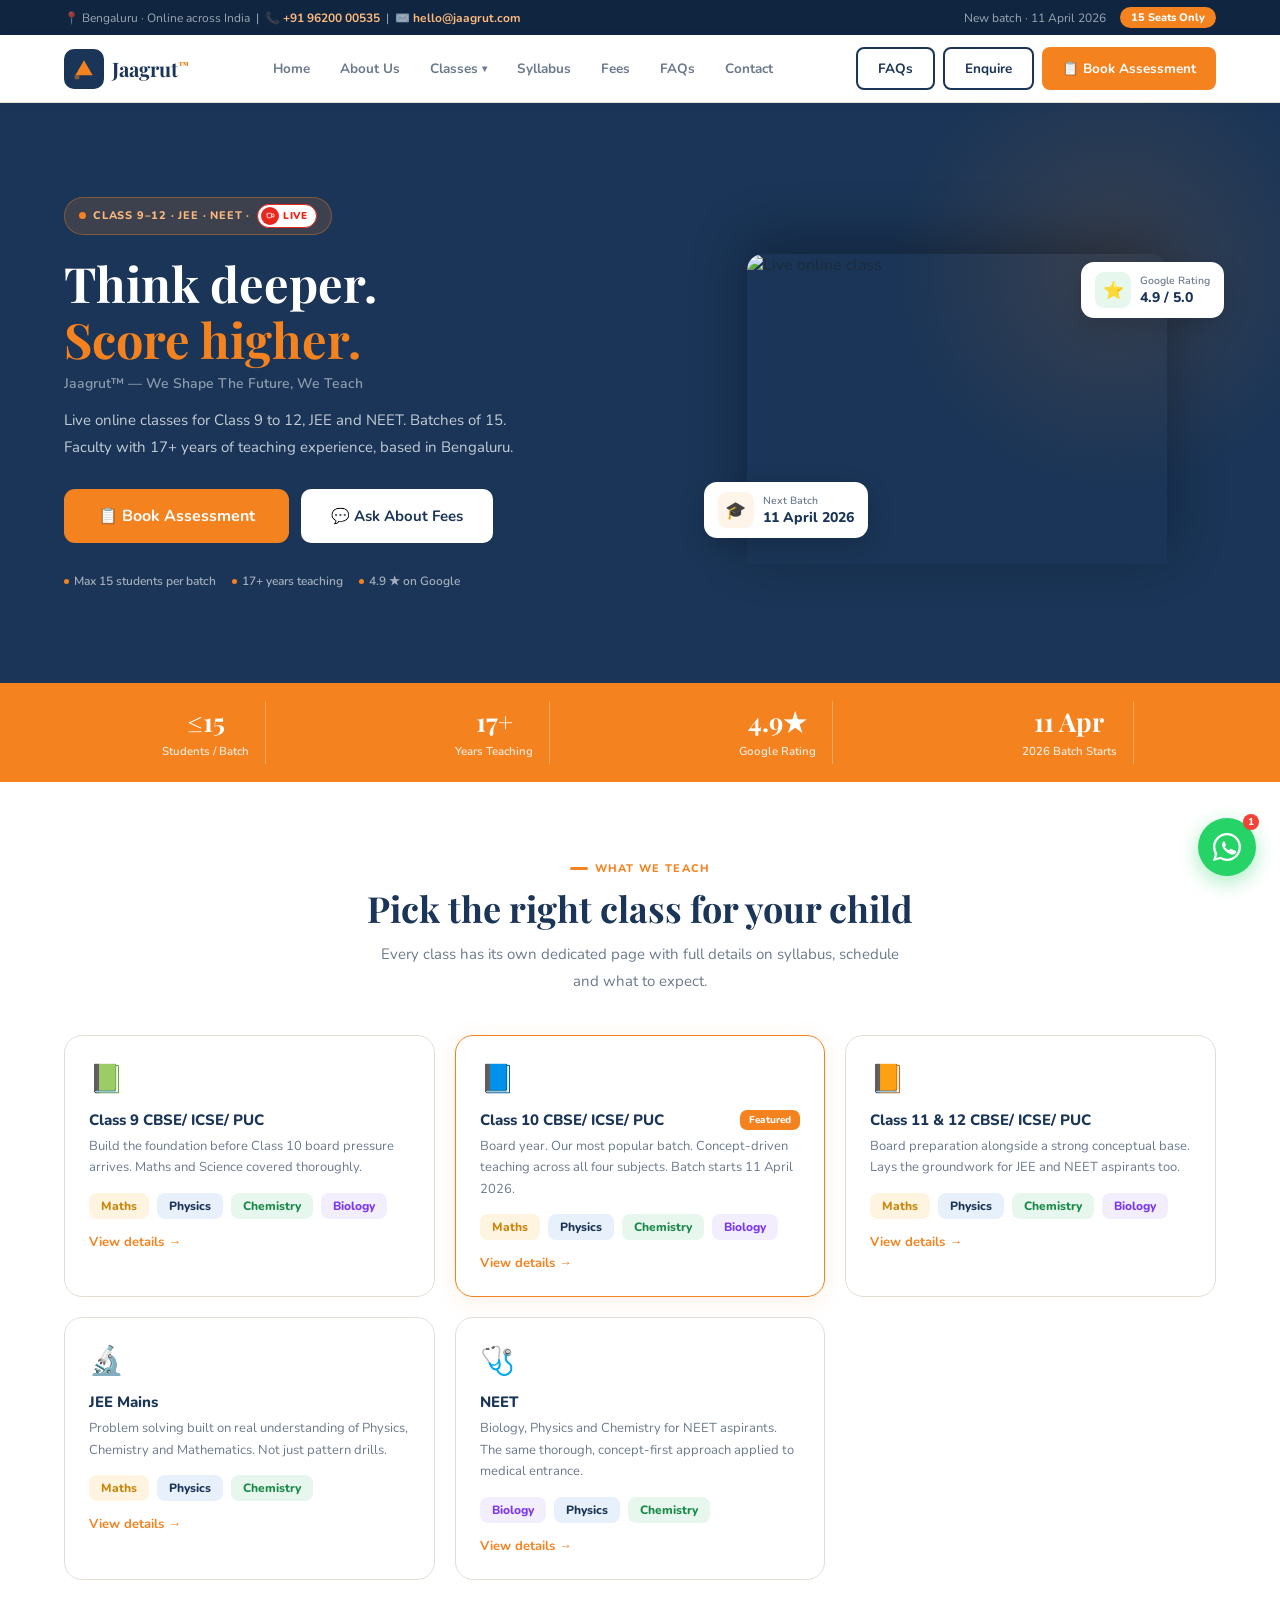
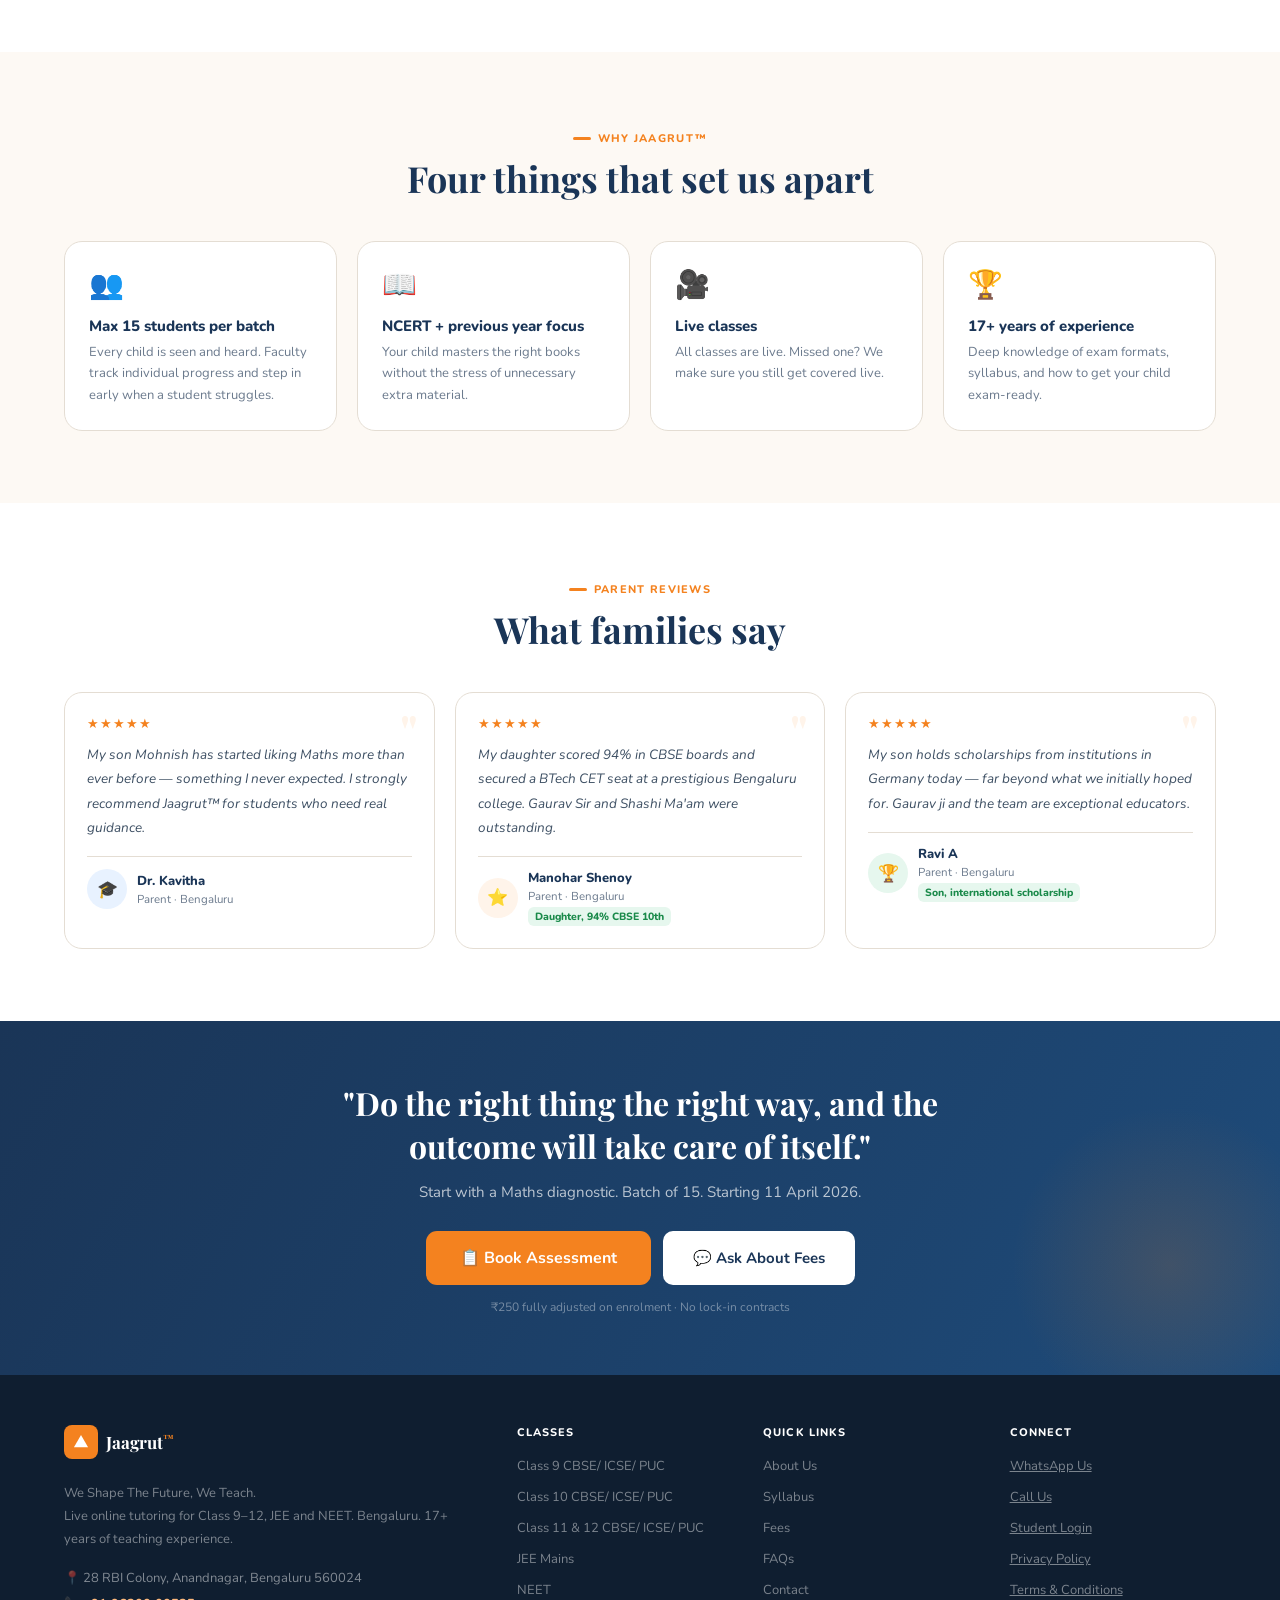
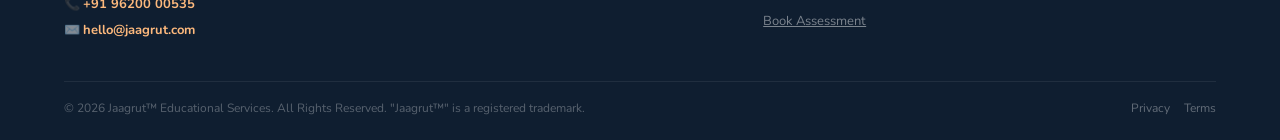
==== index.html @ 92e33f85 "Add files via upload" ====
<!DOCTYPE html>
<html lang="en">
<head>
<meta charset="UTF-8">
<meta name="viewport" content="width=device-width, initial-scale=1.0">
<title>Jaagrut™ – Live Online Classes | Bengaluru</title>
<link href="https://fonts.googleapis.com/css2?family=Nunito:wght@400;500;600;700;800;900&family=Playfair+Display:wght@600;700&display=swap" rel="stylesheet">
<style>
*,*::before,*::after{box-sizing:border-box;margin:0;padding:0}
html{scroll-behavior:smooth}
body{font-family:'Nunito',sans-serif;color:#1c2b3a;background:#fff;overflow-x:hidden}
:root{
  --navy:#1a3557;--navy-dk:#0f2540;--navy-lt:#e8f0fb;
  --orange:#f4821f;--orange-dk:#d96a0a;--orange-lt:#fff4ea;--orange-mid:#fdb97d;
  --green:#1a8a4a;--green-lt:#e6f7ee;
  --cream:#fdf9f4;--sky:#e8f2ff;
  --border:#e4ddd3;--muted:#6b7a8d;--text:#1c2b3a;
  --radius:12px;--radius-lg:18px;
  --shadow:0 4px 20px rgba(26,53,87,0.09);--shadow-lg:0 12px 40px rgba(26,53,87,0.14);
}
@keyframes fadeUp{from{opacity:0;transform:translateY(20px)}to{opacity:1;transform:none}}
@keyframes pulse{0%,100%{transform:scale(1)}50%{transform:scale(1.06)}}
@keyframes bounce{0%,100%{transform:scale(1)}50%{transform:scale(1.1)}}
.au{opacity:0;animation:fadeUp .55s ease forwards;animation-play-state:paused}
.d1{animation-delay:.08s}.d2{animation-delay:.17s}.d3{animation-delay:.26s}.d4{animation-delay:.35s}

/* PAGE SYSTEM */
.page{display:none;min-height:100vh}
.page.active{display:block}

/* TOPBAR */
.topbar{background:var(--navy-dk);padding:7px 5%;display:flex;justify-content:space-between;align-items:center;font-size:12px;color:rgba(255,255,255,.6)}
.topbar a{color:var(--orange-mid);text-decoration:none;font-weight:700}
.tb-pill{background:var(--orange);color:#fff;font-size:11px;font-weight:800;padding:3px 11px;border-radius:20px}
.topbar-r{display:flex;gap:14px;align-items:center}

/* NAV */
nav{background:#fff;border-bottom:1px solid var(--border);padding:0 5%;display:flex;align-items:center;justify-content:space-between;height:68px;position:sticky;top:0;z-index:300;box-shadow:0 2px 10px rgba(26,53,87,.06)}
.logo{display:flex;align-items:center;gap:8px;text-decoration:none;cursor:pointer}
.logo-box{width:40px;height:40px;background:var(--navy);border-radius:10px;display:flex;align-items:center;justify-content:center;flex-shrink:0}
.logo-type{font-family:'Playfair Display',serif;font-size:20px;font-weight:700;color:var(--navy)}
.logo-type sup{font-size:10px;color:var(--orange);font-weight:900}
.nav-menu{display:flex;gap:4px;list-style:none;align-items:center}
.nav-item{position:relative}
.nav-link{padding:8px 13px;border-radius:8px;font-size:13.5px;font-weight:700;color:var(--muted);cursor:pointer;transition:all .18s;display:flex;align-items:center;gap:4px;border:none;background:none;font-family:'Nunito',sans-serif}
.nav-link:hover,.nav-link.active{color:var(--navy);background:var(--cream)}
.nav-link .arr{font-size:10px;transition:transform .2s}
.nav-item:hover .arr{transform:rotate(180deg)}
.dropdown{position:absolute;top:calc(100% + 8px);left:0;background:#fff;border-radius:var(--radius);box-shadow:var(--shadow-lg);border:1px solid var(--border);min-width:200px;padding:8px;display:none;z-index:400}
.nav-item:hover .dropdown{display:block}
.dd-link{display:block;padding:9px 13px;border-radius:8px;font-size:13.5px;font-weight:700;color:var(--text);cursor:pointer;transition:all .15s;white-space:nowrap}
.dd-link:hover{background:var(--orange-lt);color:var(--orange)}
.dd-link .tag{display:inline-block;background:var(--orange-lt);color:var(--orange);font-size:10px;font-weight:800;padding:1px 7px;border-radius:6px;margin-left:6px}
.nav-ctas{display:flex;gap:8px}

/* BUTTONS */
.btn{display:inline-flex;align-items:center;gap:6px;padding:10px 20px;border-radius:8px;font-size:13.5px;font-weight:700;text-decoration:none;transition:all .18s;cursor:pointer;border:none;font-family:'Nunito',sans-serif;white-space:nowrap}
.btn-primary{background:var(--orange);color:#fff}.btn-primary:hover{background:var(--orange-dk);transform:translateY(-1px);box-shadow:0 6px 18px rgba(244,130,31,.3)}
.btn-ghost{background:transparent;border:2px solid var(--navy);color:var(--navy)}.btn-ghost:hover{background:var(--navy);color:#fff}
.btn-white{background:#fff;color:var(--navy)}.btn-white:hover{background:var(--orange-lt)}
.btn-outline{background:transparent;border:2px solid var(--orange);color:var(--orange)}.btn-outline:hover{background:var(--orange);color:#fff}
.btn-navy{background:var(--navy);color:#fff}.btn-navy:hover{background:var(--navy-dk)}
.btn-lg{padding:13px 30px;font-size:15px;border-radius:10px}
.btn-xl{padding:16px 34px;font-size:16px;border-radius:11px}

/* LIVE BADGE */
.live{display:inline-flex;align-items:center;gap:4px;background:#fff;border:1.5px solid #e8281e;border-radius:24px;padding:2px 9px 2px 3px;vertical-align:middle}
.live-dot{width:18px;height:18px;background:#e8281e;border-radius:50%;display:flex;align-items:center;justify-content:center;flex-shrink:0}
.live-txt{font-size:10px;font-weight:900;color:#e8281e;letter-spacing:.6px}

/* LAYOUT HELPERS */
.container{max-width:1160px;margin:0 auto;padding:0 5%}
section{padding:72px 5%}
.eyebrow{display:inline-flex;align-items:center;gap:7px;font-size:11px;font-weight:800;letter-spacing:1.3px;text-transform:uppercase;color:var(--orange);margin-bottom:10px}
.eyebrow::before{content:'';width:18px;height:3px;background:var(--orange);border-radius:2px}
h2.sec{font-family:'Playfair Display',serif;font-size:clamp(22px,3vw,36px);font-weight:700;color:var(--navy);line-height:1.25;margin-bottom:10px}
h3.sub{font-family:'Playfair Display',serif;font-size:20px;font-weight:700;color:var(--navy);margin-bottom:8px}
.sec-sub{font-size:15px;color:var(--muted);line-height:1.8;max-width:540px}
.tc{text-align:center}.tc .eyebrow,.tc .sec-sub{margin-left:auto;margin-right:auto}.tc .eyebrow{justify-content:center}
.grid-2{display:grid;grid-template-columns:1fr 1fr;gap:48px;align-items:center}
.grid-3{display:grid;grid-template-columns:repeat(3,1fr);gap:20px}
.grid-4{display:grid;grid-template-columns:repeat(4,1fr);gap:20px}

/* CARDS */
.card{background:#fff;border-radius:var(--radius-lg);border:1.5px solid var(--border);padding:24px;transition:all .22s}
.card:hover{border-color:var(--orange);box-shadow:0 6px 22px rgba(244,130,31,.1)}
.card-ico{font-size:28px;margin-bottom:12px;display:block}
.card-title{font-size:15px;font-weight:800;color:var(--navy);margin-bottom:6px}
.card-desc{font-size:13px;color:var(--muted);line-height:1.65}

/* STAT STRIP */
.stat-strip{background:var(--orange);padding:18px 5%;display:flex;justify-content:space-around;flex-wrap:wrap;gap:8px}
.stat-blk{text-align:center;padding:3px 16px}
.stat-blk{border-right:1px solid rgba(255,255,255,.3)}
.stat-n{font-family:'Playfair Display',serif;font-size:26px;font-weight:700;color:#fff;display:block}
.stat-l{font-size:11.5px;color:rgba(255,255,255,.85);font-weight:600}

/* HERO VARIANTS */
.hero-main{background:var(--navy);padding:0 5%;display:grid;grid-template-columns:1.1fr .9fr;min-height:580px;align-items:center;overflow:hidden;position:relative}
.hero-main::after{content:'';position:absolute;right:-60px;top:-60px;width:450px;height:450px;border-radius:50%;background:radial-gradient(circle,rgba(244,130,31,.14) 0%,transparent 70%);pointer-events:none}
.hero-left{padding:56px 0;z-index:2}
.hero-eyebrow{display:inline-flex;align-items:center;gap:7px;background:rgba(244,130,31,.16);border:1.5px solid rgba(244,130,31,.38);color:var(--orange-mid);padding:6px 14px;border-radius:24px;font-size:11px;font-weight:800;letter-spacing:.8px;text-transform:uppercase;margin-bottom:20px}
.pulse-dot{width:7px;height:7px;border-radius:50%;background:var(--orange);animation:pulse 2s infinite;flex-shrink:0}
.hero-main h1{font-family:'Playfair Display',serif;font-size:clamp(30px,3.8vw,52px);font-weight:700;color:#fff;line-height:1.15;margin-bottom:8px}
.hero-main h1 em{color:var(--orange);font-style:normal}
.hero-tag{font-size:14px;color:rgba(255,255,255,.5);font-weight:600;margin-bottom:14px}
.hero-desc{font-size:15px;color:rgba(255,255,255,.75);line-height:1.8;margin-bottom:28px;max-width:480px}
.hero-btns{display:flex;gap:12px;flex-wrap:wrap;margin-bottom:30px}
.hero-chips{display:flex;gap:16px;flex-wrap:wrap}
.hchip{display:flex;align-items:center;gap:5px;font-size:12px;color:rgba(255,255,255,.6);font-weight:600}
.hdot{width:5px;height:5px;border-radius:50%;background:var(--orange);flex-shrink:0}
.hero-right{display:flex;align-items:flex-end;justify-content:center;position:relative;padding-top:32px;z-index:2}
.hero-img{border-radius:16px 16px 0 0;overflow:hidden;width:100%;max-width:420px;box-shadow:0 -14px 56px rgba(0,0,0,.32)}
.hero-img img{width:100%;height:310px;object-fit:cover;display:block}
.hfloat{position:absolute;background:#fff;border-radius:13px;padding:10px 14px;box-shadow:0 8px 26px rgba(0,0,0,.15);display:flex;align-items:center;gap:9px}
.hf-a{bottom:26px;left:6px}
.hf-b{top:40px;right:-8px}
.hf-ico{width:36px;height:36px;border-radius:9px;display:flex;align-items:center;justify-content:center;flex-shrink:0;font-size:17px}
.hf-ico.o{background:var(--orange-lt)}.hf-ico.g{background:var(--green-lt)}
.hf-lbl{font-size:10.5px;color:var(--muted);font-weight:600}
.hf-val{font-size:14px;font-weight:800;color:var(--navy)}

/* PAGE HERO (inner pages) */
.page-hero{background:var(--navy);padding:52px 5%;position:relative;overflow:hidden}
.page-hero::after{content:'';position:absolute;right:-40px;top:-40px;width:300px;height:300px;border-radius:50%;background:radial-gradient(circle,rgba(244,130,31,.12) 0%,transparent 70%);pointer-events:none}
.page-hero-inner{max-width:640px;position:relative;z-index:2}
.page-hero-eyebrow{display:inline-flex;align-items:center;gap:6px;background:rgba(244,130,31,.16);border:1px solid rgba(244,130,31,.35);color:var(--orange-mid);padding:5px 13px;border-radius:20px;font-size:11px;font-weight:800;letter-spacing:.8px;text-transform:uppercase;margin-bottom:16px}
.page-hero h1{font-family:'Playfair Display',serif;font-size:clamp(26px,3.2vw,42px);font-weight:700;color:#fff;line-height:1.2;margin-bottom:10px}
.page-hero p{font-size:15px;color:rgba(255,255,255,.7);line-height:1.8;max-width:520px}
.breadcrumb{display:flex;align-items:center;gap:6px;font-size:12px;color:rgba(255,255,255,.45);margin-bottom:14px}
.breadcrumb span{cursor:pointer;transition:color .15s}.breadcrumb span:hover{color:var(--orange-mid)}
.breadcrumb .sep{color:rgba(255,255,255,.25)}

/* CLASS COURSE PAGE HERO */
.course-hero{background:var(--navy);padding:0 5%;display:grid;grid-template-columns:1.1fr .9fr;min-height:460px;align-items:center;overflow:hidden;position:relative}
.course-hero::after{content:'';position:absolute;right:-60px;top:-60px;width:400px;height:400px;border-radius:50%;background:radial-gradient(circle,rgba(244,130,31,.12) 0%,transparent 70%);pointer-events:none}
.ch-left{padding:48px 0;z-index:2}
.ch-right{display:flex;align-items:flex-end;justify-content:center;padding-top:28px;z-index:2}
.ch-img{border-radius:14px 14px 0 0;overflow:hidden;width:100%;max-width:380px;box-shadow:0 -12px 48px rgba(0,0,0,.3)}
.ch-img img{width:100%;height:280px;object-fit:cover;display:block}

/* COURSE META STRIP */
.course-meta-strip{background:#fff;border-bottom:1px solid var(--border);padding:16px 5%;display:flex;gap:28px;flex-wrap:wrap;align-items:center}
.cm-item{display:flex;align-items:center;gap:6px;font-size:13px;font-weight:700;color:var(--text)}
.cm-dot{width:8px;height:8px;border-radius:50%;background:var(--orange);flex-shrink:0}

/* SUBJECT BADGES */
.subj-badges{display:flex;gap:8px;flex-wrap:wrap;margin-top:8px}
.sbadge{display:inline-flex;align-items:center;gap:5px;padding:5px 12px;border-radius:8px;font-size:12px;font-weight:800}
.sbadge.ph{background:#e8f0fb;color:#1a3557}
.sbadge.ch{background:#e8f7ee;color:#1a8a4a}
.sbadge.ma{background:#fff4e0;color:#c8870c}
.sbadge.bi{background:#f3eefe;color:#7c3aed}
.sbadge.en{background:#fce8e8;color:#b91c1c}

/* PATHWAY CARDS */
.path-grid{display:grid;grid-template-columns:repeat(3,1fr);gap:20px;margin-top:0}
.path-card{background:#fff;border-radius:var(--radius-lg);overflow:hidden;box-shadow:var(--shadow)}
.path-card.green{border:2px solid var(--green)}.path-card.amber{border:2px solid #d4920e}.path-card.navy{border:2px solid var(--navy)}
.path-head{padding:18px 20px;display:flex;align-items:flex-start;gap:12px}
.path-head.green{background:var(--green)}.path-head.amber{background:linear-gradient(130deg,#c8870c,#e8a820)}.path-head.navy{background:var(--navy)}
.path-ico{width:40px;height:40px;border-radius:10px;background:rgba(255,255,255,.18);display:flex;align-items:center;justify-content:center;flex-shrink:0;font-size:18px}
.path-label{font-size:10px;font-weight:800;color:rgba(255,255,255,.7);letter-spacing:.9px;text-transform:uppercase;margin-bottom:3px}
.path-title{font-family:'Playfair Display',serif;font-size:16px;font-weight:700;color:#fff;line-height:1.25}
.path-body{padding:18px 20px 20px}
.path-desc{font-size:13px;color:var(--muted);line-height:1.7;margin-bottom:14px}
.path-pts{display:flex;flex-direction:column;gap:7px}
.path-pt{display:flex;align-items:flex-start;gap:7px;font-size:12.5px;color:var(--text);line-height:1.45}
.ppt-dot{width:6px;height:6px;border-radius:50%;flex-shrink:0;margin-top:4px}
.ppt-dot.g{background:var(--green)}.ppt-dot.a{background:#c8870c}.ppt-dot.n{background:var(--navy)}

/* SYLLABUS TABS */
.syl-tabs{display:flex;gap:7px;flex-wrap:wrap;margin:24px 0 18px}
.syl-tab{padding:7px 18px;border-radius:20px;border:2px solid var(--border);font-size:13px;font-weight:700;cursor:pointer;transition:all .18s;background:#fff;color:var(--muted)}
.syl-tab.active,.syl-tab:hover{background:var(--navy);border-color:var(--navy);color:#fff}
.syl-pane{display:none}.syl-pane.active{display:block}
.syl-grid{display:grid;grid-template-columns:repeat(auto-fill,minmax(245px,1fr));gap:14px}
.syl-card{background:#fff;border-radius:var(--radius);border:1px solid var(--border);overflow:hidden;transition:all .18s}
.syl-card:hover{border-color:var(--orange);box-shadow:0 4px 16px rgba(244,130,31,.08)}
.syl-head{padding:12px 16px;display:flex;align-items:center;gap:8px}
.syl-head.ph{background:#e8f0fb}.syl-head.ch{background:#e8f7ee}.syl-head.ma{background:#fff4e0}.syl-head.bi{background:#f3eefe}.syl-head.en{background:#fce8e8}
.syl-ico{font-size:18px}
.syl-name{font-size:13px;font-weight:800;color:var(--navy)}
.syl-ch{font-size:11px;color:var(--muted);font-weight:600;margin-top:1px}
.syl-topics{padding:12px 16px;display:flex;flex-direction:column;gap:6px}
.syl-t{display:flex;align-items:flex-start;gap:6px;font-size:12.5px;color:var(--text);line-height:1.4}
.syl-t::before{content:'▸';color:var(--orange);font-size:10px;margin-top:2px;flex-shrink:0}
.syl-foot{padding:8px 16px;border-top:1px solid var(--border);font-size:11px;color:var(--muted);font-weight:600;background:var(--cream);display:flex;justify-content:space-between}

/* FAQ */
.faq-list{display:flex;flex-direction:column;gap:9px}
.faq-item{background:var(--cream);border-radius:var(--radius);border:1.5px solid var(--border);overflow:hidden;transition:border-color .2s}
.faq-item.open{border-color:var(--orange);background:#fff}
.faq-q{display:flex;justify-content:space-between;align-items:center;padding:15px 20px;cursor:pointer;gap:12px;user-select:none}
.faq-qt{font-size:14px;font-weight:700;color:var(--navy);line-height:1.35}
.faq-tog{width:26px;height:26px;border-radius:7px;background:var(--border);display:flex;align-items:center;justify-content:center;color:var(--navy);font-size:16px;font-weight:800;flex-shrink:0;transition:all .2s}
.faq-item.open .faq-tog{background:var(--orange);color:#fff}
.faq-a{display:none;padding:0 20px 16px;font-size:13.5px;color:var(--muted);line-height:1.8}
.faq-item.open .faq-a{display:block}

/* TESTIMONIALS */
.t-card{background:#fff;border-radius:var(--radius-lg);padding:22px;border:1.5px solid var(--border);transition:all .2s;position:relative}
.t-card:hover{border-color:var(--orange);box-shadow:var(--shadow-lg)}
.t-qmark{position:absolute;top:14px;right:16px;font-size:48px;font-family:'Playfair Display',serif;color:var(--orange-lt);line-height:1;font-weight:700;pointer-events:none}
.t-stars{color:var(--orange);font-size:13px;letter-spacing:1px;margin-bottom:10px}
.t-text{font-size:13.5px;color:#3d4f63;line-height:1.8;margin-bottom:16px;font-style:italic}
.t-author{display:flex;align-items:center;gap:10px;padding-top:12px;border-top:1px solid var(--border)}
.t-av{width:40px;height:40px;border-radius:50%;display:flex;align-items:center;justify-content:center;flex-shrink:0;font-size:17px}
.t-name{font-size:13px;font-weight:800;color:var(--navy)}
.t-role{font-size:11.5px;color:var(--muted);margin-top:1px}
.t-result{display:inline-block;background:var(--green-lt);color:var(--green);font-size:10.5px;font-weight:800;padding:2px 7px;border-radius:6px;margin-top:3px}

/* CTA BANNER */
.cta-band{background:linear-gradient(120deg,var(--navy) 0%,#1e4b7a 100%);padding:60px 5%;position:relative;overflow:hidden}
.cta-band::after{content:'';position:absolute;right:-50px;bottom:-50px;width:320px;height:320px;border-radius:50%;background:radial-gradient(circle,rgba(244,130,31,.16) 0%,transparent 70%);pointer-events:none}
.cta-inner{max-width:620px;margin:0 auto;text-align:center;position:relative;z-index:1}
.cta-band h2{font-family:'Playfair Display',serif;font-size:clamp(20px,2.8vw,32px);color:#fff;font-weight:700;margin-bottom:12px}
.cta-band p{font-size:15px;color:rgba(255,255,255,.7);line-height:1.75;margin-bottom:26px}
.cta-btns{display:flex;justify-content:center;gap:12px;flex-wrap:wrap}
.cta-note{font-size:12px;color:rgba(255,255,255,.4);margin-top:14px}

/* FOOTER */
footer{background:#0f1e30;padding:50px 5% 24px;color:rgba(255,255,255,.55)}
.footer-grid{display:grid;grid-template-columns:2fr 1fr 1fr 1fr;gap:40px;margin-bottom:38px}
.footer-desc{font-size:13px;line-height:1.75;color:rgba(255,255,255,.45);margin:12px 0 14px}
.footer-contact{font-size:13px;line-height:2;color:rgba(255,255,255,.48)}
.footer-contact a{color:var(--orange-mid);text-decoration:none;font-weight:700}
.f-head{font-size:11px;font-weight:800;letter-spacing:1.1px;text-transform:uppercase;color:#fff;margin-bottom:14px}
.f-links{list-style:none;display:flex;flex-direction:column;gap:9px}
.f-links a,.f-links span{font-size:13px;color:rgba(255,255,255,.45);cursor:pointer;transition:color .18s}
.f-links span:hover,.f-links a:hover{color:var(--orange-mid)}
.footer-btm{border-top:1px solid rgba(255,255,255,.07);padding-top:18px;display:flex;justify-content:space-between;align-items:center;flex-wrap:wrap;gap:8px;font-size:12px}
.footer-btm a{color:rgba(255,255,255,.35);text-decoration:none}

/* WHATSAPP */
.wa-widget{position:fixed;bottom:24px;right:24px;z-index:500;display:flex;flex-direction:column;align-items:flex-end;gap:10px}
.wa-btn{width:58px;height:58px;border-radius:50%;background:#25d366;border:none;cursor:pointer;display:flex;align-items:center;justify-content:center;box-shadow:0 6px 20px rgba(37,211,102,.4);animation:bounce 2.6s ease-in-out infinite;position:relative}
.wa-btn:hover{animation:none;transform:scale(1.1)}
.wa-btn svg{width:28px;height:28px;fill:#fff}
.wa-notif{position:absolute;top:-4px;right:-3px;background:#f44336;color:#fff;font-size:10px;font-weight:800;width:16px;height:16px;border-radius:50%;display:flex;align-items:center;justify-content:center}
.wa-panel{background:#fff;border-radius:var(--radius-lg);box-shadow:0 12px 44px rgba(0,0,0,.16);width:295px;overflow:hidden;display:none}
.wa-panel.open{display:block;animation:fadeUp .26s ease}
.wa-head{background:#075e54;padding:14px 16px;display:flex;align-items:center;gap:10px}
.wa-av{width:36px;height:36px;border-radius:50%;background:rgba(255,255,255,.14);display:flex;align-items:center;justify-content:center;font-size:16px;flex-shrink:0}
.wa-name{font-size:13.5px;font-weight:800;color:#fff}
.wa-status{font-size:11px;color:rgba(255,255,255,.7);display:flex;align-items:center;gap:3px}
.wa-online{width:6px;height:6px;border-radius:50%;background:#4caf50}
.wa-x{margin-left:auto;background:none;border:none;color:rgba(255,255,255,.7);font-size:18px;cursor:pointer}
.wa-body{padding:14px;background:#e5ddd5;min-height:80px}
.wa-msg{background:#fff;border-radius:10px 10px 10px 0;padding:10px 12px;font-size:12.5px;color:#333;line-height:1.6;max-width:88%}
.wa-msg strong{display:block;color:#075e54;font-size:11px;font-weight:800;margin-bottom:2px}
.wa-actions{display:flex;flex-direction:column;gap:5px;padding:8px 14px 12px;background:#f0f0f0}
.wa-action{display:flex;align-items:center;gap:6px;padding:8px 12px;background:#fff;border:1.5px solid #d4e8d1;border-radius:8px;font-size:12.5px;font-weight:700;color:#075e54;cursor:pointer;text-decoration:none;transition:all .16s}
.wa-action:hover{background:#e8f7ee;border-color:#25d366}

/* MODALS */
.modal-overlay{display:none;position:fixed;inset:0;background:rgba(15,30,55,.65);z-index:600;align-items:center;justify-content:center;padding:16px;overflow-y:auto}
.modal-overlay.open{display:flex!important}
.modal-box{background:#fff;border-radius:var(--radius-lg);width:100%;max-width:570px;max-height:90vh;overflow-y:auto;box-shadow:0 24px 80px rgba(0,0,0,.22);animation:fadeUp .3s ease}
.modal-head{background:var(--navy);padding:20px 24px;border-radius:var(--radius-lg) var(--radius-lg) 0 0;display:flex;justify-content:space-between;align-items:flex-start}
.modal-title{font-family:'Playfair Display',serif;font-size:18px;font-weight:700;color:#fff;margin-bottom:2px}
.modal-sub{font-size:12px;color:rgba(255,255,255,.6)}
.modal-x{background:rgba(255,255,255,.14);border:none;color:#fff;width:30px;height:30px;border-radius:7px;font-size:16px;cursor:pointer;display:flex;align-items:center;justify-content:center;transition:background .16s;flex-shrink:0}
.modal-x:hover{background:rgba(255,255,255,.26)}
.modal-body{padding:22px}
.form-row{display:grid;grid-template-columns:1fr 1fr;gap:13px}
.fg{display:flex;flex-direction:column;gap:4px;margin-bottom:12px}
.fg label{font-size:13px;font-weight:700;color:var(--navy)}
.fg input,.fg select,.fg textarea{padding:9px 12px;border-radius:8px;border:1.5px solid var(--border);font-size:13.5px;font-family:'Nunito',sans-serif;color:var(--text);transition:border-color .18s;outline:none;background:#fff}
.fg input:focus,.fg select:focus,.fg textarea:focus{border-color:var(--orange)}
.fg .hint{font-size:11px;color:var(--muted)}
.form-notice{background:var(--orange-lt);border-left:4px solid var(--orange);border-radius:8px;padding:12px 14px;font-size:13px;color:var(--text);line-height:1.6;margin-bottom:14px}
.form-submit{width:100%;padding:13px;background:var(--orange);color:#fff;border:none;border-radius:9px;font-size:15px;font-weight:800;font-family:'Nunito',sans-serif;cursor:pointer;transition:all .18s}
.form-submit:hover{background:var(--orange-dk)}
.form-success{display:none;text-align:center;padding:20px 10px}
.fs-ico{font-size:48px;margin-bottom:10px}
.fs-title{font-size:19px;font-weight:800;color:var(--green);margin-bottom:6px}
.fs-desc{font-size:14px;color:var(--muted);line-height:1.75}

/* INFO BOX */
.info-box{border-radius:var(--radius);padding:18px 20px;display:flex;align-items:flex-start;gap:12px;font-size:13.5px;line-height:1.65}
.info-box.orange{background:var(--orange-lt);border-left:4px solid var(--orange)}
.info-box.green{background:var(--green-lt);border-left:4px solid var(--green)}
.info-box.navy{background:var(--navy-lt);border-left:4px solid var(--navy)}

/* STEP LIST */
.step-list{display:flex;flex-direction:column;gap:12px}
.step{display:flex;gap:13px;background:#fff;padding:15px 16px;border-radius:var(--radius);border:1px solid var(--border)}
.step-num{width:32px;height:32px;border-radius:50%;background:var(--navy);color:#fff;font-weight:800;font-size:13px;display:flex;align-items:center;justify-content:center;flex-shrink:0}
.step-title{font-size:14px;font-weight:800;color:var(--navy);margin-bottom:2px}
.step-desc{font-size:12.5px;color:var(--muted);line-height:1.6}

/* CHECKLIST */
.checklist{display:flex;flex-direction:column;gap:8px;margin-top:10px}
.check{display:flex;align-items:flex-start;gap:7px;font-size:13.5px;color:var(--text);line-height:1.55}
.check-ico{font-size:14px;flex-shrink:0;margin-top:1px}

/* DARK SECTION */
.dark-sec{background:var(--navy);padding:72px 5%}
.dark-sec .eyebrow{color:var(--orange-mid)}.dark-sec .eyebrow::before{background:var(--orange-mid)}
.dark-sec h2.sec{color:#fff}.dark-sec .sec-sub{color:rgba(255,255,255,.6)}
.dark-card{background:rgba(255,255,255,.07);border:1px solid rgba(255,255,255,.11);border-radius:var(--radius-lg);padding:22px;transition:all .2s}
.dark-card:hover{background:rgba(255,255,255,.12);border-color:rgba(244,130,31,.4)}
.dark-card .card-title{color:#fff}
.dark-card .card-desc{color:rgba(255,255,255,.6)}

/* CREAM SECTION */
.cream-sec{background:var(--cream)}
.sky-sec{background:var(--sky)}

/* TWO COL IMAGE */
.img-wrap{border-radius:var(--radius-lg);overflow:hidden;box-shadow:var(--shadow-lg)}
.img-wrap img{width:100%;height:340px;object-fit:cover;display:block}
.img-sm{border-radius:var(--radius);overflow:hidden;box-shadow:var(--shadow)}
.img-sm img{width:100%;height:220px;object-fit:cover;display:block}

/* ABOUT PAGE SPECIFICS */
.faculty-card{background:#fff;border-radius:var(--radius-lg);border:1.5px solid var(--border);overflow:hidden;transition:all .22s}
.faculty-card:hover{border-color:var(--orange);box-shadow:var(--shadow-lg)}
.faculty-img{height:200px;overflow:hidden}
.faculty-img img{width:100%;height:100%;object-fit:cover;display:block}
.faculty-body{padding:18px 20px}
.faculty-name{font-size:17px;font-weight:800;color:var(--navy);margin-bottom:3px}
.faculty-role{font-size:12.5px;color:var(--orange);font-weight:700;margin-bottom:8px}
.faculty-desc{font-size:13px;color:var(--muted);line-height:1.65}

/* FEES PAGE */
.fee-card{background:#fff;border-radius:var(--radius-lg);border:1.5px solid var(--border);padding:24px;transition:all .22s;position:relative}
.fee-card:hover{border-color:var(--orange);box-shadow:0 6px 22px rgba(244,130,31,.1)}
.fee-card.featured{border-color:var(--orange);box-shadow:0 4px 22px rgba(244,130,31,.15)}
.fee-card-tag{display:inline-flex;align-items:center;gap:4px;background:var(--orange-lt);color:var(--orange);font-size:11px;font-weight:800;padding:3px 10px;border-radius:7px;margin-bottom:10px}
.fee-card-name{font-size:16px;font-weight:800;color:var(--navy);margin-bottom:4px}
.fee-card-sub{font-size:12.5px;color:var(--muted);margin-bottom:14px}
.fee-card-price{font-size:13px;color:var(--muted);font-style:italic;margin-bottom:14px}
.fee-divider{border:none;border-top:1px solid var(--border);margin:14px 0}
.fee-item{display:flex;align-items:center;gap:7px;font-size:13px;color:var(--text);margin-bottom:7px}
.fee-item::before{content:'✓';color:var(--green);font-weight:800;flex-shrink:0}
.fee-pin{position:absolute;top:14px;right:14px;background:var(--orange);color:#fff;font-size:11px;font-weight:800;padding:3px 10px;border-radius:8px}
.fee-chip{display:inline-flex;align-items:center;gap:5px;border:2px solid var(--orange);border-radius:8px;padding:6px 14px;margin-top:10px}
.fee-chip span{font-size:15px;font-weight:900;color:var(--orange)}

/* CONTACT PAGE */
.contact-grid{display:grid;grid-template-columns:1fr 1fr;gap:40px;align-items:start}
.contact-info-card{background:var(--navy);border-radius:var(--radius-lg);padding:30px;color:#fff}
.ci-head{font-size:17px;font-weight:800;color:#fff;margin-bottom:6px}
.ci-sub{font-size:13px;color:rgba(255,255,255,.6);line-height:1.7;margin-bottom:22px}
.ci-item{display:flex;align-items:flex-start;gap:12px;margin-bottom:16px}
.ci-ico{width:38px;height:38px;border-radius:9px;background:rgba(255,255,255,.1);display:flex;align-items:center;justify-content:center;flex-shrink:0;font-size:17px}
.ci-label{font-size:11px;color:rgba(255,255,255,.5);font-weight:700;text-transform:uppercase;letter-spacing:.7px;margin-bottom:2px}
.ci-val{font-size:14px;color:#fff;font-weight:700}
.ci-val a{color:var(--orange-mid);text-decoration:none}
.contact-form-card{background:#fff;border-radius:var(--radius-lg);border:1.5px solid var(--border);padding:28px}

/* RESPONSIVE */
@media(max-width:900px){
  .hero-main,.course-hero{grid-template-columns:1fr}
  .hero-right,.ch-right{display:none}
  .grid-2{grid-template-columns:1fr;gap:32px}
  .grid-3,.path-grid{grid-template-columns:1fr 1fr}
  .grid-4{grid-template-columns:1fr 1fr}
  .footer-grid{grid-template-columns:1fr 1fr}
  .contact-grid{grid-template-columns:1fr}
  .form-row{grid-template-columns:1fr}
}
@media(max-width:600px){
  .nav-menu{display:none}
  .grid-3,.grid-4,.path-grid{grid-template-columns:1fr}
  .footer-grid{grid-template-columns:1fr}
  .stat-blk:not(:last-child){border-right:none}
  section{padding:52px 5%}
}
</style>
</head>
<body>

<!-- TOPBAR -->
<div class="topbar">
  <span>📍 Bengaluru · Online across India &nbsp;|&nbsp; 📞 <a href="tel:+919620000535">+91 96200 00535</a> &nbsp;|&nbsp; ✉️ <a href="mailto:hello@jaagrut.com">hello@jaagrut.com</a></span>
  <div class="topbar-r">
    <span>New batch · 11 April 2026</span>
    <span class="tb-pill">15 Seats Only</span>
  </div>
</div>

<!-- NAV -->
<nav>
  <div class="logo" onclick="goTo('home')">
    <div class="logo-box"><svg width="22" height="22" viewBox="0 0 28 28" fill="none"><path d="M14 3L25 22H3L14 3Z" fill="#f4821f"/><rect x="2" y="22" width="6" height="5" rx="1" fill="#f4821f" opacity=".5"/></svg></div>
    <span class="logo-type">Jaagrut<sup>™</sup></span>
  </div>
  <ul class="nav-menu">
    <li><button class="nav-link" onclick="goTo('home')">Home</button></li>
    <li><button class="nav-link" onclick="goTo('about')">About Us</button></li>
    <li class="nav-item">
      <button class="nav-link">Classes <span class="arr">▾</span></button>
      <div class="dropdown">
        <span class="dd-link" onclick="goTo('class9')">Class 9</span>
        <span class="dd-link" onclick="goTo('class10')">Class 10<span class="tag">Featured</span></span>
        <span class="dd-link" onclick="goTo('class11')">Class 11 &amp; 12</span>
        <span class="dd-link" onclick="goTo('jee')">JEE Mains</span>
        <span class="dd-link" onclick="goTo('neet')">NEET</span>
      </div>
    </li>
    <li><button class="nav-link" onclick="goTo('syllabus')">Syllabus</button></li>
    <li><button class="nav-link" onclick="goTo('fees')">Fees</button></li>
    <li><button class="nav-link" onclick="goTo('faqs')">FAQs</button></li>
    <li><button class="nav-link" onclick="goTo('contact')">Contact</button></li>
  </ul>
  <div class="nav-ctas">
    <button class="btn btn-ghost" onclick="goTo('faqs')">FAQs</button>
    <button class="btn btn-ghost" onclick="goTo('contact')">Enquire</button>
    <button class="btn btn-primary" onclick="openAssess()">📋 Book Assessment</button>
  </div>
</nav>

<!-- ════════════════════════════════
     PAGE: HOME
     ════════════════════════════════ -->
<div class="page active" id="pg-home">

  <!-- Hero -->
  <div class="hero-main">
    <div class="hero-left au d1">
      <div class="hero-eyebrow"><span class="pulse-dot"></span>Class 9–12 · JEE · NEET · <span class="live"><span class="live-dot"><svg width="9" height="9" viewBox="0 0 24 24" fill="none"><path d="M15 10l4.553-2.276A1 1 0 0121 8.723v6.554a1 1 0 01-1.447.894L15 14M3 8a2 2 0 012-2h8a2 2 0 012 2v8a2 2 0 01-2 2H5a2 2 0 01-2-2V8z" stroke="white" stroke-width="2" stroke-linecap="round" stroke-linejoin="round"/></svg></span><span class="live-txt">LIVE</span></span></div>
      <h1>Think deeper.<br><em>Score higher.</em></h1>
      <p class="hero-tag">Jaagrut™ — We Shape The Future, We Teach</p>
      <p class="hero-desc">Live online classes for Class 9 to 12, JEE and NEET. Batches of 15. Faculty with 17+ years of teaching experience, based in Bengaluru.</p>
      <div class="hero-btns">
        <button class="btn btn-primary btn-xl" onclick="openAssess()">📋 Book Assessment</button>
        <button class="btn btn-white btn-lg" onclick="openFee()">💬 Ask About Fees</button>
      </div>
      <div class="hero-chips">
        <div class="hchip"><span class="hdot"></span>Max 15 students per batch</div>
        <div class="hchip"><span class="hdot"></span>17+ years teaching</div>
        <div class="hchip"><span class="hdot"></span>4.9 ★ on Google</div>
        <!-- <div class="hchip"><span class="hdot"></span>All sessions recorded</div> -->
      </div>
    </div>
    <div class="hero-right au d2">
      <div class="hero-img"><img src="https://images.unsplash.com/photo-1588196749597-9ff075ee6b5b?w=840&q=85&auto=format&fit=crop" alt="Live online class"></div>
      <div class="hfloat hf-a"><div class="hf-ico o">🎓</div><div><div class="hf-lbl">Next Batch</div><div class="hf-val">11 April 2026</div></div></div>
      <div class="hfloat hf-b"><div class="hf-ico g">⭐</div><div><div class="hf-lbl">Google Rating</div><div class="hf-val">4.9 / 5.0</div></div></div>
    </div>
  </div>

  <!-- Stats -->
  <div class="stat-strip">
    <div class="stat-blk"><span class="stat-n">≤15</span><span class="stat-l">Students / Batch</span></div>
    <div class="stat-blk"><span class="stat-n">17+</span><span class="stat-l">Years Teaching</span></div>
    <div class="stat-blk"><span class="stat-n">4.9★</span><span class="stat-l">Google Rating</span></div>
    <div class="stat-blk"><span class="stat-n">11 Apr</span><span class="stat-l">2026 Batch Starts</span></div>
  </div>

  <!-- Classes at a glance -->
  <section>
    <div class="tc">
      <div class="eyebrow">What We Teach</div>
      <h2 class="sec">Pick the right class for your child</h2>
      <p class="sec-sub">Every class has its own dedicated page with full details on syllabus, schedule and what to expect.</p>
    </div>
    <div class="grid-3" style="margin-top:40px">
      <div class="card au d1" onclick="goTo('class9')" style="cursor:pointer">
        <span class="card-ico">📗</span>
        <div class="card-title">Class 9 CBSE/ ICSE/ PUC</div>
        <div class="card-desc" style="margin-bottom:14px">Build the foundation before Class 10 board pressure arrives. Maths and Science covered thoroughly.</div>
        <div class="subj-badges"><span class="sbadge ma">Maths</span><span class="sbadge ph">Physics</span><span class="sbadge ch">Chemistry</span><span class="sbadge bi">Biology</span></div>
        <div style="margin-top:14px;font-size:13px;font-weight:700;color:var(--orange)">View details →</div>
      </div>
      <div class="card au d2" onclick="goTo('class10')" style="cursor:pointer;border-color:var(--orange);box-shadow:0 4px 22px rgba(244,130,31,.12)">
        <span class="card-ico">📘</span>
        <div style="display:flex;justify-content:space-between;align-items:flex-start;margin-bottom:6px"><div class="card-title" style="margin:0">Class 10 CBSE/ ICSE/ PUC</div><span style="background:var(--orange);color:#fff;font-size:10px;font-weight:800;padding:3px 9px;border-radius:7px">Featured</span></div>
        <div class="card-desc" style="margin-bottom:14px">Board year. Our most popular batch. Concept-driven teaching across all four subjects. Batch starts 11 April 2026.</div>
        <div class="subj-badges"><span class="sbadge ma">Maths</span><span class="sbadge ph">Physics</span><span class="sbadge ch">Chemistry</span><span class="sbadge bi">Biology</span></div>
        <div style="margin-top:14px;font-size:13px;font-weight:700;color:var(--orange)">View details →</div>
      </div>
      <div class="card au d3" onclick="goTo('class11')" style="cursor:pointer">
        <span class="card-ico">📙</span>
        <div class="card-title">Class 11 &amp; 12 CBSE/ ICSE/ PUC</div>
        <div class="card-desc" style="margin-bottom:14px">Board preparation alongside a strong conceptual base. Lays the groundwork for JEE and NEET aspirants too.</div>
        <div class="subj-badges"><span class="sbadge ma">Maths</span><span class="sbadge ph">Physics</span><span class="sbadge ch">Chemistry</span><span class="sbadge bi">Biology</span></div>
        <div style="margin-top:14px;font-size:13px;font-weight:700;color:var(--orange)">View details →</div>
      </div>
      <div class="card au d1" onclick="goTo('jee')" style="cursor:pointer">
        <span class="card-ico">🔬</span>
        <div class="card-title">JEE Mains</div>
        <div class="card-desc" style="margin-bottom:14px">Problem solving built on real understanding of Physics, Chemistry and Mathematics. Not just pattern drills.</div>
        <div class="subj-badges"><span class="sbadge ma">Maths</span><span class="sbadge ph">Physics</span><span class="sbadge ch">Chemistry</span></div>
        <div style="margin-top:14px;font-size:13px;font-weight:700;color:var(--orange)">View details →</div>
      </div>
      <div class="card au d2" onclick="goTo('neet')" style="cursor:pointer">
        <span class="card-ico">🩺</span>
        <div class="card-title">NEET</div>
        <div class="card-desc" style="margin-bottom:14px">Biology, Physics and Chemistry for NEET aspirants. The same thorough, concept-first approach applied to medical entrance.</div>
        <div class="subj-badges"><span class="sbadge bi">Biology</span><span class="sbadge ph">Physics</span><span class="sbadge ch">Chemistry</span></div>
        <div style="margin-top:14px;font-size:13px;font-weight:700;color:var(--orange)">View details →</div>
      </div>
      <!-- <div class="card au d3" style="background:var(--navy);border-color:var(--navy);cursor:default">
        <span class="card-ico">🤔</span>
        <div class="card-title" style="color:#fff">Not sure which class?</div>
        <div class="card-desc" style="color:rgba(255,255,255,.65);margin-bottom:16px">Book a ₹250 Maths diagnostic. Our faculty will assess your child and recommend the right class and batch.</div>
        <button class="btn btn-primary" onclick="openAssess()" style="font-size:13px;padding:9px 16px">Book Assessment →</button>
      </div> -->
    </div>
  </section>

  <!-- Why Jaagrut – 4 pillars -->
  <section class="cream-sec">
    <div class="tc">
      <div class="eyebrow">Why Jaagrut™</div>
      <h2 class="sec">Four things that set us apart</h2>
    </div>
    <div class="grid-4" style="margin-top:40px">
      <div class="card au d1">
        <span class="card-ico">👥</span>
        <div class="card-title">Max 15 students per batch</div>
        <div class="card-desc">Every child is seen and heard. Faculty track individual progress and step in early when a student struggles.</div>
      </div>
      <div class="card au d2">
        <span class="card-ico">📖</span>
        <div class="card-title">NCERT + previous year focus</div>
        <div class="card-desc">Your child masters the right books without the stress of unnecessary extra material.</div>
      </div>
      <div class="card au d3">
        <span class="card-ico">🎥</span>
        <div class="card-title">Live classes</div>
        <div class="card-desc">All classes are live. Missed one? We make sure you still get covered live.</div>
      </div>
      <div class="card au d4">
        <span class="card-ico">🏆</span>
        <div class="card-title">17+ years of experience</div>
        <div class="card-desc">Deep knowledge of exam formats, syllabus, and how to get your child exam-ready.</div>
      </div>
    </div>
  </section>

  <!-- Testimonials -->
  <section>
    <div class="tc">
      <div class="eyebrow">Parent Reviews</div>
      <h2 class="sec">What families say</h2>
    </div>
    <div class="grid-3" style="margin-top:40px">
      <div class="t-card au d1">
        <div class="t-qmark">"</div>
        <div class="t-stars">★★★★★</div>
        <p class="t-text">My son Mohnish has started liking Maths more than ever before — something I never expected. I strongly recommend Jaagrut™ for students who need real guidance.</p>
        <div class="t-author"><div class="t-av" style="background:var(--sky)">🎓</div><div><div class="t-name">Dr. Kavitha</div><div class="t-role">Parent · Bengaluru</div></div></div>
      </div>
      <div class="t-card au d2">
        <div class="t-qmark">"</div>
        <div class="t-stars">★★★★★</div>
        <p class="t-text">My daughter scored 94% in CBSE boards and secured a BTech CET seat at a prestigious Bengaluru college. Gaurav Sir and Shashi Ma'am were outstanding.</p>
        <div class="t-author"><div class="t-av" style="background:var(--orange-lt)">⭐</div><div><div class="t-name">Manohar Shenoy</div><div class="t-role">Parent · Bengaluru</div><div class="t-result">Daughter, 94% CBSE 10th</div></div></div>
      </div>
      <div class="t-card au d3">
        <div class="t-qmark">"</div>
        <div class="t-stars">★★★★★</div>
        <p class="t-text">My son holds scholarships from institutions in Germany today — far beyond what we initially hoped for. Gaurav ji and the team are exceptional educators.</p>
        <div class="t-author"><div class="t-av" style="background:var(--green-lt)">🏆</div><div><div class="t-name">Ravi A</div><div class="t-role">Parent · Bengaluru</div><div class="t-result">Son, international scholarship</div></div></div>
      </div>
    </div>
  </section>

  <!-- CTA -->
  <div class="cta-band">
    <div class="cta-inner">
      <h2>"Do the right thing the right way, and the outcome will take care of itself."</h2>
      <p>Start with a Maths diagnostic. Batch of 15. Starting 11 April 2026.</p>
      <div class="cta-btns">
        <button class="btn btn-primary btn-xl" onclick="openAssess()">📋 Book Assessment</button>
        <button class="btn btn-white btn-lg" onclick="openFee()">💬 Ask About Fees</button>
      </div>
      <div class="cta-note">₹250 fully adjusted on enrolment · No lock-in contracts</div>
    </div>
  </div>

</div><!-- /pg-home -->


<!-- ════════════════════════════════
     PAGE: ABOUT US
     ════════════════════════════════ -->
<div class="page" id="pg-about">
  <div class="page-hero">
    <div class="page-hero-inner">
      <div class="breadcrumb"><span onclick="goTo('home')">Home</span><span class="sep">›</span><span>About Us</span></div>
      <div class="page-hero-eyebrow">17+ Years · Bengaluru</div>
      <h1>We shape the future.<br>We teach.</h1>
      <p>A small, focused tutoring practice built on one belief — that every student who understands a subject deeply will score well, naturally.</p>
    </div>
  </div>

  <!-- Story -->
  <section class="cream-sec">
    <div class="grid-2">
      <div class="au d1">
        <div class="eyebrow">Our Story</div>
        <h2 class="sec">Small by choice.<br>Personal by design.</h2>
        <p class="sec-sub" style="margin-bottom:18px">Seventeen years ago, Jaagrut™ started in Bengaluru with a simple idea: that a student who truly understands a subject will never have to fear an exam.</p>
        <p style="font-size:15px;color:var(--muted);line-height:1.8;margin-bottom:18px">Not a groundbreaking idea. But a hard one to actually stick to when the pressure is to cover portions, finish the syllabus, and move on. We chose not to move on. Not until the concept was clear. Not until the student could explain it back, not just repeat it.</p>
        <p style="font-size:15px;color:var(--muted);line-height:1.8">That meant keeping batches small. It meant talking to parents honestly, even when the news was not good. It meant building lesson plans and worksheets that addressed gaps instead of padding over them. None of it was the fastest way to run tutoring practice. But it was the only way we knew how to do it right.</p>
        <p style="font-size:15px;color:var(--muted);line-height:1.8">Over the years, we saw what that approach produced. Students who stopped being afraid of Maths. Students who walked into board exams feeling prepared, not just hopeful. Parents who finally felt like someone was being straight with them about where their child stood.</p>
        <p style="font-size:15px;color:var(--muted);line-height:1.8">We are fully online now. But the batch size is still 15. Parents still hear from us directly. The worksheets, the Prerequisite tests, the honest conversations, all of it is still here.
Because the idea has not changed. And we have no plans to change it.</p>
      </div>
      <div class="au d2">
        <div class="img-wrap"><img src="https://images.unsplash.com/photo-1610484826967-09c5720778c7?w=760&q=85&auto=format&fit=crop" alt="Online class in progress"></div>
      </div>
    </div>
  </section>

  <!-- Values -->
  <section>
    <div class="tc">
      <div class="eyebrow">What We Believe</div>
      <h2 class="sec">The Jaagrut™ way</h2>
    </div>
    <div class="grid-3" style="margin-top:40px">
      <div class="card au d1">
        <span class="card-ico">🧠</span>
        <div class="card-title">Understanding before memorising</div>
        <div class="card-desc">A student who understands why a formula works will never blank out in an exam. We build that understanding first.</div>
      </div>
      <div class="card au d2">
        <span class="card-ico">🔍</span>
        <div class="card-title">Honest placement</div>
        <div class="card-desc">We tell parents where their child genuinely stands — not what they want to hear. That honesty is what makes progress real.</div>
      </div>
      <div class="card au d3">
        <span class="card-ico">📞</span>
        <div class="card-title">Open parent communication</div>
        <div class="card-desc">Parents speak directly to their child's tutor. No middlemen, no filtered updates. Just plain, honest conversation.</div>
      </div>
      <div class="card au d1">
        <span class="card-ico">📏</span>
        <div class="card-title">No overloading</div>
        <div class="card-desc">Standard textbooks done well are enough. We do not add extra material or push students to buy supplementary books.</div>
      </div>
      <div class="card au d2">
        <span class="card-ico">🤝</span>
        <div class="card-title">No lock-in contracts</div>
        <div class="card-desc">Families continue because results are real — not because of a contract they signed. We earn trust year after year.</div>
      </div>
      <div class="card au d3">
        <span class="card-ico">🌱</span>
        <div class="card-title">Long-term thinking</div>
        <div class="card-desc">A student who excels in Class 10 and continues with us into Class 11–12 or JEE/NEET is the outcome we work toward.</div>
      </div>
    </div>
  </section>

  <!-- Faculty -->
  <section class="sky-sec">
    <div class="tc">
      <div class="eyebrow">Faculty</div>
      <h2 class="sec">The people who teach</h2>
      <p class="sec-sub">Experienced, accessible, and genuinely invested in each student's progress.</p>
    </div>
    <div class="grid-2" style="margin-top:44px;max-width:760px;margin-left:auto;margin-right:auto;gap:28px">
      <div class="faculty-card au d1">
        <div class="faculty-img"><img src="https://images.unsplash.com/photo-1573496359142-b8d87734a5a2?w=500&q=80&auto=format&fit=crop" alt="Faculty - Shashi Ma'am"></div>
        <div class="faculty-body">
          <div class="faculty-name">Shashi Ma'am</div>
          <div class="faculty-role">Mathematics · 17+ Years</div>
          <div class="faculty-desc">Known for making students who "hate Maths" genuinely enjoy it. Parents regularly credit her patience and ability to explain concepts at the student's level.</div>
        </div>
      </div>
      <div class="faculty-card au d2">
        <div class="faculty-img"><img src="https://images.unsplash.com/photo-1507003211169-0a1dd7228f2d?w=500&q=80&auto=format&fit=crop" alt="Faculty - Gaurav Sir"></div>
        <div class="faculty-body">
          <div class="faculty-name">Gaurav Sir</div>
          <div class="faculty-role">Science (Physics &amp; Chemistry) · 17+ Years</div>
          <div class="faculty-desc">Guides students through the reasoning behind every concept, not just the steps. Former students credit him with their success in competitive exams and international programmes.</div>
        </div>
      </div>
    </div>
  </section>

  <!-- Testimonials -->
  <section class="cream-sec">
    <div class="tc">
      <div class="eyebrow">Outcomes</div>
      <h2 class="sec">What students have gone on to do</h2>
    </div>
    <div class="grid-3" style="margin-top:40px">
      <div class="t-card au d1"><div class="t-qmark">"</div><div class="t-stars">★★★★★</div><p class="t-text">Shashi ma'am mentored my son for two years. He has started liking Maths more than ever before — something I never expected.</p><div class="t-author"><div class="t-av" style="background:var(--sky)">🎓</div><div><div class="t-name">Dr. Kavitha</div><div class="t-role">Parent · Bengaluru</div></div></div></div>
      <div class="t-card au d2"><div class="t-qmark">"</div><div class="t-stars">★★★★★</div><p class="t-text">My daughter attended Science and Maths through Class 8, 9 and 10. She scored 94% in CBSE boards and secured a BTech CET seat at a top Bengaluru college.</p><div class="t-author"><div class="t-av" style="background:var(--orange-lt)">⭐</div><div><div class="t-name">Manohar Shenoy</div><div class="t-role">Parent · Bengaluru</div><div class="t-result">94% CBSE 10th · BTech CET</div></div></div></div>
      <div class="t-card au d3"><div class="t-qmark">"</div><div class="t-stars">★★★★★</div><p class="t-text">My son holds scholarships from institutions in Germany today. Gaurav ji and the team are exceptional educators who shaped his entire trajectory.</p><div class="t-author"><div class="t-av" style="background:var(--green-lt)">🏆</div><div><div class="t-name">Ravi A</div><div class="t-role">Parent · Bengaluru</div><div class="t-result">International scholarship</div></div></div></div>
    </div>
  </section>

  <!-- CTA -->
  <div class="cta-band"><div class="cta-inner">
    <h2>Want to speak to us before enrolling?</h2>
    <p>Call, WhatsApp, or fill the fee enquiry form. We typically respond within a few hours.</p>
    <div class="cta-btns">
      <button class="btn btn-primary btn-xl" onclick="openAssess()">📋 Book Assessment</button>
      <button class="btn btn-white btn-lg" onclick="goTo('contact')">📩 Contact Us</button>
    </div>
  </div></div>
</div><!-- /pg-about -->


<!-- ════════════════════════════════
     PAGE: CLASS 9
     ════════════════════════════════ -->
<div class="page" id="pg-class9">
  <div class="course-hero">
    <div class="ch-left au d1">
      <div class="breadcrumb" style="margin-bottom:14px"><span onclick="goTo('home')" style="color:rgba(255,255,255,.45);cursor:pointer">Home</span><span class="sep">›</span><span onclick="goTo('home')" style="color:rgba(255,255,255,.45);cursor:pointer">Classes</span><span class="sep">›</span><span style="color:var(--orange-mid)">Class 9</span></div>
      <div class="hero-eyebrow"><span class="pulse-dot"></span>CBSE · Class 9 · <span class="live"><span class="live-dot"><svg width="9" height="9" viewBox="0 0 24 24" fill="none"><path d="M15 10l4.553-2.276A1 1 0 0121 8.723v6.554a1 1 0 01-1.447.894L15 14M3 8a2 2 0 012-2h8a2 2 0 012 2v8a2 2 0 01-2 2H5a2 2 0 01-2-2V8z" stroke="white" stroke-width="2" stroke-linecap="round" stroke-linejoin="round"/></svg></span><span class="live-txt">LIVE</span></span></div>
      <h1 style="font-family:'Playfair Display',serif;font-size:clamp(28px,3.5vw,46px);font-weight:700;color:#fff;line-height:1.15;margin-bottom:8px">Class 9 <em style="color:var(--orange);font-style:normal">CBSE</em><br>Online Classes</h1>
      <p style="font-size:15px;color:rgba(255,255,255,.7);line-height:1.8;margin-bottom:26px;max-width:460px">Class 9 is where Maths gets harder and scores often dip for the first time. We fix that before board-year pressure arrives.</p>
      <div style="display:flex;gap:11px;flex-wrap:wrap">
        <button class="btn btn-primary btn-lg" onclick="openAssess()">📋 Book Assessment</button>
        <button class="btn btn-white btn-lg" onclick="openFee()">💬 Ask About Fees</button>
      </div>
    </div>
    <div class="ch-right"><div class="ch-img"><img src="https://images.unsplash.com/photo-1516534775068-ba3e7458af70?w=760&q=85&auto=format&fit=crop" alt="Class 9 student studying"></div></div>
  </div>

  <div class="course-meta-strip">
    <div class="cm-item"><span class="cm-dot"></span>Max 15 students</div>
    <div class="cm-item"><span class="cm-dot"></span>Weekdays 5–9 PM · Weekends before 3 PM</div>
    <div class="cm-item"><span class="cm-dot"></span>CBSE curriculum</div>
    <!-- <div class="cm-item"><span class="cm-dot"></span>All sessions recorded</div> -->
    <div class="cm-item"><span class="cm-dot"></span>Batch starts 11 April 2026</div>
  </div>

  <!-- What this class covers -->
  <section class="cream-sec">
    <div class="grid-2" style="gap:40px">
      <div>
        <div class="eyebrow">Why Class 9 Matters</div>
        <h2 class="sec">The year most students start falling behind</h2>
        <p class="sec-sub" style="margin-bottom:16px">Geometry becomes complex. Algebra expands. Biology splits into separate detailed systems. Many students manage Class 8 well — then Class 9 arrives and the pace changes.</p>
        <p style="font-size:15px;color:var(--muted);line-height:1.8;margin-bottom:20px">At Jaagrut™, we treat Class 9 as foundational preparation for Class 10 boards. A student who finishes Class 9 with solid Maths and Science understanding will enter Class 10 with real confidence.</p>
        <div class="checklist">
          <div class="check"><span class="check-ico">✅</span>Maths, Physics, Chemistry and Biology covered</div>
          <div class="check"><span class="check-ico">✅</span>NCERT textbooks done thoroughly — no extra material</div>
          <div class="check"><span class="check-ico">✅</span>Doubt clearing after every session</div>
          <div class="check"><span class="check-ico">✅</span>Regular assessments and written parent reports</div>
        </div>
      </div>
      <div>
        <div class="eyebrow">Subjects Covered</div>
        <h3 class="sub">Four core subjects</h3>
        <div class="grid-2" style="gap:12px;margin-top:10px">
          <div style="background:#fff;border:1px solid var(--border);border-radius:var(--radius);padding:14px">
            <div style="font-size:20px;margin-bottom:6px">📐</div>
            <div style="font-size:14px;font-weight:800;color:var(--navy);margin-bottom:3px">Mathematics</div>
            <div style="font-size:12.5px;color:var(--muted)">Number systems, polynomials, geometry, statistics</div>
          </div>
          <div style="background:#fff;border:1px solid var(--border);border-radius:var(--radius);padding:14px">
            <div style="font-size:20px;margin-bottom:6px">⚡</div>
            <div style="font-size:14px;font-weight:800;color:var(--navy);margin-bottom:3px">Physics</div>
            <div style="font-size:12.5px;color:var(--muted)">Motion, force, laws of motion, work, energy, sound</div>
          </div>
          <div style="background:#fff;border:1px solid var(--border);border-radius:var(--radius);padding:14px">
            <div style="font-size:20px;margin-bottom:6px">🧪</div>
            <div style="font-size:14px;font-weight:800;color:var(--navy);margin-bottom:3px">Chemistry</div>
            <div style="font-size:12.5px;color:var(--muted)">Matter, atoms, molecules, structure of the atom</div>
          </div>
          <div style="background:#fff;border:1px solid var(--border);border-radius:var(--radius);padding:14px">
            <div style="font-size:20px;margin-bottom:6px">🌿</div>
            <div style="font-size:14px;font-weight:800;color:var(--navy);margin-bottom:3px">Biology</div>
            <div style="font-size:12.5px;color:var(--muted)">Cell structure, tissues, diversity in living organisms</div>
          </div>
        </div>
        <div style="margin-top:12px"><button class="btn btn-outline" onclick="goTo('syllabus')" style="font-size:13px;padding:9px 16px">View Full Syllabus →</button></div>
      </div>
    </div>
  </section>

  <!-- What to expect -->
  <section>
    <div class="tc"><div class="eyebrow">In Every Session</div><h2 class="sec">What your child gets</h2></div>
    <div class="grid-4" style="margin-top:36px">
      <div class="card au d1"><span class="card-ico">📡</span><div class="card-title">Live class, real-time Q&A</div><div class="card-desc">Questions answered in the moment, not the next day.</div></div>
      <div class="card au d2"><span class="card-ico">📼</span><div class="card-title">Session recordings</div><div class="card-desc">Every class recorded. Revise any topic any time.</div></div>
      <div class="card au d3"><span class="card-ico">📝</span><div class="card-title">Worksheets &amp; tests</div><div class="card-desc">Practice material included. No extra books to buy.</div></div>
      <div class="card au d4"><span class="card-ico">📊</span><div class="card-title">Monthly parent report</div><div class="card-desc">Written update on your child's progress every month.</div></div>
    </div>
  </section>

  <div class="cta-band"><div class="cta-inner">
    <h2>Is Class 9 the right starting point?</h2>
    <p>Book a ₹250 Maths diagnostic. Our faculty will confirm the best class and batch for your child.</p>
    <div class="cta-btns">
      <button class="btn btn-primary btn-xl" onclick="openAssess()">📋 Book Assessment</button>
      <button class="btn btn-white btn-lg" onclick="openFee()">💬 Ask About Fees</button>
    </div>
    <div class="cta-note">₹250 adjusted against course fee on enrolment</div>
  </div></div>
</div><!-- /pg-class9 -->


<!-- ════════════════════════════════
     PAGE: CLASS 10
     ════════════════════════════════ -->
<div class="page" id="pg-class10">
  <div class="course-hero">
    <div class="ch-left au d1">
      <div class="breadcrumb"><span onclick="goTo('home')" style="color:rgba(255,255,255,.45);cursor:pointer">Home</span><span class="sep">›</span><span onclick="goTo('home')" style="color:rgba(255,255,255,.45);cursor:pointer">Classes</span><span class="sep">›</span><span style="color:var(--orange-mid)">Class 10</span></div>
      <div class="hero-eyebrow"><span class="pulse-dot"></span>CBSE Board · Class 10 · <span class="live"><span class="live-dot"><svg width="9" height="9" viewBox="0 0 24 24" fill="none"><path d="M15 10l4.553-2.276A1 1 0 0121 8.723v6.554a1 1 0 01-1.447.894L15 14M3 8a2 2 0 012-2h8a2 2 0 012 2v8a2 2 0 01-2 2H5a2 2 0 01-2-2V8z" stroke="white" stroke-width="2" stroke-linecap="round" stroke-linejoin="round"/></svg></span><span class="live-txt">LIVE</span></span> · <span style="background:var(--orange);color:#fff;font-size:10px;font-weight:800;padding:3px 9px;border-radius:7px;vertical-align:middle">Featured</span></div>
      <h1 style="font-family:'Playfair Display',serif;font-size:clamp(28px,3.5vw,46px);font-weight:700;color:#fff;line-height:1.15;margin-bottom:8px">Class 10 <em style="color:var(--orange);font-style:normal">CBSE</em><br>Board Preparation</h1>
      <p style="font-size:15px;color:rgba(255,255,255,.7);line-height:1.8;margin-bottom:26px;max-width:460px">Our most popular batch. Concept-led teaching across Maths and Science. Batch of 15, starting 11 April 2026.</p>
      <div style="display:flex;gap:11px;flex-wrap:wrap">
        <button class="btn btn-primary btn-lg" onclick="openAssess()">📋 Book Assessment</button>
        <button class="btn btn-white btn-lg" onclick="openFee()">💬 Ask About Fees</button>
      </div>
    </div>
    <div class="ch-right"><div class="ch-img"><img src="https://images.unsplash.com/photo-1588196749597-9ff075ee6b5b?w=760&q=85&auto=format&fit=crop" alt="Class 10 live online class"></div></div>
  </div>

  <div class="course-meta-strip">
    <div class="cm-item"><span class="cm-dot"></span>Max 15 students</div>
    <div class="cm-item"><span class="cm-dot"></span>Weekdays 5–9 PM · Weekends before 3 PM</div>
    <div class="cm-item"><span class="cm-dot"></span>4 subjects: Maths, Physics, Chemistry, Biology</div>
    <div class="cm-item"><span class="cm-dot"></span>Sessions recorded for revision</div>
    <div class="cm-item"><span class="cm-dot"></span>Batch starts 11 April 2026</div>
  </div>

  <!-- Board prep approach -->
  <section class="cream-sec">
    <div class="grid-2" style="gap:48px">
      <div>
        <div class="eyebrow">Our Approach</div>
        <h2 class="sec">Board marks follow<br>understanding — not shortcuts</h2>
        <p class="sec-sub" style="margin-bottom:16px">Many coaching centres focus on board question patterns and model answers. That works — until the actual paper has a question in a slightly different form.</p>
        <p style="font-size:15px;color:var(--muted);line-height:1.8;margin-bottom:20px">At Jaagrut™, we teach the subject first. Previous year papers are a tool we use to practice and assess — not the entire curriculum. Students who understand why a formula works will score higher across all question types.</p>
        <div class="info-box orange" style="margin-top:4px">
          <span style="font-size:18px;flex-shrink:0">📊</span>
          <span>Top students from our Class 10 batch have scored <strong>94%</strong> in CBSE boards and secured CET seats at top Bengaluru engineering colleges.</span>
        </div>
      </div>
      <div>
        <div class="eyebrow">Subjects &amp; Focus</div>
        <h3 class="sub">What's covered</h3>
        <div style="display:flex;flex-direction:column;gap:10px;margin-top:10px">
          <div style="background:#fff;border:1px solid var(--border);border-radius:var(--radius);padding:14px 16px;display:flex;align-items:flex-start;gap:12px">
            <span style="font-size:20px;flex-shrink:0">📐</span>
            <div><div style="font-size:14px;font-weight:800;color:var(--navy);margin-bottom:2px">Mathematics</div><div style="font-size:12.5px;color:var(--muted)">Real numbers, algebra, geometry, trigonometry, statistics, probability</div></div>
          </div>
          <div style="background:#fff;border:1px solid var(--border);border-radius:var(--radius);padding:14px 16px;display:flex;align-items:flex-start;gap:12px">
            <span style="font-size:20px;flex-shrink:0">⚡</span>
            <div><div style="font-size:14px;font-weight:800;color:var(--navy);margin-bottom:2px">Physics</div><div style="font-size:12.5px;color:var(--muted)">Light, human eye, electricity, magnetic effects of current</div></div>
          </div>
          <div style="background:#fff;border:1px solid var(--border);border-radius:var(--radius);padding:14px 16px;display:flex;align-items:flex-start;gap:12px">
            <span style="font-size:20px;flex-shrink:0">🧪</span>
            <div><div style="font-size:14px;font-weight:800;color:var(--navy);margin-bottom:2px">Chemistry</div><div style="font-size:12.5px;color:var(--muted)">Chemical reactions, acids and bases, metals, carbon compounds</div></div>
          </div>
          <div style="background:#fff;border:1px solid var(--border);border-radius:var(--radius);padding:14px 16px;display:flex;align-items:flex-start;gap:12px">
            <span style="font-size:20px;flex-shrink:0">🌿</span>
            <div><div style="font-size:14px;font-weight:800;color:var(--navy);margin-bottom:2px">Biology</div><div style="font-size:12.5px;color:var(--muted)">Life processes, control & coordination, heredity, environment</div></div>
          </div>
        </div>
        <button class="btn btn-outline" onclick="goTo('syllabus')" style="font-size:13px;padding:9px 16px;margin-top:14px">View Full Syllabus →</button>
      </div>
    </div>
  </section>

  <!-- Learning pathways -->
  <section>
    <div class="tc">
      <div class="eyebrow">Before You Enrol</div>
      <h2 class="sec">We place every student correctly</h2>
      <p class="sec-sub">After a Maths diagnostic, our faculty will recommend one of three paths — not to extend the programme, but to make sure your child actually benefits.</p>
    </div>
    <div class="path-grid" style="margin-top:40px">
      <div class="path-card green"><div class="path-head green"><div class="path-ico">👥</div><div><div class="path-label">Strong in Maths</div><div class="path-title">Main Batch</div></div></div><div class="path-body"><p class="path-desc">Joins the live group batch. Concept-led, discussion-driven. Live Q&A in every class.</p><div class="path-pts"><div class="path-pt"><span class="ppt-dot g"></span>NCERT + previous year board papers</div><div class="path-pt"><span class="ppt-dot g"></span>Batch of 15, weekdays 5–9 PM</div><div class="path-pt"><span class="ppt-dot g"></span>Top performers recommended for IIT/NEET foundation</div></div></div></div>
      <div class="path-card amber"><div class="path-head amber"><div class="path-ico">📚</div><div><div class="path-label">Some Gaps</div><div class="path-title">Foundation Stage</div></div></div><div class="path-body"><p class="path-desc">Focused on specific gaps first. Moves to main batch once ready. No rush to cover topics.</p><div class="path-pts"><div class="path-pt"><span class="ppt-dot a"></span>Targeted to exactly what each child needs</div><div class="path-pt"><span class="ppt-dot a"></span>Slower, deliberate pace</div><div class="path-pt"><span class="ppt-dot a"></span>Duration decided by faculty after diagnostic</div></div></div></div>
      <div class="path-card navy"><div class="path-head navy"><div class="path-ico">👤</div><div><div class="path-label" style="color:var(--orange-mid)">Multiple Gaps</div><div class="path-title">1-on-1 Classes</div></div></div><div class="path-body"><p class="path-desc">When a group setting cannot give the child what they need. Entire session focused on one student.</p><div class="path-pts"><div class="path-pt"><span class="ppt-dot n"></span>100% of teacher's attention on one child</div><div class="path-pt"><span class="ppt-dot n"></span>Structured around this student's specific gaps</div><div class="path-pt"><span class="ppt-dot n"></span>Clear pathway into group batch once ready</div></div></div></div>
    </div>
  </section>

  <!-- Assessment -->
  <section class="sky-sec">
    <div class="grid-2" style="gap:48px">
      <div>
        <div class="eyebrow">The Diagnostic Assessment</div>
        <h2 class="sec">A Maths test.<br>Not a sales call.</h2>
        <p class="sec-sub" style="margin-bottom:18px">We conduct a structured online Maths diagnostic before placing your child. It tells us — and you — exactly where they stand.</p>
        <div style="background:#fff;border:2px solid var(--orange);border-radius:var(--radius);padding:18px;margin-bottom:16px">
          <div style="font-size:14px;font-weight:800;color:var(--navy);margin-bottom:6px">🧪 Maths Diagnostic Assessment</div>
          <div style="font-size:13px;color:var(--muted);line-height:1.65;margin-bottom:10px">Class 9 CBSE/ ICSE/ PUC prerequisites. Online. Conducted before enrolment.</div>
          <div class="fee-chip"><span>₹250</span><span style="font-size:13px;color:var(--orange);font-weight:700">Assessment Fee</span></div>
          <div class="checklist" style="margin-top:12px">
            <div class="check"><span class="check-ico">✅</span>Fully adjusted against course fee on enrolment</div>
            <div class="check"><span class="check-ico">📄</span>If you don't enrol — you still get a written report and a live faculty session</div>
          </div>
        </div>
      </div>
      <div>
        <div class="step-list">
          <div class="step"><div class="step-num">1</div><div><div class="step-title">Fill the assessment form</div><div class="step-desc">Choose your date, time slot and board. Takes two minutes.</div></div></div>
          <div class="step"><div class="step-num">2</div><div><div class="step-title">Appear for the Maths diagnostic</div><div class="step-desc">A short online test. No tricks. An honest picture of where your child stands.</div></div></div>
          <div class="step"><div class="step-num">3</div><div><div class="step-title">Get your report and recommended path</div><div class="step-desc">Walk away with a clear, personalised study plan.</div></div></div>
        </div>
        <button class="btn btn-primary btn-lg" onclick="openAssess()" style="width:100%;justify-content:center;margin-top:18px">📋 Book Assessment → ₹250</button>
      </div>
    </div>
  </section>

  <!-- Parent zone compact -->
  <section class="dark-sec">
    <div class="tc"><div class="eyebrow">For Parents</div><h2 class="sec">What you get as a parent</h2></div>
    <div class="grid-3" style="margin-top:36px">
      <div class="dark-card au d1"><span class="card-ico">📊</span><div class="card-title">Monthly progress reports</div><div class="card-desc">Written update on performance, concept mastery and areas to watch. No surprises at exam time.</div></div>
      <div class="dark-card au d2"><span class="card-ico">💬</span><div class="card-title">Direct tutor access</div><div class="card-desc">Speak to your child's teacher directly, any time. No filtered updates.</div></div>
      <div class="dark-card au d3"><span class="card-ico">🛡️</span><div class="card-title">Safe, small environment</div><div class="card-desc">15 students max. Every child is known by name. Secure video platforms.</div></div>
    </div>
  </section>

  <div class="cta-band"><div class="cta-inner">
    <h2>Batch of 15 · Starting 11 April 2026</h2>
    <p>Only 15 seats. Begin with a ₹250 Maths diagnostic — adjusted in full on enrolment.</p>
    <div class="cta-btns">
      <button class="btn btn-primary btn-xl" onclick="openAssess()">📋 Book Assessment</button>
      <button class="btn btn-white btn-lg" onclick="openFee()">💬 Ask About Fees</button>
    </div>
    <div class="cta-note">No lock-in · No hidden charges</div>
  </div></div>
</div><!-- /pg-class10 -->


<!-- ════════════════════════════════
     PAGE: CLASS 11 & 12
     ════════════════════════════════ -->
<div class="page" id="pg-class11">
  <div class="course-hero">
    <div class="ch-left au d1">
      <div class="breadcrumb"><span onclick="goTo('home')" style="color:rgba(255,255,255,.45);cursor:pointer">Home</span><span class="sep">›</span><span style="color:var(--orange-mid)">Class 11 &amp; 12 CBSE/ ICSE/ PUC</span></div>
      <div class="hero-eyebrow"><span class="pulse-dot"></span>CBSE Board · Class 11 &amp; 12 CBSE/ ICSE/ PUC · <span class="live"><span class="live-dot"><svg width="9" height="9" viewBox="0 0 24 24" fill="none"><path d="M15 10l4.553-2.276A1 1 0 0121 8.723v6.554a1 1 0 01-1.447.894L15 14M3 8a2 2 0 012-2h8a2 2 0 012 2v8a2 2 0 01-2 2H5a2 2 0 01-2-2V8z" stroke="white" stroke-width="2" stroke-linecap="round" stroke-linejoin="round"/></svg></span><span class="live-txt">LIVE</span></span></div>
      <h1 style="font-family:'Playfair Display',serif;font-size:clamp(28px,3.5vw,46px);font-weight:700;color:#fff;line-height:1.15;margin-bottom:8px">Class 11 &amp; 12 CBSE/ ICSE/ PUC<br><em style="color:var(--orange);font-style:normal">Board Classes</em></h1>
      <p style="font-size:15px;color:rgba(255,255,255,.7);line-height:1.8;margin-bottom:26px;max-width:460px">Board preparation with a solid conceptual foundation. The base that JEE and NEET aspirants build on.</p>
      <div style="display:flex;gap:11px;flex-wrap:wrap">
        <button class="btn btn-primary btn-lg" onclick="openAssess()">📋 Book Assessment</button>
        <button class="btn btn-white btn-lg" onclick="openFee()">💬 Ask About Fees</button>
      </div>
    </div>
    <div class="ch-right"><div class="ch-img"><img src="https://images.unsplash.com/photo-1434030216411-0b793f4b4173?w=760&q=85&auto=format&fit=crop" alt="Class 11 12 student studying"></div></div>
  </div>

  <div class="course-meta-strip">
    <div class="cm-item"><span class="cm-dot"></span>Max 15 students</div>
    <div class="cm-item"><span class="cm-dot"></span>Weekdays 5–9 PM · Weekends before 3 PM</div>
    <div class="cm-item"><span class="cm-dot"></span>CBSE / Science stream</div>
    <!-- <div class="cm-item"><span class="cm-dot"></span>All sessions recorded</div> -->
  </div>

  <section class="cream-sec">
    <div class="grid-2" style="gap:48px">
      <div>
        <div class="eyebrow">Why It's Different Here</div>
        <h2 class="sec">Class 11 is a bigger jump<br>than most expect</h2>
        <p class="sec-sub" style="margin-bottom:16px">Students who breezed through Class 10 boards often find Class 11 Physics and Chemistry a significant step up. The content is genuinely harder and the pace at school is faster.</p>
        <p style="font-size:15px;color:var(--muted);line-height:1.8;margin-bottom:18px">Our approach is to build a strong conceptual base first. Board marks follow naturally. For students who go on to JEE or NEET, this foundation makes the competitive exam preparation far less painful.</p>
        <div class="checklist">
          <div class="check"><span class="check-ico">✅</span>Maths, Physics, Chemistry and Biology offered</div>
          <div class="check"><span class="check-ico">✅</span>Enrol for one subject or all — no bundling pressure</div>
          <div class="check"><span class="check-ico">✅</span>IIT/NEET foundation track recommended for top performers</div>
          <div class="check"><span class="check-ico">✅</span>Faculty available beyond class hours for doubt clearing</div>
        </div>
      </div>
      <div>
        <div class="eyebrow">Subjects Available</div>
        <h3 class="sub">Choose one or all four</h3>
        <div style="display:flex;flex-direction:column;gap:10px;margin-top:10px">
          <div style="background:#fff;border:1px solid var(--border);border-radius:var(--radius);padding:14px 16px;display:flex;align-items:flex-start;gap:12px"><span style="font-size:20px;flex-shrink:0">📐</span><div><div style="font-size:14px;font-weight:800;color:var(--navy);margin-bottom:2px">Mathematics</div><div style="font-size:12.5px;color:var(--muted)">Sets, functions, trigonometry, calculus, statistics, probability</div></div></div>
          <div style="background:#fff;border:1px solid var(--border);border-radius:var(--radius);padding:14px 16px;display:flex;align-items:flex-start;gap:12px"><span style="font-size:20px;flex-shrink:0">⚡</span><div><div style="font-size:14px;font-weight:800;color:var(--navy);margin-bottom:2px">Physics</div><div style="font-size:12.5px;color:var(--muted)">Mechanics, waves, thermodynamics, electrostatics, optics</div></div></div>
          <div style="background:#fff;border:1px solid var(--border);border-radius:var(--radius);padding:14px 16px;display:flex;align-items:flex-start;gap:12px"><span style="font-size:20px;flex-shrink:0">🧪</span><div><div style="font-size:14px;font-weight:800;color:var(--navy);margin-bottom:2px">Chemistry</div><div style="font-size:12.5px;color:var(--muted)">Physical, organic and inorganic chemistry across Class 11 &amp; 12 CBSE/ ICSE/ PUC</div></div></div>
          <div style="background:#fff;border:1px solid var(--border);border-radius:var(--radius);padding:14px 16px;display:flex;align-items:flex-start;gap:12px"><span style="font-size:20px;flex-shrink:0">🌿</span><div><div style="font-size:14px;font-weight:800;color:var(--navy);margin-bottom:2px">Biology</div><div style="font-size:12.5px;color:var(--muted)">Cell biology, genetics, plant & animal physiology, ecology</div></div></div>
        </div>
      </div>
    </div>
  </section>

  <section>
    <div class="tc"><div class="eyebrow">Also Available</div><h2 class="sec">Looking at JEE or NEET?</h2><p class="sec-sub">Students in Class 11 and 12 who are preparing for competitive exams benefit from our dedicated JEE and NEET classes, which run alongside the board curriculum.</p></div>
    <div class="grid-2" style="margin-top:36px;max-width:700px;margin-left:auto;margin-right:auto;gap:20px">
      <div class="card au d1" style="cursor:pointer" onclick="goTo('jee')"><span class="card-ico">🔬</span><div class="card-title">JEE Mains Preparation</div><div class="card-desc">Physics, Chemistry and Mathematics. Concept-first, then problem solving.</div><div style="margin-top:12px;font-size:13px;font-weight:700;color:var(--orange)">View JEE class →</div></div>
      <div class="card au d2" style="cursor:pointer" onclick="goTo('neet')"><span class="card-ico">🩺</span><div class="card-title">NEET Preparation</div><div class="card-desc">Biology, Physics and Chemistry for medical entrance aspirants.</div><div style="margin-top:12px;font-size:13px;font-weight:700;color:var(--orange)">View NEET class →</div></div>
    </div>
  </section>

  <div class="cta-band"><div class="cta-inner">
    <h2>Start with the Maths diagnostic</h2>
    <p>₹250. Adjusted in full on enrolment. Faculty will recommend the right class and batch.</p>
    <div class="cta-btns">
      <button class="btn btn-primary btn-xl" onclick="openAssess()">📋 Book Assessment</button>
      <button class="btn btn-white btn-lg" onclick="openFee()">💬 Ask About Fees</button>
    </div>
  </div></div>
</div><!-- /pg-class11 -->


<!-- ════════════════════════════════
     PAGE: JEE
     ════════════════════════════════ -->
<div class="page" id="pg-jee">
  <div class="course-hero">
    <div class="ch-left au d1">
      <div class="breadcrumb"><span onclick="goTo('home')" style="color:rgba(255,255,255,.45);cursor:pointer">Home</span><span class="sep">›</span><span style="color:var(--orange-mid)">JEE Mains</span></div>
      <div class="hero-eyebrow"><span class="pulse-dot"></span>Competitive Exam · JEE Mains · <span class="live"><span class="live-dot"><svg width="9" height="9" viewBox="0 0 24 24" fill="none"><path d="M15 10l4.553-2.276A1 1 0 0121 8.723v6.554a1 1 0 01-1.447.894L15 14M3 8a2 2 0 012-2h8a2 2 0 012 2v8a2 2 0 01-2 2H5a2 2 0 01-2-2V8z" stroke="white" stroke-width="2" stroke-linecap="round" stroke-linejoin="round"/></svg></span><span class="live-txt">LIVE</span></span></div>
      <h1 style="font-family:'Playfair Display',serif;font-size:clamp(28px,3.5vw,46px);font-weight:700;color:#fff;line-height:1.15;margin-bottom:8px">JEE Mains<br><em style="color:var(--orange);font-style:normal">Online Preparation</em></h1>
      <p style="font-size:15px;color:rgba(255,255,255,.7);line-height:1.8;margin-bottom:26px;max-width:460px">Concept clarity first. Problem solving follows. The only approach that actually works for JEE, long term.</p>
      <div style="display:flex;gap:11px;flex-wrap:wrap">
        <button class="btn btn-primary btn-lg" onclick="openAssess()">📋 Book Assessment</button>
        <button class="btn btn-white btn-lg" onclick="openFee()">💬 Ask About Fees</button>
      </div>
    </div>
    <div class="ch-right"><div class="ch-img"><img src="https://images.unsplash.com/photo-1635070041078-e363dbe005cb?w=760&q=85&auto=format&fit=crop" alt="JEE student studying"></div></div>
  </div>

  <div class="course-meta-strip">
    <div class="cm-item"><span class="cm-dot"></span>Max 15 students</div>
    <div class="cm-item"><span class="cm-dot"></span>Physics · Chemistry · Mathematics</div>
    <div class="cm-item"><span class="cm-dot"></span>Live sessions, recorded for revision</div>
    <div class="cm-item"><span class="cm-dot"></span>17+ years competitive exam experience</div>
  </div>

  <section class="cream-sec">
    <div class="grid-2" style="gap:48px">
      <div>
        <div class="eyebrow">How We Prepare for JEE</div>
        <h2 class="sec">Pattern drilling alone<br>does not clear JEE</h2>
        <p class="sec-sub" style="margin-bottom:16px">JEE tests reasoning and application, not just memory. Students who have only drilled question types struggle the moment a problem looks slightly different.</p>
        <p style="font-size:15px;color:var(--muted);line-height:1.8;margin-bottom:20px">Our JEE preparation starts from first principles. Once the concept is genuinely understood, we move to problem sets — from standard to complex. Students develop the ability to think through unfamiliar problems, not just recognise familiar ones.</p>
        <div class="checklist">
          <div class="check"><span class="check-ico">✅</span>Physics, Chemistry and Mathematics covered</div>
          <div class="check"><span class="check-ico">✅</span>Concept-first, then graded problem solving</div>
          <div class="check"><span class="check-ico">✅</span>Enrol for one subject or all three</div>
          <div class="check"><span class="check-ico">✅</span>Batch of 15 — individual progress tracked closely</div>
        </div>
      </div>
      <div>
        <div class="eyebrow">Subjects</div>
        <h3 class="sub">Three subjects. Real depth.</h3>
        <div style="display:flex;flex-direction:column;gap:10px;margin-top:12px">
          <div style="background:#fff;border:1px solid var(--border);border-radius:var(--radius);padding:16px;display:flex;align-items:flex-start;gap:12px"><span style="font-size:20px;flex-shrink:0">📐</span><div><div style="font-size:14px;font-weight:800;color:var(--navy);margin-bottom:3px">Mathematics</div><div style="font-size:12.5px;color:var(--muted)">Calculus, vectors, coordinate geometry, complex numbers, algebra, statistics — taught with the understanding that JEE questions test depth, not tricks.</div></div></div>
          <div style="background:#fff;border:1px solid var(--border);border-radius:var(--radius);padding:16px;display:flex;align-items:flex-start;gap:12px"><span style="font-size:20px;flex-shrink:0">⚡</span><div><div style="font-size:14px;font-weight:800;color:var(--navy);margin-bottom:3px">Physics</div><div style="font-size:12.5px;color:var(--muted)">Mechanics, electrostatics, optics, thermodynamics — each topic grounded in real physical reasoning before numerical problem solving begins.</div></div></div>
          <div style="background:#fff;border:1px solid var(--border);border-radius:var(--radius);padding:16px;display:flex;align-items:flex-start;gap:12px"><span style="font-size:20px;flex-shrink:0">🧪</span><div><div style="font-size:14px;font-weight:800;color:var(--navy);margin-bottom:3px">Chemistry</div><div style="font-size:12.5px;color:var(--muted)">Physical, organic and inorganic chemistry. Mole concept, equilibrium, organic reactions — explained from the ground up.</div></div></div>
        </div>
      </div>
    </div>
  </section>

  <section>
    <div class="tc"><div class="eyebrow">What Sets This Apart</div><h2 class="sec">Small batch. Real attention.</h2></div>
    <div class="grid-4" style="margin-top:36px">
      <div class="card au d1"><span class="card-ico">🔍</span><div class="card-title">Concept before formula</div><div class="card-desc">Every topic is taught from its underlying reasoning. No blind formula application.</div></div>
      <div class="card au d2"><span class="card-ico">📈</span><div class="card-title">Graded difficulty</div><div class="card-desc">Problem sets move from standard to JEE-level progressively. No overwhelming the student early.</div></div>
      <div class="card au d3"><span class="card-ico">👁️</span><div class="card-title">Individual tracking</div><div class="card-desc">15 students max. Faculty see where each student is strong and where they need more work.</div></div>
      <div class="card au d4"><span class="card-ico">📞</span><div class="card-title">Available beyond class</div><div class="card-desc">Doubts don't always surface during class. Faculty are available after sessions too.</div></div>
    </div>
  </section>

  <div class="cta-band"><div class="cta-inner">
    <h2>Is your child ready for JEE preparation?</h2>
    <p>Book a diagnostic assessment. We'll confirm the right starting point and batch.</p>
    <div class="cta-btns">
      <button class="btn btn-primary btn-xl" onclick="openAssess()">📋 Book Assessment</button>
      <button class="btn btn-white btn-lg" onclick="openFee()">💬 Ask About Fees</button>
    </div>
    <div class="cta-note">₹250 adjusted against course fee on enrolment</div>
  </div></div>
</div><!-- /pg-jee -->


<!-- ════════════════════════════════
     PAGE: NEET
     ════════════════════════════════ -->
<div class="page" id="pg-neet">
  <div class="course-hero">
    <div class="ch-left au d1">
      <div class="breadcrumb"><span onclick="goTo('home')" style="color:rgba(255,255,255,.45);cursor:pointer">Home</span><span class="sep">›</span><span style="color:var(--orange-mid)">NEET</span></div>
      <div class="hero-eyebrow"><span class="pulse-dot"></span>Competitive Exam · NEET · <span class="live"><span class="live-dot"><svg width="9" height="9" viewBox="0 0 24 24" fill="none"><path d="M15 10l4.553-2.276A1 1 0 0121 8.723v6.554a1 1 0 01-1.447.894L15 14M3 8a2 2 0 012-2h8a2 2 0 012 2v8a2 2 0 01-2 2H5a2 2 0 01-2-2V8z" stroke="white" stroke-width="2" stroke-linecap="round" stroke-linejoin="round"/></svg></span><span class="live-txt">LIVE</span></span></div>
      <h1 style="font-family:'Playfair Display',serif;font-size:clamp(28px,3.5vw,46px);font-weight:700;color:#fff;line-height:1.15;margin-bottom:8px">NEET<br><em style="color:var(--orange);font-style:normal">Online Preparation</em></h1>
      <p style="font-size:15px;color:rgba(255,255,255,.7);line-height:1.8;margin-bottom:26px;max-width:460px">Biology, Physics and Chemistry for medical entrance. The same thorough, concept-led approach applied to NEET.</p>
      <div style="display:flex;gap:11px;flex-wrap:wrap">
        <button class="btn btn-primary btn-lg" onclick="openAssess()">📋 Book Assessment</button>
        <button class="btn btn-white btn-lg" onclick="openFee()">💬 Ask About Fees</button>
      </div>
    </div>
    <div class="ch-right"><div class="ch-img"><img src="https://images.unsplash.com/photo-1559757148-5c350d0d3c56?w=760&q=85&auto=format&fit=crop" alt="NEET student studying"></div></div>
  </div>

  <div class="course-meta-strip">
    <div class="cm-item"><span class="cm-dot"></span>Max 15 students</div>
    <div class="cm-item"><span class="cm-dot"></span>Biology · Physics · Chemistry</div>
    <div class="cm-item"><span class="cm-dot"></span>Live sessions, recorded</div>
    <div class="cm-item"><span class="cm-dot"></span>17+ years competitive exam experience</div>
  </div>

  <section class="cream-sec">
    <div class="grid-2" style="gap:48px">
      <div>
        <div class="eyebrow">Our NEET Approach</div>
        <h2 class="sec">NEET Biology needs<br>real understanding, not just memory</h2>
        <p class="sec-sub" style="margin-bottom:16px">NEET has 90 Biology questions. Most students approach Biology as a memorisation subject. That works for Class 12 boards — it is not enough for NEET, where application and reasoning are tested.</p>
        <p style="font-size:15px;color:var(--muted);line-height:1.8;margin-bottom:20px">At Jaagrut™, we teach NCERT Biology in full depth — so students understand processes, not just definitions. Physics and Chemistry are taught with the same concept-first discipline applied across all our classes.</p>
        <div class="checklist">
          <div class="check"><span class="check-ico">✅</span>Biology, Physics and Chemistry covered</div>
          <div class="check"><span class="check-ico">✅</span>NCERT is the primary textbook — done thoroughly</div>
          <div class="check"><span class="check-ico">✅</span>Enrol for one subject or all three</div>
          <div class="check"><span class="check-ico">✅</span>Previous year NEET questions integrated into practice</div>
        </div>
      </div>
      <div>
        <div class="eyebrow">Subjects</div>
        <h3 class="sub">Three subjects. Full coverage.</h3>
        <div style="display:flex;flex-direction:column;gap:10px;margin-top:12px">
          <div style="background:#fff;border:1px solid var(--border);border-radius:var(--radius);padding:16px;display:flex;align-items:flex-start;gap:12px"><span style="font-size:20px;flex-shrink:0">🌿</span><div><div style="font-size:14px;font-weight:800;color:var(--navy);margin-bottom:3px">Biology (Botany + Zoology)</div><div style="font-size:12.5px;color:var(--muted)">Cell biology, genetics, plant physiology, human physiology, evolution, ecology — Class 11 and 12 NCERT covered in full depth.</div></div></div>
          <div style="background:#fff;border:1px solid var(--border);border-radius:var(--radius);padding:16px;display:flex;align-items:flex-start;gap:12px"><span style="font-size:20px;flex-shrink:0">⚡</span><div><div style="font-size:14px;font-weight:800;color:var(--navy);margin-bottom:3px">Physics</div><div style="font-size:12.5px;color:var(--muted)">Mechanics, waves, electricity, optics, modern physics — NEET Physics rewards a student who understands the concept, not just the formula.</div></div></div>
          <div style="background:#fff;border:1px solid var(--border);border-radius:var(--radius);padding:16px;display:flex;align-items:flex-start;gap:12px"><span style="font-size:20px;flex-shrink:0">🧪</span><div><div style="font-size:14px;font-weight:800;color:var(--navy);margin-bottom:3px">Chemistry</div><div style="font-size:12.5px;color:var(--muted)">Physical, organic and inorganic chemistry. Mole concept, bonding, organic mechanisms — taught with clear reasoning.</div></div></div>
        </div>
      </div>
    </div>
  </section>

  <section>
    <div class="tc"><div class="eyebrow">In Every Session</div><h2 class="sec">What your child gets</h2></div>
    <div class="grid-4" style="margin-top:36px">
      <div class="card au d1"><span class="card-ico">📡</span><div class="card-title">Live class, real-time doubts</div><div class="card-desc">Questions answered immediately — not in the next session.</div></div>
      <div class="card au d2"><span class="card-ico">📼</span><div class="card-title">Recorded sessions</div><div class="card-desc">Every class available to rewatch. Revision is built in.</div></div>
      <div class="card au d3"><span class="card-ico">📝</span><div class="card-title">Worksheets + NEET previous years</div><div class="card-desc">Practice material included. No extra books to buy.</div></div>
      <div class="card au d4"><span class="card-ico">📊</span><div class="card-title">Parent progress reports</div><div class="card-desc">Monthly written update on your child's performance and standing.</div></div>
    </div>
  </section>

  <div class="cta-band"><div class="cta-inner">
    <h2>Preparing for NEET? Start here.</h2>
    <p>Book a diagnostic assessment. We'll confirm the right batch and starting point for your child.</p>
    <div class="cta-btns">
      <button class="btn btn-primary btn-xl" onclick="openAssess()">📋 Book Assessment</button>
      <button class="btn btn-white btn-lg" onclick="openFee()">💬 Ask About Fees</button>
    </div>
    <div class="cta-note">₹250 adjusted against course fee on enrolment</div>
  </div></div>
</div><!-- /pg-neet -->


<!-- ════════════════════════════════
     PAGE: SYLLABUS
     ════════════════════════════════ -->
<div class="page" id="pg-syllabus">
  <div class="page-hero">
    <div class="page-hero-inner">
      <div class="breadcrumb"><span onclick="goTo('home')">Home</span><span class="sep">›</span><span>Syllabus</span></div>
      <div class="page-hero-eyebrow">CBSE · ICSE · PUC · Class 9 to 12 · JEE · NEET</div>
      <h1>Exactly what gets taught —<br>nothing more, nothing less.</h1>
      <p>Standard board textbooks, done thoroughly. We do not add extra coaching material or ask you to buy supplementary books.</p>
    </div>
  </div>

  <section>
    <div style="margin-bottom:10px">
      <div class="eyebrow">Select a Class</div>
      <h2 class="sec">Syllabus by class and board</h2>
      <p class="sec-sub">Select your child's class below. Where relevant, switch between CBSE, ICSE and PUC tabs inside.</p>
    </div>
    <div style="display:flex;gap:8px;flex-wrap:wrap;margin:24px 0 32px" id="classTabs">
      <button class="syl-tab active" onclick="switchClass('c9',this)">Class 9</button>
      <button class="syl-tab" onclick="switchClass('c10',this)">Class 10</button>
      <button class="syl-tab" onclick="switchClass('c11',this)">Class 11</button>
      <button class="syl-tab" onclick="switchClass('c12',this)">Class 12</button>
      <button class="syl-tab" onclick="switchClass('jee',this)">JEE Mains</button>
      <button class="syl-tab" onclick="switchClass('neet',this)">NEET</button>
    </div>

    <!-- ── CLASS 9 ── -->
    <div class="syl-pane active" id="sc-c9">
      <div style="display:flex;align-items:center;justify-content:space-between;flex-wrap:wrap;gap:10px;margin-bottom:18px">
        <div><div style="font-size:17px;font-weight:800;color:var(--navy)">Class 9 Syllabus</div><div style="font-size:13px;color:var(--muted);margin-top:2px">Maths · Physics · Chemistry · Biology — CBSE &amp; ICSE</div></div>
        <button class="btn btn-primary" onclick="openAssess()" style="font-size:12.5px;padding:8px 16px">Book Assessment →</button>
      </div>
      <!-- Board tabs -->
      <div class="syl-tabs" id="c9-btabs">
        <button class="syl-tab active" onclick="switchBoard('c9','cbse',this)">CBSE</button>
        <button class="syl-tab" onclick="switchBoard('c9','icse',this)">ICSE</button>
      </div>
      <!-- CBSE Class 9 -->
      <div class="board-pane active" id="c9-cbse">
        <div style="margin-bottom:14px;font-size:13px;color:var(--muted)"><strong style="color:var(--navy)">Primary textbooks:</strong> NCERT Mathematics (Class 9) · NCERT Science (Class 9) · Jaagrut™ Worksheets · Previous year board papers</div>
        <div class="syl-tabs" id="c9cbse-stabs">
          <button class="syl-tab active" onclick="switchSubj('c9cbse','ma',this)">📐 Maths</button>
          <button class="syl-tab" onclick="switchSubj('c9cbse','ph',this)">⚡ Physics</button>
          <button class="syl-tab" onclick="switchSubj('c9cbse','ch',this)">🧪 Chemistry</button>
          <button class="syl-tab" onclick="switchSubj('c9cbse','bi',this)">🌿 Biology</button>
        </div>
        <div class="subj-pane active" id="c9cbse-ma">
          <div class="syl-grid">
            <div class="syl-card"><div class="syl-head ma"><span class="syl-ico">🔢</span><div><div class="syl-name">Number Systems</div><div class="syl-ch">Chapter 1</div></div></div><div class="syl-topics"><div class="syl-t">Irrational numbers and their representation on number line</div><div class="syl-t">Real numbers and their decimal expansions</div><div class="syl-t">Operations on real numbers</div><div class="syl-t">Laws of exponents for real numbers</div></div><div class="syl-foot"><span>Ch 1</span><span style="color:var(--orange);font-weight:700">4 topics</span></div></div>
            <div class="syl-card"><div class="syl-head ma"><span class="syl-ico">📈</span><div><div class="syl-name">Polynomials</div><div class="syl-ch">Chapter 2</div></div></div><div class="syl-topics"><div class="syl-t">Polynomials in one variable — degrees and coefficients</div><div class="syl-t">Zeroes of a polynomial</div><div class="syl-t">Remainder theorem and factor theorem</div><div class="syl-t">Factorisation using algebraic identities</div></div><div class="syl-foot"><span>Ch 2</span><span style="color:var(--orange);font-weight:700">4 topics</span></div></div>
            <div class="syl-card"><div class="syl-head ma"><span class="syl-ico">📐</span><div><div class="syl-name">Geometry — Triangles &amp; Quadrilaterals</div><div class="syl-ch">Ch 5, 7, 8</div></div></div><div class="syl-topics"><div class="syl-t">Introduction to Euclid's geometry</div><div class="syl-t">Congruence rules — SAS, ASA, SSS, RHS</div><div class="syl-t">Properties of triangles and inequalities</div><div class="syl-t">Types of quadrilaterals and their properties</div></div><div class="syl-foot"><span>Ch 5, 7, 8</span><span style="color:var(--orange);font-weight:700">4 topics</span></div></div>
            <div class="syl-card"><div class="syl-head ma"><span class="syl-ico">📏</span><div><div class="syl-name">Circles, Areas &amp; Volumes</div><div class="syl-ch">Ch 9, 10, 11</div></div></div><div class="syl-topics"><div class="syl-t">Circles and angle subtended by chords</div><div class="syl-t">Surface areas and volumes of solids</div><div class="syl-t">Cuboid, cylinder, cone, sphere</div></div><div class="syl-foot"><span>Ch 9–11</span><span style="color:var(--orange);font-weight:700">3 topics</span></div></div>
            <div class="syl-card"><div class="syl-head ma"><span class="syl-ico">📊</span><div><div class="syl-name">Statistics &amp; Probability</div><div class="syl-ch">Ch 12, 13</div></div></div><div class="syl-topics"><div class="syl-t">Collection, organisation and representation of data</div><div class="syl-t">Mean, median, mode for ungrouped data</div><div class="syl-t">Bar graphs, histograms, frequency polygons</div><div class="syl-t">Introduction to probability — events and outcomes</div></div><div class="syl-foot"><span>Ch 12, 13</span><span style="color:var(--orange);font-weight:700">4 topics</span></div></div>
          </div>
        </div>
        <div class="subj-pane" id="c9cbse-ph">
          <div class="syl-grid">
            <div class="syl-card"><div class="syl-head ph"><span class="syl-ico">🚀</span><div><div class="syl-name">Motion</div><div class="syl-ch">Chapter 7</div></div></div><div class="syl-topics"><div class="syl-t">Distance vs displacement, speed vs velocity</div><div class="syl-t">Uniform and non-uniform motion</div><div class="syl-t">Equations of motion — derivation and application</div><div class="syl-t">Circular motion and centripetal acceleration</div></div><div class="syl-foot"><span>Ch 7</span><span style="color:var(--orange);font-weight:700">4 topics</span></div></div>
            <div class="syl-card"><div class="syl-head ph"><span class="syl-ico">💪</span><div><div class="syl-name">Force &amp; Newton's Laws</div><div class="syl-ch">Chapter 8</div></div></div><div class="syl-topics"><div class="syl-t">Balanced and unbalanced forces</div><div class="syl-t">Newton's first, second and third laws</div><div class="syl-t">Inertia, momentum, conservation of momentum</div><div class="syl-t">Friction — types and factors</div></div><div class="syl-foot"><span>Ch 8</span><span style="color:var(--orange);font-weight:700">4 topics</span></div></div>
            <div class="syl-card"><div class="syl-head ph"><span class="syl-ico">🌍</span><div><div class="syl-name">Gravitation</div><div class="syl-ch">Chapter 9</div></div></div><div class="syl-topics"><div class="syl-t">Universal law of gravitation</div><div class="syl-t">Free fall and acceleration due to gravity</div><div class="syl-t">Mass vs weight</div><div class="syl-t">Thrust, pressure, Archimedes' principle, buoyancy</div></div><div class="syl-foot"><span>Ch 9</span><span style="color:var(--orange);font-weight:700">4 topics</span></div></div>
            <div class="syl-card"><div class="syl-head ph"><span class="syl-ico">⚡</span><div><div class="syl-name">Work, Energy &amp; Sound</div><div class="syl-ch">Ch 10, 11</div></div></div><div class="syl-topics"><div class="syl-t">Work done, energy and its forms</div><div class="syl-t">Kinetic and potential energy — conservation</div><div class="syl-t">Power and commercial units of energy</div><div class="syl-t">Sound — production, propagation, characteristics</div></div><div class="syl-foot"><span>Ch 10, 11</span><span style="color:var(--orange);font-weight:700">4 topics</span></div></div>
          </div>
        </div>
        <div class="subj-pane" id="c9cbse-ch">
          <div class="syl-grid">
            <div class="syl-card"><div class="syl-head ch"><span class="syl-ico">🌡️</span><div><div class="syl-name">Matter in Our Surroundings</div><div class="syl-ch">Chapter 1</div></div></div><div class="syl-topics"><div class="syl-t">States of matter — solid, liquid, gas</div><div class="syl-t">Changes of state — evaporation, sublimation</div><div class="syl-t">Effect of temperature and pressure on states</div><div class="syl-t">Latent heat — fusion and vaporisation</div></div><div class="syl-foot"><span>Ch 1</span><span style="color:var(--orange);font-weight:700">4 topics</span></div></div>
            <div class="syl-card"><div class="syl-head ch"><span class="syl-ico">🧫</span><div><div class="syl-name">Is Matter Around Us Pure?</div><div class="syl-ch">Chapter 2</div></div></div><div class="syl-topics"><div class="syl-t">Mixtures — homogeneous and heterogeneous</div><div class="syl-t">Solutions, colloids and suspensions</div><div class="syl-t">Separation techniques — filtration, distillation, chromatography</div><div class="syl-t">Physical and chemical changes</div></div><div class="syl-foot"><span>Ch 2</span><span style="color:var(--orange);font-weight:700">4 topics</span></div></div>
            <div class="syl-card"><div class="syl-head ch"><span class="syl-ico">⚛️</span><div><div class="syl-name">Atoms, Molecules &amp; Atomic Structure</div><div class="syl-ch">Ch 3, 4</div></div></div><div class="syl-topics"><div class="syl-t">Laws of chemical combination</div><div class="syl-t">Dalton's atomic theory, atomic mass</div><div class="syl-t">Mole concept and molecular mass</div><div class="syl-t">Electrons, protons, neutrons — Thomson, Rutherford, Bohr models</div></div><div class="syl-foot"><span>Ch 3, 4</span><span style="color:var(--orange);font-weight:700">4 topics</span></div></div>
          </div>
        </div>
        <div class="subj-pane" id="c9cbse-bi">
          <div class="syl-grid">
            <div class="syl-card"><div class="syl-head bi"><span class="syl-ico">🔬</span><div><div class="syl-name">Cell — Basic Unit of Life</div><div class="syl-ch">Chapter 5</div></div></div><div class="syl-topics"><div class="syl-t">Prokaryotic vs eukaryotic cells</div><div class="syl-t">Cell organelles and their functions</div><div class="syl-t">Cell membrane, cell wall, nucleus</div><div class="syl-t">Differences between plant and animal cells</div></div><div class="syl-foot"><span>Ch 5</span><span style="color:var(--orange);font-weight:700">4 topics</span></div></div>
            <div class="syl-card"><div class="syl-head bi"><span class="syl-ico">🧬</span><div><div class="syl-name">Tissues</div><div class="syl-ch">Chapter 6</div></div></div><div class="syl-topics"><div class="syl-t">Plant tissues — meristematic and permanent</div><div class="syl-t">Animal tissues — epithelial, connective, muscular, nervous</div><div class="syl-t">Functions of each tissue type</div></div><div class="syl-foot"><span>Ch 6</span><span style="color:var(--orange);font-weight:700">3 topics</span></div></div>
            <div class="syl-card"><div class="syl-head bi"><span class="syl-ico">🌿</span><div><div class="syl-name">Diversity &amp; Disease</div><div class="syl-ch">Ch 7, 13</div></div></div><div class="syl-topics"><div class="syl-t">Classification of living organisms</div><div class="syl-t">Five-kingdom classification</div><div class="syl-t">Health, disease, causes and prevention</div><div class="syl-t">Infectious and non-infectious diseases</div></div><div class="syl-foot"><span>Ch 7, 13</span><span style="color:var(--orange);font-weight:700">4 topics</span></div></div>
          </div>
        </div>
      </div>
      <!-- ICSE Class 9 -->
      <div class="board-pane" id="c9-icse">
        <div style="margin-bottom:14px;font-size:13px;color:var(--muted)"><strong style="color:var(--navy)">Primary textbooks:</strong> Selina Concise Mathematics (Class 9) · Selina Concise Physics, Chemistry, Biology (Class 9) · Jaagrut™ Worksheets · Previous year ICSE papers</div>
        <div class="syl-tabs" id="c9icse-stabs">
          <button class="syl-tab active" onclick="switchSubj('c9icse','ma',this)">📐 Maths</button>
          <button class="syl-tab" onclick="switchSubj('c9icse','ph',this)">⚡ Physics</button>
          <button class="syl-tab" onclick="switchSubj('c9icse','ch',this)">🧪 Chemistry</button>
          <button class="syl-tab" onclick="switchSubj('c9icse','bi',this)">🌿 Biology</button>
        </div>
        <div class="subj-pane active" id="c9icse-ma">
          <div class="syl-grid">
            <div class="syl-card"><div class="syl-head ma"><span class="syl-ico">🔢</span><div><div class="syl-name">Number Systems &amp; Logarithms</div><div class="syl-ch">Units 1–2</div></div></div><div class="syl-topics"><div class="syl-t">Rational and irrational numbers, real numbers</div><div class="syl-t">Logarithms — laws and applications</div><div class="syl-t">Indices — laws of exponents</div></div><div class="syl-foot"><span>Units 1–2</span><span style="color:var(--orange);font-weight:700">3 topics</span></div></div>
            <div class="syl-card"><div class="syl-head ma"><span class="syl-ico">📈</span><div><div class="syl-name">Algebra</div><div class="syl-ch">Units 3–5</div></div></div><div class="syl-topics"><div class="syl-t">Expansions — algebraic identities</div><div class="syl-t">Factorisation — various methods</div><div class="syl-t">Simultaneous linear equations — graphical and algebraic</div><div class="syl-t">Inequalities and linear programming basics</div></div><div class="syl-foot"><span>Units 3–5</span><span style="color:var(--orange);font-weight:700">4 topics</span></div></div>
            <div class="syl-card"><div class="syl-head ma"><span class="syl-ico">📐</span><div><div class="syl-name">Geometry</div><div class="syl-ch">Units 8–11</div></div></div><div class="syl-topics"><div class="syl-t">Triangles — congruency and inequalities</div><div class="syl-t">Rectilinear figures — midpoint theorem</div><div class="syl-t">Circles — chord properties, arc theorems</div><div class="syl-t">Constructions — angle bisectors, perpendiculars</div></div><div class="syl-foot"><span>Units 8–11</span><span style="color:var(--orange);font-weight:700">4 topics</span></div></div>
            <div class="syl-card"><div class="syl-head ma"><span class="syl-ico">📊</span><div><div class="syl-name">Mensuration &amp; Statistics</div><div class="syl-ch">Units 13–14</div></div></div><div class="syl-topics"><div class="syl-t">Area and perimeter of plane figures</div><div class="syl-t">Surface areas and volumes of 3D solids</div><div class="syl-t">Mean, median, mode — ungrouped data</div><div class="syl-t">Frequency tables, bar graphs, histograms</div></div><div class="syl-foot"><span>Units 13–14</span><span style="color:var(--orange);font-weight:700">4 topics</span></div></div>
          </div>
        </div>
        <div class="subj-pane" id="c9icse-ph">
          <div class="syl-grid">
            <div class="syl-card"><div class="syl-head ph"><span class="syl-ico">📏</span><div><div class="syl-name">Measurements &amp; Motion</div><div class="syl-ch">Ch 1, 2</div></div></div><div class="syl-topics"><div class="syl-t">SI units, scalar and vector quantities</div><div class="syl-t">Speed, velocity, acceleration</div><div class="syl-t">Equations of motion and graphs</div></div><div class="syl-foot"><span>Ch 1, 2</span><span style="color:var(--orange);font-weight:700">3 topics</span></div></div>
            <div class="syl-card"><div class="syl-head ph"><span class="syl-ico">💪</span><div><div class="syl-name">Laws of Motion &amp; Gravitation</div><div class="syl-ch">Ch 3, 4</div></div></div><div class="syl-topics"><div class="syl-t">Newton's laws and their applications</div><div class="syl-t">Momentum and impulse</div><div class="syl-t">Universal law of gravitation</div><div class="syl-t">Acceleration due to gravity, mass vs weight</div></div><div class="syl-foot"><span>Ch 3, 4</span><span style="color:var(--orange);font-weight:700">4 topics</span></div></div>
            <div class="syl-card"><div class="syl-head ph"><span class="syl-ico">⚡</span><div><div class="syl-name">Fluids, Work, Energy &amp; Sound</div><div class="syl-ch">Ch 5–7</div></div></div><div class="syl-topics"><div class="syl-t">Pressure in fluids — Archimedes' principle</div><div class="syl-t">Work, power, energy and conservation</div><div class="syl-t">Sound — nature, propagation, SONAR</div></div><div class="syl-foot"><span>Ch 5–7</span><span style="color:var(--orange);font-weight:700">3 topics</span></div></div>
          </div>
        </div>
        <div class="subj-pane" id="c9icse-ch">
          <div class="syl-grid">
            <div class="syl-card"><div class="syl-head ch"><span class="syl-ico">⚛️</span><div><div class="syl-name">The Language of Chemistry</div><div class="syl-ch">Ch 1, 2</div></div></div><div class="syl-topics"><div class="syl-t">Chemical symbols, formulae and equations</div><div class="syl-t">Balancing chemical equations</div><div class="syl-t">Mole concept and Avogadro's number</div></div><div class="syl-foot"><span>Ch 1, 2</span><span style="color:var(--orange);font-weight:700">3 topics</span></div></div>
            <div class="syl-card"><div class="syl-head ch"><span class="syl-ico">🧪</span><div><div class="syl-name">Matter, Atoms &amp; Periodic Table</div><div class="syl-ch">Ch 3, 4</div></div></div><div class="syl-topics"><div class="syl-t">Atomic structure — electrons, protons, neutrons</div><div class="syl-t">Electronic configuration</div><div class="syl-t">Newlands' law of octaves, Mendeleev's table</div><div class="syl-t">Modern periodic law and periodicity</div></div><div class="syl-foot"><span>Ch 3, 4</span><span style="color:var(--orange);font-weight:700">4 topics</span></div></div>
            <div class="syl-card"><div class="syl-head ch"><span class="syl-ico">🔩</span><div><div class="syl-name">Chemical Bonding &amp; Reactions</div><div class="syl-ch">Ch 5, 6</div></div></div><div class="syl-topics"><div class="syl-t">Ionic and covalent bonds — formation and properties</div><div class="syl-t">Types of chemical reactions</div><div class="syl-t">Energy changes in reactions — exothermic, endothermic</div></div><div class="syl-foot"><span>Ch 5, 6</span><span style="color:var(--orange);font-weight:700">3 topics</span></div></div>
          </div>
        </div>
        <div class="subj-pane" id="c9icse-bi">
          <div class="syl-grid">
            <div class="syl-card"><div class="syl-head bi"><span class="syl-ico">🔬</span><div><div class="syl-name">Cell Biology &amp; Tissues</div><div class="syl-ch">Ch 2, 3</div></div></div><div class="syl-topics"><div class="syl-t">Cell structure and organelles</div><div class="syl-t">Plant and animal cell differences</div><div class="syl-t">Types of plant and animal tissues</div></div><div class="syl-foot"><span>Ch 2, 3</span><span style="color:var(--orange);font-weight:700">3 topics</span></div></div>
            <div class="syl-card"><div class="syl-head bi"><span class="syl-ico">🌿</span><div><div class="syl-name">Flower, Seed &amp; Leaves</div><div class="syl-ch">Ch 4, 5</div></div></div><div class="syl-topics"><div class="syl-t">Parts of a flower and their functions</div><div class="syl-t">Pollination, fertilisation, seed dispersal</div><div class="syl-t">Types of leaves and venation</div></div><div class="syl-foot"><span>Ch 4, 5</span><span style="color:var(--orange);font-weight:700">3 topics</span></div></div>
            <div class="syl-card"><div class="syl-head bi"><span class="syl-ico">💪</span><div><div class="syl-name">Skeleton, Skin &amp; Nervous System</div><div class="syl-ch">Ch 13–15</div></div></div><div class="syl-topics"><div class="syl-t">Human skeletal system — bones and joints</div><div class="syl-t">Skin — structure and functions</div><div class="syl-t">Nervous system — neurons, brain, spinal cord</div></div><div class="syl-foot"><span>Ch 13–15</span><span style="color:var(--orange);font-weight:700">3 topics</span></div></div>
          </div>
        </div>
      </div>
    </div>

    <!-- ── CLASS 10 ── -->
    <div class="syl-pane" id="sc-c10">
      <div style="display:flex;align-items:center;justify-content:space-between;flex-wrap:wrap;gap:10px;margin-bottom:18px">
        <div><div style="font-size:17px;font-weight:800;color:var(--navy)">Class 10 Syllabus</div><div style="font-size:13px;color:var(--muted);margin-top:2px">Maths · Physics · Chemistry · Biology — CBSE &amp; ICSE</div></div>
        <button class="btn btn-primary" onclick="openAssess()" style="font-size:12.5px;padding:8px 16px">Book Assessment →</button>
      </div>
      <div class="syl-tabs" id="c10-btabs">
        <button class="syl-tab active" onclick="switchBoard('c10','cbse',this)">CBSE</button>
        <button class="syl-tab" onclick="switchBoard('c10','icse',this)">ICSE</button>
      </div>
      <!-- CBSE Class 10 -->
      <div class="board-pane active" id="c10-cbse">
        <div style="margin-bottom:14px;font-size:13px;color:var(--muted)"><strong style="color:var(--navy)">Primary textbooks:</strong> NCERT Science (Class 10) · NCERT Mathematics (Class 10) · Jaagrut™ Worksheets · Previous year CBSE board papers</div>
        <div class="syl-tabs" id="c10cbse-stabs">
          <button class="syl-tab active" onclick="switchSubj('c10cbse','ph',this)">⚡ Physics</button>
          <button class="syl-tab" onclick="switchSubj('c10cbse','ch',this)">🧪 Chemistry</button>
          <button class="syl-tab" onclick="switchSubj('c10cbse','ma',this)">📐 Maths</button>
          <button class="syl-tab" onclick="switchSubj('c10cbse','bi',this)">🌿 Biology</button>
        </div>
        <div class="subj-pane active" id="c10cbse-ph">
          <div class="syl-grid">
            <div class="syl-card"><div class="syl-head ph"><span class="syl-ico">💡</span><div><div class="syl-name">Light — Reflection &amp; Refraction</div><div class="syl-ch">Chapter 10</div></div></div><div class="syl-topics"><div class="syl-t">Laws of reflection; image in plane and spherical mirrors</div><div class="syl-t">Mirror formula, magnification, sign convention</div><div class="syl-t">Refraction — Snell's law, refractive index</div><div class="syl-t">Refraction through glass slab; total internal reflection</div><div class="syl-t">Lenses — convex, concave; lens formula; power of a lens</div></div><div class="syl-foot"><span>Ch 10</span><span style="color:var(--orange);font-weight:700">5 topics</span></div></div>
            <div class="syl-card"><div class="syl-head ph"><span class="syl-ico">👁️</span><div><div class="syl-name">Human Eye &amp; Colourful World</div><div class="syl-ch">Chapter 11</div></div></div><div class="syl-topics"><div class="syl-t">Structure and working of the human eye</div><div class="syl-t">Power of accommodation; near and far point</div><div class="syl-t">Myopia, hypermetropia, presbyopia — correction</div><div class="syl-t">Dispersion by a glass prism; formation of spectrum</div><div class="syl-t">Atmospheric refraction, Tyndall effect, blue sky, rainbow</div></div><div class="syl-foot"><span>Ch 11</span><span style="color:var(--orange);font-weight:700">5 topics</span></div></div>
            <div class="syl-card"><div class="syl-head ph"><span class="syl-ico">⚡</span><div><div class="syl-name">Electricity</div><div class="syl-ch">Chapter 12</div></div></div><div class="syl-topics"><div class="syl-t">Electric current, potential difference, circuit symbols</div><div class="syl-t">Ohm's Law — V-I characteristics, resistance</div><div class="syl-t">Resistivity; factors affecting resistance</div><div class="syl-t">Series and parallel combinations — derivation</div><div class="syl-t">Heating effect — Joule's law; power and energy</div></div><div class="syl-foot"><span>Ch 12</span><span style="color:var(--orange);font-weight:700">5 topics</span></div></div>
            <div class="syl-card"><div class="syl-head ph"><span class="syl-ico">🧲</span><div><div class="syl-name">Magnetic Effects of Current</div><div class="syl-ch">Chapter 13</div></div></div><div class="syl-topics"><div class="syl-t">Magnetic field lines; field due to a straight conductor</div><div class="syl-t">Oersted's experiment; solenoid and bar magnet analogy</div><div class="syl-t">Force on a current-carrying conductor; Fleming's left-hand rule</div><div class="syl-t">Electric motor — principle and working</div><div class="syl-t">Electromagnetic induction; AC and DC; electric generator</div></div><div class="syl-foot"><span>Ch 13</span><span style="color:var(--orange);font-weight:700">5 topics</span></div></div>
          </div>
        </div>
        <div class="subj-pane" id="c10cbse-ch">
          <div class="syl-grid">
            <div class="syl-card"><div class="syl-head ch"><span class="syl-ico">⚗️</span><div><div class="syl-name">Chemical Reactions &amp; Equations</div><div class="syl-ch">Chapter 1</div></div></div><div class="syl-topics"><div class="syl-t">Writing and balancing chemical equations</div><div class="syl-t">Combination, decomposition, displacement reactions</div><div class="syl-t">Double displacement and precipitation reactions</div><div class="syl-t">Oxidation and reduction — loss/gain of oxygen/hydrogen</div><div class="syl-t">Corrosion and rancidity — real-world applications</div></div><div class="syl-foot"><span>Ch 1</span><span style="color:var(--orange);font-weight:700">5 topics</span></div></div>
            <div class="syl-card"><div class="syl-head ch"><span class="syl-ico">🧫</span><div><div class="syl-name">Acids, Bases &amp; Salts</div><div class="syl-ch">Chapter 2</div></div></div><div class="syl-topics"><div class="syl-t">Chemical properties of acids and bases with metals, oxides</div><div class="syl-t">pH scale; indicators — litmus, phenolphthalein</div><div class="syl-t">Neutralisation; salt formation</div><div class="syl-t">Important salts — NaCl, NaOH, Na₂CO₃, baking soda, bleaching powder</div></div><div class="syl-foot"><span>Ch 2</span><span style="color:var(--orange);font-weight:700">4 topics</span></div></div>
            <div class="syl-card"><div class="syl-head ch"><span class="syl-ico">🔩</span><div><div class="syl-name">Metals and Non-metals</div><div class="syl-ch">Chapter 3</div></div></div><div class="syl-topics"><div class="syl-t">Physical and chemical properties of metals and non-metals</div><div class="syl-t">Reactivity series and its applications</div><div class="syl-t">Ionic compounds — formation and properties</div><div class="syl-t">Extraction of metals — occurrence and methods</div><div class="syl-t">Corrosion — prevention methods</div></div><div class="syl-foot"><span>Ch 3</span><span style="color:var(--orange);font-weight:700">5 topics</span></div></div>
            <div class="syl-card"><div class="syl-head ch"><span class="syl-ico">🧬</span><div><div class="syl-name">Carbon and its Compounds</div><div class="syl-ch">Chapter 4</div></div></div><div class="syl-topics"><div class="syl-t">Bonding in carbon — covalent character, tetravalency</div><div class="syl-t">Saturated and unsaturated compounds; homologous series</div><div class="syl-t">Functional groups — alcohol, aldehyde, ketone, carboxylic acid</div><div class="syl-t">Chemical properties — combustion, addition, substitution</div><div class="syl-t">Soaps, detergents and their cleansing action</div></div><div class="syl-foot"><span>Ch 4</span><span style="color:var(--orange);font-weight:700">5 topics</span></div></div>
          </div>
        </div>
        <div class="subj-pane" id="c10cbse-ma">
          <div class="syl-grid">
            <div class="syl-card"><div class="syl-head ma"><span class="syl-ico">🔢</span><div><div class="syl-name">Real Numbers &amp; Polynomials</div><div class="syl-ch">Ch 1, 2</div></div></div><div class="syl-topics"><div class="syl-t">Euclid's division lemma and algorithm</div><div class="syl-t">Fundamental theorem of arithmetic</div><div class="syl-t">Irrational numbers — proofs of √2, √3</div><div class="syl-t">Zeroes of a polynomial; relationship with coefficients</div></div><div class="syl-foot"><span>Ch 1, 2</span><span style="color:var(--orange);font-weight:700">4 topics</span></div></div>
            <div class="syl-card"><div class="syl-head ma"><span class="syl-ico">📉</span><div><div class="syl-name">Pair of Linear &amp; Quadratic Equations</div><div class="syl-ch">Ch 3, 4</div></div></div><div class="syl-topics"><div class="syl-t">Graphical and algebraic methods for linear equations</div><div class="syl-t">Substitution, elimination and cross-multiplication</div><div class="syl-t">Quadratic equations — factorisation, completing the square</div><div class="syl-t">Discriminant and nature of roots; quadratic formula</div></div><div class="syl-foot"><span>Ch 3, 4</span><span style="color:var(--orange);font-weight:700">4 topics</span></div></div>
            <div class="syl-card"><div class="syl-head ma"><span class="syl-ico">📐</span><div><div class="syl-name">Triangles &amp; Coordinate Geometry</div><div class="syl-ch">Ch 6, 7</div></div></div><div class="syl-topics"><div class="syl-t">Similar triangles — AA, SAS, SSS criteria</div><div class="syl-t">Pythagoras theorem — proof and converse</div><div class="syl-t">Distance formula, section formula</div><div class="syl-t">Area of triangle using coordinates</div></div><div class="syl-foot"><span>Ch 6, 7</span><span style="color:var(--orange);font-weight:700">4 topics</span></div></div>
            <div class="syl-card"><div class="syl-head ma"><span class="syl-ico">📏</span><div><div class="syl-name">Trigonometry, Circles &amp; Areas</div><div class="syl-ch">Ch 8, 9, 10, 12</div></div></div><div class="syl-topics"><div class="syl-t">Trigonometric ratios, identities and complementary angles</div><div class="syl-t">Heights and distances — angle of elevation and depression</div><div class="syl-t">Tangent to a circle — theorems and problems</div><div class="syl-t">Areas of circle, sector, segment; combined figures</div></div><div class="syl-foot"><span>Ch 8–12</span><span style="color:var(--orange);font-weight:700">4 topics</span></div></div>
            <div class="syl-card"><div class="syl-head ma"><span class="syl-ico">📊</span><div><div class="syl-name">Statistics &amp; Probability</div><div class="syl-ch">Ch 13, 14</div></div></div><div class="syl-topics"><div class="syl-t">Mean, median, mode for grouped data</div><div class="syl-t">Cumulative frequency; ogive; median from graph</div><div class="syl-t">Classical probability — theoretical approach</div><div class="syl-t">Problems on single events</div></div><div class="syl-foot"><span>Ch 13, 14</span><span style="color:var(--orange);font-weight:700">4 topics</span></div></div>
          </div>
        </div>
        <div class="subj-pane" id="c10cbse-bi">
          <div class="syl-grid">
            <div class="syl-card"><div class="syl-head bi"><span class="syl-ico">🌿</span><div><div class="syl-name">Life Processes</div><div class="syl-ch">Chapter 6</div></div></div><div class="syl-topics"><div class="syl-t">Nutrition — autotrophic (photosynthesis) and heterotrophic</div><div class="syl-t">Respiration — aerobic and anaerobic; ATP</div><div class="syl-t">Transportation in plants (xylem, phloem) and humans (blood, heart)</div><div class="syl-t">Excretion — nephron structure and urine formation</div></div><div class="syl-foot"><span>Ch 6</span><span style="color:var(--orange);font-weight:700">4 topics</span></div></div>
            <div class="syl-card"><div class="syl-head bi"><span class="syl-ico">🧠</span><div><div class="syl-name">Control &amp; Coordination</div><div class="syl-ch">Chapter 7</div></div></div><div class="syl-topics"><div class="syl-t">Neurons — structure and types; synapse</div><div class="syl-t">Reflex action and reflex arc</div><div class="syl-t">Human brain — cerebrum, cerebellum, medulla</div><div class="syl-t">Endocrine system — hormones and their roles; feedback mechanism</div></div><div class="syl-foot"><span>Ch 7</span><span style="color:var(--orange);font-weight:700">4 topics</span></div></div>
            <div class="syl-card"><div class="syl-head bi"><span class="syl-ico">🔬</span><div><div class="syl-name">Heredity and Evolution</div><div class="syl-ch">Chapter 9</div></div></div><div class="syl-topics"><div class="syl-t">Mendel's laws — dominance, segregation, independent assortment</div><div class="syl-t">Monohybrid and dihybrid crosses; Punnett square</div><div class="syl-t">Sex determination in humans</div><div class="syl-t">Evolution — natural selection, speciation, fossil evidence</div></div><div class="syl-foot"><span>Ch 9</span><span style="color:var(--orange);font-weight:700">4 topics</span></div></div>
            <div class="syl-card"><div class="syl-head bi"><span class="syl-ico">🌎</span><div><div class="syl-name">Environment &amp; Natural Resources</div><div class="syl-ch">Ch 13, 14</div></div></div><div class="syl-topics"><div class="syl-t">Ecosystem — biotic and abiotic components, food chains</div><div class="syl-t">Ozone layer — depletion, UV radiation effects</div><div class="syl-t">Biodegradable vs non-biodegradable waste</div><div class="syl-t">Conservation of water, forests, coal, petroleum</div></div><div class="syl-foot"><span>Ch 13, 14</span><span style="color:var(--orange);font-weight:700">4 topics</span></div></div>
          </div>
        </div>
      </div>
      <!-- ICSE Class 10 -->
      <div class="board-pane" id="c10-icse">
        <div style="margin-bottom:14px;font-size:13px;color:var(--muted)"><strong style="color:var(--navy)">Primary textbooks:</strong> Selina Concise Mathematics (Class 10) · Selina Concise Physics, Chemistry, Biology (Class 10) · Jaagrut™ Worksheets · Previous year ICSE papers</div>
        <div class="syl-tabs" id="c10icse-stabs">
          <button class="syl-tab active" onclick="switchSubj('c10icse','ma',this)">📐 Maths</button>
          <button class="syl-tab" onclick="switchSubj('c10icse','ph',this)">⚡ Physics</button>
          <button class="syl-tab" onclick="switchSubj('c10icse','ch',this)">🧪 Chemistry</button>
          <button class="syl-tab" onclick="switchSubj('c10icse','bi',this)">🌿 Biology</button>
        </div>
        <div class="subj-pane active" id="c10icse-ma">
          <div class="syl-grid">
            <div class="syl-card"><div class="syl-head ma"><span class="syl-ico">🔢</span><div><div class="syl-name">Commercial Maths &amp; Algebra</div><div class="syl-ch">Units 1–3</div></div></div><div class="syl-topics"><div class="syl-t">GST, banking, shares and dividends</div><div class="syl-t">Linear inequations in one variable</div><div class="syl-t">Quadratic equations — factorisation and formula</div><div class="syl-t">AP and GP — general term, sum of terms</div></div><div class="syl-foot"><span>Units 1–3</span><span style="color:var(--orange);font-weight:700">4 topics</span></div></div>
            <div class="syl-card"><div class="syl-head ma"><span class="syl-ico">📐</span><div><div class="syl-name">Geometry</div><div class="syl-ch">Unit 4</div></div></div><div class="syl-topics"><div class="syl-t">Similarity — conditions, maps, models</div><div class="syl-t">Circles — chord properties, tangent-secant theorems</div><div class="syl-t">Constructions — tangents, circumscribed and inscribed circles</div></div><div class="syl-foot"><span>Unit 4</span><span style="color:var(--orange);font-weight:700">3 topics</span></div></div>
            <div class="syl-card"><div class="syl-head ma"><span class="syl-ico">📏</span><div><div class="syl-name">Trigonometry &amp; Coordinate Geometry</div><div class="syl-ch">Units 5, 6</div></div></div><div class="syl-topics"><div class="syl-t">Trigonometric identities — proof and application</div><div class="syl-t">Heights and distances — practical problems</div><div class="syl-t">Reflection and section formula in coordinate geometry</div></div><div class="syl-foot"><span>Units 5, 6</span><span style="color:var(--orange);font-weight:700">3 topics</span></div></div>
            <div class="syl-card"><div class="syl-head ma"><span class="syl-ico">📊</span><div><div class="syl-name">Mensuration &amp; Statistics</div><div class="syl-ch">Units 7, 8</div></div></div><div class="syl-topics"><div class="syl-t">Surface area and volume — cylinder, cone, sphere, combined</div><div class="syl-t">Mean, median, mode for grouped data</div><div class="syl-t">Ogive — median from graph</div><div class="syl-t">Probability — complementary and combined events</div></div><div class="syl-foot"><span>Units 7, 8</span><span style="color:var(--orange);font-weight:700">4 topics</span></div></div>
          </div>
        </div>
        <div class="subj-pane" id="c10icse-ph">
          <div class="syl-grid">
            <div class="syl-card"><div class="syl-head ph"><span class="syl-ico">⚙️</span><div><div class="syl-name">Force, Work &amp; Power</div><div class="syl-ch">Ch 1, 2</div></div></div><div class="syl-topics"><div class="syl-t">Turning forces — moment of a force, couple</div><div class="syl-t">Simple machines — levers, pulleys, inclined plane</div><div class="syl-t">Work, energy, power and their units</div></div><div class="syl-foot"><span>Ch 1, 2</span><span style="color:var(--orange);font-weight:700">3 topics</span></div></div>
            <div class="syl-card"><div class="syl-head ph"><span class="syl-ico">🌡️</span><div><div class="syl-name">Light, Sound &amp; Heat</div><div class="syl-ch">Ch 4–6</div></div></div><div class="syl-topics"><div class="syl-t">Refraction, lenses, power of a lens</div><div class="syl-t">Sound — resonance, forced vibration</div><div class="syl-t">Calorimetry — specific heat capacity, latent heat</div></div><div class="syl-foot"><span>Ch 4–6</span><span style="color:var(--orange);font-weight:700">3 topics</span></div></div>
            <div class="syl-card"><div class="syl-head ph"><span class="syl-ico">⚡</span><div><div class="syl-name">Electricity &amp; Radioactivity</div><div class="syl-ch">Ch 7–9</div></div></div><div class="syl-topics"><div class="syl-t">Ohm's law, resistance in series and parallel</div><div class="syl-t">Household circuits, fuse, earthing, power calculations</div><div class="syl-t">Radioactivity — alpha, beta, gamma radiation; nuclear reactions</div></div><div class="syl-foot"><span>Ch 7–9</span><span style="color:var(--orange);font-weight:700">3 topics</span></div></div>
          </div>
        </div>
        <div class="subj-pane" id="c10icse-ch">
          <div class="syl-grid">
            <div class="syl-card"><div class="syl-head ch"><span class="syl-ico">⚛️</span><div><div class="syl-name">Periodic Table &amp; Chemical Bonding</div><div class="syl-ch">Ch 1, 2</div></div></div><div class="syl-topics"><div class="syl-t">Modern periodic law; trends — atomic radius, ionisation energy</div><div class="syl-t">Electrovalent and covalent bonding</div><div class="syl-t">Coordinate bonding; metallic bonding</div></div><div class="syl-foot"><span>Ch 1, 2</span><span style="color:var(--orange);font-weight:700">3 topics</span></div></div>
            <div class="syl-card"><div class="syl-head ch"><span class="syl-ico">🧪</span><div><div class="syl-name">Acids, Bases, Salts &amp; Electrolysis</div><div class="syl-ch">Ch 3, 4</div></div></div><div class="syl-topics"><div class="syl-t">Arrhenius theory; strong and weak acids and bases</div><div class="syl-t">Salt hydrolysis; pH scale</div><div class="syl-t">Electrolysis — electrolytic cells, Faraday's laws</div><div class="syl-t">Electroplating and its applications</div></div><div class="syl-foot"><span>Ch 3, 4</span><span style="color:var(--orange);font-weight:700">4 topics</span></div></div>
            <div class="syl-card"><div class="syl-head ch"><span class="syl-ico">🔩</span><div><div class="syl-name">Metallurgy &amp; Organic Chemistry</div><div class="syl-ch">Ch 5–7</div></div></div><div class="syl-topics"><div class="syl-t">Occurrence and extraction of metals</div><div class="syl-t">Alloys — composition and uses</div><div class="syl-t">Organic chemistry — hydrocarbons, functional groups</div><div class="syl-t">Alcohols, carboxylic acids — preparation and properties</div></div><div class="syl-foot"><span>Ch 5–7</span><span style="color:var(--orange);font-weight:700">4 topics</span></div></div>
          </div>
        </div>
        <div class="subj-pane" id="c10icse-bi">
          <div class="syl-grid">
            <div class="syl-card"><div class="syl-head bi"><span class="syl-ico">🌱</span><div><div class="syl-name">Plant Physiology</div><div class="syl-ch">Ch 4–6</div></div></div><div class="syl-topics"><div class="syl-t">Absorption and conduction of water and minerals</div><div class="syl-t">Transpiration — stomata structure and function</div><div class="syl-t">Photosynthesis — light and dark reactions</div></div><div class="syl-foot"><span>Ch 4–6</span><span style="color:var(--orange);font-weight:700">3 topics</span></div></div>
            <div class="syl-card"><div class="syl-head bi"><span class="syl-ico">🫀</span><div><div class="syl-name">Human Organ Systems</div><div class="syl-ch">Ch 7–11</div></div></div><div class="syl-topics"><div class="syl-t">Circulatory system — heart, blood vessels, blood groups</div><div class="syl-t">Excretory system — kidneys, nephron, dialysis</div><div class="syl-t">Nervous system — brain, spinal cord, reflexes</div><div class="syl-t">Endocrine system — hormones and their effects</div></div><div class="syl-foot"><span>Ch 7–11</span><span style="color:var(--orange);font-weight:700">4 topics</span></div></div>
            <div class="syl-card"><div class="syl-head bi"><span class="syl-ico">🔬</span><div><div class="syl-name">Genetics &amp; Population</div><div class="syl-ch">Ch 19, 20</div></div></div><div class="syl-topics"><div class="syl-t">Genetics — Mendel's laws, monohybrid cross</div><div class="syl-t">Sex determination; sex-linked traits</div><div class="syl-t">Population — growth, control measures</div></div><div class="syl-foot"><span>Ch 19, 20</span><span style="color:var(--orange);font-weight:700">3 topics</span></div></div>
          </div>
        </div>
      </div>
    </div>

    <!-- ── CLASS 11 ── -->
    <div class="syl-pane" id="sc-c11">
      <div style="display:flex;align-items:center;justify-content:space-between;flex-wrap:wrap;gap:10px;margin-bottom:18px">
        <div><div style="font-size:17px;font-weight:800;color:var(--navy)">Class 11 Syllabus</div><div style="font-size:13px;color:var(--muted);margin-top:2px">Maths · Physics · Chemistry · Biology — CBSE, ICSE &amp; PUC (Karnataka)</div></div>
        <button class="btn btn-primary" onclick="openAssess()" style="font-size:12.5px;padding:8px 16px">Book Assessment →</button>
      </div>
      <div class="syl-tabs" id="c11-btabs">
        <button class="syl-tab active" onclick="switchBoard('c11','cbse',this)">CBSE</button>
        <button class="syl-tab" onclick="switchBoard('c11','icse',this)">ISC</button>
        <button class="syl-tab" onclick="switchBoard('c11','puc',this)">PUC (Karnataka)</button>
      </div>
      <!-- CBSE 11 -->
      <div class="board-pane active" id="c11-cbse">
        <div style="margin-bottom:14px;font-size:13px;color:var(--muted)"><strong style="color:var(--navy)">Primary textbooks:</strong> NCERT Mathematics Part 1 &amp; 2 (Class 11) · NCERT Physics Part 1 &amp; 2 · NCERT Chemistry Part 1 &amp; 2 · NCERT Biology · Jaagrut™ Worksheets</div>
        <div class="syl-tabs" id="c11cbse-stabs">
          <button class="syl-tab active" onclick="switchSubj('c11cbse','ma',this)">📐 Maths</button>
          <button class="syl-tab" onclick="switchSubj('c11cbse','ph',this)">⚡ Physics</button>
          <button class="syl-tab" onclick="switchSubj('c11cbse','ch',this)">🧪 Chemistry</button>
          <button class="syl-tab" onclick="switchSubj('c11cbse','bi',this)">🌿 Biology</button>
        </div>
        <div class="subj-pane active" id="c11cbse-ma">
          <div class="syl-grid">
            <div class="syl-card"><div class="syl-head ma"><span class="syl-ico">🔢</span><div><div class="syl-name">Sets, Relations &amp; Functions</div><div class="syl-ch">Ch 1–3</div></div></div><div class="syl-topics"><div class="syl-t">Sets — types, operations, Venn diagrams</div><div class="syl-t">Ordered pairs, Cartesian product, relations</div><div class="syl-t">Functions — domain, codomain, range; types of functions</div></div><div class="syl-foot"><span>Ch 1–3</span><span style="color:var(--orange);font-weight:700">3 topics</span></div></div>
            <div class="syl-card"><div class="syl-head ma"><span class="syl-ico">📐</span><div><div class="syl-name">Trigonometry</div><div class="syl-ch">Ch 3</div></div></div><div class="syl-topics"><div class="syl-t">Radian and degree measures; arc length formula</div><div class="syl-t">Trigonometric functions and their graphs</div><div class="syl-t">Compound angles, multiple and sub-multiple angles</div><div class="syl-t">Sine and cosine rule; inverse trig (brief)</div></div><div class="syl-foot"><span>Ch 3</span><span style="color:var(--orange);font-weight:700">4 topics</span></div></div>
            <div class="syl-card"><div class="syl-head ma"><span class="syl-ico">🔡</span><div><div class="syl-name">Algebra</div><div class="syl-ch">Ch 4–9</div></div></div><div class="syl-topics"><div class="syl-t">Complex numbers — Argand plane, modulus, argument</div><div class="syl-t">Quadratic equations with complex roots</div><div class="syl-t">Permutations, combinations, binomial theorem</div><div class="syl-t">Sequences and series — AP, GP, AM-GM inequality</div></div><div class="syl-foot"><span>Ch 4–9</span><span style="color:var(--orange);font-weight:700">4 topics</span></div></div>
            <div class="syl-card"><div class="syl-head ma"><span class="syl-ico">∫</span><div><div class="syl-name">Calculus &amp; Statistics</div><div class="syl-ch">Ch 13–16</div></div></div><div class="syl-topics"><div class="syl-t">Limits — definition, standard limits, algebra of limits</div><div class="syl-t">Derivatives — first principles, product/quotient/chain rules</div><div class="syl-t">Statistics — measures of dispersion; variance and SD</div><div class="syl-t">Probability — classical; addition and multiplication theorems</div></div><div class="syl-foot"><span>Ch 13–16</span><span style="color:var(--orange);font-weight:700">4 topics</span></div></div>
          </div>
        </div>
        <div class="subj-pane" id="c11cbse-ph">
          <div class="syl-grid">
            <div class="syl-card"><div class="syl-head ph"><span class="syl-ico">📏</span><div><div class="syl-name">Units, Motion &amp; Laws</div><div class="syl-ch">Ch 1–5</div></div></div><div class="syl-topics"><div class="syl-t">SI units, dimensional analysis</div><div class="syl-t">Kinematics — motion in straight line and plane</div><div class="syl-t">Projectile motion, circular motion</div><div class="syl-t">Newton's laws, friction, circular motion dynamics</div></div><div class="syl-foot"><span>Ch 1–5</span><span style="color:var(--orange);font-weight:700">4 topics</span></div></div>
            <div class="syl-card"><div class="syl-head ph"><span class="syl-ico">⚡</span><div><div class="syl-name">Work, Energy &amp; Rotational Motion</div><div class="syl-ch">Ch 6, 7</div></div></div><div class="syl-topics"><div class="syl-t">Work-energy theorem; conservative and non-conservative forces</div><div class="syl-t">Elastic and inelastic collisions</div><div class="syl-t">Rotational kinematics; moment of inertia; torque</div><div class="syl-t">Angular momentum — conservation</div></div><div class="syl-foot"><span>Ch 6, 7</span><span style="color:var(--orange);font-weight:700">4 topics</span></div></div>
            <div class="syl-card"><div class="syl-head ph"><span class="syl-ico">🌊</span><div><div class="syl-name">Gravitation, Fluids &amp; Thermodynamics</div><div class="syl-ch">Ch 8–11</div></div></div><div class="syl-topics"><div class="syl-t">Kepler's laws; gravitational potential energy; escape velocity</div><div class="syl-t">Mechanical properties of solids and fluids; Bernoulli's theorem</div><div class="syl-t">Thermal expansion; specific heat; calorimetry</div><div class="syl-t">Thermodynamic processes; first and second law; heat engine</div></div><div class="syl-foot"><span>Ch 8–11</span><span style="color:var(--orange);font-weight:700">4 topics</span></div></div>
            <div class="syl-card"><div class="syl-head ph"><span class="syl-ico">🎵</span><div><div class="syl-name">Oscillations &amp; Waves</div><div class="syl-ch">Ch 14, 15</div></div></div><div class="syl-topics"><div class="syl-t">Simple harmonic motion — period, frequency, energy</div><div class="syl-t">Damped oscillations; resonance</div><div class="syl-t">Transverse and longitudinal waves; wave equation</div><div class="syl-t">Speed of sound; beats; Doppler effect</div></div><div class="syl-foot"><span>Ch 14, 15</span><span style="color:var(--orange);font-weight:700">4 topics</span></div></div>
          </div>
        </div>
        <div class="subj-pane" id="c11cbse-ch">
          <div class="syl-grid">
            <div class="syl-card"><div class="syl-head ch"><span class="syl-ico">⚛️</span><div><div class="syl-name">Basic Concepts &amp; Atomic Structure</div><div class="syl-ch">Ch 1, 2</div></div></div><div class="syl-topics"><div class="syl-t">Mole concept, stoichiometry, limiting reagent</div><div class="syl-t">Quantum mechanical model of atom; orbitals</div><div class="syl-t">Aufbau principle, Hund's rule, Pauli exclusion</div></div><div class="syl-foot"><span>Ch 1, 2</span><span style="color:var(--orange);font-weight:700">3 topics</span></div></div>
            <div class="syl-card"><div class="syl-head ch"><span class="syl-ico">📋</span><div><div class="syl-name">Periodic Table &amp; Chemical Bonding</div><div class="syl-ch">Ch 3, 4</div></div></div><div class="syl-topics"><div class="syl-t">Periodic trends — ionisation energy, electron affinity, atomic radius</div><div class="syl-t">Ionic, covalent and metallic bonds</div><div class="syl-t">VSEPR theory; hybridisation; molecular orbital theory (brief)</div><div class="syl-t">Hydrogen bonding and its effects</div></div><div class="syl-foot"><span>Ch 3, 4</span><span style="color:var(--orange);font-weight:700">4 topics</span></div></div>
            <div class="syl-card"><div class="syl-head ch"><span class="syl-ico">🌡️</span><div><div class="syl-name">States of Matter &amp; Thermodynamics</div><div class="syl-ch">Ch 5, 6</div></div></div><div class="syl-topics"><div class="syl-t">Gas laws — Boyle's, Charles', Avogadro's; ideal gas equation</div><div class="syl-t">Kinetic molecular theory; real gases; van der Waals equation</div><div class="syl-t">Thermodynamic functions — enthalpy, entropy, Gibbs free energy</div><div class="syl-t">Hess's law; bond enthalpy; spontaneity of reactions</div></div><div class="syl-foot"><span>Ch 5, 6</span><span style="color:var(--orange);font-weight:700">4 topics</span></div></div>
            <div class="syl-card"><div class="syl-head ch"><span class="syl-ico">🧬</span><div><div class="syl-name">Equilibrium &amp; Organic Chemistry</div><div class="syl-ch">Ch 7, 12–14</div></div></div><div class="syl-topics"><div class="syl-t">Chemical equilibrium — Le Chatelier's principle</div><div class="syl-t">Ionic equilibrium — Kw, pH, buffer solutions</div><div class="syl-t">Hydrocarbons — alkanes, alkenes, alkynes, benzene</div><div class="syl-t">IUPAC nomenclature; isomerism; reaction mechanisms</div></div><div class="syl-foot"><span>Ch 7, 12–14</span><span style="color:var(--orange);font-weight:700">4 topics</span></div></div>
          </div>
        </div>
        <div class="subj-pane" id="c11cbse-bi">
          <div class="syl-grid">
            <div class="syl-card"><div class="syl-head bi"><span class="syl-ico">🔬</span><div><div class="syl-name">Cell Biology &amp; Biomolecules</div><div class="syl-ch">Ch 8, 9</div></div></div><div class="syl-topics"><div class="syl-t">Cell theory; prokaryotic and eukaryotic cell structure</div><div class="syl-t">Cell organelles — ER, Golgi, mitochondria, ribosomes</div><div class="syl-t">Biomolecules — carbohydrates, proteins, lipids, nucleic acids</div><div class="syl-t">Enzymes — mechanism, factors affecting activity</div></div><div class="syl-foot"><span>Ch 8, 9</span><span style="color:var(--orange);font-weight:700">4 topics</span></div></div>
            <div class="syl-card"><div class="syl-head bi"><span class="syl-ico">🌱</span><div><div class="syl-name">Plant Physiology</div><div class="syl-ch">Ch 11–15</div></div></div><div class="syl-topics"><div class="syl-t">Transport in plants — water potential, osmosis, plasmolysis</div><div class="syl-t">Mineral nutrition — macro and micronutrients</div><div class="syl-t">Photosynthesis — light reaction, Calvin cycle</div><div class="syl-t">Respiration — glycolysis, Krebs cycle, electron transport chain</div></div><div class="syl-foot"><span>Ch 11–15</span><span style="color:var(--orange);font-weight:700">4 topics</span></div></div>
            <div class="syl-card"><div class="syl-head bi"><span class="syl-ico">👁️</span><div><div class="syl-name">Human Physiology</div><div class="syl-ch">Ch 16–21</div></div></div><div class="syl-topics"><div class="syl-t">Digestion and absorption — alimentary canal, enzymes</div><div class="syl-t">Breathing and gas exchange; respiratory volumes</div><div class="syl-t">Circulation — cardiac cycle, ECG, blood pressure</div><div class="syl-t">Excretion — nephron in detail; urine formation; osmoregulation</div></div><div class="syl-foot"><span>Ch 16–21</span><span style="color:var(--orange);font-weight:700">4 topics</span></div></div>
          </div>
        </div>
      </div>
      <!-- ISC 11 -->
      <div class="board-pane" id="c11-icse">
        <div style="margin-bottom:12px;padding:12px 14px;background:var(--navy-lt);border-radius:var(--radius);font-size:13px;color:var(--navy)">ISC Class 11 follows the same core subjects as CBSE — Mathematics, Physics, Chemistry and Biology — with minor differences in syllabus sequencing and some additional topics in Mathematics (Statistics in depth, linear programming in Year 1). Jaagrut™ covers the full ISC scope using Selina/ML Aggarwal for Maths and ISC-mapped NCERT editions for Science subjects.</div>
        <div class="syl-grid">
          <div class="syl-card"><div class="syl-head ma"><span class="syl-ico">📐</span><div><div class="syl-name">Mathematics — ISC Additions</div><div class="syl-ch">Class 11</div></div></div><div class="syl-topics"><div class="syl-t">Sets, relations, functions (same as CBSE)</div><div class="syl-t">Matrices and determinants introduced in Class 11 (unlike CBSE)</div><div class="syl-t">Boolean algebra — basic introduction</div><div class="syl-t">Statistics — variance, SD, skewness (deeper coverage)</div></div><div class="syl-foot"><span>ISC scope</span><span style="color:var(--orange);font-weight:700">4 additions</span></div></div>
          <div class="syl-card"><div class="syl-head ph"><span class="syl-ico">⚡</span><div><div class="syl-name">Physics — ISC Specifics</div><div class="syl-ch">Class 11</div></div></div><div class="syl-topics"><div class="syl-t">Largely mirrors CBSE Class 11 Physics</div><div class="syl-t">Greater numerical problem emphasis in ISC</div><div class="syl-t">Practical component — lab work included</div></div><div class="syl-foot"><span>ISC scope</span><span style="color:var(--orange);font-weight:700">3 notes</span></div></div>
          <div class="syl-card"><div class="syl-head ch"><span class="syl-ico">🧪</span><div><div class="syl-name">Chemistry — ISC Specifics</div><div class="syl-ch">Class 11</div></div></div><div class="syl-topics"><div class="syl-t">Analytical chemistry — qualitative analysis introduced earlier</div><div class="syl-t">Greater emphasis on inorganic chemistry in ISC</div><div class="syl-t">Practical — salt analysis, titration</div></div><div class="syl-foot"><span>ISC scope</span><span style="color:var(--orange);font-weight:700">3 notes</span></div></div>
          <div class="syl-card"><div class="syl-head bi"><span class="syl-ico">🌿</span><div><div class="syl-name">Biology — ISC Specifics</div><div class="syl-ch">Class 11</div></div></div><div class="syl-topics"><div class="syl-t">Largely mirrors CBSE Class 11 Biology</div><div class="syl-t">Practical — slides, staining, dissection charts</div><div class="syl-t">Morphology of plants and animals covered in more detail</div></div><div class="syl-foot"><span>ISC scope</span><span style="color:var(--orange);font-weight:700">3 notes</span></div></div>
        </div>
      </div>
      <!-- PUC 11 -->
      <div class="board-pane" id="c11-puc">
        <div style="margin-bottom:12px;padding:12px 14px;background:var(--orange-lt);border-radius:var(--radius);font-size:13px;color:var(--text);border-left:4px solid var(--orange)">PUC I (First Year Pre-University) is offered by the Department of Pre-University Education, Karnataka. The syllabus is prescribed by the Karnataka PUE Board. Jaagrut™ covers Maths, Physics, Chemistry and Biology for PUC I and II.</div>
        <div class="syl-tabs" id="c11puc-stabs">
          <button class="syl-tab active" onclick="switchSubj('c11puc','ma',this)">📐 Maths</button>
          <button class="syl-tab" onclick="switchSubj('c11puc','ph',this)">⚡ Physics</button>
          <button class="syl-tab" onclick="switchSubj('c11puc','ch',this)">🧪 Chemistry</button>
          <button class="syl-tab" onclick="switchSubj('c11puc','bi',this)">🌿 Biology</button>
        </div>
        <div class="subj-pane active" id="c11puc-ma">
          <div class="syl-grid">
            <div class="syl-card"><div class="syl-head ma"><span class="syl-ico">🔢</span><div><div class="syl-name">Sets, Relations &amp; Functions</div><div class="syl-ch">Unit 1</div></div></div><div class="syl-topics"><div class="syl-t">Sets, operations, Venn diagrams</div><div class="syl-t">Relations — equivalence relations</div><div class="syl-t">Functions — injective, surjective, bijective</div></div><div class="syl-foot"><span>Unit 1</span><span style="color:var(--orange);font-weight:700">3 topics</span></div></div>
            <div class="syl-card"><div class="syl-head ma"><span class="syl-ico">📐</span><div><div class="syl-name">Trigonometry &amp; Algebra</div><div class="syl-ch">Units 2–4</div></div></div><div class="syl-topics"><div class="syl-t">Trigonometric functions and identities</div><div class="syl-t">Compound angles, multiple angles</div><div class="syl-t">Principle of mathematical induction</div><div class="syl-t">Complex numbers; linear inequalities; permutations</div></div><div class="syl-foot"><span>Units 2–4</span><span style="color:var(--orange);font-weight:700">4 topics</span></div></div>
            <div class="syl-card"><div class="syl-head ma"><span class="syl-ico">📏</span><div><div class="syl-name">Coordinate Geometry</div><div class="syl-ch">Unit 5</div></div></div><div class="syl-topics"><div class="syl-t">Straight lines — slope, forms of equations</div><div class="syl-t">Circles — standard and general equations</div><div class="syl-t">Parabola, ellipse, hyperbola — standard forms</div></div><div class="syl-foot"><span>Unit 5</span><span style="color:var(--orange);font-weight:700">3 topics</span></div></div>
            <div class="syl-card"><div class="syl-head ma"><span class="syl-ico">∫</span><div><div class="syl-name">Calculus &amp; Statistics</div><div class="syl-ch">Units 6, 7</div></div></div><div class="syl-topics"><div class="syl-t">Limits and derivatives — first principles</div><div class="syl-t">Differentiation rules — product, chain, quotient</div><div class="syl-t">Statistics — mean deviation, variance, SD</div><div class="syl-t">Probability — classical and addition theorem</div></div><div class="syl-foot"><span>Units 6, 7</span><span style="color:var(--orange);font-weight:700">4 topics</span></div></div>
          </div>
        </div>
        <div class="subj-pane" id="c11puc-ph">
          <div class="syl-grid">
            <div class="syl-card"><div class="syl-head ph"><span class="syl-ico">📏</span><div><div class="syl-name">Physical World, Units &amp; Motion</div><div class="syl-ch">Ch 1–4</div></div></div><div class="syl-topics"><div class="syl-t">Scope of physics; units and measurement; significant figures</div><div class="syl-t">Motion in a straight line — kinematics equations</div><div class="syl-t">Motion in a plane — vectors, projectile, circular</div></div><div class="syl-foot"><span>Ch 1–4</span><span style="color:var(--orange);font-weight:700">3 topics</span></div></div>
            <div class="syl-card"><div class="syl-head ph"><span class="syl-ico">💪</span><div><div class="syl-name">Laws of Motion &amp; Work-Energy</div><div class="syl-ch">Ch 5, 6</div></div></div><div class="syl-topics"><div class="syl-t">Newton's laws; inertia; friction types</div><div class="syl-t">Conservation of momentum</div><div class="syl-t">Work-energy theorem; potential energy; conservation</div></div><div class="syl-foot"><span>Ch 5, 6</span><span style="color:var(--orange);font-weight:700">3 topics</span></div></div>
            <div class="syl-card"><div class="syl-head ph"><span class="syl-ico">🌍</span><div><div class="syl-name">Gravitation, Properties of Matter</div><div class="syl-ch">Ch 8, 9</div></div></div><div class="syl-topics"><div class="syl-t">Universal gravitation; gravitational potential</div><div class="syl-t">Orbital velocity, escape velocity, satellites</div><div class="syl-t">Elastic behaviour; viscosity; surface tension</div></div><div class="syl-foot"><span>Ch 8, 9</span><span style="color:var(--orange);font-weight:700">3 topics</span></div></div>
            <div class="syl-card"><div class="syl-head ph"><span class="syl-ico">🌡️</span><div><div class="syl-name">Thermodynamics &amp; Oscillations</div><div class="syl-ch">Ch 11–14</div></div></div><div class="syl-topics"><div class="syl-t">Thermal properties; calorimetry; specific heat</div><div class="syl-t">First and second law of thermodynamics; Carnot engine</div><div class="syl-t">SHM — amplitude, period, energy</div><div class="syl-t">Wave motion; superposition; stationary waves</div></div><div class="syl-foot"><span>Ch 11–14</span><span style="color:var(--orange);font-weight:700">4 topics</span></div></div>
          </div>
        </div>
        <div class="subj-pane" id="c11puc-ch">
          <div class="syl-grid">
            <div class="syl-card"><div class="syl-head ch"><span class="syl-ico">⚛️</span><div><div class="syl-name">Basic Chemistry &amp; Atomic Structure</div><div class="syl-ch">Ch 1, 2</div></div></div><div class="syl-topics"><div class="syl-t">Mole concept; stoichiometry; empirical formula</div><div class="syl-t">Quantum numbers; shapes of orbitals</div><div class="syl-t">Electronic configuration and stability</div></div><div class="syl-foot"><span>Ch 1, 2</span><span style="color:var(--orange);font-weight:700">3 topics</span></div></div>
            <div class="syl-card"><div class="syl-head ch"><span class="syl-ico">📋</span><div><div class="syl-name">Periodic Table &amp; Bonding</div><div class="syl-ch">Ch 3, 4</div></div></div><div class="syl-topics"><div class="syl-t">Periodic law; periodic properties in detail</div><div class="syl-t">Ionic, covalent and coordinate bonding</div><div class="syl-t">VSEPR; hybridisation; dipole moment</div></div><div class="syl-foot"><span>Ch 3, 4</span><span style="color:var(--orange);font-weight:700">3 topics</span></div></div>
            <div class="syl-card"><div class="syl-head ch"><span class="syl-ico">🌡️</span><div><div class="syl-name">States of Matter &amp; Thermodynamics</div><div class="syl-ch">Ch 5, 6</div></div></div><div class="syl-topics"><div class="syl-t">Ideal and real gases; van der Waals equation</div><div class="syl-t">Enthalpy, entropy, Gibbs energy</div><div class="syl-t">Spontaneity and thermodynamic criteria</div></div><div class="syl-foot"><span>Ch 5, 6</span><span style="color:var(--orange);font-weight:700">3 topics</span></div></div>
            <div class="syl-card"><div class="syl-head ch"><span class="syl-ico">🧬</span><div><div class="syl-name">Equilibrium &amp; Redox / Organic</div><div class="syl-ch">Ch 7, 8, 12</div></div></div><div class="syl-topics"><div class="syl-t">Equilibrium — Kc, Kp, Le Chatelier's principle</div><div class="syl-t">Redox reactions; oxidation number</div><div class="syl-t">Organic chemistry basics; IUPAC; isomerism</div></div><div class="syl-foot"><span>Ch 7, 8, 12</span><span style="color:var(--orange);font-weight:700">3 topics</span></div></div>
          </div>
        </div>
        <div class="subj-pane" id="c11puc-bi">
          <div class="syl-grid">
            <div class="syl-card"><div class="syl-head bi"><span class="syl-ico">🌱</span><div><div class="syl-name">Diversity &amp; Structural Organisation</div><div class="syl-ch">Units 1, 2</div></div></div><div class="syl-topics"><div class="syl-t">Classification — five kingdoms; Binomial nomenclature</div><div class="syl-t">Morphology of plants and animals</div><div class="syl-t">Animal kingdom — basis of classification</div></div><div class="syl-foot"><span>Units 1, 2</span><span style="color:var(--orange);font-weight:700">3 topics</span></div></div>
            <div class="syl-card"><div class="syl-head bi"><span class="syl-ico">🔬</span><div><div class="syl-name">Cell Biology &amp; Biomolecules</div><div class="syl-ch">Units 3, 4</div></div></div><div class="syl-topics"><div class="syl-t">Cell organelles and their functions</div><div class="syl-t">Cell division — mitosis and meiosis</div><div class="syl-t">Biomolecules — structure and function</div><div class="syl-t">Enzymes — cofactors, inhibition, mechanism</div></div><div class="syl-foot"><span>Units 3, 4</span><span style="color:var(--orange);font-weight:700">4 topics</span></div></div>
            <div class="syl-card"><div class="syl-head bi"><span class="syl-ico">🌿</span><div><div class="syl-name">Plant Physiology</div><div class="syl-ch">Unit 5</div></div></div><div class="syl-topics"><div class="syl-t">Transport in plants — osmosis, xylem, phloem</div><div class="syl-t">Mineral nutrition; nitrogen fixation</div><div class="syl-t">Photosynthesis — light and dark reactions; C4 cycle</div><div class="syl-t">Respiration — substrate level and oxidative phosphorylation</div></div><div class="syl-foot"><span>Unit 5</span><span style="color:var(--orange);font-weight:700">4 topics</span></div></div>
          </div>
        </div>
      </div>
    </div>

    <!-- ── CLASS 12 ── -->
    <div class="syl-pane" id="sc-c12">
      <div style="display:flex;align-items:center;justify-content:space-between;flex-wrap:wrap;gap:10px;margin-bottom:18px">
        <div><div style="font-size:17px;font-weight:800;color:var(--navy)">Class 12 Syllabus</div><div style="font-size:13px;color:var(--muted);margin-top:2px">Maths · Physics · Chemistry · Biology — CBSE, ISC &amp; PUC (Karnataka)</div></div>
        <button class="btn btn-primary" onclick="openAssess()" style="font-size:12.5px;padding:8px 16px">Book Assessment →</button>
      </div>
      <div class="syl-tabs" id="c12-btabs">
        <button class="syl-tab active" onclick="switchBoard('c12','cbse',this)">CBSE</button>
        <button class="syl-tab" onclick="switchBoard('c12','icse',this)">ISC</button>
        <button class="syl-tab" onclick="switchBoard('c12','puc',this)">PUC (Karnataka)</button>
      </div>
      <!-- CBSE 12 -->
      <div class="board-pane active" id="c12-cbse">
        <div style="margin-bottom:14px;font-size:13px;color:var(--muted)"><strong style="color:var(--navy)">Primary textbooks:</strong> NCERT Mathematics Part 1 &amp; 2 (Class 12) · NCERT Physics, Chemistry, Biology (Class 12) · Jaagrut™ Worksheets · Previous year CBSE board papers</div>
        <div class="syl-tabs" id="c12cbse-stabs">
          <button class="syl-tab active" onclick="switchSubj('c12cbse','ma',this)">📐 Maths</button>
          <button class="syl-tab" onclick="switchSubj('c12cbse','ph',this)">⚡ Physics</button>
          <button class="syl-tab" onclick="switchSubj('c12cbse','ch',this)">🧪 Chemistry</button>
          <button class="syl-tab" onclick="switchSubj('c12cbse','bi',this)">🌿 Biology</button>
        </div>
        <div class="subj-pane active" id="c12cbse-ma">
          <div class="syl-grid">
            <div class="syl-card"><div class="syl-head ma"><span class="syl-ico">🔢</span><div><div class="syl-name">Relations, Functions &amp; Inverse Trig</div><div class="syl-ch">Ch 1, 2</div></div></div><div class="syl-topics"><div class="syl-t">Types of relations; bijective functions; composition</div><div class="syl-t">Binary operations</div><div class="syl-t">Inverse trigonometric functions — principal values, properties</div></div><div class="syl-foot"><span>Ch 1, 2</span><span style="color:var(--orange);font-weight:700">3 topics</span></div></div>
            <div class="syl-card"><div class="syl-head ma"><span class="syl-ico">🔡</span><div><div class="syl-name">Algebra — Matrices &amp; Determinants</div><div class="syl-ch">Ch 3, 4</div></div></div><div class="syl-topics"><div class="syl-t">Matrix operations — addition, multiplication, transpose</div><div class="syl-t">Invertible matrices; elementary row operations</div><div class="syl-t">Determinants — properties, cofactors, adjoint, inverse</div><div class="syl-t">Applications — solving system of equations; Cramer's rule</div></div><div class="syl-foot"><span>Ch 3, 4</span><span style="color:var(--orange);font-weight:700">4 topics</span></div></div>
            <div class="syl-card"><div class="syl-head ma"><span class="syl-ico">∫</span><div><div class="syl-name">Calculus</div><div class="syl-ch">Ch 5–8</div></div></div><div class="syl-topics"><div class="syl-t">Continuity and differentiability; derivatives of implicit functions</div><div class="syl-t">Applications — tangents, normals, maxima, minima; rate of change</div><div class="syl-t">Integration — by substitution, by parts, by partial fractions</div><div class="syl-t">Definite integrals; area under curves; differential equations</div></div><div class="syl-foot"><span>Ch 5–8</span><span style="color:var(--orange);font-weight:700">4 topics</span></div></div>
            <div class="syl-card"><div class="syl-head ma"><span class="syl-ico">📏</span><div><div class="syl-name">Vectors, 3D Geometry &amp; Probability</div><div class="syl-ch">Ch 10–13</div></div></div><div class="syl-topics"><div class="syl-t">Vectors — dot product, cross product; scalar triple product</div><div class="syl-t">3D geometry — direction cosines; equation of line and plane</div><div class="syl-t">Angle between lines and planes; shortest distance</div><div class="syl-t">Probability — Bayes' theorem; probability distributions; Bernoulli trials</div></div><div class="syl-foot"><span>Ch 10–13</span><span style="color:var(--orange);font-weight:700">4 topics</span></div></div>
          </div>
        </div>
        <div class="subj-pane" id="c12cbse-ph">
          <div class="syl-grid">
            <div class="syl-card"><div class="syl-head ph"><span class="syl-ico">⚡</span><div><div class="syl-name">Electrostatics &amp; Current Electricity</div><div class="syl-ch">Ch 1, 2</div></div></div><div class="syl-topics"><div class="syl-t">Coulomb's law; electric field, flux; Gauss's theorem</div><div class="syl-t">Electric potential; capacitors — series, parallel, dielectric</div><div class="syl-t">Ohm's law; resistivity; Kirchhoff's laws; Wheatstone bridge</div><div class="syl-t">Potentiometer; internal resistance; EMF</div></div><div class="syl-foot"><span>Ch 1, 2</span><span style="color:var(--orange);font-weight:700">4 topics</span></div></div>
            <div class="syl-card"><div class="syl-head ph"><span class="syl-ico">🧲</span><div><div class="syl-name">Magnetism &amp; Electromagnetic Induction</div><div class="syl-ch">Ch 4, 5, 6</div></div></div><div class="syl-topics"><div class="syl-t">Biot-Savart law; Ampere's law; solenoid and toroid</div><div class="syl-t">Force between current-carrying conductors; galvanometer</div><div class="syl-t">Faraday's laws; Lenz's law; self and mutual inductance</div><div class="syl-t">Alternating current; LC and LCR circuits; resonance; power factor</div></div><div class="syl-foot"><span>Ch 4–6</span><span style="color:var(--orange);font-weight:700">4 topics</span></div></div>
            <div class="syl-card"><div class="syl-head ph"><span class="syl-ico">💡</span><div><div class="syl-name">Optics</div><div class="syl-ch">Ch 9, 10</div></div></div><div class="syl-topics"><div class="syl-t">Ray optics — mirrors, refraction, prism, lens, microscope, telescope</div><div class="syl-t">Wave optics — Huygens' principle; interference; Young's double slit</div><div class="syl-t">Diffraction — single slit; resolving power</div><div class="syl-t">Polarisation — Brewster's law; Malus's law</div></div><div class="syl-foot"><span>Ch 9, 10</span><span style="color:var(--orange);font-weight:700">4 topics</span></div></div>
            <div class="syl-card"><div class="syl-head ph"><span class="syl-ico">☢️</span><div><div class="syl-name">Modern Physics</div><div class="syl-ch">Ch 11, 12, 13</div></div></div><div class="syl-topics"><div class="syl-t">Dual nature — photoelectric effect; de Broglie wavelength</div><div class="syl-t">Atoms — Bohr model; hydrogen spectrum; energy levels</div><div class="syl-t">Nuclei — binding energy; radioactive decay; nuclear reactions</div></div><div class="syl-foot"><span>Ch 11–13</span><span style="color:var(--orange);font-weight:700">3 topics</span></div></div>
          </div>
        </div>
        <div class="subj-pane" id="c12cbse-ch">
          <div class="syl-grid">
            <div class="syl-card"><div class="syl-head ch"><span class="syl-ico">⚗️</span><div><div class="syl-name">Solutions &amp; Electrochemistry</div><div class="syl-ch">Ch 2, 3</div></div></div><div class="syl-topics"><div class="syl-t">Types of solutions; solubility; Raoult's law; colligative properties</div><div class="syl-t">van't Hoff factor; osmotic pressure</div><div class="syl-t">Electrochemical cells; EMF; Nernst equation</div><div class="syl-t">Electrolysis; Faraday's laws; corrosion</div></div><div class="syl-foot"><span>Ch 2, 3</span><span style="color:var(--orange);font-weight:700">4 topics</span></div></div>
            <div class="syl-card"><div class="syl-head ch"><span class="syl-ico">⚡</span><div><div class="syl-name">Chemical Kinetics &amp; Surface Chemistry</div><div class="syl-ch">Ch 4, 5</div></div></div><div class="syl-topics"><div class="syl-t">Rate of reaction; order; molecularity; integrated rate equations</div><div class="syl-t">Arrhenius equation; activation energy; collision theory</div><div class="syl-t">Adsorption; catalysis; colloids; emulsions</div></div><div class="syl-foot"><span>Ch 4, 5</span><span style="color:var(--orange);font-weight:700">3 topics</span></div></div>
            <div class="syl-card"><div class="syl-head ch"><span class="syl-ico">🔩</span><div><div class="syl-name">Inorganic Chemistry</div><div class="syl-ch">Ch 6–8</div></div></div><div class="syl-topics"><div class="syl-t">p-block elements — Groups 15 to 18</div><div class="syl-t">d and f block elements; properties and uses</div><div class="syl-t">Coordination compounds — IUPAC, isomerism, bonding, stability</div></div><div class="syl-foot"><span>Ch 6–8</span><span style="color:var(--orange);font-weight:700">3 topics</span></div></div>
            <div class="syl-card"><div class="syl-head ch"><span class="syl-ico">🧬</span><div><div class="syl-name">Organic Chemistry</div><div class="syl-ch">Ch 10–14</div></div></div><div class="syl-topics"><div class="syl-t">Alcohols, phenols, ethers — preparation and properties</div><div class="syl-t">Aldehydes, ketones, carboxylic acids — reactions</div><div class="syl-t">Amines — classification, preparation, properties</div><div class="syl-t">Biomolecules — carbohydrates, proteins, DNA/RNA; polymers</div></div><div class="syl-foot"><span>Ch 10–14</span><span style="color:var(--orange);font-weight:700">4 topics</span></div></div>
          </div>
        </div>
        <div class="subj-pane" id="c12cbse-bi">
          <div class="syl-grid">
            <div class="syl-card"><div class="syl-head bi"><span class="syl-ico">🌱</span><div><div class="syl-name">Reproduction</div><div class="syl-ch">Ch 2, 3</div></div></div><div class="syl-topics"><div class="syl-t">Asexual reproduction in plants and animals</div><div class="syl-t">Flower structure; pollination; fertilisation; embryo development</div><div class="syl-t">Human reproductive system — male and female anatomy</div><div class="syl-t">Reproductive health; contraception; STDs</div></div><div class="syl-foot"><span>Ch 2, 3</span><span style="color:var(--orange);font-weight:700">4 topics</span></div></div>
            <div class="syl-card"><div class="syl-head bi"><span class="syl-ico">🔬</span><div><div class="syl-name">Genetics &amp; Molecular Biology</div><div class="syl-ch">Ch 5–7</div></div></div><div class="syl-topics"><div class="syl-t">Inheritance — Mendel's laws, multiple alleles, polygenic inheritance</div><div class="syl-t">Chromosomal theory; sex determination; linkage and recombination</div><div class="syl-t">DNA structure and replication; transcription and translation</div><div class="syl-t">Gene regulation; human genome project; DNA fingerprinting</div></div><div class="syl-foot"><span>Ch 5–7</span><span style="color:var(--orange);font-weight:700">4 topics</span></div></div>
            <div class="syl-card"><div class="syl-head bi"><span class="syl-ico">🧬</span><div><div class="syl-name">Evolution &amp; Human Health</div><div class="syl-ch">Ch 7, 8</div></div></div><div class="syl-topics"><div class="syl-t">Origin of life; theories of evolution</div><div class="syl-t">Natural selection; Hardy-Weinberg principle; speciation</div><div class="syl-t">Human health — immunity, vaccines, AIDS, cancer, drugs</div></div><div class="syl-foot"><span>Ch 7, 8</span><span style="color:var(--orange);font-weight:700">3 topics</span></div></div>
            <div class="syl-card"><div class="syl-head bi"><span class="syl-ico">🌍</span><div><div class="syl-name">Biotechnology &amp; Ecology</div><div class="syl-ch">Ch 11–16</div></div></div><div class="syl-topics"><div class="syl-t">Recombinant DNA technology; cloning; transgenic organisms</div><div class="syl-t">Applications — insulin, vaccines, Bt crops, gene therapy</div><div class="syl-t">Ecosystems — energy flow, nutrient cycles, succession</div><div class="syl-t">Biodiversity; conservation; environmental issues</div></div><div class="syl-foot"><span>Ch 11–16</span><span style="color:var(--orange);font-weight:700">4 topics</span></div></div>
          </div>
        </div>
      </div>
      <!-- ISC 12 -->
      <div class="board-pane" id="c12-icse">
        <div style="margin-bottom:12px;padding:12px 14px;background:var(--navy-lt);border-radius:var(--radius);font-size:13px;color:var(--navy)">ISC Class 12 is broadly similar to CBSE Class 12 in scope. Key differences: ISC Mathematics covers Linear Programming in more depth, and ISC Chemistry gives heavier weight to organic chemistry and analytical methods. Physics and Biology are virtually identical in scope. Jaagrut™ covers the full ISC Year 2 curriculum for all four subjects.</div>
        <div class="syl-grid">
          <div class="syl-card"><div class="syl-head ma"><span class="syl-ico">📐</span><div><div class="syl-name">Maths — ISC Differences (Class 12)</div><div class="syl-ch">Notable additions</div></div></div><div class="syl-topics"><div class="syl-t">Linear programming — graphical and simplex (deeper than CBSE)</div><div class="syl-t">Regression lines and correlation (added in ISC)</div><div class="syl-t">Boolean algebra — logic gates</div></div><div class="syl-foot"><span>ISC additions</span><span style="color:var(--orange);font-weight:700">3 topics</span></div></div>
          <div class="syl-card"><div class="syl-head ch"><span class="syl-ico">🧪</span><div><div class="syl-name">Chemistry — ISC Differences (Class 12)</div><div class="syl-ch">Notable additions</div></div></div><div class="syl-topics"><div class="syl-t">Qualitative inorganic analysis (salt analysis) — tested separately</div><div class="syl-t">Practical — 30 marks internal; titration and salt analysis</div><div class="syl-t">Environmental chemistry — added chapter in ISC</div></div><div class="syl-foot"><span>ISC additions</span><span style="color:var(--orange);font-weight:700">3 topics</span></div></div>
          <div class="syl-card"><div class="syl-head ph"><span class="syl-ico">⚡</span><div><div class="syl-name">Physics — ISC (Class 12)</div><div class="syl-ch">Syllabus note</div></div></div><div class="syl-topics"><div class="syl-t">Covers the same content as CBSE Class 12 Physics</div><div class="syl-t">ISC gives a heavier practical component — 15 marks</div><div class="syl-t">Questions tend to be more numerical and applied in ISC papers</div></div><div class="syl-foot"><span>ISC note</span><span style="color:var(--orange);font-weight:700">3 points</span></div></div>
          <div class="syl-card"><div class="syl-head bi"><span class="syl-ico">🌿</span><div><div class="syl-name">Biology — ISC (Class 12)</div><div class="syl-ch">Syllabus note</div></div></div><div class="syl-topics"><div class="syl-t">Covers the same content as CBSE Class 12 Biology</div><div class="syl-t">ISC Biology has a compulsory practical — diagrams, slides, experiments</div><div class="syl-t">Applied biology and genetics tend to carry more weight</div></div><div class="syl-foot"><span>ISC note</span><span style="color:var(--orange);font-weight:700">3 points</span></div></div>
        </div>
      </div>
      <!-- PUC 12 -->
      <div class="board-pane" id="c12-puc">
        <div style="margin-bottom:12px;padding:12px 14px;background:var(--orange-lt);border-radius:var(--radius);font-size:13px;color:var(--text);border-left:4px solid var(--orange)">PUC II (Second Year Pre-University) is the Karnataka board equivalent of Class 12. It carries 100-mark theory papers per subject. The syllabus is prescribed by the Karnataka PUE Board and closely mirrors NCERT, with some state-specific variations.</div>
        <div class="syl-tabs" id="c12puc-stabs">
          <button class="syl-tab active" onclick="switchSubj('c12puc','ma',this)">📐 Maths</button>
          <button class="syl-tab" onclick="switchSubj('c12puc','ph',this)">⚡ Physics</button>
          <button class="syl-tab" onclick="switchSubj('c12puc','ch',this)">🧪 Chemistry</button>
          <button class="syl-tab" onclick="switchSubj('c12puc','bi',this)">🌿 Biology</button>
        </div>
        <div class="subj-pane active" id="c12puc-ma">
          <div class="syl-grid">
            <div class="syl-card"><div class="syl-head ma"><span class="syl-ico">🔢</span><div><div class="syl-name">Relations, Functions &amp; Matrices</div><div class="syl-ch">Units 1, 2</div></div></div><div class="syl-topics"><div class="syl-t">Types of relations and functions; invertible functions</div><div class="syl-t">Inverse trigonometric functions</div><div class="syl-t">Matrices — operations, types; determinants — properties, applications</div></div><div class="syl-foot"><span>Units 1, 2</span><span style="color:var(--orange);font-weight:700">3 topics</span></div></div>
            <div class="syl-card"><div class="syl-head ma"><span class="syl-ico">∫</span><div><div class="syl-name">Calculus</div><div class="syl-ch">Unit 3</div></div></div><div class="syl-topics"><div class="syl-t">Continuity and differentiability; implicit differentiation</div><div class="syl-t">Applications — increasing/decreasing, tangents, maxima-minima</div><div class="syl-t">Integration — methods; definite integrals; area under curves</div><div class="syl-t">Differential equations — order, degree, variable separable</div></div><div class="syl-foot"><span>Unit 3</span><span style="color:var(--orange);font-weight:700">4 topics</span></div></div>
            <div class="syl-card"><div class="syl-head ma"><span class="syl-ico">📏</span><div><div class="syl-name">Vectors &amp; 3D Geometry</div><div class="syl-ch">Unit 4</div></div></div><div class="syl-topics"><div class="syl-t">Vectors — types, dot and cross product; scalar triple product</div><div class="syl-t">Direction cosines and ratios; equations of line and plane</div><div class="syl-t">Distance between skew lines; angle between planes</div></div><div class="syl-foot"><span>Unit 4</span><span style="color:var(--orange);font-weight:700">3 topics</span></div></div>
            <div class="syl-card"><div class="syl-head ma"><span class="syl-ico">📊</span><div><div class="syl-name">Linear Programming &amp; Probability</div><div class="syl-ch">Units 5, 6</div></div></div><div class="syl-topics"><div class="syl-t">LPP — graphical method; feasible region; optimal solution</div><div class="syl-t">Bayes' theorem; conditional probability</div><div class="syl-t">Random variables; probability distributions; Bernoulli trials</div></div><div class="syl-foot"><span>Units 5, 6</span><span style="color:var(--orange);font-weight:700">3 topics</span></div></div>
          </div>
        </div>
        <div class="subj-pane" id="c12puc-ph">
          <div class="syl-grid">
            <div class="syl-card"><div class="syl-head ph"><span class="syl-ico">⚡</span><div><div class="syl-name">Electrostatics &amp; Current Electricity</div><div class="syl-ch">Ch 1, 2</div></div></div><div class="syl-topics"><div class="syl-t">Coulomb's law; Gauss's theorem and applications</div><div class="syl-t">Electric potential; equipotential surfaces; capacitors</div><div class="syl-t">Ohm's law; drift velocity; Kirchhoff's rules; meter bridge</div></div><div class="syl-foot"><span>Ch 1, 2</span><span style="color:var(--orange);font-weight:700">3 topics</span></div></div>
            <div class="syl-card"><div class="syl-head ph"><span class="syl-ico">🧲</span><div><div class="syl-name">Magnetism, EMI &amp; AC</div><div class="syl-ch">Ch 4–7</div></div></div><div class="syl-topics"><div class="syl-t">Moving charges; cyclotron; force between conductors</div><div class="syl-t">Bar magnet; magnetisation; earth's magnetism</div><div class="syl-t">Faraday's law; motional EMF; eddy currents; transformers</div><div class="syl-t">AC circuits — LCR series; resonance; power in AC</div></div><div class="syl-foot"><span>Ch 4–7</span><span style="color:var(--orange);font-weight:700">4 topics</span></div></div>
            <div class="syl-card"><div class="syl-head ph"><span class="syl-ico">💡</span><div><div class="syl-name">Optics</div><div class="syl-ch">Ch 9, 10</div></div></div><div class="syl-topics"><div class="syl-t">Ray optics — total internal reflection; prism; optical instruments</div><div class="syl-t">Wave optics — Huygens' principle; diffraction; polarisation</div><div class="syl-t">Young's experiment — interference; fringe width</div></div><div class="syl-foot"><span>Ch 9, 10</span><span style="color:var(--orange);font-weight:700">3 topics</span></div></div>
            <div class="syl-card"><div class="syl-head ph"><span class="syl-ico">☢️</span><div><div class="syl-name">Dual Nature, Atoms &amp; Nuclei</div><div class="syl-ch">Ch 11–13</div></div></div><div class="syl-topics"><div class="syl-t">Photoelectric effect; de Broglie wavelength; Davisson-Germer</div><div class="syl-t">Bohr's model; hydrogen spectrum; energy levels</div><div class="syl-t">Binding energy; radioactive decay; Q-value of reactions</div></div><div class="syl-foot"><span>Ch 11–13</span><span style="color:var(--orange);font-weight:700">3 topics</span></div></div>
          </div>
        </div>
        <div class="subj-pane" id="c12puc-ch">
          <div class="syl-grid">
            <div class="syl-card"><div class="syl-head ch"><span class="syl-ico">⚗️</span><div><div class="syl-name">Solutions, Electrochemistry &amp; Kinetics</div><div class="syl-ch">Ch 2–4</div></div></div><div class="syl-topics"><div class="syl-t">Colligative properties; van't Hoff factor</div><div class="syl-t">Nernst equation; electrolytic cells; Faraday's laws</div><div class="syl-t">Rate law; order; Arrhenius equation; collision theory</div></div><div class="syl-foot"><span>Ch 2–4</span><span style="color:var(--orange);font-weight:700">3 topics</span></div></div>
            <div class="syl-card"><div class="syl-head ch"><span class="syl-ico">🔩</span><div><div class="syl-name">Inorganic Chemistry</div><div class="syl-ch">Ch 6–8</div></div></div><div class="syl-topics"><div class="syl-t">p-block elements — Groups 15, 16, 17, 18</div><div class="syl-t">d and f-block elements — properties, oxides, halides</div><div class="syl-t">Coordination compounds — nomenclature, isomerism, crystal field theory</div></div><div class="syl-foot"><span>Ch 6–8</span><span style="color:var(--orange);font-weight:700">3 topics</span></div></div>
            <div class="syl-card"><div class="syl-head ch"><span class="syl-ico">🧬</span><div><div class="syl-name">Organic Chemistry</div><div class="syl-ch">Ch 10–12</div></div></div><div class="syl-topics"><div class="syl-t">Alcohols, phenols, ethers; aldehydes and ketones</div><div class="syl-t">Carboxylic acids and amines — preparation, reactions</div><div class="syl-t">Biomolecules and polymers; chemistry in everyday life</div></div><div class="syl-foot"><span>Ch 10–12</span><span style="color:var(--orange);font-weight:700">3 topics</span></div></div>
          </div>
        </div>
        <div class="subj-pane" id="c12puc-bi">
          <div class="syl-grid">
            <div class="syl-card"><div class="syl-head bi"><span class="syl-ico">🌱</span><div><div class="syl-name">Reproduction</div><div class="syl-ch">Units 1</div></div></div><div class="syl-topics"><div class="syl-t">Asexual reproduction; vegetative propagation</div><div class="syl-t">Sexual reproduction in flowering plants</div><div class="syl-t">Human reproduction — gametogenesis, fertilisation, development</div><div class="syl-t">Reproductive health; birth control; STDs</div></div><div class="syl-foot"><span>Unit 1</span><span style="color:var(--orange);font-weight:700">4 topics</span></div></div>
            <div class="syl-card"><div class="syl-head bi"><span class="syl-ico">🔬</span><div><div class="syl-name">Genetics &amp; Molecular Biology</div><div class="syl-ch">Unit 2</div></div></div><div class="syl-topics"><div class="syl-t">Mendel's laws; codominance; incomplete dominance</div><div class="syl-t">Sex determination; chromosomal disorders</div><div class="syl-t">DNA replication; transcription; translation; regulation</div><div class="syl-t">Human genome project; DNA fingerprinting</div></div><div class="syl-foot"><span>Unit 2</span><span style="color:var(--orange);font-weight:700">4 topics</span></div></div>
            <div class="syl-card"><div class="syl-head bi"><span class="syl-ico">🌍</span><div><div class="syl-name">Ecology &amp; Biotechnology</div><div class="syl-ch">Units 3, 4</div></div></div><div class="syl-topics"><div class="syl-t">Ecosystems — structure, function, succession, energy flow</div><div class="syl-t">Biodiversity and conservation strategies</div><div class="syl-t">Recombinant DNA technology; cloning; PCR</div><div class="syl-t">Applications — insulin, Bt crops, gene therapy, vaccines</div></div><div class="syl-foot"><span>Units 3, 4</span><span style="color:var(--orange);font-weight:700">4 topics</span></div></div>
          </div>
        </div>
      </div>
    </div>

    <!-- ── JEE ── -->
    <div class="syl-pane" id="sc-jee">
      <div style="margin-bottom:18px"><div style="font-size:17px;font-weight:800;color:var(--navy)">JEE Mains Syllabus</div><div style="font-size:13px;color:var(--muted);margin-top:2px">Physics · Chemistry · Mathematics · Based on NTA-prescribed JEE Mains syllabus</div></div>
      <div style="margin-bottom:14px;font-size:13px;color:var(--muted)"><strong style="color:var(--navy)">Primary textbooks:</strong> NCERT (primary) · H.C. Verma — Concepts of Physics · Jaagrut™ Problem Sets · Previous year JEE Mains papers</div>
      <div class="syl-tabs" id="jee-stabs">
        <button class="syl-tab active" onclick="switchSubj('jee','ma',this)">📐 Maths</button>
        <button class="syl-tab" onclick="switchSubj('jee','ph',this)">⚡ Physics</button>
        <button class="syl-tab" onclick="switchSubj('jee','ch',this)">🧪 Chemistry</button>
      </div>
      <div class="subj-pane active" id="jee-ma">
        <div class="syl-grid">
          <div class="syl-card"><div class="syl-head ma"><span class="syl-ico">🔢</span><div><div class="syl-name">Algebra</div><div class="syl-ch">Core area</div></div></div><div class="syl-topics"><div class="syl-t">Complex numbers — modulus, argument, polar form, De Moivre's theorem</div><div class="syl-t">Quadratic equations; nature of roots; common roots</div><div class="syl-t">Permutations and combinations; binomial theorem — middle term, properties</div><div class="syl-t">Sequences and series — AP, GP, HP; AM-GM-HM inequalities</div><div class="syl-t">Matrices and determinants — Cayley-Hamilton theorem (brief)</div></div><div class="syl-foot"><span>JEE scope</span><span style="color:var(--orange);font-weight:700">5 areas</span></div></div>
          <div class="syl-card"><div class="syl-head ma"><span class="syl-ico">📏</span><div><div class="syl-name">Coordinate Geometry &amp; Trigonometry</div><div class="syl-ch">Core area</div></div></div><div class="syl-topics"><div class="syl-t">Straight lines — all forms; angle bisectors; family of lines</div><div class="syl-t">Circles — standard forms; tangent; chord of contact; radical axis</div><div class="syl-t">Conics — parabola, ellipse, hyperbola; tangents, normals, chord</div><div class="syl-t">Trigonometry — compound angles; properties of triangles; inverse functions</div></div><div class="syl-foot"><span>JEE scope</span><span style="color:var(--orange);font-weight:700">4 areas</span></div></div>
          <div class="syl-card"><div class="syl-head ma"><span class="syl-ico">∫</span><div><div class="syl-name">Calculus</div><div class="syl-ch">Core area</div></div></div><div class="syl-topics"><div class="syl-t">Limits — L'Hôpital's rule; sandwich theorem; standard limits</div><div class="syl-t">Differentiation — all rules; nth derivative; Rolle's and LMVT</div><div class="syl-t">Applications — monotonicity, tangents, maxima-minima, rate of change</div><div class="syl-t">Integration — all techniques; definite integrals; properties; area</div><div class="syl-t">Differential equations — linear first-order; variable separable</div></div><div class="syl-foot"><span>JEE scope</span><span style="color:var(--orange);font-weight:700">5 areas</span></div></div>
          <div class="syl-card"><div class="syl-head ma"><span class="syl-ico">📐</span><div><div class="syl-name">Vectors, 3D Geometry &amp; Statistics</div><div class="syl-ch">Core area</div></div></div><div class="syl-topics"><div class="syl-t">Vectors — types; dot and cross product; vector triple product</div><div class="syl-t">3D geometry — equations of line and plane; skew lines; angle between</div><div class="syl-t">Statistics — mean deviation, variance, SD</div><div class="syl-t">Probability — classical, conditional; Bayes' theorem; Bernoulli</div></div><div class="syl-foot"><span>JEE scope</span><span style="color:var(--orange);font-weight:700">4 areas</span></div></div>
        </div>
      </div>
      <div class="subj-pane" id="jee-ph">
        <div class="syl-grid">
          <div class="syl-card"><div class="syl-head ph"><span class="syl-ico">🚀</span><div><div class="syl-name">Mechanics</div><div class="syl-ch">Core area</div></div></div><div class="syl-topics"><div class="syl-t">Kinematics — 1D, 2D; relative motion; projectile</div><div class="syl-t">Newton's laws; friction; circular motion dynamics</div><div class="syl-t">Work-energy theorem; power; elastic and inelastic collisions</div><div class="syl-t">Rotation — moment of inertia; rolling; angular momentum</div><div class="syl-t">Gravitation — Kepler's laws; orbital velocity; escape velocity</div></div><div class="syl-foot"><span>JEE scope</span><span style="color:var(--orange);font-weight:700">5 areas</span></div></div>
          <div class="syl-card"><div class="syl-head ph"><span class="syl-ico">⚡</span><div><div class="syl-name">Electricity &amp; Magnetism</div><div class="syl-ch">Core area</div></div></div><div class="syl-topics"><div class="syl-t">Electrostatics — Coulomb; Gauss; potential; capacitors</div><div class="syl-t">Current electricity — Kirchhoff; meter bridge; potentiometer</div><div class="syl-t">Magnetic field — Biot-Savart; Ampere; force on charges</div><div class="syl-t">EMI — Faraday; Lenz; self and mutual inductance</div><div class="syl-t">AC circuits — phasors; LCR; resonance; transformers</div></div><div class="syl-foot"><span>JEE scope</span><span style="color:var(--orange);font-weight:700">5 areas</span></div></div>
          <div class="syl-card"><div class="syl-head ph"><span class="syl-ico">💡</span><div><div class="syl-name">Optics &amp; Modern Physics</div><div class="syl-ch">Core area</div></div></div><div class="syl-topics"><div class="syl-t">Ray optics — mirrors, lenses, prism, optical instruments</div><div class="syl-t">Wave optics — Huygens; interference; Young's; diffraction; polarisation</div><div class="syl-t">Photoelectric effect; de Broglie; Davisson-Germer</div><div class="syl-t">Bohr model; H-spectrum; X-rays</div><div class="syl-t">Nuclear physics — binding energy; radioactivity; Q-value</div></div><div class="syl-foot"><span>JEE scope</span><span style="color:var(--orange);font-weight:700">5 areas</span></div></div>
          <div class="syl-card"><div class="syl-head ph"><span class="syl-ico">🌡️</span><div><div class="syl-name">Thermal &amp; Wave Physics</div><div class="syl-ch">Core area</div></div></div><div class="syl-topics"><div class="syl-t">KTG — pressure, temperature, degrees of freedom</div><div class="syl-t">Thermodynamics — laws; Carnot; entropy (brief)</div><div class="syl-t">Waves — SHM; damped; resonance; Doppler effect</div><div class="syl-t">Fluids — Bernoulli; viscosity; surface tension; Stokes' law</div></div><div class="syl-foot"><span>JEE scope</span><span style="color:var(--orange);font-weight:700">4 areas</span></div></div>
        </div>
      </div>
      <div class="subj-pane" id="jee-ch">
        <div class="syl-grid">
          <div class="syl-card"><div class="syl-head ch"><span class="syl-ico">⚛️</span><div><div class="syl-name">Physical Chemistry</div><div class="syl-ch">Core area</div></div></div><div class="syl-topics"><div class="syl-t">Mole concept; stoichiometry; redox; limiting reagent</div><div class="syl-t">Atomic structure — quantum numbers; orbital shapes; Aufbau</div><div class="syl-t">Chemical bonding — VSEPR; hybridisation; MOT (basic)</div><div class="syl-t">States of matter — gas laws; van der Waals; KTG</div><div class="syl-t">Thermodynamics — Hess's law; Gibbs energy; spontaneity</div></div><div class="syl-foot"><span>JEE scope</span><span style="color:var(--orange);font-weight:700">5 areas</span></div></div>
          <div class="syl-card"><div class="syl-head ch"><span class="syl-ico">🌡️</span><div><div class="syl-name">Physical Chemistry — Part 2</div><div class="syl-ch">Core area</div></div></div><div class="syl-topics"><div class="syl-t">Equilibrium — Kc, Kp, Le Chatelier; ionic equilibrium; pH</div><div class="syl-t">Solutions — colligative properties; van't Hoff factor</div><div class="syl-t">Electrochemistry — Nernst equation; electrolysis; Faraday</div><div class="syl-t">Chemical kinetics — rate law; order; Arrhenius equation</div></div><div class="syl-foot"><span>JEE scope</span><span style="color:var(--orange);font-weight:700">4 areas</span></div></div>
          <div class="syl-card"><div class="syl-head ch"><span class="syl-ico">📋</span><div><div class="syl-name">Inorganic Chemistry</div><div class="syl-ch">Core area</div></div></div><div class="syl-topics"><div class="syl-t">Periodic table — trends; ionisation energy; electron affinity</div><div class="syl-t">s-block — alkali and alkaline earth metals</div><div class="syl-t">p-block — Groups 13–18; important compounds and reactions</div><div class="syl-t">d and f-block — transition elements; coordination compounds</div></div><div class="syl-foot"><span>JEE scope</span><span style="color:var(--orange);font-weight:700">4 areas</span></div></div>
          <div class="syl-card"><div class="syl-head ch"><span class="syl-ico">🧬</span><div><div class="syl-name">Organic Chemistry</div><div class="syl-ch">Core area</div></div></div><div class="syl-topics"><div class="syl-t">IUPAC; isomerism — structural, geometric, optical</div><div class="syl-t">Reaction mechanisms — SN1, SN2, E1, E2; addition; elimination</div><div class="syl-t">Hydrocarbons — alkanes, alkenes, alkynes, arenes</div><div class="syl-t">Functional groups — alcohols, aldehydes, ketones, acids, amines</div><div class="syl-t">Biomolecules; polymers — for conceptual clarity</div></div><div class="syl-foot"><span>JEE scope</span><span style="color:var(--orange);font-weight:700">5 areas</span></div></div>
        </div>
      </div>
    </div>

    <!-- ── NEET ── -->
    <div class="syl-pane" id="sc-neet">
      <div style="margin-bottom:18px"><div style="font-size:17px;font-weight:800;color:var(--navy)">NEET Syllabus</div><div style="font-size:13px;color:var(--muted);margin-top:2px">Biology · Physics · Chemistry · Based on NMC-prescribed NEET-UG syllabus</div></div>
      <div style="margin-bottom:14px;font-size:13px;color:var(--muted)"><strong style="color:var(--navy)">Primary textbooks:</strong> NCERT Biology, Physics, Chemistry (Class 11 &amp; 12 CBSE/ ICSE/ PUC) — all subjects · Jaagrut™ Problem Sets · Previous year NEET papers</div>
      <div class="syl-tabs" id="neet-stabs">
        <button class="syl-tab active" onclick="switchSubj('neet','bi',this)">🌿 Biology</button>
        <button class="syl-tab" onclick="switchSubj('neet','ph',this)">⚡ Physics</button>
        <button class="syl-tab" onclick="switchSubj('neet','ch',this)">🧪 Chemistry</button>
      </div>
      <div class="subj-pane active" id="neet-bi">
        <div style="margin-bottom:10px;padding:10px 13px;background:var(--green-lt);border-radius:8px;font-size:12.5px;color:var(--green)"><strong>90 questions in NEET come from Biology</strong> — making it the highest-weightage subject. NCERT is the only textbook you need. Jaagrut™ covers every line.</div>
        <div class="syl-grid">
          <div class="syl-card"><div class="syl-head bi"><span class="syl-ico">🌱</span><div><div class="syl-name">Diversity of Living Organisms (Class 11)</div><div class="syl-ch">Unit 1</div></div></div><div class="syl-topics"><div class="syl-t">Five-kingdom classification; binomial nomenclature</div><div class="syl-t">Kingdom Monera, Protista, Fungi — characteristics and examples</div><div class="syl-t">Plant kingdom — algae, bryophytes, pteridophytes, gymnosperms, angiosperms</div><div class="syl-t">Animal kingdom — basis of classification; non-chordates and chordates</div></div><div class="syl-foot"><span>Unit 1 · Cl 11</span><span style="color:var(--orange);font-weight:700">4 topics</span></div></div>
          <div class="syl-card"><div class="syl-head bi"><span class="syl-ico">🔬</span><div><div class="syl-name">Cell Structure &amp; Function (Class 11)</div><div class="syl-ch">Unit 3</div></div></div><div class="syl-topics"><div class="syl-t">Cell theory; prokaryotic vs eukaryotic</div><div class="syl-t">All organelles — structure, function, ultrastructure</div><div class="syl-t">Biomolecules — carbohydrates, proteins, lipids, nucleic acids; enzyme kinetics</div><div class="syl-t">Cell cycle; mitosis and meiosis in detail</div></div><div class="syl-foot"><span>Unit 3 · Cl 11</span><span style="color:var(--orange);font-weight:700">4 topics</span></div></div>
          <div class="syl-card"><div class="syl-head bi"><span class="syl-ico">🌿</span><div><div class="syl-name">Plant Physiology (Class 11)</div><div class="syl-ch">Unit 5</div></div></div><div class="syl-topics"><div class="syl-t">Transport — water potential, osmosis, plasmolysis, transpiration</div><div class="syl-t">Mineral nutrition — essential elements; deficiency symptoms</div><div class="syl-t">Photosynthesis — light reaction (Z-scheme), Calvin cycle, C4, CAM</div><div class="syl-t">Respiration — glycolysis, Krebs cycle, ETC; respiratory quotient</div></div><div class="syl-foot"><span>Unit 5 · Cl 11</span><span style="color:var(--orange);font-weight:700">4 topics</span></div></div>
          <div class="syl-card"><div class="syl-head bi"><span class="syl-ico">👁️</span><div><div class="syl-name">Human Physiology (Class 11)</div><div class="syl-ch">Unit 6</div></div></div><div class="syl-topics"><div class="syl-t">Digestion — all accessory glands; absorption mechanisms</div><div class="syl-t">Breathing — lung volumes; regulation; gas exchange</div><div class="syl-t">Body fluids — blood groups; coagulation; cardiac cycle; ECG</div><div class="syl-t">Excretion — nephron detail; urine formation; osmoregulation</div></div><div class="syl-foot"><span>Unit 6 · Cl 11</span><span style="color:var(--orange);font-weight:700">4 topics</span></div></div>
          <div class="syl-card"><div class="syl-head bi"><span class="syl-ico">🌱</span><div><div class="syl-name">Reproduction (Class 12)</div><div class="syl-ch">Unit 1</div></div></div><div class="syl-topics"><div class="syl-t">Modes of reproduction in plants; double fertilisation</div><div class="syl-t">Gametogenesis; menstrual cycle; fertilisation and implantation</div><div class="syl-t">Embryonic development; parturition; lactation</div><div class="syl-t">Reproductive health; contraception methods; infertility</div></div><div class="syl-foot"><span>Unit 1 · Cl 12</span><span style="color:var(--orange);font-weight:700">4 topics</span></div></div>
          <div class="syl-card"><div class="syl-head bi"><span class="syl-ico">🔬</span><div><div class="syl-name">Genetics &amp; Molecular Biology (Class 12)</div><div class="syl-ch">Unit 2</div></div></div><div class="syl-topics"><div class="syl-t">Mendel's laws; exceptions — incomplete dominance, codominance, epistasis</div><div class="syl-t">Linkage; sex-linked inheritance; chromosomal disorders</div><div class="syl-t">DNA structure; semi-conservative replication (Meselson-Stahl)</div><div class="syl-t">Transcription; translation; genetic code; lac operon</div></div><div class="syl-foot"><span>Unit 2 · Cl 12</span><span style="color:var(--orange);font-weight:700">4 topics</span></div></div>
          <div class="syl-card"><div class="syl-head bi"><span class="syl-ico">🌍</span><div><div class="syl-name">Ecology &amp; Biotechnology (Class 12)</div><div class="syl-ch">Units 3, 4</div></div></div><div class="syl-topics"><div class="syl-t">Ecosystems — productivity, decomposition, energy flow, nutrient cycling</div><div class="syl-t">Biodiversity — types; loss; conservation strategies; hotspots</div><div class="syl-t">Recombinant DNA — restriction enzymes; vectors; transformation</div><div class="syl-t">Applications — GM crops; golden rice; bioreactors; gene therapy</div></div><div class="syl-foot"><span>Units 3, 4 · Cl 12</span><span style="color:var(--orange);font-weight:700">4 topics</span></div></div>
        </div>
      </div>
      <div class="subj-pane" id="neet-ph">
        <div style="margin-bottom:10px;padding:10px 13px;background:var(--navy-lt);border-radius:8px;font-size:12.5px;color:var(--navy)"><strong>45 Physics questions in NEET.</strong> The entire NEET Physics syllabus mirrors CBSE Class 11 and 12 Physics. NCERT + concept clarity is the strategy.</div>
        <div class="syl-grid">
          <div class="syl-card"><div class="syl-head ph"><span class="syl-ico">🚀</span><div><div class="syl-name">Mechanics (Class 11 topics)</div><div class="syl-ch">NEET scope</div></div></div><div class="syl-topics"><div class="syl-t">Kinematics — 1D and 2D; projectile; relative motion</div><div class="syl-t">Laws of motion; friction; circular motion</div><div class="syl-t">Work, energy, power; elastic and inelastic collisions</div><div class="syl-t">Rotational motion; moment of inertia; rolling</div><div class="syl-t">Gravitation — Kepler's laws; satellites; binding energy</div></div><div class="syl-foot"><span>Cl 11 scope</span><span style="color:var(--orange);font-weight:700">5 areas</span></div></div>
          <div class="syl-card"><div class="syl-head ph"><span class="syl-ico">🌡️</span><div><div class="syl-name">Thermal Physics &amp; Waves (Class 11)</div><div class="syl-ch">NEET scope</div></div></div><div class="syl-topics"><div class="syl-t">Thermodynamics — laws; Carnot cycle; heat engines</div><div class="syl-t">KTG — pressure, temperature, mean free path</div><div class="syl-t">SHM — displacement, velocity, acceleration, energy</div><div class="syl-t">Waves — transverse and longitudinal; Doppler effect; beats</div></div><div class="syl-foot"><span>Cl 11 scope</span><span style="color:var(--orange);font-weight:700">4 areas</span></div></div>
          <div class="syl-card"><div class="syl-head ph"><span class="syl-ico">⚡</span><div><div class="syl-name">Electricity &amp; Magnetism (Class 12)</div><div class="syl-ch">NEET scope</div></div></div><div class="syl-topics"><div class="syl-t">Electrostatics — Coulomb; field; potential; capacitors</div><div class="syl-t">Current electricity — drift velocity; Kirchhoff; Wheatstone</div><div class="syl-t">Magnetism — Biot-Savart; Ampere; force on conductor</div><div class="syl-t">EMI — Faraday; Lenz; AC circuits</div></div><div class="syl-foot"><span>Cl 12 scope</span><span style="color:var(--orange);font-weight:700">4 areas</span></div></div>
          <div class="syl-card"><div class="syl-head ph"><span class="syl-ico">💡</span><div><div class="syl-name">Optics &amp; Modern Physics (Class 12)</div><div class="syl-ch">NEET scope</div></div></div><div class="syl-topics"><div class="syl-t">Ray optics — mirrors, lenses, total internal reflection, prism</div><div class="syl-t">Wave optics — interference, diffraction, polarisation</div><div class="syl-t">Dual nature — photoelectric effect; de Broglie wavelength</div><div class="syl-t">Atoms — Bohr model; nuclei — radioactivity; binding energy</div></div><div class="syl-foot"><span>Cl 12 scope</span><span style="color:var(--orange);font-weight:700">4 areas</span></div></div>
        </div>
      </div>
      <div class="subj-pane" id="neet-ch">
        <div style="margin-bottom:10px;padding:10px 13px;background:var(--navy-lt);border-radius:8px;font-size:12.5px;color:var(--navy)"><strong>45 Chemistry questions in NEET.</strong> NCERT Chemistry for Class 11 and 12 is sufficient for NEET Chemistry. Jaagrut™ covers every chapter with application-focused teaching.</div>
        <div class="syl-grid">
          <div class="syl-card"><div class="syl-head ch"><span class="syl-ico">⚛️</span><div><div class="syl-name">Physical Chemistry</div><div class="syl-ch">NEET scope</div></div></div><div class="syl-topics"><div class="syl-t">Mole concept; stoichiometry; redox</div><div class="syl-t">Thermodynamics — Hess's law; Gibbs energy; spontaneity</div><div class="syl-t">Equilibrium — Kc, Kp; ionic equilibrium; buffer; pH</div><div class="syl-t">Solutions — colligative properties; osmosis; van't Hoff</div><div class="syl-t">Electrochemistry; chemical kinetics — Arrhenius equation</div></div><div class="syl-foot"><span>NEET scope</span><span style="color:var(--orange);font-weight:700">5 areas</span></div></div>
          <div class="syl-card"><div class="syl-head ch"><span class="syl-ico">📋</span><div><div class="syl-name">Inorganic Chemistry</div><div class="syl-ch">NEET scope</div></div></div><div class="syl-topics"><div class="syl-t">Periodic table — trends in all properties</div><div class="syl-t">Chemical bonding — VSEPR; hybridisation; hydrogen bonding</div><div class="syl-t">s-block — compounds and reactions of Na, K, Ca</div><div class="syl-t">p-block — key elements and reactions (Groups 13–18)</div><div class="syl-t">d and f-block — catalytic properties; coordination compounds</div></div><div class="syl-foot"><span>NEET scope</span><span style="color:var(--orange);font-weight:700">5 areas</span></div></div>
          <div class="syl-card"><div class="syl-head ch"><span class="syl-ico">🧬</span><div><div class="syl-name">Organic Chemistry</div><div class="syl-ch">NEET scope</div></div></div><div class="syl-topics"><div class="syl-t">IUPAC nomenclature; isomerism; inductive and resonance effects</div><div class="syl-t">Hydrocarbons — reactions of alkanes, alkenes, alkynes, arenes</div><div class="syl-t">Functional groups — alcohols, phenols, carbonyl compounds, amines</div><div class="syl-t">Biomolecules — sugars, amino acids, nucleotides (tested in NEET Biology too)</div><div class="syl-t">Polymers and chemistry in everyday life</div></div><div class="syl-foot"><span>NEET scope</span><span style="color:var(--orange);font-weight:700">5 areas</span></div></div>
        </div>
      </div>
    </div>

    <div style="margin-top:20px;padding:12px 17px;background:var(--orange-lt);border-radius:var(--radius);font-size:13px;color:var(--text);border-left:4px solid var(--orange)"><strong>Note:</strong> Faculty may adjust, supplement or sequence topics differently based on what best serves each batch and board. The syllabus listed here reflects the standard scope for each class and board.</div>
  </section>

  <div class="cta-band"><div class="cta-inner">
    <h2>Not sure which class or board to choose?</h2>
    <p>Book a ₹250 Maths diagnostic. Our faculty will go over the syllabus with you and confirm the right starting point for your child.</p>
    <div class="cta-btns">
      <button class="btn btn-primary btn-xl" onclick="openAssess()">📋 Book Assessment</button>
      <button class="btn btn-white btn-lg" onclick="goTo('contact')">📩 Contact Us</button>
    </div>
  </div></div>
</div><!-- /pg-syllabus -->


<!-- ════════════════════════════════
     PAGE: FEES
     ════════════════════════════════ -->
<div class="page" id="pg-fees">
  <div class="page-hero">
    <div class="page-hero-inner">
      <div class="breadcrumb"><span onclick="goTo('home')">Home</span><span class="sep">›</span><span>Fees</span></div>
      <div class="page-hero-eyebrow">Transparent · No Hidden Charges</div>
      <h1>Fees are discussed<br>personally. Not listed.</h1>
      <p>A fee on a webpage cannot account for your child's specific situation — which subjects, which batch, sibling discount, instalment preference. That takes a five-minute conversation.</p>
    </div>
  </div>

  <!-- Fee principles -->
  <section class="cream-sec">
    <div class="tc">
      <div class="eyebrow">How Fees Work</div>
      <h2 class="sec">What you need to know before asking</h2>
    </div>
    <div class="grid-4" style="margin-top:36px">
      <div class="card au d1"><span class="card-ico">📚</span><div class="card-title">Subject-based pricing</div><div class="card-desc">Enrol for one subject or all four. No bundling pressure. You pay for what your child needs.</div></div>
      <div class="card au d2"><span class="card-ico">👨‍👩‍👧</span><div class="card-title">Sibling discount</div><div class="card-desc">Enrolling two children? Mention it when you enquire. A discount applies.</div></div>
      <div class="card au d3"><span class="card-ico">📆</span><div class="card-title">Monthly instalments</div><div class="card-desc">Annual fee is standard. Monthly instalment plans are available on request.</div></div>
      <div class="card au d4"><span class="card-ico">🛡️</span><div class="card-title">No hidden charges</div><div class="card-desc">Worksheets, tests and session recordings are included. Nothing extra to buy.</div></div>
    </div>
  </section>

  <!-- Assessment fee -->
  <section>
    <div class="grid-2" style="gap:48px;align-items:start">
      <div>
        <div class="eyebrow">The Only Fee Listed Here</div>
        <h2 class="sec">₹250 Maths Diagnostic Assessment</h2>
        <p class="sec-sub" style="margin-bottom:20px">Before we discuss course fees, we conduct a structured Maths diagnostic. This is a genuine evaluation — not a sales call.</p>
        <div style="background:#fff;border:2px solid var(--orange);border-radius:var(--radius);padding:22px;margin-bottom:16px">
          <div style="font-size:15px;font-weight:800;color:var(--navy);margin-bottom:8px">🧪 Maths Diagnostic — ₹250</div>
          <div class="checklist">
            <div class="check"><span class="check-ico">✅</span>Class 9 CBSE/ ICSE/ PUC Maths prerequisites. Online. Short.</div>
            <div class="check"><span class="check-ico">✅</span>Adjusted in full against course fee on enrolment</div>
            <div class="check"><span class="check-ico">📄</span>If you choose not to enrol — written report + live faculty session included</div>
          </div>
          <button class="btn btn-primary" onclick="openAssess()" style="margin-top:16px;width:100%;justify-content:center">📋 Book Assessment → ₹250</button>
        </div>
        <div class="info-box navy"><span style="font-size:17px;flex-shrink:0">ℹ️</span><span>The ₹250 is not a registration fee. It is the cost of a real evaluation that gives both you and us useful information about where your child stands.</span></div>
      </div>
      <div>
        <div class="eyebrow">Course Fees</div>
        <h2 class="sec">Get the exact fee in 5 minutes</h2>
        <p class="sec-sub" style="margin-bottom:20px">Fill the form below. Our team will share the fee breakdown, applicable discounts and instalment options within a few hours.</p>
        <div style="background:var(--cream);border-radius:var(--radius-lg);padding:26px;border:1.5px solid var(--border)">
          <div style="font-size:14px;font-weight:800;color:var(--navy);margin-bottom:14px">📩 Fee Enquiry Form</div>
          <div class="form-row">
            <div class="fg"><label>Your Name *</label><input type="text" placeholder="e.g. Priya Sharma" id="ff_name"></div>
            <div class="fg"><label>Mobile Number *</label><input type="tel" placeholder="+91 98XXXXXXXX" id="ff_phone"></div>
          </div>
          <div class="form-row">
            <div class="fg"><label>Child's Grade *</label><select id="ff_grade"><option value="">Select grade</option><option>Class 8</option><option>Class 9</option><option>Class 10</option><option>Class 11</option><option>Class 12</option><option>JEE / NEET</option></select></div>
            <div class="fg"><label>Subjects Interested In</label><select id="ff_subj"><option value="">Select</option><option>Maths only</option><option>Science only</option><option>Maths + Science</option><option>All 4 subjects</option><option>JEE / NEET</option><option>Not sure yet</option></select></div>
          </div>
          <div class="form-row">
            <div class="fg"><label>No. of Children</label><select id="ff_kids"><option value="1">1 child</option><option value="2">2 children (sibling discount)</option><option value="3">3+</option></select></div>
            <div class="fg"><label>Payment Preference</label><select id="ff_pay"><option>Monthly</option><option>Annually</option><option>Not sure</option></select></div>
          </div>
          <button class="form-submit" id="feePageSubmit" onclick="submitFeePage()">Send Enquiry →</button>
          <div id="feePageOk" style="display:none;text-align:center;padding:16px 0">
            <div style="font-size:36px;margin-bottom:8px">📩</div>
            <div style="font-size:16px;font-weight:800;color:var(--green);margin-bottom:6px">Enquiry Received!</div>
            <div style="font-size:13px;color:var(--muted)">We'll call or WhatsApp you within a few hours with the full fee breakdown.</div>
          </div>
        </div>
      </div>
    </div>
  </section>

  <!-- FAQ on fees -->
  <section class="sky-sec">
    <div class="tc" style="margin-bottom:32px">
      <div class="eyebrow">Common Questions</div>
      <h2 class="sec">Fee FAQs</h2>
    </div>
    <div class="faq-list" style="max-width:760px;margin:0 auto">
      <div class="faq-item open"><div class="faq-q" onclick="toggleFaq(this)"><span class="faq-qt">Can I enrol my child for just one subject?</span><div class="faq-tog">−</div></div><div class="faq-a">Yes. Jaagrut™ has subject-based pricing. You can enrol for Maths only, Science only, or any combination. There is no pressure to take all four subjects.</div></div>
      <div class="faq-item"><div class="faq-q" onclick="toggleFaq(this)"><span class="faq-qt">Is the ₹250 assessment fee refunded if I don't enrol?</span><div class="faq-tog">+</div></div><div class="faq-a">The ₹250 is not refunded if you choose not to enrol — but you do receive a detailed written report and a live faculty session, which is of real value in itself. If you do enrol, the ₹250 is fully adjusted against your course fee.</div></div>
      <div class="faq-item"><div class="faq-q" onclick="toggleFaq(this)"><span class="faq-qt">Do you have monthly instalment plans?</span><div class="faq-tog">+</div></div><div class="faq-a">Annual fee is the standard structure. Monthly instalment plans are available on request. Please mention your preference when you fill the fee enquiry form.</div></div>
      <div class="faq-item"><div class="faq-q" onclick="toggleFaq(this)"><span class="faq-qt">Is there a sibling discount?</span><div class="faq-tog">+</div></div><div class="faq-a">Yes. If you are enrolling two children, please mention it in the enquiry form and we will factor in the sibling discount before you finalise.</div></div>
      <div class="faq-item"><div class="faq-q" onclick="toggleFaq(this)"><span class="faq-qt">Are there any charges beyond the course fee?</span><div class="faq-tog">+</div></div><div class="faq-a">No. Worksheets, tests and session recordings are included in the fee. There are no registration charges, material purchase requirements or hidden fees.</div></div>
    </div>
  </section>
</div><!-- /pg-fees -->


<!-- ════════════════════════════════
     PAGE: CONTACT
     ════════════════════════════════ -->
<div class="page" id="pg-contact">
  <div class="page-hero">
    <div class="page-hero-inner">
      <div class="breadcrumb"><span onclick="goTo('home')">Home</span><span class="sep">›</span><span>Contact</span></div>
      <div class="page-hero-eyebrow">Bengaluru · Online</div>
      <h1>Talk to us.<br>No commitment needed.</h1>
      <p>Call, WhatsApp, or fill the form. We typically respond within a few hours. No sales pitch, just a real conversation.</p>
    </div>
  </div>

  <section>
    <div class="contact-grid">
      <div>
        <div class="contact-info-card" style="margin-bottom:20px">
          <div class="ci-head">Get in touch</div>
          <div class="ci-sub">We're happy to answer questions about classes, the assessment, fees, or anything else before you decide.</div>
          <div class="ci-item"><div class="ci-ico">📞</div><div><div class="ci-label">Phone</div><div class="ci-val"><a href="tel:+919620000535">+91 96200 00535</a></div></div></div>
          <div class="ci-item"><div class="ci-ico">✉️</div><div><div class="ci-label">Email</div><div class="ci-val"><a href="mailto:hello@jaagrut.com">hello@jaagrut.com</a></div></div></div>
          <div class="ci-item"><div class="ci-ico">📍</div><div><div class="ci-label">Address</div><div class="ci-val">28 RBI Colony, Anandnagar,<br>Bengaluru 560024</div></div></div>
          <div class="ci-item"><div class="ci-ico">💬</div><div><div class="ci-label">WhatsApp</div><div class="ci-val"><a href="https://wa.me/919620000535" target="_blank">Chat on WhatsApp</a></div></div></div>
        </div>
        <div style="background:var(--cream);border-radius:var(--radius);padding:20px;border:1px solid var(--border)">
          <div style="font-size:14px;font-weight:800;color:var(--navy);margin-bottom:6px">⏰ Response time</div>
          <div style="font-size:13px;color:var(--muted);line-height:1.7">We typically respond to WhatsApp and calls within a few hours during the day. Email responses within 24 hours.</div>
        </div>
      </div>
      <div class="contact-form-card">
        <div style="font-size:17px;font-weight:800;color:var(--navy);margin-bottom:4px">📩 Send us a message</div>
        <div style="font-size:13px;color:var(--muted);margin-bottom:20px">About classes, assessment, fees — anything at all.</div>
        <div id="contactForm">
          <div class="form-row">
            <div class="fg"><label>Your Name *</label><input type="text" placeholder="e.g. Priya Sharma" id="c_name"></div>
            <div class="fg"><label>Mobile Number *</label><input type="tel" placeholder="+91 98XXXXXXXX" id="c_phone"></div>
          </div>
          <div class="fg"><label>Email Address</label><input type="email" placeholder="e.g. priya@email.com" id="c_email"></div>
          <div class="form-row">
            <div class="fg"><label>Child's Grade</label><select id="c_grade"><option value="">Select</option><option>Class 8</option><option>Class 9</option><option>Class 10</option><option>Class 11</option><option>Class 12</option><option>JEE / NEET</option></select></div>
            <div class="fg"><label>Reason for Contact</label><select id="c_reason"><option value="">Select</option><option>Class enquiry</option><option>Assessment booking</option><option>Fee details</option><option>Syllabus question</option><option>Something else</option></select></div>
          </div>
          <div class="fg"><label>Message</label><textarea placeholder="Tell us a little about your child and what you're looking for..." id="c_msg" style="min-height:90px"></textarea></div>
          <button class="form-submit" onclick="submitContact()">Send Message →</button>
        </div>
        <div id="contactOk" style="display:none;text-align:center;padding:20px 0">
          <div style="font-size:44px;margin-bottom:10px">✅</div>
          <div style="font-size:18px;font-weight:800;color:var(--green);margin-bottom:6px">Message Sent!</div>
          <div style="font-size:13.5px;color:var(--muted);line-height:1.75">We'll get back to you within a few hours.<br><strong>Jaagrut™ · +91 96200 00535</strong></div>
        </div>
      </div>
    </div>
  </section>

  <!-- FAQ -->
  <section class="cream-sec">
    <div class="tc" style="margin-bottom:32px">
      <div class="eyebrow">Quick Answers</div>
      <h2 class="sec">Questions parents ask us most</h2>
    </div>
    <div class="faq-list" style="max-width:760px;margin:0 auto">
      <div class="faq-item open"><div class="faq-q" onclick="toggleFaq(this)"><span class="faq-qt">Are classes live or pre-recorded?</span><div class="faq-tog">−</div></div><div class="faq-a">All classes are live. Students can ask questions in real time and get immediate responses from the faculty. Every session is also recorded so your child can revise any topic at any time.</div></div>
      <div class="faq-item"><div class="faq-q" onclick="toggleFaq(this)"><span class="faq-qt">What if my child misses a class?</span><div class="faq-tog">+</div></div><div class="faq-a">No problem. Every session is recorded and available to enrolled students. Your child can watch it at a convenient time, complete the worksheet, and raise doubts in the next class.</div></div>
      <div class="faq-item"><div class="faq-q" onclick="toggleFaq(this)"><span class="faq-qt">How much time does a child need to give each day?</span><div class="faq-tog">+</div></div><div class="faq-a">Weekday classes run between 5 PM and 9 PM — two sessions of 1 hour 15 minutes each. Weekend sessions wrap up before 3 PM. Outside class, we recommend 30–45 minutes of self-study. Total daily online time is structured and manageable.</div></div>
      <div class="faq-item"><div class="faq-q" onclick="toggleFaq(this)"><span class="faq-qt">Is there a free trial?</span><div class="faq-tog">+</div></div><div class="faq-a">We offer a ₹250 Maths diagnostic instead of a free trial. It is a genuine evaluation — not a sales call. If you enrol, the ₹250 is fully adjusted. If you don't, you still receive a written report and a live faculty session.</div></div>
      <div class="faq-item"><div class="faq-q" onclick="toggleFaq(this)"><span class="faq-qt">Will my child get individual attention in a group class?</span><div class="faq-tog">+</div></div><div class="faq-a">Yes. Batches are intentionally kept to a maximum of 15 students so every child is noticed. Faculty track individual progress and flag students who need extra support early.</div></div>
    </div>
  </section>
</div><!-- /pg-contact -->


<!-- ════════════════════════════════
     PAGE: FAQs
     ════════════════════════════════ -->
<div class="page" id="pg-faqs">
  <div class="page-hero">
    <div class="page-hero-inner">
      <div class="breadcrumb"><span onclick="goTo('home')">Home</span><span class="sep">›</span><span>FAQs</span></div>
      <div class="page-hero-eyebrow">Everything you want to know before enrolling</div>
      <h1>Questions parents<br>ask us most.</h1>
      <p>We have put together every question we have been asked — about fees, online classes, subjects, the assessment, schedules and more. If something is still unclear, just call or WhatsApp us.</p>
    </div>
  </div>

  <section>
    <!-- Quick jump -->
    <div style="display:flex;gap:8px;flex-wrap:wrap;margin-bottom:40px">
      <a href="#fq-general" style="padding:7px 16px;border-radius:20px;border:2px solid var(--border);font-size:13px;font-weight:700;color:var(--muted);text-decoration:none;transition:all .18s" onmouseover="this.style.background='var(--navy)';this.style.color='#fff';this.style.borderColor='var(--navy)'" onmouseout="this.style.background='';this.style.color='var(--muted)';this.style.borderColor='var(--border)'">General</a>
      <a href="#fq-online" style="padding:7px 16px;border-radius:20px;border:2px solid var(--border);font-size:13px;font-weight:700;color:var(--muted);text-decoration:none;transition:all .18s" onmouseover="this.style.background='var(--navy)';this.style.color='#fff';this.style.borderColor='var(--navy)'" onmouseout="this.style.background='';this.style.color='var(--muted)';this.style.borderColor='var(--border)'">Online Classes</a>
      <a href="#fq-assessment" style="padding:7px 16px;border-radius:20px;border:2px solid var(--border);font-size:13px;font-weight:700;color:var(--muted);text-decoration:none;transition:all .18s" onmouseover="this.style.background='var(--navy)';this.style.color='#fff';this.style.borderColor='var(--navy)'" onmouseout="this.style.background='';this.style.color='var(--muted)';this.style.borderColor='var(--border)'">Assessment</a>
      <a href="#fq-fees" style="padding:7px 16px;border-radius:20px;border:2px solid var(--border);font-size:13px;font-weight:700;color:var(--muted);text-decoration:none;transition:all .18s" onmouseover="this.style.background='var(--navy)';this.style.color='#fff';this.style.borderColor='var(--navy)'" onmouseout="this.style.background='';this.style.color='var(--muted)';this.style.borderColor='var(--border)'">Fees &amp; Payment</a>
      <a href="#fq-subjects" style="padding:7px 16px;border-radius:20px;border:2px solid var(--border);font-size:13px;font-weight:700;color:var(--muted);text-decoration:none;transition:all .18s" onmouseover="this.style.background='var(--navy)';this.style.color='#fff';this.style.borderColor='var(--navy)'" onmouseout="this.style.background='';this.style.color='var(--muted)';this.style.borderColor='var(--border)'">Subjects</a>
      <a href="#fq-results" style="padding:7px 16px;border-radius:20px;border:2px solid var(--border);font-size:13px;font-weight:700;color:var(--muted);text-decoration:none;transition:all .18s" onmouseover="this.style.background='var(--navy)';this.style.color='#fff';this.style.borderColor='var(--navy)'" onmouseout="this.style.background='';this.style.color='var(--muted)';this.style.borderColor='var(--border)'">Results &amp; Progress</a>
      <a href="#fq-parents" style="padding:7px 16px;border-radius:20px;border:2px solid var(--border);font-size:13px;font-weight:700;color:var(--muted);text-decoration:none;transition:all .18s" onmouseover="this.style.background='var(--navy)';this.style.color='#fff';this.style.borderColor='var(--navy)'" onmouseout="this.style.background='';this.style.color='var(--muted)';this.style.borderColor='var(--border)'">For Parents</a>
      <a href="#fq-jee-neet" style="padding:7px 16px;border-radius:20px;border:2px solid var(--border);font-size:13px;font-weight:700;color:var(--muted);text-decoration:none;transition:all .18s" onmouseover="this.style.background='var(--navy)';this.style.color='#fff';this.style.borderColor='var(--navy)'" onmouseout="this.style.background='';this.style.color='var(--muted)';this.style.borderColor='var(--border)'">JEE &amp; NEET</a>
    </div>

    <!-- ── GENERAL ── -->
    <div id="fq-general" style="margin-bottom:48px">
      <div style="display:flex;align-items:center;gap:10px;margin-bottom:18px;padding-bottom:10px;border-bottom:2px solid var(--border)">
        <span style="font-size:22px">📌</span>
        <div><div style="font-size:18px;font-weight:800;color:var(--navy)">General Questions</div><div style="font-size:13px;color:var(--muted)">What Jaagrut™ is, who it is for, and how it works</div></div>
      </div>
      <div class="faq-list">
        <div class="faq-item open"><div class="faq-q" onclick="toggleFaq(this)"><span class="faq-qt">What is Jaagrut™ and who is it for?</span><div class="faq-tog">−</div></div><div class="faq-a">Jaagrut™ is a live online tutoring platform based in Bengaluru. We offer classes for students in Class 9, 10, 11 and 12 across CBSE, ICSE and PUC (Karnataka), and for competitive exam aspirants preparing for JEE Mains and NEET. All classes are live — not pre-recorded lectures. Batches are capped at 15 students, and faculty have 17+ years of teaching experience.</div></div>
        <div class="faq-item"><div class="faq-q" onclick="toggleFaq(this)"><span class="faq-qt">Is Jaagrut™ suitable for students who are already doing well, or only for those who are struggling?</span><div class="faq-tog">+</div></div><div class="faq-a">Both. Students who are already performing well benefit from the depth and conceptual clarity we provide — which becomes especially valuable in competitive exams. Students who are struggling benefit from the small batch size, the patient teaching approach, and the willingness of faculty to go back to basics when needed. The ₹250 Maths diagnostic helps us understand exactly where each student stands and what they need.</div></div>
        <div class="faq-item"><div class="faq-q" onclick="toggleFaq(this)"><span class="faq-qt">Why does Jaagrut™ cap every batch at 15 students?</span><div class="faq-tog">+</div></div><div class="faq-a">In a group of 30 or 40 students, a child can stay silent and confused for weeks before anyone notices. In a batch of 15, that cannot happen. Faculty know every student's name and their current understanding. Progress is tracked individually, not collectively. We have kept this limit since we started — it is not a marketing point, it is the reason our students actually improve.</div></div>
        <div class="faq-item"><div class="faq-q" onclick="toggleFaq(this)"><span class="faq-qt">My child has been going to a local coaching centre. How is this different?</span><div class="faq-tog">+</div></div><div class="faq-a">The most visible difference is batch size and what happens inside the class. Most local coaching centres operate with 30 to 60 students per batch, which means individual attention is not practically possible. At Jaagrut™, the batch is 15 students maximum, the teaching is concept-first rather than question-pattern-driven, and parents are kept in the loop through direct faculty communication and monthly progress reports. Students also get access to recordings of every session for revision — something offline centres cannot offer.</div></div>
        <div class="faq-item"><div class="faq-q" onclick="toggleFaq(this)"><span class="faq-qt">My child has already failed or dropped significant marks. Is it too late to join?</span><div class="faq-tog">+</div></div><div class="faq-a">It is rarely too late, and it depends less on marks and more on what is causing them. When a student has failed, it usually means they have specific foundational gaps — not that they are incapable of understanding the subject. Our diagnostic assessment tells us exactly where those gaps are. For some students, the main batch is the right fit straight away. For others, a foundation stage or 1-on-1 class is recommended first. We make that call honestly, not commercially.</div></div>
        <div class="faq-item"><div class="faq-q" onclick="toggleFaq(this)"><span class="faq-qt">Does Jaagrut™ offer classes only in Bengaluru or pan India?</span><div class="faq-tog">+</div></div><div class="faq-a">All Jaagrut™ classes are fully online, which means students from any city or state in India can enrol. The faculty are based in Bengaluru, and the teaching experience has been shaped by 17+ years in Bengaluru classrooms — but geography is no longer a constraint. Students from different cities attend the same batch as long as their board and class match.</div></div>
        <div class="faq-item"><div class="faq-q" onclick="toggleFaq(this)"><span class="faq-qt">Is there a physical centre or is everything online?</span><div class="faq-tog">+</div></div><div class="faq-a">Everything is online. There is no physical classroom to travel to. Classes are conducted live over secure video platforms. Sessions are also recorded so students can revisit any topic at any time. Our registered address is 28 RBI Colony, Anandnagar, Bengaluru 560024 — but instruction is entirely online.</div></div>
        <div class="faq-item"><div class="faq-q" onclick="toggleFaq(this)"><span class="faq-qt">My child is in Class 8. Can we join now to get a head start for Class 9?</span><div class="faq-tog">+</div></div><div class="faq-a">We currently do not run a dedicated Class 8 batch. However, a parent in this situation can speak to our faculty to understand what Class 9 will demand and whether their child's current Maths foundation is solid. If gaps exist, we can discuss options. You can reach us by calling +91 96200 00535 or filling the contact form.</div></div>
      </div>
    </div>

    <!-- ── ONLINE CLASSES ── -->
    <div id="fq-online" style="margin-bottom:48px">
      <div style="display:flex;align-items:center;gap:10px;margin-bottom:18px;padding-bottom:10px;border-bottom:2px solid var(--border)">
        <span style="font-size:22px">📡</span>
        <div><div style="font-size:18px;font-weight:800;color:var(--navy)">Online Classes — How They Work</div><div style="font-size:13px;color:var(--muted)">Live sessions, recordings, schedules, technology</div></div>
      </div>
      <div class="faq-list">
        <div class="faq-item open"><div class="faq-q" onclick="toggleFaq(this)"><span class="faq-qt">Are the classes live or pre-recorded?</span><div class="faq-tog">−</div></div><div class="faq-a">All Jaagrut™ classes are live. Students attend in real time, ask questions, and get responses from the faculty during the class — just as they would in an in-person session. Every live class is also recorded and made available to enrolled students for revision. Pre-recorded video lectures are not how we teach. The live interaction is central to what we do.</div></div>
        <div class="faq-item"><div class="faq-q" onclick="toggleFaq(this)"><span class="faq-qt">What platform are the online classes conducted on?</span><div class="faq-tog">+</div></div><div class="faq-a">Classes are conducted on secure, well-established video conferencing platforms. The specific platform details are shared with enrolled families at the time of joining. All that is needed on the student's side is a laptop, tablet or desktop with a stable internet connection — a camera and microphone are helpful but not mandatory for attendance.</div></div>
        <div class="faq-item"><div class="faq-q" onclick="toggleFaq(this)"><span class="faq-qt">What are the class timings?</span><div class="faq-tog">+</div></div><div class="faq-a">Weekday classes run between 5:00 PM and 9:00 PM — two sessions of 1 hour 15 minutes each, scheduled after school hours. Weekend sessions wrap up before 3:00 PM. Your confirmed slot is shared after you complete the enrolment process. The structure is designed so that school, homework and Jaagrut™ classes do not conflict.</div></div>
        <div class="faq-item"><div class="faq-q" onclick="toggleFaq(this)"><span class="faq-qt">My child missed a class. Will they fall behind?</span><div class="faq-tog">+</div></div><div class="faq-a">No. Every class is recorded and shared with enrolled students. If a class is missed — due to illness, school events, or any other reason — your child can watch the session at a time that suits them, complete the worksheet for that session, and raise any doubts in the next live class. Missing one session does not mean falling behind, as long as the recording is watched promptly.</div></div>
        <div class="faq-item"><div class="faq-q" onclick="toggleFaq(this)"><span class="faq-kot">How does doubt clearing work in an online class?</span><div class="faq-tog">+</div></div><div class="faq-a">Doubts are cleared during the live session itself. Students can speak up, type in the chat, or raise a virtual hand — faculty address questions in real time. For doubts that arise outside class hours, students can reach out to the faculty and get them addressed at the start of the next session. Faculty at Jaagrut™ are accessible beyond class time — that is a deliberate part of how we operate.</div></div>
        <div class="faq-item"><div class="faq-q" onclick="toggleFaq(this)"><span class="faq-qt">How much time outside of class does my child need to spend on studies?</span><div class="faq-tog">+</div></div><div class="faq-a">We recommend 30 to 45 minutes of self-study after each session — going through the worksheet, revisiting the recording for anything that was unclear, and attempting the practice problems. This is not a rigid requirement but a reasonable habit that compounds well over a semester. Total daily online time is manageable — the class schedule is built around school hours, not in addition to an already overloaded evening.</div></div>
        <div class="faq-item"><div class="faq-q" onclick="toggleFaq(this)"><span class="faq-qt">My child is not very comfortable with technology. Will they manage?</span><div class="faq-tog">+</div></div><div class="faq-a">Yes. The platforms used are straightforward — students need to click a link and join the call. There is no complex software to install or learn. If a student or parent is unfamiliar with the process, our team walks you through it before the first session. With a batch of only 15 students, the faculty also notice quickly if a technical issue is disrupting a student's participation and can help troubleshoot.</div></div>
        <div class="faq-item"><div class="faq-q" onclick="toggleFaq(this)"><span class="faq-qt">What internet speed is needed for online classes?</span><div class="faq-tog">+</div></div><div class="faq-a">A stable internet connection of 5 Mbps or above is generally sufficient for video classes. If the connection is unstable, recording playback can serve as a backup for sessions affected by connectivity issues. We recommend using a fixed broadband connection rather than mobile data for live sessions, though students in areas with strong 4G or 5G coverage manage fine on mobile data as well.</div></div>
        <div class="faq-item"><div class="faq-q" onclick="toggleFaq(this)"><span class="faq-qt">Is it safe for my child to attend an online class with students they don't know?</span><div class="faq-tog">+</div></div><div class="faq-a">Yes. Batches have a maximum of 15 students, and each batch is a closed group — no one outside the enrolled students and faculty can join. All participants are verified at enrolment. The small size means every child is known by name and monitored. There are no anonymous interactions. The environment is structured, supervised, and educationally focused throughout.</div></div>
      </div>
    </div>

    <!-- ── ASSESSMENT ── -->
    <div id="fq-assessment" style="margin-bottom:48px">
      <div style="display:flex;align-items:center;gap:10px;margin-bottom:18px;padding-bottom:10px;border-bottom:2px solid var(--border)">
        <span style="font-size:22px">🧪</span>
        <div><div style="font-size:18px;font-weight:800;color:var(--navy)">The Diagnostic Assessment</div><div style="font-size:13px;color:var(--muted)">What it is, why it costs ₹250, and what you get from it</div></div>
      </div>
      <div class="faq-list">
        <div class="faq-item open"><div class="faq-q" onclick="toggleFaq(this)"><span class="faq-qt">Why is there a ₹250 fee for the assessment? Why isn't it free?</span><div class="faq-tog">−</div></div><div class="faq-a">We charge ₹250 because it is a genuine, structured evaluation — not a tour of the institute or a sales presentation. Faculty time is spent conducting and evaluating it, and the result is a personalised report specific to your child. A free demo class gives a family a surface-level experience of teaching; our diagnostic gives you actual data on where your child stands in Maths. If you enrol, the ₹250 is fully adjusted against your course fee — so there is no extra cost. If you choose not to enrol, you still receive the written report and a live faculty session, which has real value on its own.</div></div>
        <div class="faq-item"><div class="faq-q" onclick="toggleFaq(this)"><span class="faq-qt">What exactly does the Maths diagnostic test?</span><div class="faq-tog">+</div></div><div class="faq-a">The diagnostic is a structured online Maths test that covers Class 9 CBSE/ ICSE/ PUC prerequisites — topics like algebra, geometry fundamentals, number systems and basic problem solving. It is specifically for Maths because Maths is cumulative: gaps from Class 7 or 8 show up clearly in Class 9 and 10 difficulty. The test is not a trick paper. It is designed to give us and you an honest picture of where your child's understanding actually stands, without pressure.</div></div>
        <div class="faq-item"><div class="faq-q" onclick="toggleFaq(this)"><span class="faq-qt">What does my child receive after the assessment?</span><div class="faq-tog">+</div></div><div class="faq-a">You receive a written report that details how your child performed across different topic areas — what they understood well, what had gaps, and what those gaps likely mean for Class 10 board preparation. You also get a live session with a faculty member who goes through the results and recommends a specific learning path — whether that is the main batch, the foundation stage, or 1-on-1 classes. This is not a templated summary; it is a specific, honest assessment of your child's current standing.</div></div>
        <div class="faq-item"><div class="faq-q" onclick="toggleFaq(this)"><span class="faq-qt">Is the assessment only for Class 10 students?</span><div class="faq-tog">+</div></div><div class="faq-a">The diagnostic is most commonly used for Class 10 enrolment because that is the board year and the stakes are highest. However, students joining Class 9, Class 11 or competitive exam batches also go through the same process — faculty need to understand where a student stands before placing them. The specific content of the diagnostic may vary by class, but the purpose is the same: honest placement, not a sales call.</div></div>
        <div class="faq-item"><div class="faq-q" onclick="toggleFaq(this)"><span class="faq-qt">What if my child does poorly in the assessment? Will they be turned away?</span><div class="faq-tog">+</div></div><div class="faq-a">No. A poor result on the diagnostic does not mean your child cannot join. It means the faculty understand that a different approach is needed. A student with significant foundational gaps is recommended for a foundation stage or 1-on-1 sessions — not turned away. The assessment is used to place the student correctly, not to screen them out. In fact, a student with visible gaps who joins the right setting for them often makes more progress than one who joins a batch that moves too fast.</div></div>
        <div class="faq-item"><div class="faq-q" onclick="toggleFaq(this)"><span class="faq-qt">Can I book an assessment without committing to enrolment?</span><div class="faq-tog">+</div></div><div class="faq-a">Yes, absolutely. Booking the assessment carries no obligation to enrol. You complete the assessment, receive the written report and the faculty session, and then decide. If you enrol, the ₹250 is adjusted. If not, you walk away with a useful, personalised understanding of your child's Maths standing — which is worth the ₹250 on its own.</div></div>
      </div>
    </div>

    <!-- ── FEES ── -->
    <div id="fq-fees" style="margin-bottom:48px">
      <div style="display:flex;align-items:center;gap:10px;margin-bottom:18px;padding-bottom:10px;border-bottom:2px solid var(--border)">
        <span style="font-size:22px">₹</span>
        <div><div style="font-size:18px;font-weight:800;color:var(--navy)">Fees &amp; Payment</div><div style="font-size:13px;color:var(--muted)">Course fees, instalments, sibling discount, what is included</div></div>
      </div>
      <div class="faq-list">
        <div class="faq-item open"><div class="faq-q" onclick="toggleFaq(this)"><span class="faq-qt">Why don't you list fees on the website?</span><div class="faq-tog">−</div></div><div class="faq-a">Because a number on a webpage does not account for your specific situation. The fee depends on which subjects you are enrolling for, how many children, whether a sibling discount applies, which learning pathway the diagnostic recommends, and whether monthly instalments are needed. A five-minute conversation covers all of that accurately. We do not think a listed fee serves parents well — it either overstates or understates what the actual cost will be for a specific family.</div></div>
        <div class="faq-item"><div class="faq-q" onclick="toggleFaq(this)"><span class="faq-qt">Can I enrol for just one subject instead of all four?</span><div class="faq-tog">+</div></div><div class="faq-a">Yes. Jaagrut™ uses subject-based pricing. You can enrol your child for only Maths, only Science, or any combination. There is no requirement to take all four subjects. Many families start with the subject where their child needs the most help and add others over time.</div></div>
        <div class="faq-item"><div class="faq-q" onclick="toggleFaq(this)"><span class="faq-qt">Is there a sibling discount?</span><div class="faq-tog">+</div></div><div class="faq-a">Yes. If you are enrolling two children from the same family, a sibling discount applies. Please mention this when you fill the fee enquiry form or call us — we factor it in before you finalise anything.</div></div>
        <div class="faq-item"><div class="faq-q" onclick="toggleFaq(this)"><span class="faq-qt">Can fees be paid monthly instead of annually?</span><div class="faq-tog">+</div></div><div class="faq-a">The standard structure is an annual fee. Monthly instalment plans are available on a case-by-case basis. Raise this during the fee enquiry conversation — we try to accommodate it wherever we can. There is no penalty or extra charge for choosing an instalment plan.</div></div>
        <div class="faq-item"><div class="faq-q" onclick="toggleFaq(this)"><span class="faq-qt">Are worksheets, tests and recordings included in the fee?</span><div class="faq-tog">+</div></div><div class="faq-a">Yes. All study material — worksheets, test papers and session recordings — is included in the course fee. There are no extra books to purchase and no supplementary materials that need to be bought separately. The only textbooks we use are the standard board-prescribed NCERT or Selina books, which most students already have.</div></div>
        <div class="faq-item"><div class="faq-q" onclick="toggleFaq(this)"><span class="faq-qt">Are there any registration fees or hidden charges?</span><div class="faq-tog">+</div></div><div class="faq-a">No. There is no registration fee, no annual admission charge, and no hidden fees of any kind. The only upfront cost is the ₹250 diagnostic assessment fee, which is adjusted in full against the course fee on enrolment. What is quoted during the fee conversation is what you pay — nothing additional comes up later.</div></div>
        <div class="faq-item"><div class="faq-q" onclick="toggleFaq(this)"><span class="faq-qt">Is there a lock-in period? What if I want to stop midway?</span><div class="faq-tog">+</div></div><div class="faq-a">We do not believe in contractual lock-ins. Families continue because they see results, not because they are contractually obligated to stay. The refund and exit policy is discussed personally during the fee conversation — we are transparent about it. Our retention is driven by outcomes, not paperwork.</div></div>
        <div class="faq-item"><div class="faq-q" onclick="toggleFaq(this)"><span class="faq-qt">How do I get the exact fee for my child?</span><div class="faq-tog">+</div></div><div class="faq-a">Fill the fee enquiry form on the Fees page, or call us at +91 96200 00535, or WhatsApp us. We typically respond within a few hours. The conversation covers exact fees, any applicable discounts and payment options — in under five minutes.</div></div>
      </div>
    </div>

    <!-- ── SUBJECTS ── -->
    <div id="fq-subjects" style="margin-bottom:48px">
      <div style="display:flex;align-items:center;gap:10px;margin-bottom:18px;padding-bottom:10px;border-bottom:2px solid var(--border)">
        <span style="font-size:22px">📚</span>
        <div><div style="font-size:18px;font-weight:800;color:var(--navy)">Subject-Related Questions</div><div style="font-size:13px;color:var(--muted)">Maths, Science, board-specific questions parents search for most</div></div>
      </div>
      <div class="faq-list">
        <div class="faq-item open"><div class="faq-q" onclick="toggleFaq(this)"><span class="faq-qt">My child finds Maths very difficult. Can Jaagrut™ actually help?</span><div class="faq-tog">−</div></div><div class="faq-a">This is the most common reason families come to us. A student who "finds Maths difficult" has almost always missed one or two foundational concepts along the way — a specific type of equation, a geometric property, or a method they memorised without understanding. When we teach those concepts properly from scratch, the difficulty dissolves. We have seen this pattern across hundreds of students over 17+ years. The diagnostic assessment helps us identify exactly which concepts are missing so we can address them directly, rather than starting from the beginning of the entire syllabus.</div></div>
        <div class="faq-item"><div class="faq-q" onclick="toggleFaq(this)"><span class="faq-qt">What chapters of CBSE Class 10 Maths are covered?</span><div class="faq-tog">+</div></div><div class="faq-a">The full CBSE Class 10 Maths syllabus is covered — real numbers, polynomials, pair of linear equations, quadratic equations, arithmetic progressions, triangles, coordinate geometry, trigonometry, circles, areas related to circles, surface areas and volumes, statistics, and probability. We follow the NCERT textbook throughout, supplemented by previous year board papers and Jaagrut™ worksheets. Nothing is skipped and nothing extra is added without reason.</div></div>
        <div class="faq-item"><div class="faq-q" onclick="toggleFaq(this)"><span class="faq-qt">Is Science (Physics, Chemistry, Biology) taught as one subject or separately?</span><div class="faq-tog">+</div></div><div class="faq-a">For Class 9 and 10 CBSE/ ICSE/ PUC, Science is a single paper in the board exam — but it covers Physics, Chemistry and Biology as three distinct sections. We teach them as separate disciplines within the Science class. Each subject gets its own focused sessions, its own worksheets and test questions. Parents can choose to enrol for all three or, if needed, prioritise just one or two sections depending on where their child needs the most help.</div></div>
        <div class="faq-item"><div class="faq-q" onclick="toggleFaq(this)"><span class="faq-qt">Do you cover Class 10 ICSE Maths? Is the syllabus different from CBSE?</span><div class="faq-tog">+</div></div><div class="faq-a">Yes, we cover ICSE Class 10 Mathematics. The ICSE syllabus at Class 10 is broader than CBSE — it includes topics like commercial mathematics (GST, banking, shares), arithmetic and geometric progressions, and a more detailed treatment of coordinate geometry and mensuration. ICSE also places greater emphasis on the application of concepts in practical scenarios. We follow the Selina Concise Mathematics textbook for ICSE students.</div></div>
        <div class="faq-item"><div class="faq-q" onclick="toggleFaq(this)"><span class="faq-qt">My child is in PUC (Karnataka). Do you cover the PUC syllabus?</span><div class="faq-tog">+</div></div><div class="faq-a">Yes. We cover PUC I and PUC II for the Karnataka State Board (prescribed by the Department of Pre-University Education). The PUC syllabus is taught through the Karnataka PUE Board textbooks. While it is similar to CBSE in scope, there are differences in sequencing and depth for certain topics. Faculty are familiar with KCET exam requirements as well, and this is factored into how we prepare PUC students.</div></div>
        <div class="faq-item"><div class="faq-q" onclick="toggleFaq(this)"><span class="faq-qt">Does Jaagrut™ cover English, Social Science or other subjects?</span><div class="faq-tog">+</div></div><div class="faq-a">No. Jaagrut™ specifically deals in Mathematics and Science subjects — Physics, Chemistry and Biology. We do not offer classes in English, Social Science, History, Geography or any other subject. Our focus is deliberate. Going deep into a narrow range of subjects is what allows us to teach them well.</div></div>
        <div class="faq-item"><div class="faq-q" onclick="toggleFaq(this)"><span class="faq-qt">My child is weak in Chemistry specifically. Can they join for Chemistry only?</span><div class="faq-tog">+</div></div><div class="faq-a">Yes. You can enrol for a single subject. If Chemistry is the primary concern, we recommend starting with the diagnostic so faculty understand the specific gaps — whether it is conceptual understanding, balancing equations, organic chemistry reactions or something else. A targeted approach works far better than a general one when only one subject needs attention.</div></div>
        <div class="faq-item"><div class="faq-q" onclick="toggleFaq(this)"><span class="faq-qt">Is Biology taught only for NEET aspirants or for Class 10 board students too?</span><div class="faq-tog">+</div></div><div class="faq-a">Biology is taught at every level. For Class 9 and 10 CBSE/ ICSE/ PUC/ICSE students, Biology forms part of the Science paper and is covered in full. For Class 11 and 12 students, Biology is a separate subject and is covered as part of the board curriculum. For NEET aspirants, Biology is covered in full depth across both Class 11 and Class 12 NCERT — as it accounts for 90 of the 180 NEET questions.</div></div>
      </div>
    </div>

    <!-- ── RESULTS & PROGRESS ── -->
    <div id="fq-results" style="margin-bottom:48px">
      <div style="display:flex;align-items:center;gap:10px;margin-bottom:18px;padding-bottom:10px;border-bottom:2px solid var(--border)">
        <span style="font-size:22px">📈</span>
        <div><div style="font-size:18px;font-weight:800;color:var(--navy)">Results &amp; Progress</div><div style="font-size:13px;color:var(--muted)">How improvement is tracked and what results parents can expect</div></div>
      </div>
      <div class="faq-list">
        <div class="faq-item open"><div class="faq-q" onclick="toggleFaq(this)"><span class="faq-qt">How long does it take to see improvement?</span><div class="faq-tog">−</div></div><div class="faq-a">This varies by student, but most families notice a change in confidence and in-class participation within the first four to six weeks. Marks improvement depends on when the next school test falls and how significant the foundational gaps were. A student with one or two specific gaps typically shows faster improvement than one who has been struggling across multiple topics for years. The diagnostic assessment helps set realistic expectations from the start — faculty will tell you honestly what timeline is likely for your child specifically.</div></div>
        <div class="faq-item"><div class="faq-q" onclick="toggleFaq(this)"><span class="faq-qt">How will I know if my child is actually improving and not just attending classes?</span><div class="faq-tog">+</div></div><div class="faq-a">Through three channels. First, monthly progress reports — written summaries that show topic-by-topic performance across the assessments conducted during the month. Second, regular in-class assessments and worksheet scores, which give a week-by-week picture of how well concepts are being retained. Third, direct faculty communication — you can speak to your child's teacher at any time and ask directly how they are doing. We do not give parents vague, positive updates to keep them comfortable. If a student is not improving as expected, we say so and discuss what needs to change.</div></div>
        <div class="faq-item"><div class="faq-q" onclick="toggleFaq(this)"><span class="faq-qt">What have previous students scored in their CBSE board exams?</span><div class="faq-tog">+</div></div><div class="faq-a">Students who have gone through the full Jaagrut™ programme have scored 94% in CBSE Class 10 boards and gone on to secure engineering seats through CET at top Bengaluru colleges. Another student who joined before Class 10 went on to hold international scholarships from institutions in Germany. We do not publish aggregate statistics because batch sizes are small by design — but the individual outcomes have been significant.</div></div>
        <div class="faq-item"><div class="faq-q" onclick="toggleFaq(this)"><span class="faq-qt">Does Jaagrut™ guarantee a certain score or percentage?</span><div class="faq-tog">+</div></div><div class="faq-a">No. We do not make score guarantees. Any coaching centre that guarantees a specific percentage should be questioned, because the outcome depends on the student's effort, consistency and starting point as much as the teaching. What we do guarantee is honest teaching, genuine individual attention, regular feedback to parents, and a faculty that is invested in each student's progress. The results follow from that combination.</div></div>
        <div class="faq-item"><div class="faq-q" onclick="toggleFaq(this)"><span class="faq-qt">What happens if my child is not making progress after a few months?</span><div class="faq-tog">+</div></div><div class="faq-a">We raise it. If a student is consistently not progressing after adequate time, faculty will bring it to the parent's attention directly and discuss what could be causing it — whether that is attendance, self-study habits, a need to change the learning path, or something happening at school. We do not let a student drift through sessions without progress. An honest conversation with the parent is always the first step.</div></div>
      </div>
    </div>

    <!-- ── FOR PARENTS ── -->
    <div id="fq-parents" style="margin-bottom:48px">
      <div style="display:flex;align-items:center;gap:10px;margin-bottom:18px;padding-bottom:10px;border-bottom:2px solid var(--border)">
        <span style="font-size:22px">👨‍👩‍👧</span>
        <div><div style="font-size:18px;font-weight:800;color:var(--navy)">For Parents Specifically</div><div style="font-size:13px;color:var(--muted)">Communication, safety, scheduling around school, and peace of mind</div></div>
      </div>
      <div class="faq-list">
        <div class="faq-item open"><div class="faq-q" onclick="toggleFaq(this)"><span class="faq-qt">Can I speak directly to the teacher, not just a counsellor or coordinator?</span><div class="faq-tog">−</div></div><div class="faq-a">Yes. Direct faculty communication is something we actively encourage. At Jaagrut™, you can speak to the teacher who is actually teaching your child — not a student counsellor who relays filtered information. Parents who have questions about their child's performance, understanding of a specific topic, or learning pace can reach the faculty directly. We find that this kind of open communication removes a lot of the anxiety parents carry about whether their child is genuinely on track.</div></div>
        <div class="faq-item"><div class="faq-q" onclick="toggleFaq(this)"><span class="faq-qt">How often do you update parents on their child's progress?</span><div class="faq-tog">+</div></div><div class="faq-a">Monthly written progress reports are standard. These cover the assessments conducted during the month, which topics were tested, how the child performed relative to the concepts taught, and what the focus for the next month will be. Beyond the monthly report, parents can reach out at any time for an update — there is no scheduled "parent communication window" that you have to wait for.</div></div>
        <div class="faq-item"><div class="faq-q" onclick="toggleFaq(this)"><span class="faq-qt">Will online classes affect my child's eyesight or screen time?</span><div class="faq-tog">+</div></div><div class="faq-a">This is a genuine concern many parents have, and it is worth addressing practically. The recommended approach is to ensure the screen is at least 50 cm away from the face, the room is well-lit, and the student takes a short break every 45 to 60 minutes — which aligns naturally with how our sessions are structured. Jaagrut™ classes are two sessions of 1 hour 15 minutes each on weekdays. This is comparable to the screen time students already spend on school online portals, homework and other digital activities. We do not believe the class structure causes meaningful additional strain if basic screen hygiene is maintained.</div></div>
        <div class="faq-item"><div class="faq-q" onclick="toggleFaq(this)"><span class="faq-qt">Will Jaagrut™ classes clash with my child's school schedule?</span><div class="faq-tog">+</div></div><div class="faq-a">No. Weekday classes are scheduled between 5:00 PM and 9:00 PM specifically to avoid school hours. Weekend sessions wrap up before 3:00 PM. School exams, PTMs and other school commitments take priority — and recordings ensure that sessions missed for school reasons can still be covered. Specific slot timing within the 5–9 PM window is confirmed after you enrol, so your child's particular school schedule is factored in.</div></div>
        <div class="faq-item"><div class="faq-q" onclick="toggleFaq(this)"><span class="faq-qt">My child is in Class 12 and boards are just a few months away. Is there enough time?</span><div class="faq-tog">+</div></div><div class="faq-a">It depends on where your child currently stands and how many months are left. This is not something we can answer with a yes or no without knowing more. The diagnostic assessment is particularly valuable in this situation — it tells us within one session what gaps exist and whether they are addressable in the available time. Some gaps are fixable in four to six weeks with focused work. Others may take longer. We will tell you honestly what is realistic after the assessment, not what you want to hear.</div></div>
        <div class="faq-item"><div class="faq-q" onclick="toggleFaq(this)"><span class="faq-qt">Do you have a separate point of contact for parents who are not the student?</span><div class="faq-tog">+</div></div><div class="faq-a">Yes. There is a dedicated parent support contact separate from the academic faculty. For administrative questions, fee-related queries, scheduling and general communication, parents have a point of contact who is not the tutor — so the tutor's class time is not disrupted by administrative queries. For academic questions, faculty are accessible directly.</div></div>
        <div class="faq-item"><div class="faq-q" onclick="toggleFaq(this)"><span class="faq-qt">My child has been taught by a private home tutor for years. How is this different?</span><div class="faq-tog">+</div></div><div class="faq-a">A home tutor typically works 1-on-1 with a student, which has real advantages — complete attention, flexible pace, and familiarity. Jaagrut™ is different in a few ways. First, the batch of 15 provides both attention and peer learning — seeing classmates work through problems, hearing their questions and mistakes, is educationally valuable. Second, the sessions are live and recorded, which means your child has access to the full session for revision — something a home tutor session does not provide. Third, faculty with 17+ years of structured teaching experience bring a depth of curriculum knowledge that most individual tutors do not have. Whether Jaagrut™ or a home tutor is better depends on the child. The diagnostic session often clarifies this.</div></div>
      </div>
    </div>

    <!-- ── JEE & NEET ── -->
    <div id="fq-jee-neet" style="margin-bottom:48px">
      <div style="display:flex;align-items:center;gap:10px;margin-bottom:18px;padding-bottom:10px;border-bottom:2px solid var(--border)">
        <span style="font-size:22px">🔬</span>
        <div><div style="font-size:18px;font-weight:800;color:var(--navy)">JEE &amp; NEET Preparation</div><div style="font-size:13px;color:var(--muted)">When to start, how it works alongside board exams, and what to expect</div></div>
      </div>
      <div class="faq-list">
        <div class="faq-item open"><div class="faq-q" onclick="toggleFaq(this)"><span class="faq-qt">When should my child start JEE or NEET preparation?</span><div class="faq-tog">−</div></div><div class="faq-a">Most serious JEE and NEET aspirants benefit from starting preparation in Class 11 itself — when the foundation of Physics, Chemistry and Maths for engineering, or Biology for medicine, is being built. Starting early does not mean rushing; it means having time to understand each concept properly before the pace picks up in Class 12. Students who try to prepare for JEE or NEET entirely in Class 12 are doing it in the year when board exam pressure is also highest — that is a very difficult combination. Starting in Class 11 gives you two years, and two years is enough when the teaching is concept-first.</div></div>
        <div class="faq-item"><div class="faq-q" onclick="toggleFaq(this)"><span class="faq-qt">Can Jaagrut™ handle both board exam preparation and JEE/NEET simultaneously?</span><div class="faq-tog">+</div></div><div class="faq-a">Yes. The Class 11 and 12 curriculum at Jaagrut™ is designed with both board and competitive exam alignment in mind. The CBSE/PUC board syllabus and the JEE/NEET syllabus overlap significantly — a student who genuinely understands Class 11 and 12 Physics, Chemistry and Maths is already covering most of what JEE Mains requires. The difference lies in depth and application — which is where Jaagrut™'s concept-first approach becomes specifically valuable for competitive exam aspirants.</div></div>
        <div class="faq-item"><div class="faq-q" onclick="toggleFaq(this)"><span class="faq-qt">My child is already attending a large JEE coaching institute. Can Jaagrut™ help alongside that?</span><div class="faq-tog">+</div></div><div class="faq-a">Jaagrut™ works well as a complement to a large coaching institute. Large institutes move at a fast pace, and many students find that specific topics are not fully understood before the next one begins. Jaagrut™'s small batch and concept-focused teaching can specifically address those gaps — rather than re-teaching the entire syllabus, we focus on exactly what the student has not yet understood. This is a conversation worth having with us directly based on where your child is.</div></div>
        <div class="faq-item"><div class="faq-q" onclick="toggleFaq(this)"><span class="faq-qt">How is Jaagrut™'s JEE preparation different from large coaching institutes like FIITJEE or Allen?</span><div class="faq-tog">+</div></div><div class="faq-a">The most significant difference is batch size and individual attention. Large institutes operate with batches of 60 to 120 students, move at a fixed pace, and rely heavily on test-series performance to identify struggling students. At Jaagrut™, the batch is 15 students, which means the faculty know each student's specific weak areas. Teaching is concept-first rather than pattern-drill-first. If a student has not understood a concept, we go back to it — that flexibility does not exist in large-format coaching. For students who learn better with more attention and a slower, more deliberate pace, Jaagrut™ is a meaningfully different environment.</div></div>
        <div class="faq-item"><div class="faq-q" onclick="toggleFaq(this)"><span class="faq-qt">My child wants to take NEET but is weak in Biology. Can Jaagrut™ help specifically with Biology?</span><div class="faq-tog">+</div></div><div class="faq-a">Yes. You can enrol for Biology alone. NEET Biology accounts for 90 of the 180 questions in the exam, and most students who score well in NEET do so because of Biology — not Physics or Chemistry. Weakness in Biology for NEET is almost always about depth of understanding, not intelligence. Students memorise labels and definitions but do not understand how systems work. Jaagrut™ teaches NEET Biology from NCERT in full depth — the kind of teaching that allows a student to answer application-based questions, not just recall-based ones.</div></div>
        <div class="faq-item"><div class="faq-q" onclick="toggleFaq(this)"><span class="faq-qt">Does Jaagrut™ offer KCET preparation as well?</span><div class="faq-tog">+</div></div><div class="faq-a">KCET preparation is offered as part of the PUC and Class 12 curriculum for Karnataka students. The KCET syllabus is based on PUC I and PUC II content, and students who are covered thoroughly in their PUC curriculum are well-prepared for KCET. Faculty are familiar with the KCET paper pattern, the distribution of questions by subject and chapter, and the specific areas that carry more weight in KCET versus the board exam.</div></div>
      </div>
    </div>

    <!-- Still have questions CTA -->
    <div style="background:var(--navy);border-radius:var(--radius-lg);padding:32px 36px;display:flex;align-items:center;justify-content:space-between;flex-wrap:wrap;gap:20px">
      <div>
        <div style="font-size:18px;font-weight:800;color:#fff;margin-bottom:6px">Still have a question we haven't answered?</div>
        <div style="font-size:14px;color:rgba(255,255,255,.65);line-height:1.7">Call or WhatsApp us at <strong style="color:var(--orange-mid)">+91 96200 00535</strong>. We typically respond within a few hours.</div>
      </div>
      <div style="display:flex;gap:10px;flex-wrap:wrap">
        <a href="https://wa.me/919620000535" target="_blank" class="btn btn-primary">💬 WhatsApp Us</a>
        <button class="btn btn-outline" onclick="openAssess()" style="border-color:rgba(255,255,255,.4);color:#fff">📋 Book Assessment</button>
      </div>
    </div>
  </section>
</div><!-- /pg-faqs -->

<!-- FOOTER (shared) -->
<footer>
  <div class="footer-grid">
    <div>
      <div style="display:inline-flex;align-items:center;gap:8px;margin-bottom:11px">
        <div style="width:34px;height:34px;background:var(--orange);border-radius:8px;display:flex;align-items:center;justify-content:center"><svg width="18" height="18" viewBox="0 0 28 28" fill="none"><path d="M14 3L25 22H3L14 3Z" fill="#fff"/></svg></div>
        <span style="font-family:'Playfair Display',serif;font-size:17px;font-weight:700;color:#fff">Jaagrut<sup style="font-size:10px;color:var(--orange)">™</sup></span>
      </div>
      <p class="footer-desc">We Shape The Future, We Teach.<br>Live online tutoring for Class 9–12, JEE and NEET. Bengaluru. 17+ years of teaching experience.</p>
      <div class="footer-contact">📍 28 RBI Colony, Anandnagar, Bengaluru 560024<br>📞 <a href="tel:+919620000535">+91 96200 00535</a><br>✉️ <a href="mailto:hello@jaagrut.com">hello@jaagrut.com</a></div>
    </div>
    <div>
      <div class="f-head">Classes</div>
      <ul class="f-links">
        <li><span onclick="goTo('class9')">Class 9 CBSE/ ICSE/ PUC</span></li>
        <li><span onclick="goTo('class10')">Class 10 CBSE/ ICSE/ PUC</span></li>
        <li><span onclick="goTo('class11')">Class 11 &amp; 12 CBSE/ ICSE/ PUC</span></li>
        <li><span onclick="goTo('jee')">JEE Mains</span></li>
        <li><span onclick="goTo('neet')">NEET</span></li>
      </ul>
    </div>
    <div>
      <div class="f-head">Quick Links</div>
      <ul class="f-links">
        <li><span onclick="goTo('about')">About Us</span></li>
        <li><span onclick="goTo('syllabus')">Syllabus</span></li>
        <li><span onclick="goTo('fees')">Fees</span></li>
        <li><span onclick="goTo('faqs')">FAQs</span></li>
        <li><span onclick="goTo('contact')">Contact</span></li>
        <li><a href="#" onclick="openAssess()">Book Assessment</a></li>
      </ul>
    </div>
    <div>
      <div class="f-head">Connect</div>
      <ul class="f-links">
        <li><a href="https://wa.me/919620000535" target="_blank">WhatsApp Us</a></li>
        <li><a href="tel:+919620000535">Call Us</a></li>
        <li><a href="#">Student Login</a></li>
        <li><a href="#">Privacy Policy</a></li>
        <li><a href="#">Terms &amp; Conditions</a></li>
      </ul>
    </div>
  </div>
  <div class="footer-btm">
    <span style="color:rgba(255,255,255,.3)">© 2026 Jaagrut™ Educational Services. All Rights Reserved. "Jaagrut™" is a registered trademark.</span>
    <div style="display:flex;gap:14px"><a href="#">Privacy</a><a href="#">Terms</a></div>
  </div>
</footer>

<!-- WHATSAPP -->
<div class="wa-widget">
  <div class="wa-panel" id="waPanel">
    <div class="wa-head">
      <div class="wa-av">🎓</div>
      <div><div class="wa-name">Jaagrut™ Support</div><div class="wa-status"><span class="wa-online"></span> Typically replies in minutes</div></div>
      <button class="wa-x" onclick="toggleWa()">✕</button>
    </div>
    <div class="wa-body"><div class="wa-msg"><strong>Jaagrut™ Team</strong>👋 Hi! How can we help you today?</div></div>
    <div class="wa-actions">
      <a class="wa-action" href="https://wa.me/919620000535?text=Hi%2C+I+want+to+book+the+assessment." target="_blank">📋 Book Assessment (₹250)</a>
      <a class="wa-action" href="https://wa.me/919620000535?text=Hi%2C+I+want+to+know+the+fee+structure." target="_blank">💬 Ask About Fees</a>
      <a class="wa-action" href="https://wa.me/919620000535?text=Hi%2C+I+have+a+question+about+Jaagrut." target="_blank">💬 General Enquiry</a>
    </div>
  </div>
  <div style="position:relative">
    <button class="wa-btn" onclick="toggleWa()">
      <svg viewBox="0 0 32 32" xmlns="http://www.w3.org/2000/svg"><path d="M16 0C7.163 0 0 7.163 0 16c0 2.822.736 5.471 2.027 7.773L0 32l8.469-2.219A15.938 15.938 0 0016 32c8.837 0 16-7.163 16-16S24.837 0 16 0zm0 29.333a13.27 13.27 0 01-6.771-1.854l-.486-.289-5.028 1.317 1.341-4.894-.317-.502A13.267 13.267 0 012.667 16C2.667 8.636 8.636 2.667 16 2.667S29.333 8.636 29.333 16 23.364 29.333 16 29.333zm7.27-9.907c-.397-.199-2.351-1.16-2.717-1.292-.365-.132-.631-.199-.897.199-.266.398-.797 1.026-.976 1.225-.179.199-.358.199-.664.066a8.565 8.565 0 01-2.513-1.554 9.441 9.441 0 01-1.74-2.168c-.179-.398-.019-.598.137-.798.14-.178.332-.465.498-.664.166-.199.199-.332.298-.531.099-.2.05-.398-.025-.597-.075-.2-.897-2.162-1.229-2.96-.323-.778-.65-.672-.897-.685-.233-.012-.498-.015-.764-.015-.266 0-.697.1-.1.498-.365.398-1.395 1.36-1.395 3.316s1.428 3.847 1.627 4.112c.2.265 2.81 4.292 6.809 6.018.952.41 1.694.656 2.273.84.955.304 1.824.261 2.512.158.767-.114 2.351-.961 2.684-1.89.333-.929.333-1.726.233-1.892-.1-.165-.366-.265-.764-.464z"/></svg>
    </button>
    <span class="wa-notif" id="waN">1</span>
  </div>
</div>

<!-- ASSESSMENT MODAL -->
<div class="modal-overlay" id="assessModal">
  <div class="modal-box">
    <div class="modal-head">
      <div><div class="modal-title">📋 Book Maths Diagnostic Assessment</div><div class="modal-sub">Online · Adjusted on enrolment</div></div>
      <button class="modal-x" onclick="closeAssess()">✕</button>
    </div>
    <div class="modal-body" id="assessBody">
      <div class="form-notice"><strong>A genuine Maths diagnostic, not a sales call.</strong> Enrol → fee is fully adjusted. Don't enrol → written report + live faculty session.</div>
      <div class="form-row">
        <div class="fg"><label>Student's Full Name *</label><input type="text" placeholder="e.g. Aryan Sharma" id="f_name"></div>
        <div class="fg"><label>Current Grade *</label><select id="f_grade"><option value="">Select grade</option><option>Class 9</option><option>Class 10</option><option>Class 11</option><option>Class 12</option></select></div>
      </div>
      <div class="form-row">
        <div class="fg"><label>Parent Name *</label><input type="text" placeholder="e.g. Priya Sharma" id="f_parent"></div>
        <div class="fg"><label>Mobile Number *</label><input type="tel" placeholder="+91 98XXXXXXXX" id="f_phone"></div>
      </div>
      <div class="form-row">
        <div class="fg"><label>Preferred Date *</label><input type="date" id="f_date"></div>
        <div class="fg"><label>Preferred Slot *</label><select id="f_slot"><option value="">Select slot</option><option>Morning · 9:00 AM – 11:00 AM</option><option>Afternoon · 12:00 PM – 2:00 PM</option><option>Evening · 5:00 PM – 7:00 PM</option></select></div>
      </div>
      <div class="form-row">
        <div class="fg"><label>Curriculum *</label><select id="f_board"><option value="">Select</option><option>CBSE</option><option>ICSE</option><option>PUC</option></select></div>
        <div class="fg"><label>City *</label><input type="text" placeholder="e.g. Bengaluru" id="f_loc"><span class="hint">Classes are online. Helps with scheduling.</span></div>
      </div>
      <button class="form-submit" onclick="submitAssess()">Book My Assessment →</button>
    </div>
    <div class="form-success" id="assessOk">
      <div class="fs-ico">✅</div>
      <div class="fs-title">Assessment Booked!</div>
      <div class="fs-desc">Our team will contact you within a few hours to confirm your slot and share the ₹250 payment link.<br><br><strong>Jaagrut™ · +91 96200 00535</strong></div>
    </div>
  </div>
</div>

<!-- FEE MODAL -->
<div class="modal-overlay" id="feeModal">
  <div class="modal-box" style="max-width:510px">
    <div class="modal-head">
      <div><div class="modal-title">💬 Fee Enquiry</div><div class="modal-sub">Exact fees, discounts &amp; instalment options shared personally</div></div>
      <button class="modal-x" onclick="closeFee()">✕</button>
    </div>
    <div class="modal-body" id="feeBody">
      <div class="form-row">
        <div class="fg"><label>Your Name *</label><input type="text" placeholder="e.g. Priya Sharma" id="fm_name"></div>
        <div class="fg"><label>Mobile Number *</label><input type="tel" placeholder="+91 98XXXXXXXX" id="fm_phone"></div>
      </div>
      <div class="form-row">
        <div class="fg"><label>Child's Grade *</label><select id="fm_grade"><option value="">Select</option><option>Class 8</option><option>Class 9</option><option>Class 10</option><option>Class 11</option><option>Class 12</option><option>JEE / NEET</option></select></div>
        <div class="fg"><label>Subjects Interested In</label><select id="fm_subj"><option value="">Select</option><option>Maths only</option><option>Science only</option><option>Maths + Science</option><option>All 4 subjects</option><option>JEE / NEET</option><option>Not sure yet</option></select></div>
      </div>
      <div class="fg"><label>No. of Children Enrolling</label><select id="fm_kids"><option value="1">1 child</option><option value="2">2 children (sibling discount)</option><option value="3">3+</option></select><span class="hint">Sibling discount applies — mention it here.</span></div>
      <button class="form-submit" onclick="submitFee()">Send Enquiry →</button>
    </div>
    <div class="form-success" id="feeOk">
      <div class="fs-ico">📩</div>
      <div class="fs-title">Enquiry Received!</div>
      <div class="fs-desc">We'll call or WhatsApp you within a few hours with exact fees, sibling discounts and instalment options.<br><br><strong>Jaagrut™ · +91 96200 00535</strong></div>
    </div>
  </div>
</div>

<script>
// ── PAGE NAVIGATION ──
var pages={home:'pg-home',about:'pg-about',class9:'pg-class9',class10:'pg-class10',class11:'pg-class11',jee:'pg-jee',neet:'pg-neet',syllabus:'pg-syllabus',fees:'pg-fees',faqs:'pg-faqs',contact:'pg-contact'};
function goTo(key){
  document.querySelectorAll('.page').forEach(function(p){p.classList.remove('active')});
  var pg=document.getElementById(pages[key]);
  if(pg){pg.classList.add('active');window.scrollTo({top:0,behavior:'smooth'});}
  document.querySelectorAll('.nav-link').forEach(function(l){l.classList.remove('active')});
  initAnims();
}
function initAnims(){
  document.querySelectorAll('.page.active .au').forEach(function(el){
    el.style.opacity='0';el.style.animationPlayState='paused';
  });
  var obs=new IntersectionObserver(function(entries){entries.forEach(function(e){if(e.isIntersecting){e.target.style.animationPlayState='running';obs.unobserve(e.target);}});},{threshold:0.1});
  document.querySelectorAll('.page.active .au').forEach(function(el){obs.observe(el);});
}

// ── WHATSAPP ──
var waOpen=false;
function toggleWa(){waOpen=!waOpen;document.getElementById('waPanel').classList.toggle('open',waOpen);document.getElementById('waN').style.display=waOpen?'none':'flex';}

// ── MODALS ──
function openAssess(){document.getElementById('assessModal').classList.add('open');document.body.style.overflow='hidden';}
function closeAssess(){document.getElementById('assessModal').classList.remove('open');document.body.style.overflow='';}
function submitAssess(){
  var n=document.getElementById('f_name').value.trim(),p=document.getElementById('f_parent').value.trim(),ph=document.getElementById('f_phone').value.trim(),g=document.getElementById('f_grade').value,d=document.getElementById('f_date').value,s=document.getElementById('f_slot').value,b=document.getElementById('f_board').value,l=document.getElementById('f_loc').value.trim();
  if(!n||!p||!ph||!g||!d||!s||!b||!l){alert('Please fill all required fields (*)');return;}
  document.getElementById('assessBody').style.display='none';document.getElementById('assessOk').style.display='block';
}
function openFee(){document.getElementById('feeModal').classList.add('open');document.body.style.overflow='hidden';}
function closeFee(){document.getElementById('feeModal').classList.remove('open');document.body.style.overflow='';}
function submitFee(){
  var n=document.getElementById('fm_name').value.trim(),p=document.getElementById('fm_phone').value.trim(),g=document.getElementById('fm_grade').value;
  if(!n||!p||!g){alert('Please fill all required fields (*)');return;}
  document.getElementById('feeBody').style.display='none';document.getElementById('feeOk').style.display='block';
}
function submitFeePage(){
  var n=document.getElementById('ff_name').value.trim(),p=document.getElementById('ff_phone').value.trim(),g=document.getElementById('ff_grade').value;
  if(!n||!p||!g){alert('Please fill all required fields (*)');return;}
  document.getElementById('feePageSubmit').style.display='none';document.getElementById('feePageOk').style.display='block';
}
function submitContact(){
  var n=document.getElementById('c_name').value.trim(),p=document.getElementById('c_phone').value.trim();
  if(!n||!p){alert('Please fill all required fields (*)');return;}
  document.getElementById('contactForm').style.display='none';document.getElementById('contactOk').style.display='block';
}

// ── FAQ ──
function toggleFaq(el){
  var item=el.closest('.faq-item'),icon=el.querySelector('.faq-tog'),isOpen=item.classList.contains('open');
  item.closest('.faq-list').querySelectorAll('.faq-item').forEach(function(i){i.classList.remove('open');i.querySelector('.faq-tog').textContent='+';});
  if(!isOpen){item.classList.add('open');icon.textContent='−';}
}

// ── BOARD / SUBJECT TAB SWITCHERS ──
function switchBoard(classId,boardId,btn){
  var wrap=btn.closest('.syl-pane,.page');
  wrap.querySelectorAll('#'+classId+'-btabs .syl-tab').forEach(function(t){t.classList.remove('active');});
  wrap.querySelectorAll('.board-pane').forEach(function(p){p.classList.remove('active');});
  btn.classList.add('active');
  var target=document.getElementById(classId+'-'+boardId);
  if(target)target.classList.add('active');
}
function switchSubj(groupId,subjId,btn){
  var wrap=btn.closest('.board-pane,.syl-pane,.page');
  wrap.querySelectorAll('#'+groupId+'-stabs .syl-tab').forEach(function(t){t.classList.remove('active');});
  wrap.querySelectorAll('.subj-pane').forEach(function(p){p.classList.remove('active');});
  btn.classList.add('active');
  var target=document.getElementById(groupId+'-'+subjId);
  if(target)target.classList.add('active');
}
function switchClass(id,btn){
  document.getElementById('classTabs').querySelectorAll('.syl-tab').forEach(function(t){t.classList.remove('active');});
  document.querySelectorAll('#pg-syllabus > section > .syl-pane').forEach(function(p){p.classList.remove('active');});
  btn.classList.add('active');
  var target=document.getElementById('sc-'+id);
  if(target)target.classList.add('active');
}

// ── INIT ──
document.addEventListener('DOMContentLoaded',function(){
  var d=new Date(),m=String(d.getMonth()+1).padStart(2,'0'),day=String(d.getDate()).padStart(2,'0'),el=document.getElementById('f_date');
  if(el)el.min=d.getFullYear()+'-'+m+'-'+day;
  document.getElementById('assessModal').addEventListener('click',function(e){if(e.target===this)closeAssess();});
  document.getElementById('feeModal').addEventListener('click',function(e){if(e.target===this)closeFee();});
  document.addEventListener('keydown',function(e){if(e.key==='Escape'){closeAssess();closeFee();}});
  initAnims();
});
</script>
</body>
</html>
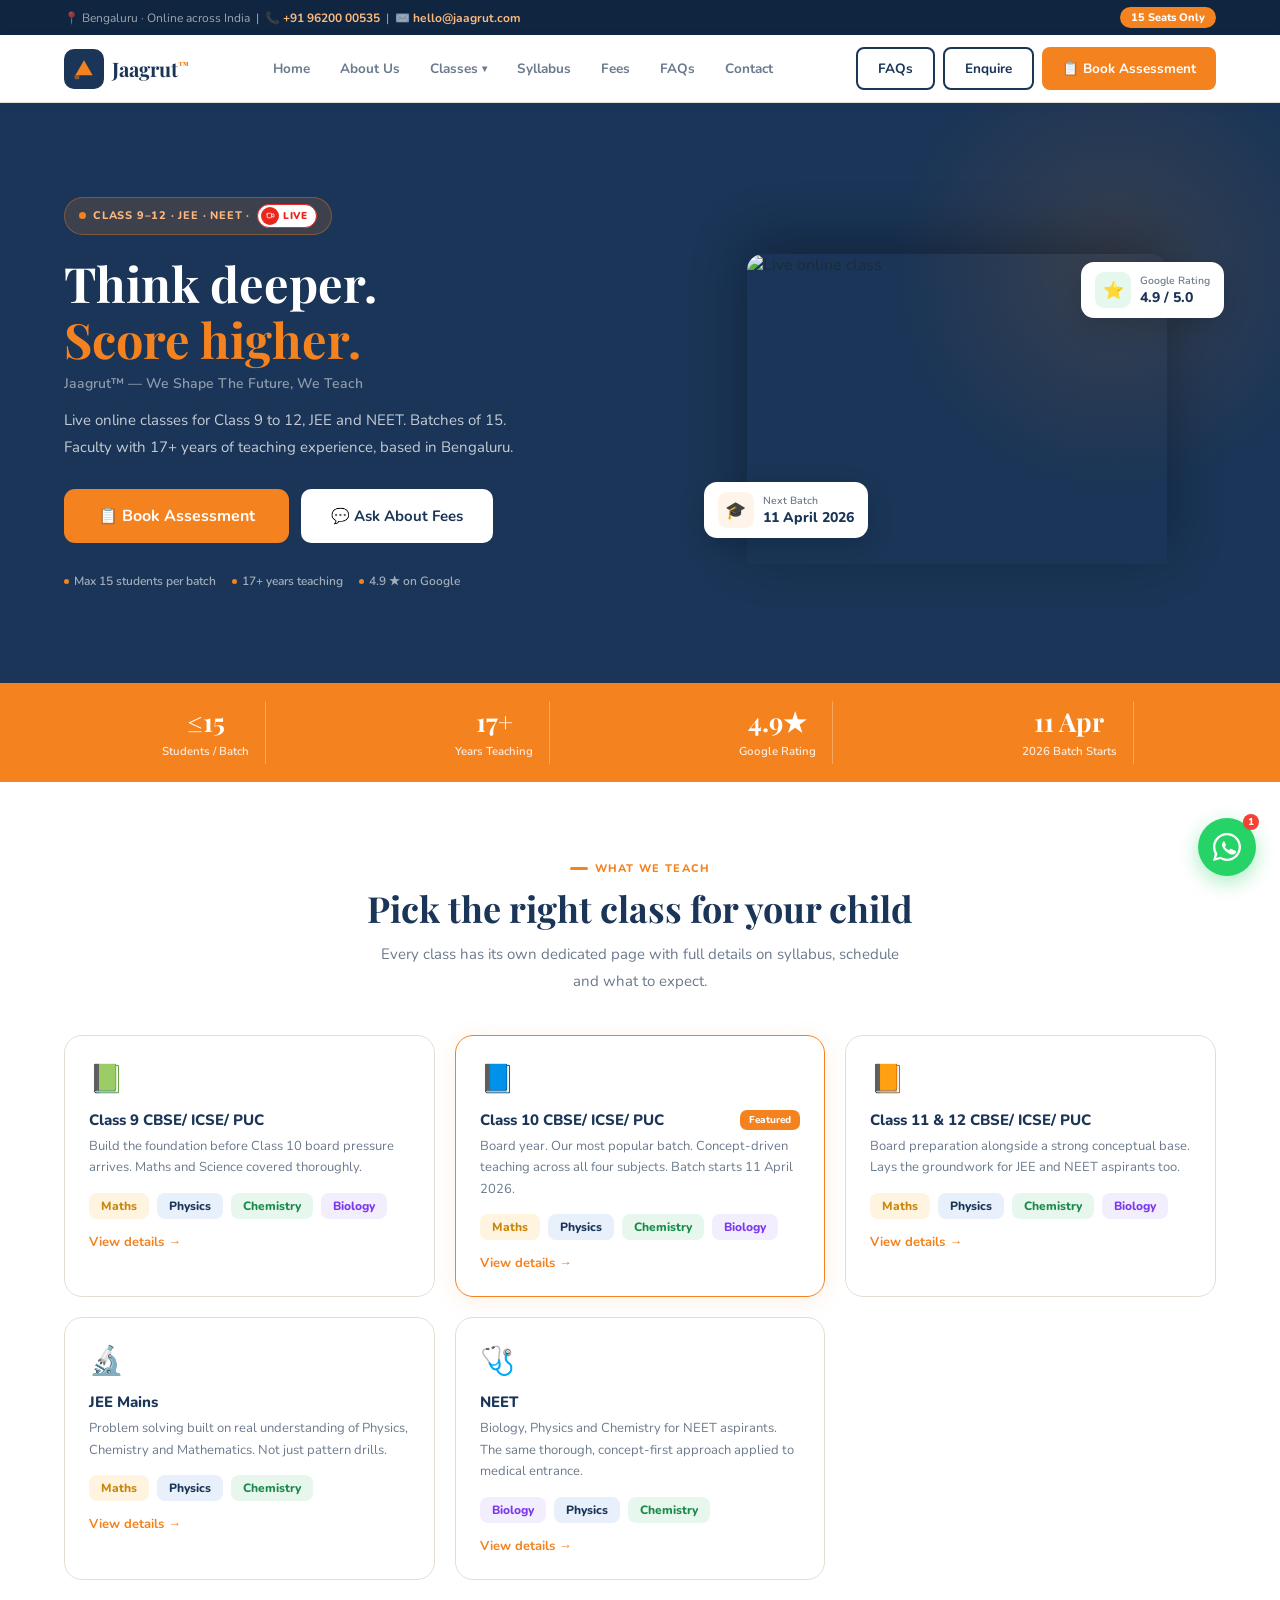
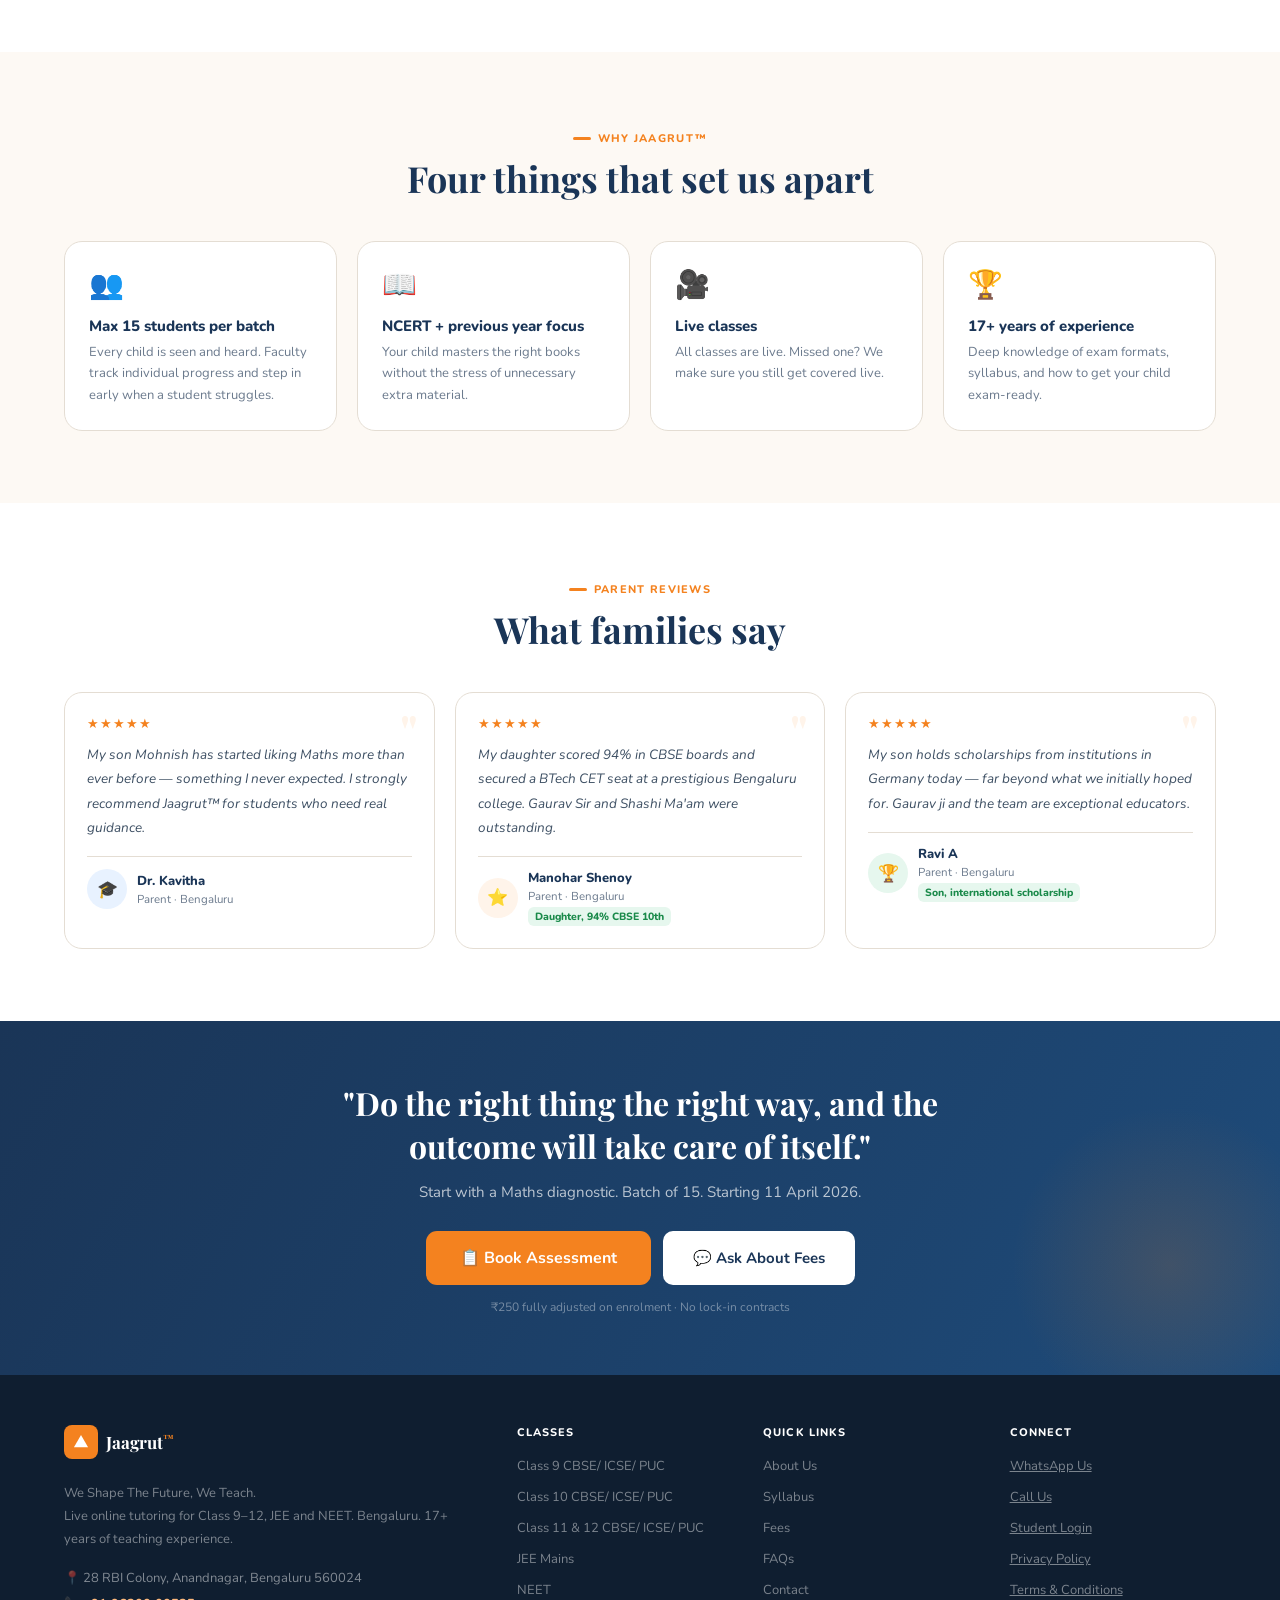
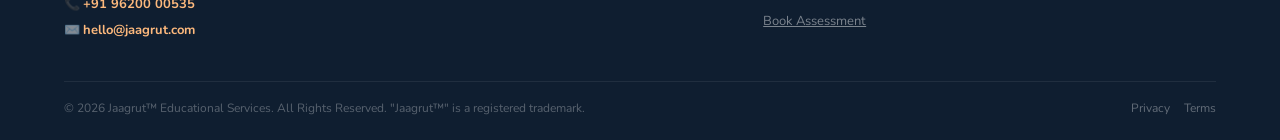
==== commit 1d8cb34b: "update 1" ====
--- a/index.html
+++ b/index.html
@@ -377,7 +377,7 @@
 <div class="topbar">
   <span>📍 Bengaluru · Online across India &nbsp;|&nbsp; 📞 <a href="tel:+919620000535">+91 96200 00535</a> &nbsp;|&nbsp; ✉️ <a href="mailto:hello@jaagrut.com">hello@jaagrut.com</a></span>
   <div class="topbar-r">
-    <span>New batch · 11 April 2026</span>
+    <!-- <span>New batch · 11 April 2026</span> -->
     <span class="tb-pill">15 Seats Only</span>
   </div>
 </div>
@@ -708,8 +708,8 @@
   <div class="course-hero">
     <div class="ch-left au d1">
       <div class="breadcrumb" style="margin-bottom:14px"><span onclick="goTo('home')" style="color:rgba(255,255,255,.45);cursor:pointer">Home</span><span class="sep">›</span><span onclick="goTo('home')" style="color:rgba(255,255,255,.45);cursor:pointer">Classes</span><span class="sep">›</span><span style="color:var(--orange-mid)">Class 9</span></div>
-      <div class="hero-eyebrow"><span class="pulse-dot"></span>CBSE · Class 9 · <span class="live"><span class="live-dot"><svg width="9" height="9" viewBox="0 0 24 24" fill="none"><path d="M15 10l4.553-2.276A1 1 0 0121 8.723v6.554a1 1 0 01-1.447.894L15 14M3 8a2 2 0 012-2h8a2 2 0 012 2v8a2 2 0 01-2 2H5a2 2 0 01-2-2V8z" stroke="white" stroke-width="2" stroke-linecap="round" stroke-linejoin="round"/></svg></span><span class="live-txt">LIVE</span></span></div>
-      <h1 style="font-family:'Playfair Display',serif;font-size:clamp(28px,3.5vw,46px);font-weight:700;color:#fff;line-height:1.15;margin-bottom:8px">Class 9 <em style="color:var(--orange);font-style:normal">CBSE</em><br>Online Classes</h1>
+      <div class="hero-eyebrow"><span class="pulse-dot"></span>Class 9 · <span class="live"><span class="live-dot"><svg width="9" height="9" viewBox="0 0 24 24" fill="none"><path d="M15 10l4.553-2.276A1 1 0 0121 8.723v6.554a1 1 0 01-1.447.894L15 14M3 8a2 2 0 012-2h8a2 2 0 012 2v8a2 2 0 01-2 2H5a2 2 0 01-2-2V8z" stroke="white" stroke-width="2" stroke-linecap="round" stroke-linejoin="round"/></svg></span><span class="live-txt">LIVE</span></span></div>
+      <h1 style="font-family:'Playfair Display',serif;font-size:clamp(28px,3.5vw,46px);font-weight:700;color:#fff;line-height:1.15;margin-bottom:8px">Class 9 <br>Online Classes</h1>
       <p style="font-size:15px;color:rgba(255,255,255,.7);line-height:1.8;margin-bottom:26px;max-width:460px">Class 9 is where Maths gets harder and scores often dip for the first time. We fix that before board-year pressure arrives.</p>
       <div style="display:flex;gap:11px;flex-wrap:wrap">
         <button class="btn btn-primary btn-lg" onclick="openAssess()">📋 Book Assessment</button>
@@ -723,6 +723,8 @@
     <div class="cm-item"><span class="cm-dot"></span>Max 15 students</div>
     <div class="cm-item"><span class="cm-dot"></span>Weekdays 5–9 PM · Weekends before 3 PM</div>
     <div class="cm-item"><span class="cm-dot"></span>CBSE curriculum</div>
+    <div class="cm-item"><span class="cm-dot"></span>ICSE curriculum</div>
+    <div class="cm-item"><span class="cm-dot"></span>PUC curriculum</div>
     <!-- <div class="cm-item"><span class="cm-dot"></span>All sessions recorded</div> -->
     <div class="cm-item"><span class="cm-dot"></span>Batch starts 11 April 2026</div>
   </div>
@@ -802,8 +804,8 @@
   <div class="course-hero">
     <div class="ch-left au d1">
       <div class="breadcrumb"><span onclick="goTo('home')" style="color:rgba(255,255,255,.45);cursor:pointer">Home</span><span class="sep">›</span><span onclick="goTo('home')" style="color:rgba(255,255,255,.45);cursor:pointer">Classes</span><span class="sep">›</span><span style="color:var(--orange-mid)">Class 10</span></div>
-      <div class="hero-eyebrow"><span class="pulse-dot"></span>CBSE Board · Class 10 · <span class="live"><span class="live-dot"><svg width="9" height="9" viewBox="0 0 24 24" fill="none"><path d="M15 10l4.553-2.276A1 1 0 0121 8.723v6.554a1 1 0 01-1.447.894L15 14M3 8a2 2 0 012-2h8a2 2 0 012 2v8a2 2 0 01-2 2H5a2 2 0 01-2-2V8z" stroke="white" stroke-width="2" stroke-linecap="round" stroke-linejoin="round"/></svg></span><span class="live-txt">LIVE</span></span> · <span style="background:var(--orange);color:#fff;font-size:10px;font-weight:800;padding:3px 9px;border-radius:7px;vertical-align:middle">Featured</span></div>
-      <h1 style="font-family:'Playfair Display',serif;font-size:clamp(28px,3.5vw,46px);font-weight:700;color:#fff;line-height:1.15;margin-bottom:8px">Class 10 <em style="color:var(--orange);font-style:normal">CBSE</em><br>Board Preparation</h1>
+      <div class="hero-eyebrow"><span class="pulse-dot"></span>Class 10 · <span class="live"><span class="live-dot"><svg width="9" height="9" viewBox="0 0 24 24" fill="none"><path d="M15 10l4.553-2.276A1 1 0 0121 8.723v6.554a1 1 0 01-1.447.894L15 14M3 8a2 2 0 012-2h8a2 2 0 012 2v8a2 2 0 01-2 2H5a2 2 0 01-2-2V8z" stroke="white" stroke-width="2" stroke-linecap="round" stroke-linejoin="round"/></svg></span><span class="live-txt">LIVE</span></span> · <span style="background:var(--orange);color:#fff;font-size:10px;font-weight:800;padding:3px 9px;border-radius:7px;vertical-align:middle">Featured</span></div>
+      <h1 style="font-family:'Playfair Display',serif;font-size:clamp(28px,3.5vw,46px);font-weight:700;color:#fff;line-height:1.15;margin-bottom:8px">Class 10 <br>Board Preparation</h1>
       <p style="font-size:15px;color:rgba(255,255,255,.7);line-height:1.8;margin-bottom:26px;max-width:460px">Our most popular batch. Concept-led teaching across Maths and Science. Batch of 15, starting 11 April 2026.</p>
       <div style="display:flex;gap:11px;flex-wrap:wrap">
         <button class="btn btn-primary btn-lg" onclick="openAssess()">📋 Book Assessment</button>
@@ -831,7 +833,7 @@
         <p style="font-size:15px;color:var(--muted);line-height:1.8;margin-bottom:20px">At Jaagrut™, we teach the subject first. Previous year papers are a tool we use to practice and assess — not the entire curriculum. Students who understand why a formula works will score higher across all question types.</p>
         <div class="info-box orange" style="margin-top:4px">
           <span style="font-size:18px;flex-shrink:0">📊</span>
-          <span>Top students from our Class 10 batch have scored <strong>94%</strong> in CBSE boards and secured CET seats at top Bengaluru engineering colleges.</span>
+          <span>Top students from our Class 10 batch have scored <strong>94%</strong> in CBSE/ ICSE/ PUC and secured CET seats at top Bengaluru engineering colleges.</span>
         </div>
       </div>
       <div>
@@ -883,7 +885,7 @@
         <p class="sec-sub" style="margin-bottom:18px">We conduct a structured online Maths diagnostic before placing your child. It tells us — and you — exactly where they stand.</p>
         <div style="background:#fff;border:2px solid var(--orange);border-radius:var(--radius);padding:18px;margin-bottom:16px">
           <div style="font-size:14px;font-weight:800;color:var(--navy);margin-bottom:6px">🧪 Maths Diagnostic Assessment</div>
-          <div style="font-size:13px;color:var(--muted);line-height:1.65;margin-bottom:10px">Class 9 CBSE/ ICSE/ PUC prerequisites. Online. Conducted before enrolment.</div>
+          <div style="font-size:13px;color:var(--muted);line-height:1.65;margin-bottom:10px">Class 10 CBSE/ ICSE/ PUC prerequisites. Online. Conducted before enrolment.</div>
           <div class="fee-chip"><span>₹250</span><span style="font-size:13px;color:var(--orange);font-weight:700">Assessment Fee</span></div>
           <div class="checklist" style="margin-top:12px">
             <div class="check"><span class="check-ico">✅</span>Fully adjusted against course fee on enrolment</div>
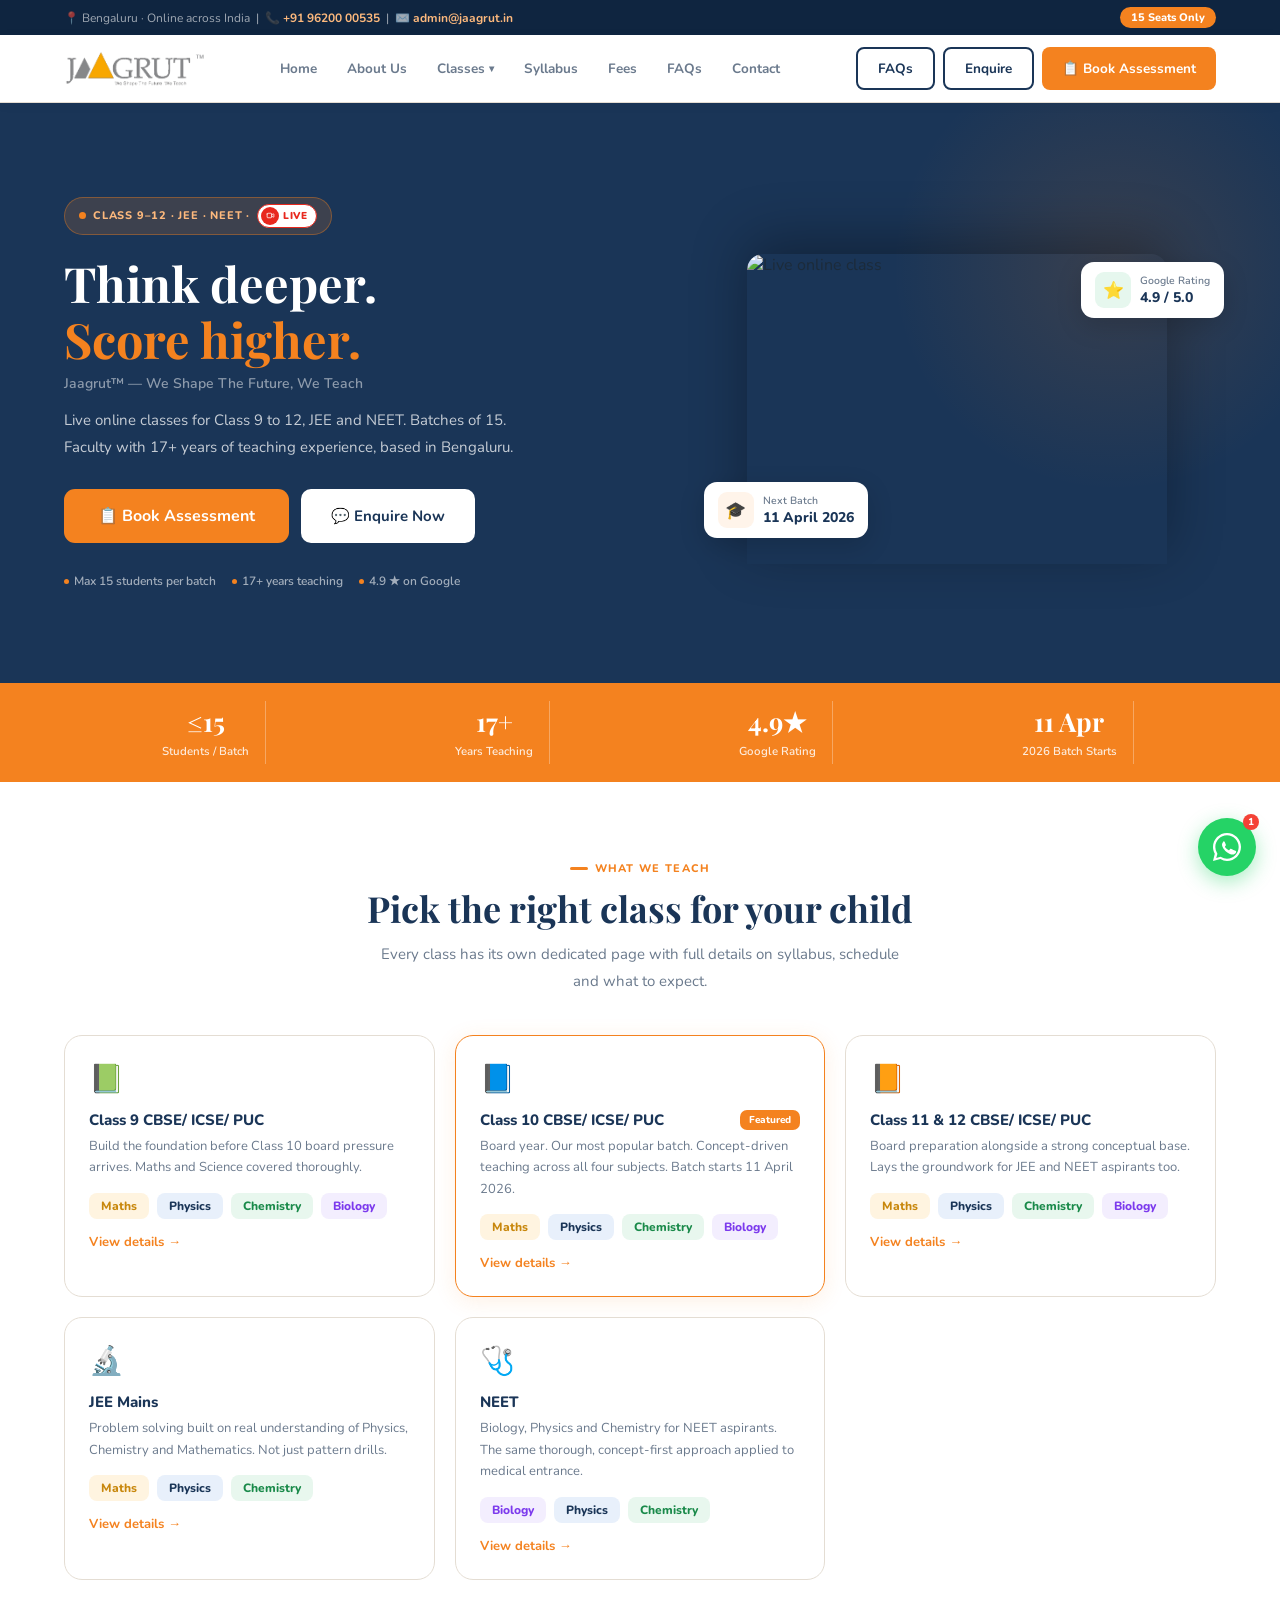
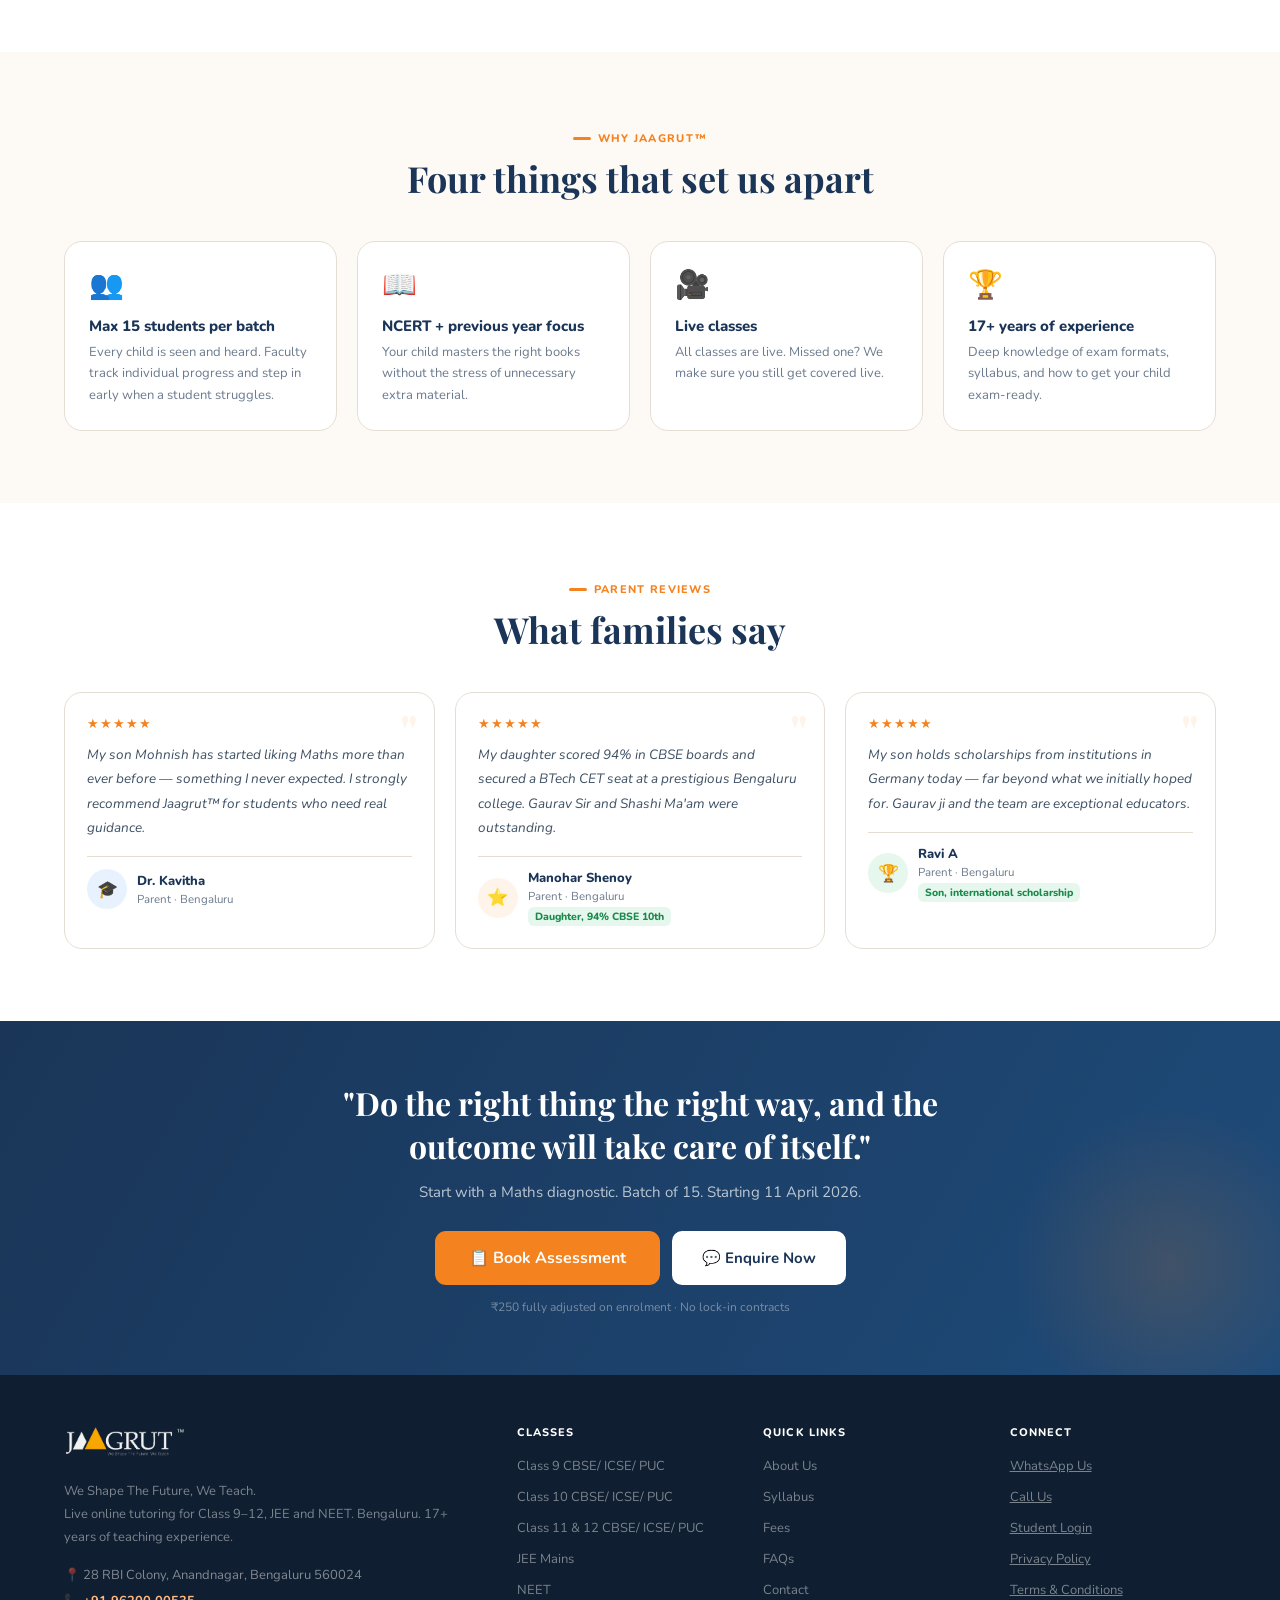
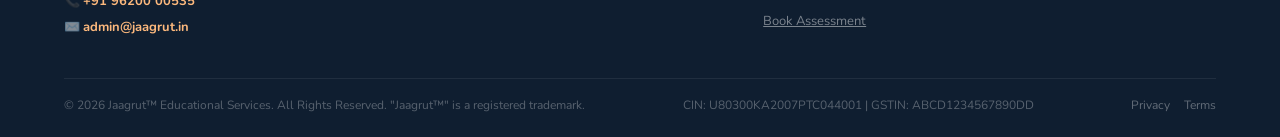
==== commit cf2f32dd: "Update site content, CTAs, logos & contact Add two image assets and switch SVG/logo to images; updat" ====
--- a/index.html
+++ b/index.html
@@ -375,7 +375,7 @@
 
 <!-- TOPBAR -->
 <div class="topbar">
-  <span>📍 Bengaluru · Online across India &nbsp;|&nbsp; 📞 <a href="tel:+919620000535">+91 96200 00535</a> &nbsp;|&nbsp; ✉️ <a href="mailto:hello@jaagrut.com">hello@jaagrut.com</a></span>
+  <span>📍 Bengaluru · Online across India &nbsp;|&nbsp; 📞 <a href="tel:+919620000535">+91 96200 00535</a> &nbsp;|&nbsp; ✉️ <a href="mailto:admin@jaagrut.in">admin@jaagrut.in</a></span>
   <div class="topbar-r">
     <!-- <span>New batch · 11 April 2026</span> -->
     <span class="tb-pill">15 Seats Only</span>
@@ -385,8 +385,7 @@
 <!-- NAV -->
 <nav>
   <div class="logo" onclick="goTo('home')">
-    <div class="logo-box"><svg width="22" height="22" viewBox="0 0 28 28" fill="none"><path d="M14 3L25 22H3L14 3Z" fill="#f4821f"/><rect x="2" y="22" width="6" height="5" rx="1" fill="#f4821f" opacity=".5"/></svg></div>
-    <span class="logo-type">Jaagrut<sup>™</sup></span>
+    <img src="./Group 1.png" alt="" srcset="" width="140px">
   </div>
   <ul class="nav-menu">
     <li><button class="nav-link" onclick="goTo('home')">Home</button></li>
@@ -427,7 +426,7 @@
       <p class="hero-desc">Live online classes for Class 9 to 12, JEE and NEET. Batches of 15. Faculty with 17+ years of teaching experience, based in Bengaluru.</p>
       <div class="hero-btns">
         <button class="btn btn-primary btn-xl" onclick="openAssess()">📋 Book Assessment</button>
-        <button class="btn btn-white btn-lg" onclick="openFee()">💬 Ask About Fees</button>
+        <button class="btn btn-white btn-lg" onclick="openFee()">💬 Enquire Now</button>
       </div>
       <div class="hero-chips">
         <div class="hchip"><span class="hdot"></span>Max 15 students per batch</div>
@@ -568,7 +567,7 @@
       <p>Start with a Maths diagnostic. Batch of 15. Starting 11 April 2026.</p>
       <div class="cta-btns">
         <button class="btn btn-primary btn-xl" onclick="openAssess()">📋 Book Assessment</button>
-        <button class="btn btn-white btn-lg" onclick="openFee()">💬 Ask About Fees</button>
+        <button class="btn btn-white btn-lg" onclick="openFee()">💬 Enquire Now</button>
       </div>
       <div class="cta-note">₹250 fully adjusted on enrolment · No lock-in contracts</div>
     </div>
@@ -713,7 +712,7 @@
       <p style="font-size:15px;color:rgba(255,255,255,.7);line-height:1.8;margin-bottom:26px;max-width:460px">Class 9 is where Maths gets harder and scores often dip for the first time. We fix that before board-year pressure arrives.</p>
       <div style="display:flex;gap:11px;flex-wrap:wrap">
         <button class="btn btn-primary btn-lg" onclick="openAssess()">📋 Book Assessment</button>
-        <button class="btn btn-white btn-lg" onclick="openFee()">💬 Ask About Fees</button>
+        <button class="btn btn-white btn-lg" onclick="openFee()">💬 Enquire Now</button>
       </div>
     </div>
     <div class="ch-right"><div class="ch-img"><img src="https://images.unsplash.com/photo-1516534775068-ba3e7458af70?w=760&q=85&auto=format&fit=crop" alt="Class 9 student studying"></div></div>
@@ -779,8 +778,8 @@
     <div class="tc"><div class="eyebrow">In Every Session</div><h2 class="sec">What your child gets</h2></div>
     <div class="grid-4" style="margin-top:36px">
       <div class="card au d1"><span class="card-ico">📡</span><div class="card-title">Live class, real-time Q&A</div><div class="card-desc">Questions answered in the moment, not the next day.</div></div>
-      <div class="card au d2"><span class="card-ico">📼</span><div class="card-title">Session recordings</div><div class="card-desc">Every class recorded. Revise any topic any time.</div></div>
-      <div class="card au d3"><span class="card-ico">📝</span><div class="card-title">Worksheets &amp; tests</div><div class="card-desc">Practice material included. No extra books to buy.</div></div>
+      <div class="card au d2"><span class="card-ico">📼</span><div class="card-title">Session recordings</div><div class="card-desc">Almost every class is recorded for your reference. You also have the option to record sessions yourself.</div></div>
+      <div class="card au d3"><span class="card-ico">📝</span><div class="card-title">Worksheets &amp; tests</div><div class="card-desc">Practice material included.</div></div>
       <div class="card au d4"><span class="card-ico">📊</span><div class="card-title">Monthly parent report</div><div class="card-desc">Written update on your child's progress every month.</div></div>
     </div>
   </section>
@@ -790,7 +789,7 @@
     <p>Book a ₹250 Maths diagnostic. Our faculty will confirm the best class and batch for your child.</p>
     <div class="cta-btns">
       <button class="btn btn-primary btn-xl" onclick="openAssess()">📋 Book Assessment</button>
-      <button class="btn btn-white btn-lg" onclick="openFee()">💬 Ask About Fees</button>
+      <button class="btn btn-white btn-lg" onclick="openFee()">💬 Enquire Now</button>
     </div>
     <div class="cta-note">₹250 adjusted against course fee on enrolment</div>
   </div></div>
@@ -809,7 +808,7 @@
       <p style="font-size:15px;color:rgba(255,255,255,.7);line-height:1.8;margin-bottom:26px;max-width:460px">Our most popular batch. Concept-led teaching across Maths and Science. Batch of 15, starting 11 April 2026.</p>
       <div style="display:flex;gap:11px;flex-wrap:wrap">
         <button class="btn btn-primary btn-lg" onclick="openAssess()">📋 Book Assessment</button>
-        <button class="btn btn-white btn-lg" onclick="openFee()">💬 Ask About Fees</button>
+        <button class="btn btn-white btn-lg" onclick="openFee()">💬 Enquire Now</button>
       </div>
     </div>
     <div class="ch-right"><div class="ch-img"><img src="https://images.unsplash.com/photo-1588196749597-9ff075ee6b5b?w=760&q=85&auto=format&fit=crop" alt="Class 10 live online class"></div></div>
@@ -819,7 +818,7 @@
     <div class="cm-item"><span class="cm-dot"></span>Max 15 students</div>
     <div class="cm-item"><span class="cm-dot"></span>Weekdays 5–9 PM · Weekends before 3 PM</div>
     <div class="cm-item"><span class="cm-dot"></span>4 subjects: Maths, Physics, Chemistry, Biology</div>
-    <div class="cm-item"><span class="cm-dot"></span>Sessions recorded for revision</div>
+    <!-- <div class="cm-item"><span class="cm-dot"></span>Sessions recorded for revision</div> -->
     <div class="cm-item"><span class="cm-dot"></span>Batch starts 11 April 2026</div>
   </div>
 
@@ -882,14 +881,14 @@
       <div>
         <div class="eyebrow">The Diagnostic Assessment</div>
         <h2 class="sec">A Maths test.<br>Not a sales call.</h2>
-        <p class="sec-sub" style="margin-bottom:18px">We conduct a structured online Maths diagnostic before placing your child. It tells us — and you — exactly where they stand.</p>
+        <p class="sec-sub" style="margin-bottom:18px">If you choose not to enrol after the test, you will still receive your assessment results along with a short video call with one of our teachers to discuss your child's performance.</p>
         <div style="background:#fff;border:2px solid var(--orange);border-radius:var(--radius);padding:18px;margin-bottom:16px">
           <div style="font-size:14px;font-weight:800;color:var(--navy);margin-bottom:6px">🧪 Maths Diagnostic Assessment</div>
           <div style="font-size:13px;color:var(--muted);line-height:1.65;margin-bottom:10px">Class 10 CBSE/ ICSE/ PUC prerequisites. Online. Conducted before enrolment.</div>
           <div class="fee-chip"><span>₹250</span><span style="font-size:13px;color:var(--orange);font-weight:700">Assessment Fee</span></div>
           <div class="checklist" style="margin-top:12px">
             <div class="check"><span class="check-ico">✅</span>Fully adjusted against course fee on enrolment</div>
-            <div class="check"><span class="check-ico">📄</span>If you don't enrol — you still get a written report and a live faculty session</div>
+            <div class="check"><span class="check-ico">📄</span>If you don't enrol — you still get a live faculty session</div>
           </div>
         </div>
       </div>
@@ -919,7 +918,7 @@
     <p>Only 15 seats. Begin with a ₹250 Maths diagnostic — adjusted in full on enrolment.</p>
     <div class="cta-btns">
       <button class="btn btn-primary btn-xl" onclick="openAssess()">📋 Book Assessment</button>
-      <button class="btn btn-white btn-lg" onclick="openFee()">💬 Ask About Fees</button>
+      <button class="btn btn-white btn-lg" onclick="openFee()">💬 Enquire Now</button>
     </div>
     <div class="cta-note">No lock-in · No hidden charges</div>
   </div></div>
@@ -938,7 +937,7 @@
       <p style="font-size:15px;color:rgba(255,255,255,.7);line-height:1.8;margin-bottom:26px;max-width:460px">Board preparation with a solid conceptual foundation. The base that JEE and NEET aspirants build on.</p>
       <div style="display:flex;gap:11px;flex-wrap:wrap">
         <button class="btn btn-primary btn-lg" onclick="openAssess()">📋 Book Assessment</button>
-        <button class="btn btn-white btn-lg" onclick="openFee()">💬 Ask About Fees</button>
+        <button class="btn btn-white btn-lg" onclick="openFee()">💬 Enquire Now</button>
       </div>
     </div>
     <div class="ch-right"><div class="ch-img"><img src="https://images.unsplash.com/photo-1434030216411-0b793f4b4173?w=760&q=85&auto=format&fit=crop" alt="Class 11 12 student studying"></div></div>
@@ -991,7 +990,7 @@
     <p>₹250. Adjusted in full on enrolment. Faculty will recommend the right class and batch.</p>
     <div class="cta-btns">
       <button class="btn btn-primary btn-xl" onclick="openAssess()">📋 Book Assessment</button>
-      <button class="btn btn-white btn-lg" onclick="openFee()">💬 Ask About Fees</button>
+      <button class="btn btn-white btn-lg" onclick="openFee()">💬 Enquire Now</button>
     </div>
   </div></div>
 </div><!-- /pg-class11 -->
@@ -1009,7 +1008,7 @@
       <p style="font-size:15px;color:rgba(255,255,255,.7);line-height:1.8;margin-bottom:26px;max-width:460px">Concept clarity first. Problem solving follows. The only approach that actually works for JEE, long term.</p>
       <div style="display:flex;gap:11px;flex-wrap:wrap">
         <button class="btn btn-primary btn-lg" onclick="openAssess()">📋 Book Assessment</button>
-        <button class="btn btn-white btn-lg" onclick="openFee()">💬 Ask About Fees</button>
+        <button class="btn btn-white btn-lg" onclick="openFee()">💬 Enquire Now</button>
       </div>
     </div>
     <div class="ch-right"><div class="ch-img"><img src="https://images.unsplash.com/photo-1635070041078-e363dbe005cb?w=760&q=85&auto=format&fit=crop" alt="JEE student studying"></div></div>
@@ -1054,7 +1053,7 @@
       <div class="card au d1"><span class="card-ico">🔍</span><div class="card-title">Concept before formula</div><div class="card-desc">Every topic is taught from its underlying reasoning. No blind formula application.</div></div>
       <div class="card au d2"><span class="card-ico">📈</span><div class="card-title">Graded difficulty</div><div class="card-desc">Problem sets move from standard to JEE-level progressively. No overwhelming the student early.</div></div>
       <div class="card au d3"><span class="card-ico">👁️</span><div class="card-title">Individual tracking</div><div class="card-desc">15 students max. Faculty see where each student is strong and where they need more work.</div></div>
-      <div class="card au d4"><span class="card-ico">📞</span><div class="card-title">Available beyond class</div><div class="card-desc">Doubts don't always surface during class. Faculty are available after sessions too.</div></div>
+      <div class="card au d4"><span class="card-ico">📞</span><div class="card-title">Available beyond class</div><div class="card-desc">Request doubt clearance at any time, our faculty are always ready to help beyond the classroom.</div></div>
     </div>
   </section>
 
@@ -1063,7 +1062,7 @@
     <p>Book a diagnostic assessment. We'll confirm the right starting point and batch.</p>
     <div class="cta-btns">
       <button class="btn btn-primary btn-xl" onclick="openAssess()">📋 Book Assessment</button>
-      <button class="btn btn-white btn-lg" onclick="openFee()">💬 Ask About Fees</button>
+      <button class="btn btn-white btn-lg" onclick="openFee()">💬 Enquire Now</button>
     </div>
     <div class="cta-note">₹250 adjusted against course fee on enrolment</div>
   </div></div>
@@ -1082,7 +1081,7 @@
       <p style="font-size:15px;color:rgba(255,255,255,.7);line-height:1.8;margin-bottom:26px;max-width:460px">Biology, Physics and Chemistry for medical entrance. The same thorough, concept-led approach applied to NEET.</p>
       <div style="display:flex;gap:11px;flex-wrap:wrap">
         <button class="btn btn-primary btn-lg" onclick="openAssess()">📋 Book Assessment</button>
-        <button class="btn btn-white btn-lg" onclick="openFee()">💬 Ask About Fees</button>
+        <button class="btn btn-white btn-lg" onclick="openFee()">💬 Enquire Now</button>
       </div>
     </div>
     <div class="ch-right"><div class="ch-img"><img src="https://images.unsplash.com/photo-1559757148-5c350d0d3c56?w=760&q=85&auto=format&fit=crop" alt="NEET student studying"></div></div>
@@ -1136,7 +1135,7 @@
     <p>Book a diagnostic assessment. We'll confirm the right batch and starting point for your child.</p>
     <div class="cta-btns">
       <button class="btn btn-primary btn-xl" onclick="openAssess()">📋 Book Assessment</button>
-      <button class="btn btn-white btn-lg" onclick="openFee()">💬 Ask About Fees</button>
+      <button class="btn btn-white btn-lg" onclick="openFee()">💬 Enquire Now</button>
     </div>
     <div class="cta-note">₹250 adjusted against course fee on enrolment</div>
   </div></div>
@@ -1696,7 +1695,7 @@
           <div class="checklist">
             <div class="check"><span class="check-ico">✅</span>Class 9 CBSE/ ICSE/ PUC Maths prerequisites. Online. Short.</div>
             <div class="check"><span class="check-ico">✅</span>Adjusted in full against course fee on enrolment</div>
-            <div class="check"><span class="check-ico">📄</span>If you choose not to enrol — written report + live faculty session included</div>
+            <div class="check"><span class="check-ico">📄</span>If you choose not to enrol still live faculty session included</div>
           </div>
           <button class="btn btn-primary" onclick="openAssess()" style="margin-top:16px;width:100%;justify-content:center">📋 Book Assessment → ₹250</button>
         </div>
@@ -1739,7 +1738,7 @@
     </div>
     <div class="faq-list" style="max-width:760px;margin:0 auto">
       <div class="faq-item open"><div class="faq-q" onclick="toggleFaq(this)"><span class="faq-qt">Can I enrol my child for just one subject?</span><div class="faq-tog">−</div></div><div class="faq-a">Yes. Jaagrut™ has subject-based pricing. You can enrol for Maths only, Science only, or any combination. There is no pressure to take all four subjects.</div></div>
-      <div class="faq-item"><div class="faq-q" onclick="toggleFaq(this)"><span class="faq-qt">Is the ₹250 assessment fee refunded if I don't enrol?</span><div class="faq-tog">+</div></div><div class="faq-a">The ₹250 is not refunded if you choose not to enrol — but you do receive a detailed written report and a live faculty session, which is of real value in itself. If you do enrol, the ₹250 is fully adjusted against your course fee.</div></div>
+      <div class="faq-item"><div class="faq-q" onclick="toggleFaq(this)"><span class="faq-qt">Is the ₹250 assessment fee refunded if I don't enrol?</span><div class="faq-tog">+</div></div><div class="faq-a">The ₹250 is not refunded if you choose not to enrol — but you do receive a live faculty session, which is of real value in itself. If you do enrol, the ₹250 is fully adjusted against your course fee.</div></div>
       <div class="faq-item"><div class="faq-q" onclick="toggleFaq(this)"><span class="faq-qt">Do you have monthly instalment plans?</span><div class="faq-tog">+</div></div><div class="faq-a">Annual fee is the standard structure. Monthly instalment plans are available on request. Please mention your preference when you fill the fee enquiry form.</div></div>
       <div class="faq-item"><div class="faq-q" onclick="toggleFaq(this)"><span class="faq-qt">Is there a sibling discount?</span><div class="faq-tog">+</div></div><div class="faq-a">Yes. If you are enrolling two children, please mention it in the enquiry form and we will factor in the sibling discount before you finalise.</div></div>
       <div class="faq-item"><div class="faq-q" onclick="toggleFaq(this)"><span class="faq-qt">Are there any charges beyond the course fee?</span><div class="faq-tog">+</div></div><div class="faq-a">No. Worksheets, tests and session recordings are included in the fee. There are no registration charges, material purchase requirements or hidden fees.</div></div>
@@ -1756,7 +1755,7 @@
     <div class="page-hero-inner">
       <div class="breadcrumb"><span onclick="goTo('home')">Home</span><span class="sep">›</span><span>Contact</span></div>
       <div class="page-hero-eyebrow">Bengaluru · Online</div>
-      <h1>Talk to us.<br>No commitment needed.</h1>
+      <h1>Talk to us.</h1>
       <p>Call, WhatsApp, or fill the form. We typically respond within a few hours. No sales pitch, just a real conversation.</p>
     </div>
   </div>
@@ -1768,7 +1767,7 @@
           <div class="ci-head">Get in touch</div>
           <div class="ci-sub">We're happy to answer questions about classes, the assessment, fees, or anything else before you decide.</div>
           <div class="ci-item"><div class="ci-ico">📞</div><div><div class="ci-label">Phone</div><div class="ci-val"><a href="tel:+919620000535">+91 96200 00535</a></div></div></div>
-          <div class="ci-item"><div class="ci-ico">✉️</div><div><div class="ci-label">Email</div><div class="ci-val"><a href="mailto:hello@jaagrut.com">hello@jaagrut.com</a></div></div></div>
+          <div class="ci-item"><div class="ci-ico">✉️</div><div><div class="ci-label">Email</div><div class="ci-val"><a href="mailto:admin@jaagrut.in">admin@jaagrut.in</a></div></div></div>
           <div class="ci-item"><div class="ci-ico">📍</div><div><div class="ci-label">Address</div><div class="ci-val">28 RBI Colony, Anandnagar,<br>Bengaluru 560024</div></div></div>
           <div class="ci-item"><div class="ci-ico">💬</div><div><div class="ci-label">WhatsApp</div><div class="ci-val"><a href="https://wa.me/919620000535" target="_blank">Chat on WhatsApp</a></div></div></div>
         </div>
@@ -1809,11 +1808,11 @@
       <h2 class="sec">Questions parents ask us most</h2>
     </div>
     <div class="faq-list" style="max-width:760px;margin:0 auto">
-      <div class="faq-item open"><div class="faq-q" onclick="toggleFaq(this)"><span class="faq-qt">Are classes live or pre-recorded?</span><div class="faq-tog">−</div></div><div class="faq-a">All classes are live. Students can ask questions in real time and get immediate responses from the faculty. Every session is also recorded so your child can revise any topic at any time.</div></div>
-      <div class="faq-item"><div class="faq-q" onclick="toggleFaq(this)"><span class="faq-qt">What if my child misses a class?</span><div class="faq-tog">+</div></div><div class="faq-a">No problem. Every session is recorded and available to enrolled students. Your child can watch it at a convenient time, complete the worksheet, and raise doubts in the next class.</div></div>
-      <div class="faq-item"><div class="faq-q" onclick="toggleFaq(this)"><span class="faq-qt">How much time does a child need to give each day?</span><div class="faq-tog">+</div></div><div class="faq-a">Weekday classes run between 5 PM and 9 PM — two sessions of 1 hour 15 minutes each. Weekend sessions wrap up before 3 PM. Outside class, we recommend 30–45 minutes of self-study. Total daily online time is structured and manageable.</div></div>
-      <div class="faq-item"><div class="faq-q" onclick="toggleFaq(this)"><span class="faq-qt">Is there a free trial?</span><div class="faq-tog">+</div></div><div class="faq-a">We offer a ₹250 Maths diagnostic instead of a free trial. It is a genuine evaluation — not a sales call. If you enrol, the ₹250 is fully adjusted. If you don't, you still receive a written report and a live faculty session.</div></div>
-      <div class="faq-item"><div class="faq-q" onclick="toggleFaq(this)"><span class="faq-qt">Will my child get individual attention in a group class?</span><div class="faq-tog">+</div></div><div class="faq-a">Yes. Batches are intentionally kept to a maximum of 15 students so every child is noticed. Faculty track individual progress and flag students who need extra support early.</div></div>
+      <div class="faq-item open"><div class="faq-q" onclick="toggleFaq(this)"><span class="faq-qt">Are classes live or pre-recorded?</span><div class="faq-tog">−</div></div><div class="faq-a">Our sessions are conducted live online. Limited offline options are also available — reach out to us to learn more.</div></div>
+      <div class="faq-item"><div class="faq-q" onclick="toggleFaq(this)"><span class="faq-qt">What if my child misses a class?</span><div class="faq-tog">+</div></div><div class="faq-a">For group batches, recorded sessions are not provided by default; however, sessions can be recorded upon request. We recommend reaching out to our counsellor to explore the best option for your child.</div></div>
+      <div class="faq-item"><div class="faq-q" onclick="toggleFaq(this)"><span class="faq-qt">How much time does a child need to give each day?</span><div class="faq-tog">+</div></div><div class="faq-a">Typically 1–3 hours a day, depending on your child's grade and learning goals. A detailed schedule is shared with parents at the start of the programme. For a personalised estimate, speak with a Jaagrut counsellor.</div></div>
+      <div class="faq-item"><div class="faq-q" onclick="toggleFaq(this)"><span class="faq-qt">Is there a free trial?</span><div class="faq-tog">+</div></div><div class="faq-a">Yes! For 1-on-1 sessions, we offer a free 30-minute trial. For group batches, if your child joins from Day 1, you get 15 days free before any payment is due. If your child joins mid-way through a topic, learning begins from the next fresh topic with a 7-day free trial — note that a prior assessment is required, which carries a nominal fee of ₹250.</div></div>
+      <div class="faq-item"><div class="faq-q" onclick="toggleFaq(this)"><span class="faq-qt">Do group classes offer individual attention?</span><div class="faq-tog">+</div></div><div class="faq-a">We do our best to track every student's progress in each class. That said, a group session is inherently different from a 1-on-1 class for personalized attention, we always recommend our individual coaching option.</div></div>
     </div>
   </section>
 </div><!-- /pg-contact -->
@@ -1870,10 +1869,10 @@
         <div><div style="font-size:18px;font-weight:800;color:var(--navy)">Online Classes — How They Work</div><div style="font-size:13px;color:var(--muted)">Live sessions, recordings, schedules, technology</div></div>
       </div>
       <div class="faq-list">
-        <div class="faq-item open"><div class="faq-q" onclick="toggleFaq(this)"><span class="faq-qt">Are the classes live or pre-recorded?</span><div class="faq-tog">−</div></div><div class="faq-a">All Jaagrut™ classes are live. Students attend in real time, ask questions, and get responses from the faculty during the class — just as they would in an in-person session. Every live class is also recorded and made available to enrolled students for revision. Pre-recorded video lectures are not how we teach. The live interaction is central to what we do.</div></div>
+        <div class="faq-item open"><div class="faq-q" onclick="toggleFaq(this)"><span class="faq-qt">Are the classes live or pre-recorded?</span><div class="faq-tog">−</div></div><div class="faq-a">Our sessions are conducted live online. Limited offline options are also available — reach out to us to learn more.</div></div>
         <div class="faq-item"><div class="faq-q" onclick="toggleFaq(this)"><span class="faq-qt">What platform are the online classes conducted on?</span><div class="faq-tog">+</div></div><div class="faq-a">Classes are conducted on secure, well-established video conferencing platforms. The specific platform details are shared with enrolled families at the time of joining. All that is needed on the student's side is a laptop, tablet or desktop with a stable internet connection — a camera and microphone are helpful but not mandatory for attendance.</div></div>
         <div class="faq-item"><div class="faq-q" onclick="toggleFaq(this)"><span class="faq-qt">What are the class timings?</span><div class="faq-tog">+</div></div><div class="faq-a">Weekday classes run between 5:00 PM and 9:00 PM — two sessions of 1 hour 15 minutes each, scheduled after school hours. Weekend sessions wrap up before 3:00 PM. Your confirmed slot is shared after you complete the enrolment process. The structure is designed so that school, homework and Jaagrut™ classes do not conflict.</div></div>
-        <div class="faq-item"><div class="faq-q" onclick="toggleFaq(this)"><span class="faq-qt">My child missed a class. Will they fall behind?</span><div class="faq-tog">+</div></div><div class="faq-a">No. Every class is recorded and shared with enrolled students. If a class is missed — due to illness, school events, or any other reason — your child can watch the session at a time that suits them, complete the worksheet for that session, and raise any doubts in the next live class. Missing one session does not mean falling behind, as long as the recording is watched promptly.</div></div>
+        <div class="faq-item"><div class="faq-q" onclick="toggleFaq(this)"><span class="faq-qt">My child missed a class. Will they fall behind?</span><div class="faq-tog">+</div></div><div class="faq-a">For group batches, recorded sessions are not provided by default; however, sessions can be recorded upon request. We recommend reaching out to our counsellor to explore the best option for your child.</div></div>
         <div class="faq-item"><div class="faq-q" onclick="toggleFaq(this)"><span class="faq-kot">How does doubt clearing work in an online class?</span><div class="faq-tog">+</div></div><div class="faq-a">Doubts are cleared during the live session itself. Students can speak up, type in the chat, or raise a virtual hand — faculty address questions in real time. For doubts that arise outside class hours, students can reach out to the faculty and get them addressed at the start of the next session. Faculty at Jaagrut™ are accessible beyond class time — that is a deliberate part of how we operate.</div></div>
         <div class="faq-item"><div class="faq-q" onclick="toggleFaq(this)"><span class="faq-qt">How much time outside of class does my child need to spend on studies?</span><div class="faq-tog">+</div></div><div class="faq-a">We recommend 30 to 45 minutes of self-study after each session — going through the worksheet, revisiting the recording for anything that was unclear, and attempting the practice problems. This is not a rigid requirement but a reasonable habit that compounds well over a semester. Total daily online time is manageable — the class schedule is built around school hours, not in addition to an already overloaded evening.</div></div>
         <div class="faq-item"><div class="faq-q" onclick="toggleFaq(this)"><span class="faq-qt">My child is not very comfortable with technology. Will they manage?</span><div class="faq-tog">+</div></div><div class="faq-a">Yes. The platforms used are straightforward — students need to click a link and join the call. There is no complex software to install or learn. If a student or parent is unfamiliar with the process, our team walks you through it before the first session. With a batch of only 15 students, the faculty also notice quickly if a technical issue is disrupting a student's participation and can help troubleshoot.</div></div>
@@ -1889,12 +1888,12 @@
         <div><div style="font-size:18px;font-weight:800;color:var(--navy)">The Diagnostic Assessment</div><div style="font-size:13px;color:var(--muted)">What it is, why it costs ₹250, and what you get from it</div></div>
       </div>
       <div class="faq-list">
-        <div class="faq-item open"><div class="faq-q" onclick="toggleFaq(this)"><span class="faq-qt">Why is there a ₹250 fee for the assessment? Why isn't it free?</span><div class="faq-tog">−</div></div><div class="faq-a">We charge ₹250 because it is a genuine, structured evaluation — not a tour of the institute or a sales presentation. Faculty time is spent conducting and evaluating it, and the result is a personalised report specific to your child. A free demo class gives a family a surface-level experience of teaching; our diagnostic gives you actual data on where your child stands in Maths. If you enrol, the ₹250 is fully adjusted against your course fee — so there is no extra cost. If you choose not to enrol, you still receive the written report and a live faculty session, which has real value on its own.</div></div>
+        <div class="faq-item open"><div class="faq-q" onclick="toggleFaq(this)"><span class="faq-qt">Why is there a ₹250 fee for the assessment? Why isn't it free?</span><div class="faq-tog">−</div></div><div class="faq-a">We charge ₹250 because it is a genuine, structured evaluation — not a tour of the institute or a sales presentation. Faculty time is spent conducting and evaluating it, and the result is a personalised report specific to your child. A free demo class gives a family a surface-level experience of teaching; our diagnostic gives you actual data on where your child stands in Maths. If you enrol, the ₹250 is fully adjusted against your course fee — so there is no extra cost. If you choose not to enrol, you still receive a live faculty session, which has real value on its own.</div></div>
         <div class="faq-item"><div class="faq-q" onclick="toggleFaq(this)"><span class="faq-qt">What exactly does the Maths diagnostic test?</span><div class="faq-tog">+</div></div><div class="faq-a">The diagnostic is a structured online Maths test that covers Class 9 CBSE/ ICSE/ PUC prerequisites — topics like algebra, geometry fundamentals, number systems and basic problem solving. It is specifically for Maths because Maths is cumulative: gaps from Class 7 or 8 show up clearly in Class 9 and 10 difficulty. The test is not a trick paper. It is designed to give us and you an honest picture of where your child's understanding actually stands, without pressure.</div></div>
-        <div class="faq-item"><div class="faq-q" onclick="toggleFaq(this)"><span class="faq-qt">What does my child receive after the assessment?</span><div class="faq-tog">+</div></div><div class="faq-a">You receive a written report that details how your child performed across different topic areas — what they understood well, what had gaps, and what those gaps likely mean for Class 10 board preparation. You also get a live session with a faculty member who goes through the results and recommends a specific learning path — whether that is the main batch, the foundation stage, or 1-on-1 classes. This is not a templated summary; it is a specific, honest assessment of your child's current standing.</div></div>
+        <div class="faq-item"><div class="faq-q" onclick="toggleFaq(this)"><span class="faq-qt">What does my child receive after the assessment?</span><div class="faq-tog">+</div></div><div class="faq-a">You receive details how your child performed across different topic areas — what they understood well, what had gaps, and what those gaps likely mean for Class 10 board preparation. You also get a live session with a faculty member who goes through the results and recommends a specific learning path — whether that is the main batch, the foundation stage, or 1-on-1 classes. This is not a templated summary; it is a specific, honest assessment of your child's current standing.</div></div>
         <div class="faq-item"><div class="faq-q" onclick="toggleFaq(this)"><span class="faq-qt">Is the assessment only for Class 10 students?</span><div class="faq-tog">+</div></div><div class="faq-a">The diagnostic is most commonly used for Class 10 enrolment because that is the board year and the stakes are highest. However, students joining Class 9, Class 11 or competitive exam batches also go through the same process — faculty need to understand where a student stands before placing them. The specific content of the diagnostic may vary by class, but the purpose is the same: honest placement, not a sales call.</div></div>
         <div class="faq-item"><div class="faq-q" onclick="toggleFaq(this)"><span class="faq-qt">What if my child does poorly in the assessment? Will they be turned away?</span><div class="faq-tog">+</div></div><div class="faq-a">No. A poor result on the diagnostic does not mean your child cannot join. It means the faculty understand that a different approach is needed. A student with significant foundational gaps is recommended for a foundation stage or 1-on-1 sessions — not turned away. The assessment is used to place the student correctly, not to screen them out. In fact, a student with visible gaps who joins the right setting for them often makes more progress than one who joins a batch that moves too fast.</div></div>
-        <div class="faq-item"><div class="faq-q" onclick="toggleFaq(this)"><span class="faq-qt">Can I book an assessment without committing to enrolment?</span><div class="faq-tog">+</div></div><div class="faq-a">Yes, absolutely. Booking the assessment carries no obligation to enrol. You complete the assessment, receive the written report and the faculty session, and then decide. If you enrol, the ₹250 is adjusted. If not, you walk away with a useful, personalised understanding of your child's Maths standing — which is worth the ₹250 on its own.</div></div>
+        <div class="faq-item"><div class="faq-q" onclick="toggleFaq(this)"><span class="faq-qt">Can I book an assessment without committing to enrolment?</span><div class="faq-tog">+</div></div><div class="faq-a">Yes, absolutely. Booking the assessment carries no obligation to enrol. You complete the assessment, receive the faculty session, and then decide. If you enrol, the ₹250 is adjusted. If not, you walk away with a useful, personalised understanding of your child's Maths standing — which is worth the ₹250 on its own.</div></div>
       </div>
     </div>
 
@@ -2001,11 +2000,10 @@
   <div class="footer-grid">
     <div>
       <div style="display:inline-flex;align-items:center;gap:8px;margin-bottom:11px">
-        <div style="width:34px;height:34px;background:var(--orange);border-radius:8px;display:flex;align-items:center;justify-content:center"><svg width="18" height="18" viewBox="0 0 28 28" fill="none"><path d="M14 3L25 22H3L14 3Z" fill="#fff"/></svg></div>
-        <span style="font-family:'Playfair Display',serif;font-size:17px;font-weight:700;color:#fff">Jaagrut<sup style="font-size:10px;color:var(--orange)">™</sup></span>
+        <img src="./Group 4.png" alt="" width="120px;">
       </div>
       <p class="footer-desc">We Shape The Future, We Teach.<br>Live online tutoring for Class 9–12, JEE and NEET. Bengaluru. 17+ years of teaching experience.</p>
-      <div class="footer-contact">📍 28 RBI Colony, Anandnagar, Bengaluru 560024<br>📞 <a href="tel:+919620000535">+91 96200 00535</a><br>✉️ <a href="mailto:hello@jaagrut.com">hello@jaagrut.com</a></div>
+      <div class="footer-contact">📍 28 RBI Colony, Anandnagar, Bengaluru 560024<br>📞 <a href="tel:+919620000535">+91 96200 00535</a><br>✉️ <a href="mailto:admin@jaagrut.in">admin@jaagrut.in</a></div>
     </div>
     <div>
       <div class="f-head">Classes</div>
@@ -2041,6 +2039,7 @@
   </div>
   <div class="footer-btm">
     <span style="color:rgba(255,255,255,.3)">© 2026 Jaagrut™ Educational Services. All Rights Reserved. "Jaagrut™" is a registered trademark.</span>
+    <span style="color:rgba(255,255,255,.3)">CIN: U80300KA2007PTC044001 | GSTIN: ABCD1234567890DD</span>
     <div style="display:flex;gap:14px"><a href="#">Privacy</a><a href="#">Terms</a></div>
   </div>
 </footer>
@@ -2056,7 +2055,7 @@
     <div class="wa-body"><div class="wa-msg"><strong>Jaagrut™ Team</strong>👋 Hi! How can we help you today?</div></div>
     <div class="wa-actions">
       <a class="wa-action" href="https://wa.me/919620000535?text=Hi%2C+I+want+to+book+the+assessment." target="_blank">📋 Book Assessment (₹250)</a>
-      <a class="wa-action" href="https://wa.me/919620000535?text=Hi%2C+I+want+to+know+the+fee+structure." target="_blank">💬 Ask About Fees</a>
+      <a class="wa-action" href="https://wa.me/919620000535?text=Hi%2C+I+want+to+know+the+fee+structure." target="_blank">💬 Enquire Now</a>
       <a class="wa-action" href="https://wa.me/919620000535?text=Hi%2C+I+have+a+question+about+Jaagrut." target="_blank">💬 General Enquiry</a>
     </div>
   </div>
@@ -2076,7 +2075,7 @@
       <button class="modal-x" onclick="closeAssess()">✕</button>
     </div>
     <div class="modal-body" id="assessBody">
-      <div class="form-notice"><strong>A genuine Maths diagnostic, not a sales call.</strong> Enrol → fee is fully adjusted. Don't enrol → written report + live faculty session.</div>
+      <div class="form-notice"><strong>A genuine Maths diagnostic, not a sales call.</strong> Enrol → fee is fully adjusted. Don't enrol → live faculty session.</div>
       <div class="form-row">
         <div class="fg"><label>Student's Full Name *</label><input type="text" placeholder="e.g. Aryan Sharma" id="f_name"></div>
         <div class="fg"><label>Current Grade *</label><select id="f_grade"><option value="">Select grade</option><option>Class 9</option><option>Class 10</option><option>Class 11</option><option>Class 12</option></select></div>
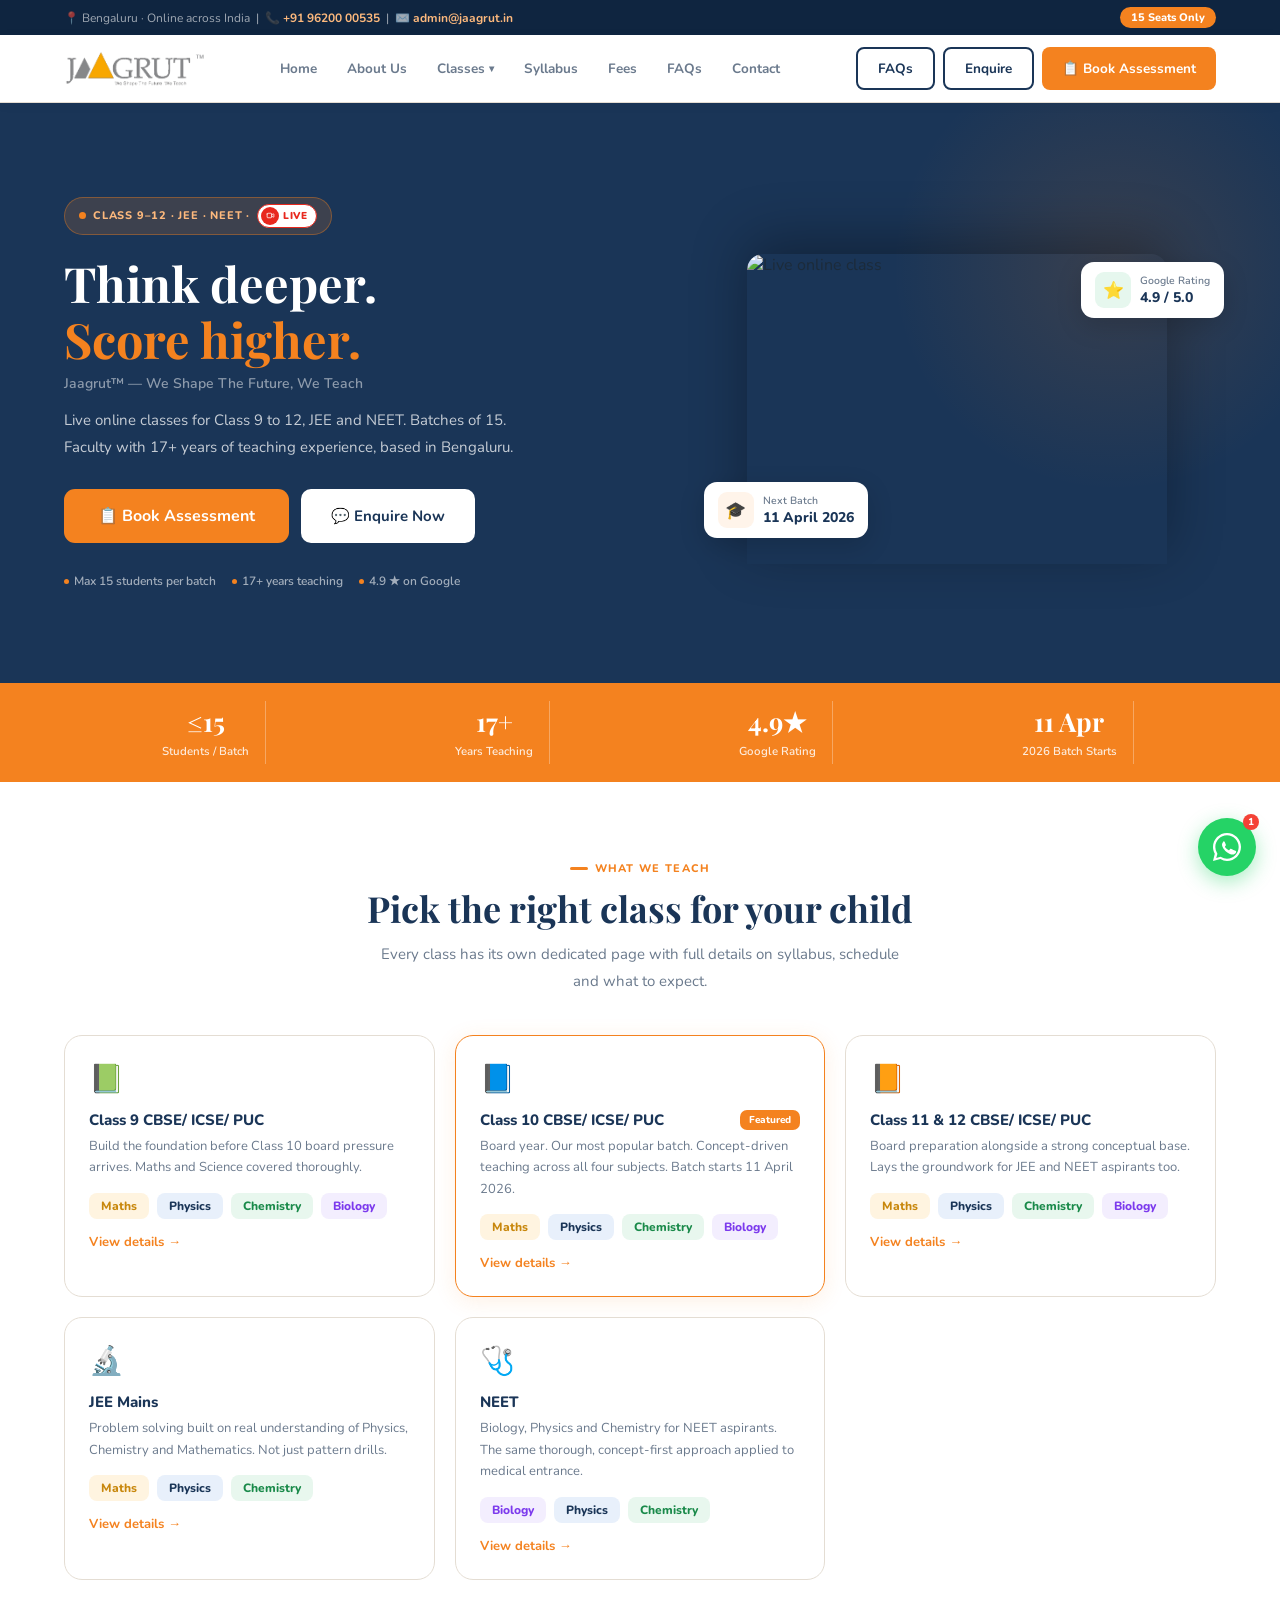
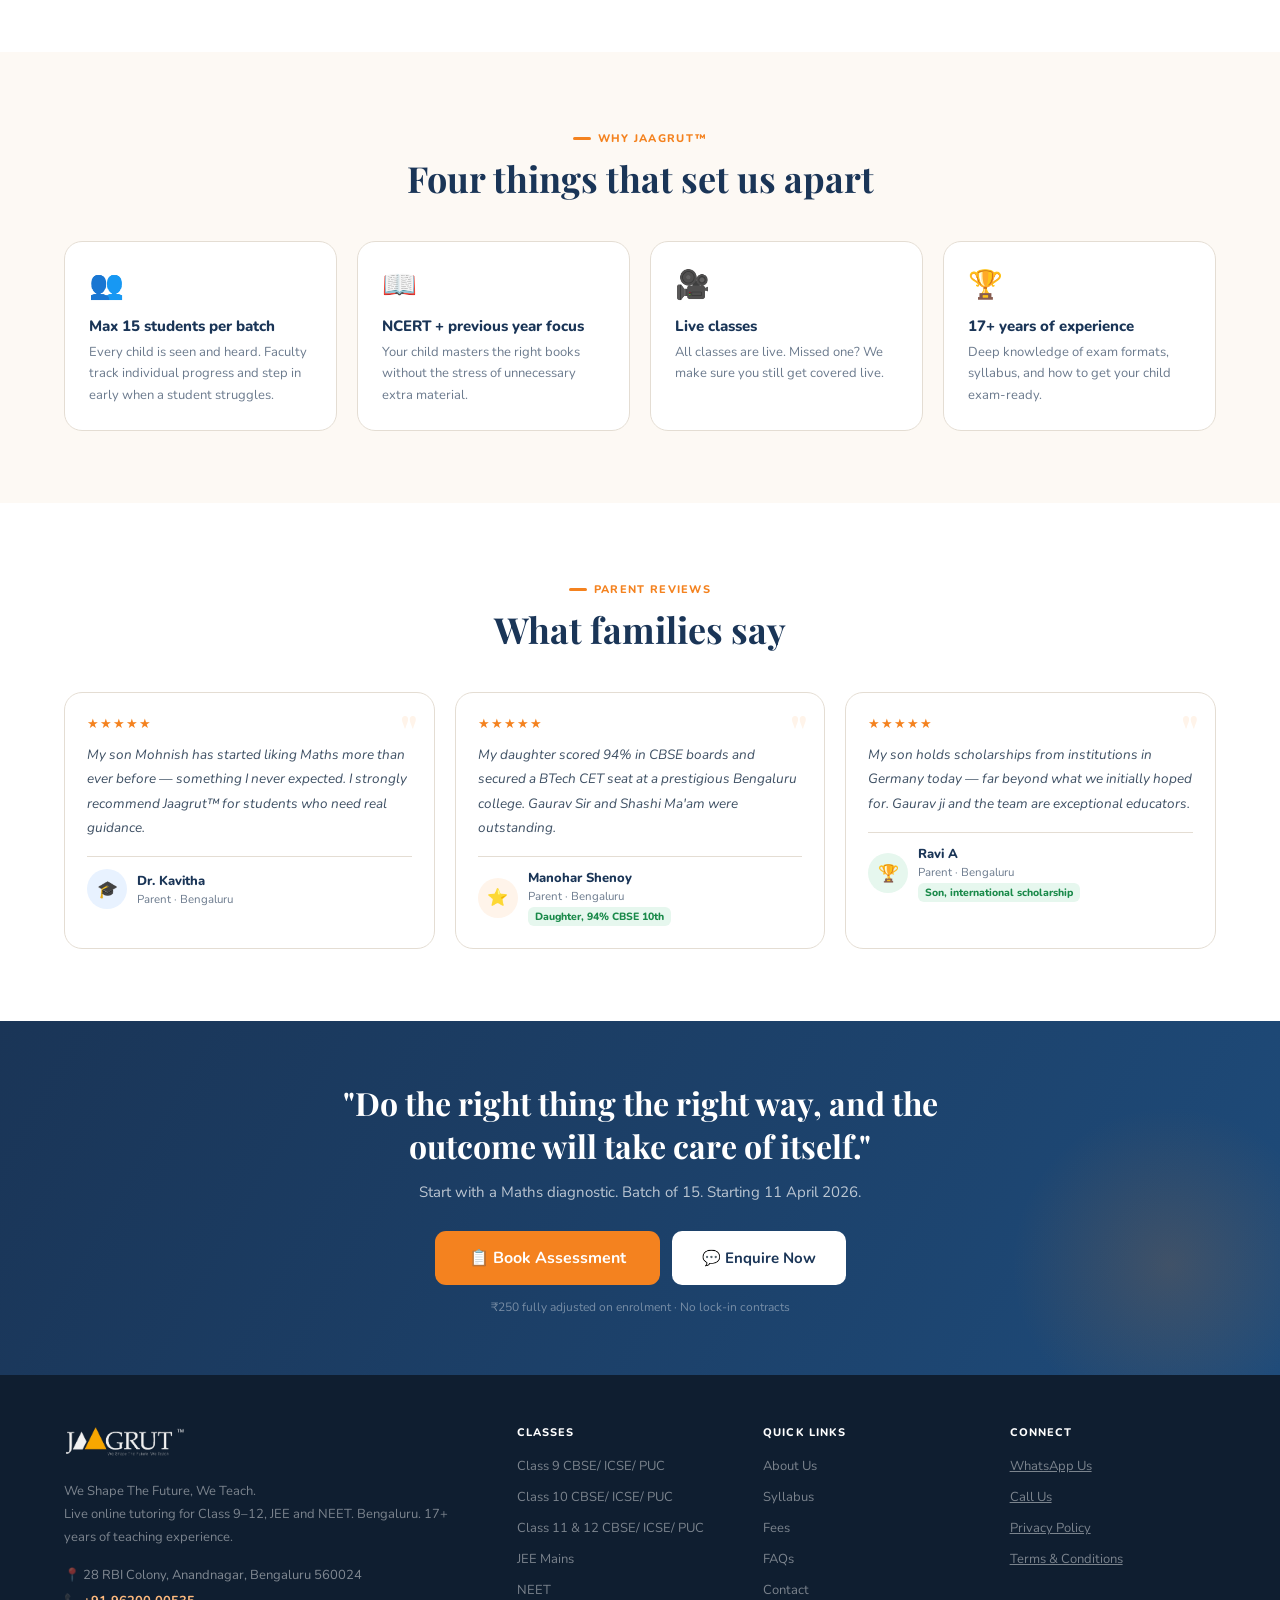
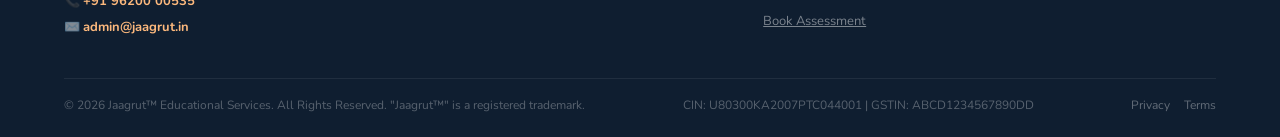
==== commit dc72807a: "Update site copy for fees, recordings and FAQs Refine copy across index.html to clarify offerings an" ====
--- a/index.html
+++ b/index.html
@@ -778,7 +778,7 @@
     <div class="tc"><div class="eyebrow">In Every Session</div><h2 class="sec">What your child gets</h2></div>
     <div class="grid-4" style="margin-top:36px">
       <div class="card au d1"><span class="card-ico">📡</span><div class="card-title">Live class, real-time Q&A</div><div class="card-desc">Questions answered in the moment, not the next day.</div></div>
-      <div class="card au d2"><span class="card-ico">📼</span><div class="card-title">Session recordings</div><div class="card-desc">Almost every class is recorded for your reference. You also have the option to record sessions yourself.</div></div>
+      <div class="card au d2"><span class="card-ico">📼</span><div class="card-title">Session recordings</div><div class="card-desc">Almost every class is recorded for your reference. You also have the option to record sessions yourself or you can also request for recording.</div></div>
       <div class="card au d3"><span class="card-ico">📝</span><div class="card-title">Worksheets &amp; tests</div><div class="card-desc">Practice material included.</div></div>
       <div class="card au d4"><span class="card-ico">📊</span><div class="card-title">Monthly parent report</div><div class="card-desc">Written update on your child's progress every month.</div></div>
     </div>
@@ -1053,7 +1053,7 @@
       <div class="card au d1"><span class="card-ico">🔍</span><div class="card-title">Concept before formula</div><div class="card-desc">Every topic is taught from its underlying reasoning. No blind formula application.</div></div>
       <div class="card au d2"><span class="card-ico">📈</span><div class="card-title">Graded difficulty</div><div class="card-desc">Problem sets move from standard to JEE-level progressively. No overwhelming the student early.</div></div>
       <div class="card au d3"><span class="card-ico">👁️</span><div class="card-title">Individual tracking</div><div class="card-desc">15 students max. Faculty see where each student is strong and where they need more work.</div></div>
-      <div class="card au d4"><span class="card-ico">📞</span><div class="card-title">Available beyond class</div><div class="card-desc">Request doubt clearance at any time, our faculty are always ready to help beyond the classroom.</div></div>
+      <div class="card au d4"><span class="card-ico">📞</span><div class="card-title">You Ask, We Answer</div><div class="card-desc">Didn't get your doubt cleared in class? Our faculty will make sure it doesn't stay that way</div></div>
     </div>
   </section>
 
@@ -1663,7 +1663,7 @@
   <div class="page-hero">
     <div class="page-hero-inner">
       <div class="breadcrumb"><span onclick="goTo('home')">Home</span><span class="sep">›</span><span>Fees</span></div>
-      <div class="page-hero-eyebrow">Transparent · No Hidden Charges</div>
+      <div class="page-hero-eyebrow">Transparency · No Hidden Charges</div>
       <h1>Fees are discussed<br>personally. Not listed.</h1>
       <p>A fee on a webpage cannot account for your child's specific situation — which subjects, which batch, sibling discount, instalment preference. That takes a five-minute conversation.</p>
     </div>
@@ -1679,7 +1679,7 @@
       <div class="card au d1"><span class="card-ico">📚</span><div class="card-title">Subject-based pricing</div><div class="card-desc">Enrol for one subject or all four. No bundling pressure. You pay for what your child needs.</div></div>
       <div class="card au d2"><span class="card-ico">👨‍👩‍👧</span><div class="card-title">Sibling discount</div><div class="card-desc">Enrolling two children? Mention it when you enquire. A discount applies.</div></div>
       <div class="card au d3"><span class="card-ico">📆</span><div class="card-title">Monthly instalments</div><div class="card-desc">Annual fee is standard. Monthly instalment plans are available on request.</div></div>
-      <div class="card au d4"><span class="card-ico">🛡️</span><div class="card-title">No hidden charges</div><div class="card-desc">Worksheets, tests and session recordings are included. Nothing extra to buy.</div></div>
+      <div class="card au d4"><span class="card-ico">🛡️</span><div class="card-title">No hidden charges</div><div class="card-desc">Your child gets everything they need — all within the fee you've already paid.</div></div>
     </div>
   </section>
 
@@ -1695,7 +1695,6 @@
           <div class="checklist">
             <div class="check"><span class="check-ico">✅</span>Class 9 CBSE/ ICSE/ PUC Maths prerequisites. Online. Short.</div>
             <div class="check"><span class="check-ico">✅</span>Adjusted in full against course fee on enrolment</div>
-            <div class="check"><span class="check-ico">📄</span>If you choose not to enrol still live faculty session included</div>
           </div>
           <button class="btn btn-primary" onclick="openAssess()" style="margin-top:16px;width:100%;justify-content:center">📋 Book Assessment → ₹250</button>
         </div>
@@ -1741,7 +1740,6 @@
       <div class="faq-item"><div class="faq-q" onclick="toggleFaq(this)"><span class="faq-qt">Is the ₹250 assessment fee refunded if I don't enrol?</span><div class="faq-tog">+</div></div><div class="faq-a">The ₹250 is not refunded if you choose not to enrol — but you do receive a live faculty session, which is of real value in itself. If you do enrol, the ₹250 is fully adjusted against your course fee.</div></div>
       <div class="faq-item"><div class="faq-q" onclick="toggleFaq(this)"><span class="faq-qt">Do you have monthly instalment plans?</span><div class="faq-tog">+</div></div><div class="faq-a">Annual fee is the standard structure. Monthly instalment plans are available on request. Please mention your preference when you fill the fee enquiry form.</div></div>
       <div class="faq-item"><div class="faq-q" onclick="toggleFaq(this)"><span class="faq-qt">Is there a sibling discount?</span><div class="faq-tog">+</div></div><div class="faq-a">Yes. If you are enrolling two children, please mention it in the enquiry form and we will factor in the sibling discount before you finalise.</div></div>
-      <div class="faq-item"><div class="faq-q" onclick="toggleFaq(this)"><span class="faq-qt">Are there any charges beyond the course fee?</span><div class="faq-tog">+</div></div><div class="faq-a">No. Worksheets, tests and session recordings are included in the fee. There are no registration charges, material purchase requirements or hidden fees.</div></div>
     </div>
   </section>
 </div><!-- /pg-fees -->
@@ -1812,7 +1810,7 @@
       <div class="faq-item"><div class="faq-q" onclick="toggleFaq(this)"><span class="faq-qt">What if my child misses a class?</span><div class="faq-tog">+</div></div><div class="faq-a">For group batches, recorded sessions are not provided by default; however, sessions can be recorded upon request. We recommend reaching out to our counsellor to explore the best option for your child.</div></div>
       <div class="faq-item"><div class="faq-q" onclick="toggleFaq(this)"><span class="faq-qt">How much time does a child need to give each day?</span><div class="faq-tog">+</div></div><div class="faq-a">Typically 1–3 hours a day, depending on your child's grade and learning goals. A detailed schedule is shared with parents at the start of the programme. For a personalised estimate, speak with a Jaagrut counsellor.</div></div>
       <div class="faq-item"><div class="faq-q" onclick="toggleFaq(this)"><span class="faq-qt">Is there a free trial?</span><div class="faq-tog">+</div></div><div class="faq-a">Yes! For 1-on-1 sessions, we offer a free 30-minute trial. For group batches, if your child joins from Day 1, you get 15 days free before any payment is due. If your child joins mid-way through a topic, learning begins from the next fresh topic with a 7-day free trial — note that a prior assessment is required, which carries a nominal fee of ₹250.</div></div>
-      <div class="faq-item"><div class="faq-q" onclick="toggleFaq(this)"><span class="faq-qt">Do group classes offer individual attention?</span><div class="faq-tog">+</div></div><div class="faq-a">We do our best to track every student's progress in each class. That said, a group session is inherently different from a 1-on-1 class for personalized attention, we always recommend our individual coaching option.</div></div>
+      <div class="faq-item"><div class="faq-q" onclick="toggleFaq(this)"><span class="faq-qt">Do group classes offer individual attention?</span><div class="faq-tog">+</div></div><div class="faq-a">We do our best to track every student's progress in each class. That said, a group session is inherently different from a 1-on-1 class for personalized attention.</div></div>
     </div>
   </section>
 </div><!-- /pg-contact -->
@@ -1888,7 +1886,7 @@
         <div><div style="font-size:18px;font-weight:800;color:var(--navy)">The Diagnostic Assessment</div><div style="font-size:13px;color:var(--muted)">What it is, why it costs ₹250, and what you get from it</div></div>
       </div>
       <div class="faq-list">
-        <div class="faq-item open"><div class="faq-q" onclick="toggleFaq(this)"><span class="faq-qt">Why is there a ₹250 fee for the assessment? Why isn't it free?</span><div class="faq-tog">−</div></div><div class="faq-a">We charge ₹250 because it is a genuine, structured evaluation — not a tour of the institute or a sales presentation. Faculty time is spent conducting and evaluating it, and the result is a personalised report specific to your child. A free demo class gives a family a surface-level experience of teaching; our diagnostic gives you actual data on where your child stands in Maths. If you enrol, the ₹250 is fully adjusted against your course fee — so there is no extra cost. If you choose not to enrol, you still receive a live faculty session, which has real value on its own.</div></div>
+        <div class="faq-item open"><div class="faq-q" onclick="toggleFaq(this)"><span class="faq-qt">Why is there a ₹250 fee for the assessment? Why isn't it free?</span><div class="faq-tog">−</div></div><div class="faq-a">We charge ₹250 because it is a genuine, structured evaluation — not a tour of the institute or a sales presentation. Faculty time is spent conducting and evaluating it, and the result is a personalised report specific to your child. A free demo class gives a family a surface-level experience of teaching; our diagnostic gives you actual data on where your child stands in Maths. If you enrol, the ₹250 is fully adjusted against your course fee — so there is no extra cost. If you choose not to enrol after the test, you will still receive your assessment results along with a short video call with one of our teachers to discuss your child's performance.</div></div>
         <div class="faq-item"><div class="faq-q" onclick="toggleFaq(this)"><span class="faq-qt">What exactly does the Maths diagnostic test?</span><div class="faq-tog">+</div></div><div class="faq-a">The diagnostic is a structured online Maths test that covers Class 9 CBSE/ ICSE/ PUC prerequisites — topics like algebra, geometry fundamentals, number systems and basic problem solving. It is specifically for Maths because Maths is cumulative: gaps from Class 7 or 8 show up clearly in Class 9 and 10 difficulty. The test is not a trick paper. It is designed to give us and you an honest picture of where your child's understanding actually stands, without pressure.</div></div>
         <div class="faq-item"><div class="faq-q" onclick="toggleFaq(this)"><span class="faq-qt">What does my child receive after the assessment?</span><div class="faq-tog">+</div></div><div class="faq-a">You receive details how your child performed across different topic areas — what they understood well, what had gaps, and what those gaps likely mean for Class 10 board preparation. You also get a live session with a faculty member who goes through the results and recommends a specific learning path — whether that is the main batch, the foundation stage, or 1-on-1 classes. This is not a templated summary; it is a specific, honest assessment of your child's current standing.</div></div>
         <div class="faq-item"><div class="faq-q" onclick="toggleFaq(this)"><span class="faq-qt">Is the assessment only for Class 10 students?</span><div class="faq-tog">+</div></div><div class="faq-a">The diagnostic is most commonly used for Class 10 enrolment because that is the board year and the stakes are highest. However, students joining Class 9, Class 11 or competitive exam batches also go through the same process — faculty need to understand where a student stands before placing them. The specific content of the diagnostic may vary by class, but the purpose is the same: honest placement, not a sales call.</div></div>
@@ -1908,7 +1906,6 @@
         <div class="faq-item"><div class="faq-q" onclick="toggleFaq(this)"><span class="faq-qt">Can I enrol for just one subject instead of all four?</span><div class="faq-tog">+</div></div><div class="faq-a">Yes. Jaagrut™ uses subject-based pricing. You can enrol your child for only Maths, only Science, or any combination. There is no requirement to take all four subjects. Many families start with the subject where their child needs the most help and add others over time.</div></div>
         <div class="faq-item"><div class="faq-q" onclick="toggleFaq(this)"><span class="faq-qt">Is there a sibling discount?</span><div class="faq-tog">+</div></div><div class="faq-a">Yes. If you are enrolling two children from the same family, a sibling discount applies. Please mention this when you fill the fee enquiry form or call us — we factor it in before you finalise anything.</div></div>
         <div class="faq-item"><div class="faq-q" onclick="toggleFaq(this)"><span class="faq-qt">Can fees be paid monthly instead of annually?</span><div class="faq-tog">+</div></div><div class="faq-a">The standard structure is an annual fee. Monthly instalment plans are available on a case-by-case basis. Raise this during the fee enquiry conversation — we try to accommodate it wherever we can. There is no penalty or extra charge for choosing an instalment plan.</div></div>
-        <div class="faq-item"><div class="faq-q" onclick="toggleFaq(this)"><span class="faq-qt">Are worksheets, tests and recordings included in the fee?</span><div class="faq-tog">+</div></div><div class="faq-a">Yes. All study material — worksheets, test papers and session recordings — is included in the course fee. There are no extra books to purchase and no supplementary materials that need to be bought separately. The only textbooks we use are the standard board-prescribed NCERT or Selina books, which most students already have.</div></div>
         <div class="faq-item"><div class="faq-q" onclick="toggleFaq(this)"><span class="faq-qt">Are there any registration fees or hidden charges?</span><div class="faq-tog">+</div></div><div class="faq-a">No. There is no registration fee, no annual admission charge, and no hidden fees of any kind. The only upfront cost is the ₹250 diagnostic assessment fee, which is adjusted in full against the course fee on enrolment. What is quoted during the fee conversation is what you pay — nothing additional comes up later.</div></div>
         <div class="faq-item"><div class="faq-q" onclick="toggleFaq(this)"><span class="faq-qt">Is there a lock-in period? What if I want to stop midway?</span><div class="faq-tog">+</div></div><div class="faq-a">We do not believe in contractual lock-ins. Families continue because they see results, not because they are contractually obligated to stay. The refund and exit policy is discussed personally during the fee conversation — we are transparent about it. Our retention is driven by outcomes, not paperwork.</div></div>
         <div class="faq-item"><div class="faq-q" onclick="toggleFaq(this)"><span class="faq-qt">How do I get the exact fee for my child?</span><div class="faq-tog">+</div></div><div class="faq-a">Fill the fee enquiry form on the Fees page, or call us at +91 96200 00535, or WhatsApp us. We typically respond within a few hours. The conversation covers exact fees, any applicable discounts and payment options — in under five minutes.</div></div>
@@ -2031,7 +2028,6 @@
       <ul class="f-links">
         <li><a href="https://wa.me/919620000535" target="_blank">WhatsApp Us</a></li>
         <li><a href="tel:+919620000535">Call Us</a></li>
-        <li><a href="#">Student Login</a></li>
         <li><a href="#">Privacy Policy</a></li>
         <li><a href="#">Terms &amp; Conditions</a></li>
       </ul>
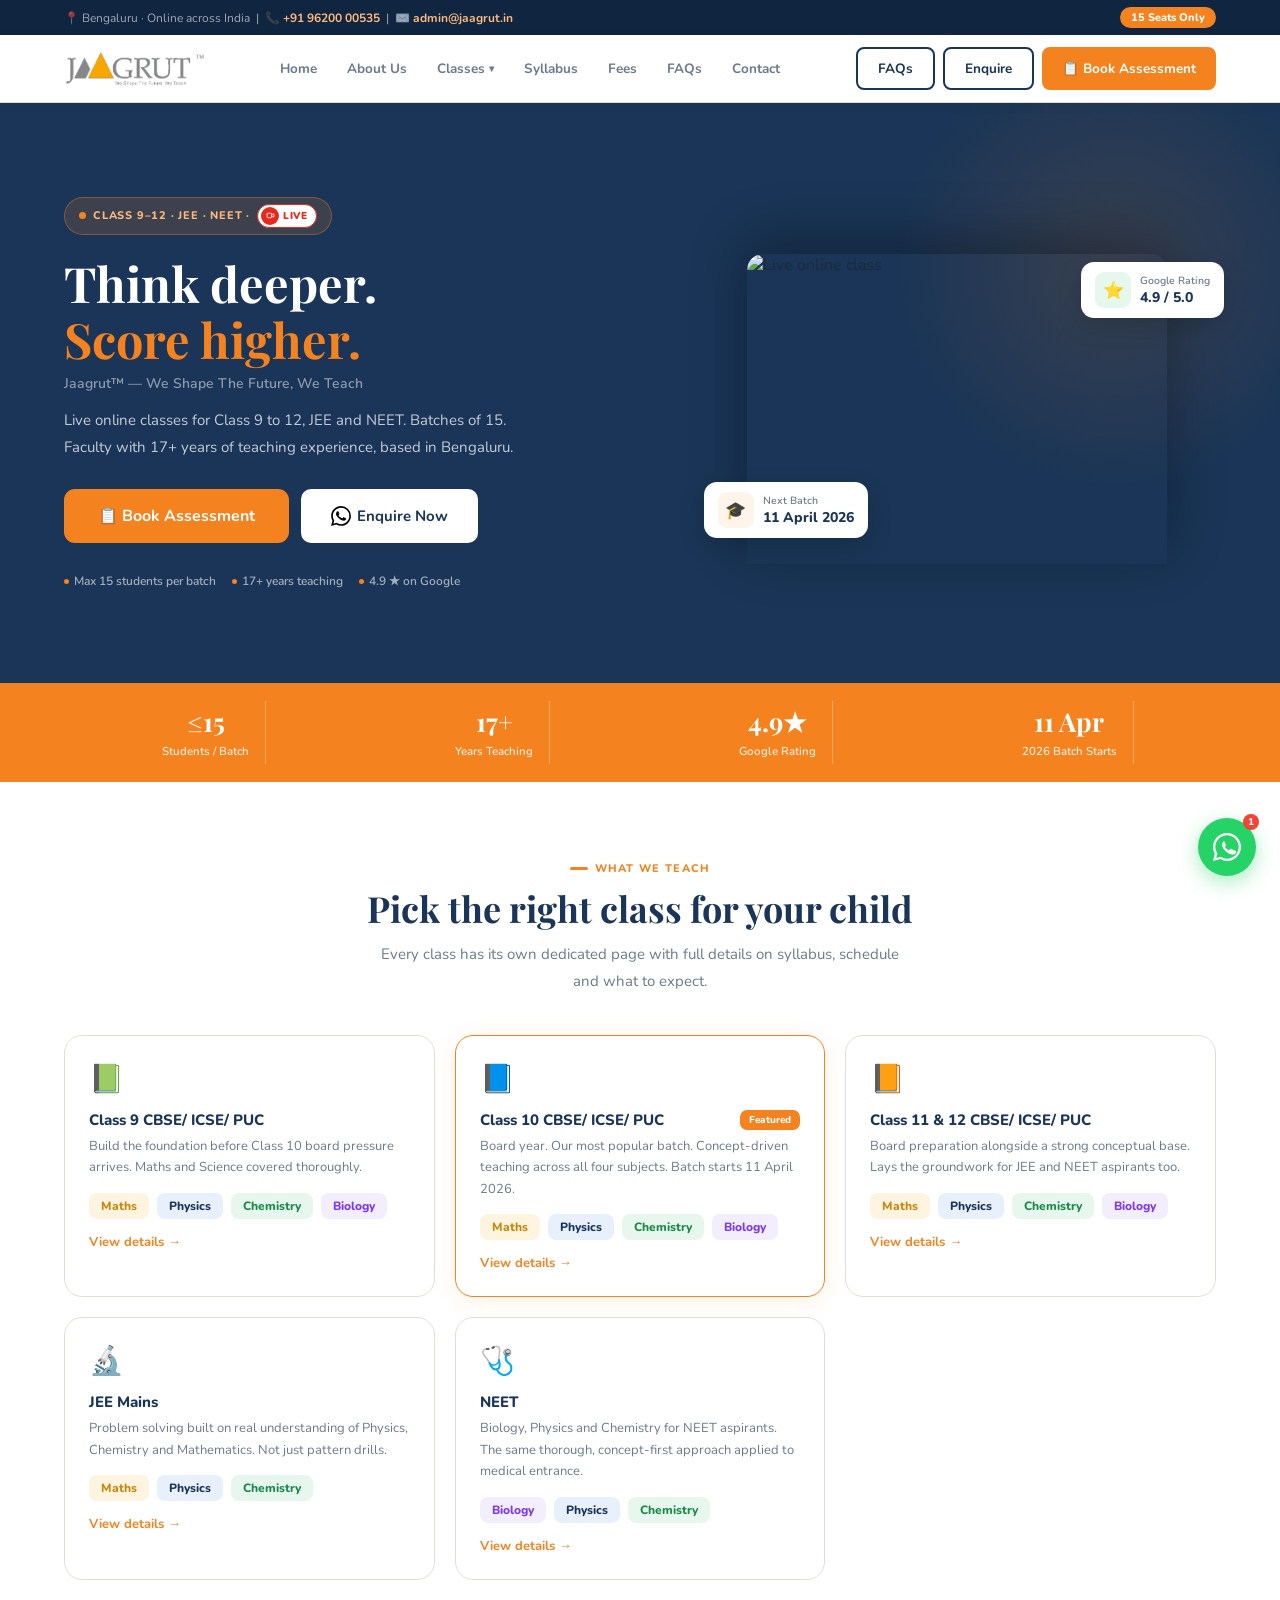
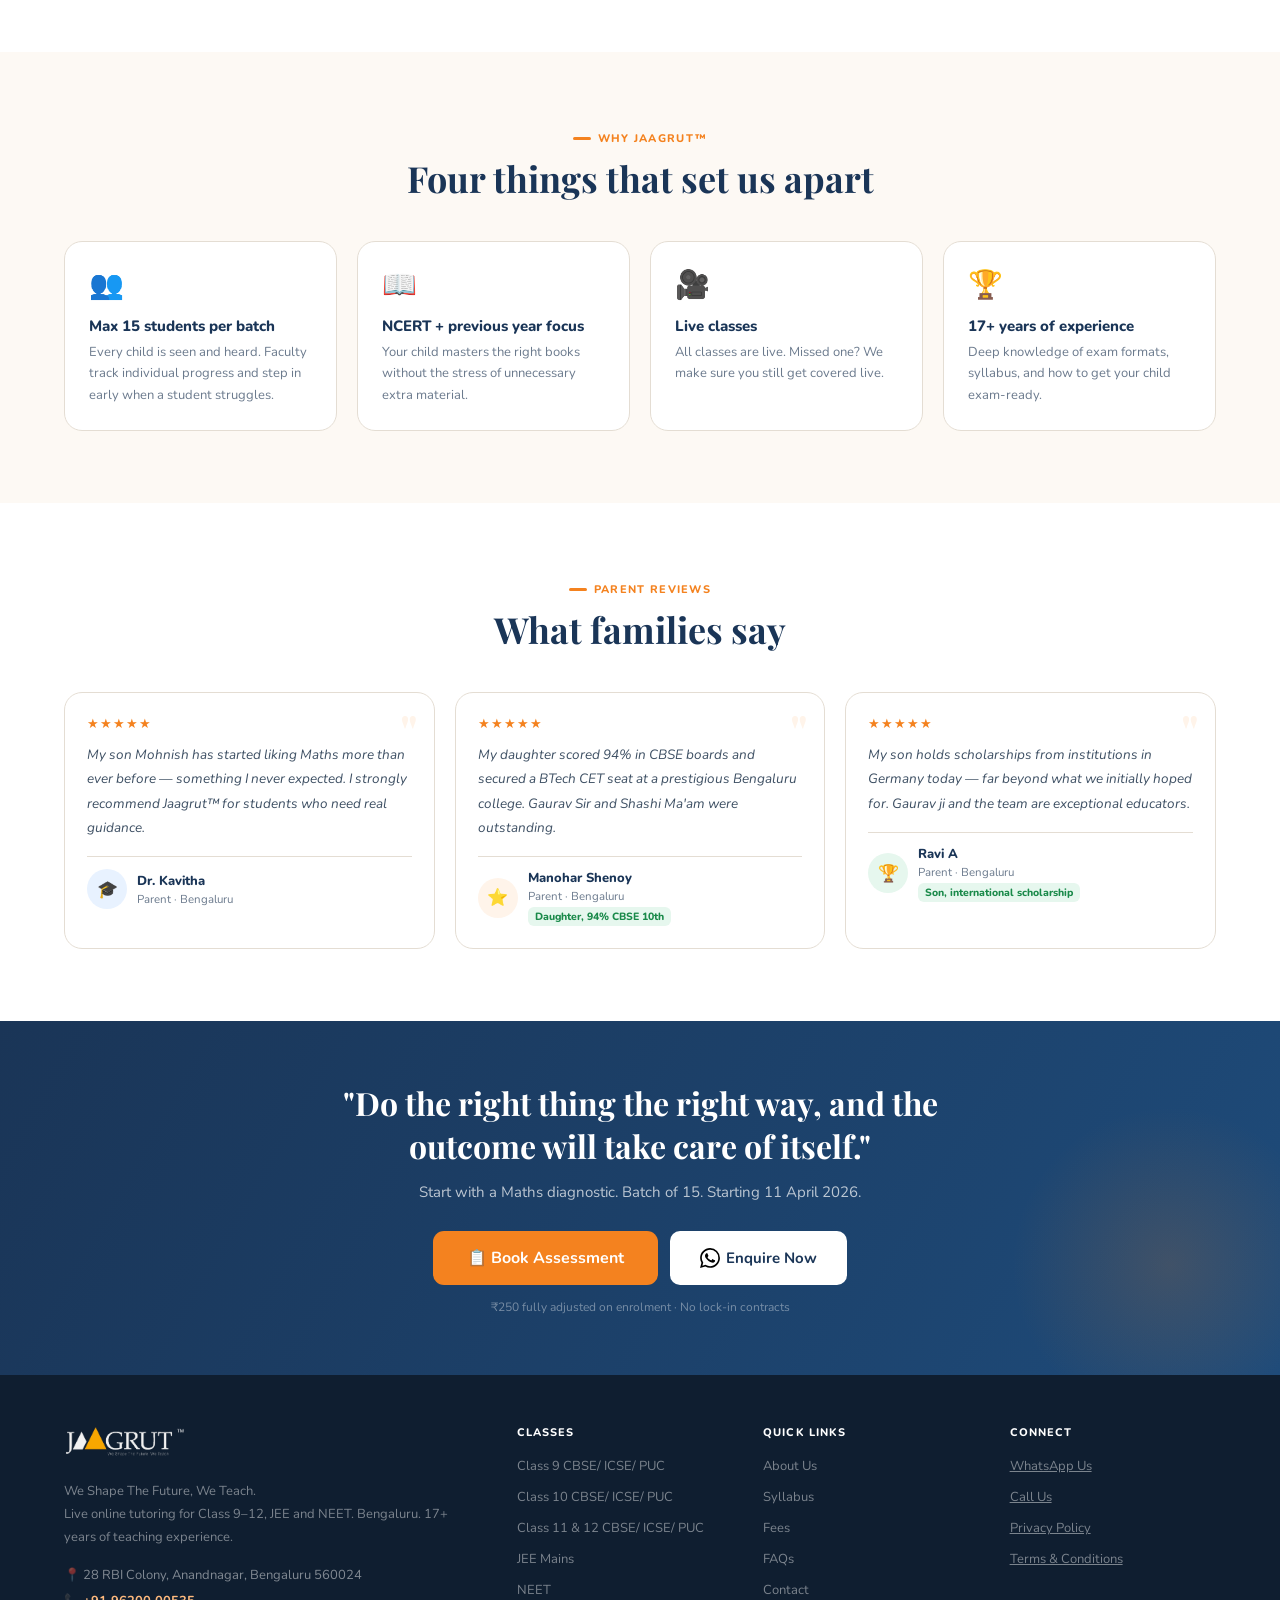
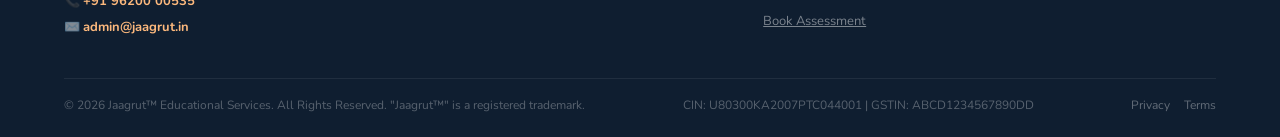
==== commit 516bd099: "Add WhatsApp icon to CTAs; update copy Add a new whatsapp.svg asset and update multiple "Enquire Now" ====
--- a/index.html
+++ b/index.html
@@ -426,7 +426,7 @@
       <p class="hero-desc">Live online classes for Class 9 to 12, JEE and NEET. Batches of 15. Faculty with 17+ years of teaching experience, based in Bengaluru.</p>
       <div class="hero-btns">
         <button class="btn btn-primary btn-xl" onclick="openAssess()">📋 Book Assessment</button>
-        <button class="btn btn-white btn-lg" onclick="openFee()">💬 Enquire Now</button>
+        <a href="https://wa.me/919620000535?text=Hi%2C+I+want+to+know+the+fee+structure." class="btn btn-white btn-lg"><img src="./whatsapp.svg" style="width: 20px;" alt=""> Enquire Now</a>
       </div>
       <div class="hero-chips">
         <div class="hchip"><span class="hdot"></span>Max 15 students per batch</div>
@@ -567,7 +567,7 @@
       <p>Start with a Maths diagnostic. Batch of 15. Starting 11 April 2026.</p>
       <div class="cta-btns">
         <button class="btn btn-primary btn-xl" onclick="openAssess()">📋 Book Assessment</button>
-        <button class="btn btn-white btn-lg" onclick="openFee()">💬 Enquire Now</button>
+        <a href="https://wa.me/919620000535?text=Hi%2C+I+want+to+know+the+fee+structure." class="btn btn-white btn-lg"><img src="./whatsapp.svg" style="width: 20px;" alt=""> Enquire Now</a>
       </div>
       <div class="cta-note">₹250 fully adjusted on enrolment · No lock-in contracts</div>
     </div>
@@ -712,7 +712,7 @@
       <p style="font-size:15px;color:rgba(255,255,255,.7);line-height:1.8;margin-bottom:26px;max-width:460px">Class 9 is where Maths gets harder and scores often dip for the first time. We fix that before board-year pressure arrives.</p>
       <div style="display:flex;gap:11px;flex-wrap:wrap">
         <button class="btn btn-primary btn-lg" onclick="openAssess()">📋 Book Assessment</button>
-        <button class="btn btn-white btn-lg" onclick="openFee()">💬 Enquire Now</button>
+        <a href="https://wa.me/919620000535?text=Hi%2C+I+want+to+know+the+fee+structure." class="btn btn-white btn-lg" ><img src="./whatsapp.svg" style="width: 20px;" alt=""> Enquire Now</a>
       </div>
     </div>
     <div class="ch-right"><div class="ch-img"><img src="https://images.unsplash.com/photo-1516534775068-ba3e7458af70?w=760&q=85&auto=format&fit=crop" alt="Class 9 student studying"></div></div>
@@ -738,7 +738,7 @@
         <p style="font-size:15px;color:var(--muted);line-height:1.8;margin-bottom:20px">At Jaagrut™, we treat Class 9 as foundational preparation for Class 10 boards. A student who finishes Class 9 with solid Maths and Science understanding will enter Class 10 with real confidence.</p>
         <div class="checklist">
           <div class="check"><span class="check-ico">✅</span>Maths, Physics, Chemistry and Biology covered</div>
-          <div class="check"><span class="check-ico">✅</span>NCERT textbooks done thoroughly — no extra material</div>
+          <div class="check"><span class="check-ico">✅</span>NCERT textbooks done thoroughly</div>
           <div class="check"><span class="check-ico">✅</span>Doubt clearing after every session</div>
           <div class="check"><span class="check-ico">✅</span>Regular assessments and written parent reports</div>
         </div>
@@ -789,7 +789,7 @@
     <p>Book a ₹250 Maths diagnostic. Our faculty will confirm the best class and batch for your child.</p>
     <div class="cta-btns">
       <button class="btn btn-primary btn-xl" onclick="openAssess()">📋 Book Assessment</button>
-      <button class="btn btn-white btn-lg" onclick="openFee()">💬 Enquire Now</button>
+      <a href="https://wa.me/919620000535?text=Hi%2C+I+want+to+know+the+fee+structure." class="btn btn-white btn-lg"><img src="./whatsapp.svg" style="width: 20px;" alt=""> Enquire Now</a>
     </div>
     <div class="cta-note">₹250 adjusted against course fee on enrolment</div>
   </div></div>
@@ -808,7 +808,7 @@
       <p style="font-size:15px;color:rgba(255,255,255,.7);line-height:1.8;margin-bottom:26px;max-width:460px">Our most popular batch. Concept-led teaching across Maths and Science. Batch of 15, starting 11 April 2026.</p>
       <div style="display:flex;gap:11px;flex-wrap:wrap">
         <button class="btn btn-primary btn-lg" onclick="openAssess()">📋 Book Assessment</button>
-        <button class="btn btn-white btn-lg" onclick="openFee()">💬 Enquire Now</button>
+        <a href="https://wa.me/919620000535?text=Hi%2C+I+want+to+know+the+fee+structure." class="btn btn-white btn-lg"><img src="./whatsapp.svg" style="width: 20px;" alt=""> Enquire Now</a>
       </div>
     </div>
     <div class="ch-right"><div class="ch-img"><img src="https://images.unsplash.com/photo-1588196749597-9ff075ee6b5b?w=760&q=85&auto=format&fit=crop" alt="Class 10 live online class"></div></div>
@@ -888,7 +888,6 @@
           <div class="fee-chip"><span>₹250</span><span style="font-size:13px;color:var(--orange);font-weight:700">Assessment Fee</span></div>
           <div class="checklist" style="margin-top:12px">
             <div class="check"><span class="check-ico">✅</span>Fully adjusted against course fee on enrolment</div>
-            <div class="check"><span class="check-ico">📄</span>If you don't enrol — you still get a live faculty session</div>
           </div>
         </div>
       </div>
@@ -918,7 +917,7 @@
     <p>Only 15 seats. Begin with a ₹250 Maths diagnostic — adjusted in full on enrolment.</p>
     <div class="cta-btns">
       <button class="btn btn-primary btn-xl" onclick="openAssess()">📋 Book Assessment</button>
-      <button class="btn btn-white btn-lg" onclick="openFee()">💬 Enquire Now</button>
+      <a href="https://wa.me/919620000535?text=Hi%2C+I+want+to+know+the+fee+structure." class="btn btn-white btn-lg"><img src="./whatsapp.svg" style="width: 20px;" alt="">Enquire Now</a>
     </div>
     <div class="cta-note">No lock-in · No hidden charges</div>
   </div></div>
@@ -937,7 +936,7 @@
       <p style="font-size:15px;color:rgba(255,255,255,.7);line-height:1.8;margin-bottom:26px;max-width:460px">Board preparation with a solid conceptual foundation. The base that JEE and NEET aspirants build on.</p>
       <div style="display:flex;gap:11px;flex-wrap:wrap">
         <button class="btn btn-primary btn-lg" onclick="openAssess()">📋 Book Assessment</button>
-        <button class="btn btn-white btn-lg" onclick="openFee()">💬 Enquire Now</button>
+        <a href="https://wa.me/919620000535?text=Hi%2C+I+want+to+know+the+fee+structure." class="btn btn-white btn-lg"><img src="./whatsapp.svg" style="width: 20px;" alt="">Enquire Now</a>
       </div>
     </div>
     <div class="ch-right"><div class="ch-img"><img src="https://images.unsplash.com/photo-1434030216411-0b793f4b4173?w=760&q=85&auto=format&fit=crop" alt="Class 11 12 student studying"></div></div>
@@ -990,7 +989,7 @@
     <p>₹250. Adjusted in full on enrolment. Faculty will recommend the right class and batch.</p>
     <div class="cta-btns">
       <button class="btn btn-primary btn-xl" onclick="openAssess()">📋 Book Assessment</button>
-      <button class="btn btn-white btn-lg" onclick="openFee()">💬 Enquire Now</button>
+      <a href="https://wa.me/919620000535?text=Hi%2C+I+want+to+know+the+fee+structure." class="btn btn-white btn-lg"><img src="./whatsapp.svg" style="width: 20px;" alt=""> Enquire Now</a>
     </div>
   </div></div>
 </div><!-- /pg-class11 -->
@@ -1008,7 +1007,7 @@
       <p style="font-size:15px;color:rgba(255,255,255,.7);line-height:1.8;margin-bottom:26px;max-width:460px">Concept clarity first. Problem solving follows. The only approach that actually works for JEE, long term.</p>
       <div style="display:flex;gap:11px;flex-wrap:wrap">
         <button class="btn btn-primary btn-lg" onclick="openAssess()">📋 Book Assessment</button>
-        <button class="btn btn-white btn-lg" onclick="openFee()">💬 Enquire Now</button>
+        <a href="https://wa.me/919620000535?text=Hi%2C+I+want+to+know+the+fee+structure." class="btn btn-white btn-lg"><img src="./whatsapp.svg" style="width: 20px;" alt=""> Enquire Now</a>
       </div>
     </div>
     <div class="ch-right"><div class="ch-img"><img src="https://images.unsplash.com/photo-1635070041078-e363dbe005cb?w=760&q=85&auto=format&fit=crop" alt="JEE student studying"></div></div>
@@ -1062,7 +1061,7 @@
     <p>Book a diagnostic assessment. We'll confirm the right starting point and batch.</p>
     <div class="cta-btns">
       <button class="btn btn-primary btn-xl" onclick="openAssess()">📋 Book Assessment</button>
-      <button class="btn btn-white btn-lg" onclick="openFee()">💬 Enquire Now</button>
+      <a href="https://wa.me/919620000535?text=Hi%2C+I+want+to+know+the+fee+structure." class="btn btn-white btn-lg"><img src="./whatsapp.svg" style="width: 20px;" alt=""> Enquire Now</a>
     </div>
     <div class="cta-note">₹250 adjusted against course fee on enrolment</div>
   </div></div>
@@ -1081,7 +1080,7 @@
       <p style="font-size:15px;color:rgba(255,255,255,.7);line-height:1.8;margin-bottom:26px;max-width:460px">Biology, Physics and Chemistry for medical entrance. The same thorough, concept-led approach applied to NEET.</p>
       <div style="display:flex;gap:11px;flex-wrap:wrap">
         <button class="btn btn-primary btn-lg" onclick="openAssess()">📋 Book Assessment</button>
-        <button class="btn btn-white btn-lg" onclick="openFee()">💬 Enquire Now</button>
+        <a href="https://wa.me/919620000535?text=Hi%2C+I+want+to+know+the+fee+structure." class="btn btn-white btn-lg"><img src="./whatsapp.svg" style="width: 20px;" alt=""> Enquire Now</a>
       </div>
     </div>
     <div class="ch-right"><div class="ch-img"><img src="https://images.unsplash.com/photo-1559757148-5c350d0d3c56?w=760&q=85&auto=format&fit=crop" alt="NEET student studying"></div></div>
@@ -1090,7 +1089,7 @@
   <div class="course-meta-strip">
     <div class="cm-item"><span class="cm-dot"></span>Max 15 students</div>
     <div class="cm-item"><span class="cm-dot"></span>Biology · Physics · Chemistry</div>
-    <div class="cm-item"><span class="cm-dot"></span>Live sessions, recorded</div>
+    <div class="cm-item"><span class="cm-dot"></span>Live sessions</div>
     <div class="cm-item"><span class="cm-dot"></span>17+ years competitive exam experience</div>
   </div>
 
@@ -1124,8 +1123,8 @@
     <div class="tc"><div class="eyebrow">In Every Session</div><h2 class="sec">What your child gets</h2></div>
     <div class="grid-4" style="margin-top:36px">
       <div class="card au d1"><span class="card-ico">📡</span><div class="card-title">Live class, real-time doubts</div><div class="card-desc">Questions answered immediately — not in the next session.</div></div>
-      <div class="card au d2"><span class="card-ico">📼</span><div class="card-title">Recorded sessions</div><div class="card-desc">Every class available to rewatch. Revision is built in.</div></div>
-      <div class="card au d3"><span class="card-ico">📝</span><div class="card-title">Worksheets + NEET previous years</div><div class="card-desc">Practice material included. No extra books to buy.</div></div>
+      <div class="card au d2"><span class="card-ico">📼</span><div class="card-title">Recorded sessions</div><div class="card-desc">Almost every class is recorded for your reference. You also have the option to record sessions yourself or you can also request for recording.</div></div>
+      <div class="card au d3"><span class="card-ico">📝</span><div class="card-title">Worksheets + NEET previous years</div><div class="card-desc">Practice material included.</div></div>
       <div class="card au d4"><span class="card-ico">📊</span><div class="card-title">Parent progress reports</div><div class="card-desc">Monthly written update on your child's performance and standing.</div></div>
     </div>
   </section>
@@ -1135,7 +1134,7 @@
     <p>Book a diagnostic assessment. We'll confirm the right batch and starting point for your child.</p>
     <div class="cta-btns">
       <button class="btn btn-primary btn-xl" onclick="openAssess()">📋 Book Assessment</button>
-      <button class="btn btn-white btn-lg" onclick="openFee()">💬 Enquire Now</button>
+      <a href="https://wa.me/919620000535?text=Hi%2C+I+want+to+know+the+fee+structure." class="btn btn-white btn-lg"><img src="./whatsapp.svg" style="width: 20px;" alt=""> Enquire Now</a>
     </div>
     <div class="cta-note">₹250 adjusted against course fee on enrolment</div>
   </div></div>
@@ -1852,10 +1851,10 @@
         <div class="faq-item open"><div class="faq-q" onclick="toggleFaq(this)"><span class="faq-qt">What is Jaagrut™ and who is it for?</span><div class="faq-tog">−</div></div><div class="faq-a">Jaagrut™ is a live online tutoring platform based in Bengaluru. We offer classes for students in Class 9, 10, 11 and 12 across CBSE, ICSE and PUC (Karnataka), and for competitive exam aspirants preparing for JEE Mains and NEET. All classes are live — not pre-recorded lectures. Batches are capped at 15 students, and faculty have 17+ years of teaching experience.</div></div>
         <div class="faq-item"><div class="faq-q" onclick="toggleFaq(this)"><span class="faq-qt">Is Jaagrut™ suitable for students who are already doing well, or only for those who are struggling?</span><div class="faq-tog">+</div></div><div class="faq-a">Both. Students who are already performing well benefit from the depth and conceptual clarity we provide — which becomes especially valuable in competitive exams. Students who are struggling benefit from the small batch size, the patient teaching approach, and the willingness of faculty to go back to basics when needed. The ₹250 Maths diagnostic helps us understand exactly where each student stands and what they need.</div></div>
         <div class="faq-item"><div class="faq-q" onclick="toggleFaq(this)"><span class="faq-qt">Why does Jaagrut™ cap every batch at 15 students?</span><div class="faq-tog">+</div></div><div class="faq-a">In a group of 30 or 40 students, a child can stay silent and confused for weeks before anyone notices. In a batch of 15, that cannot happen. Faculty know every student's name and their current understanding. Progress is tracked individually, not collectively. We have kept this limit since we started — it is not a marketing point, it is the reason our students actually improve.</div></div>
-        <div class="faq-item"><div class="faq-q" onclick="toggleFaq(this)"><span class="faq-qt">My child has been going to a local coaching centre. How is this different?</span><div class="faq-tog">+</div></div><div class="faq-a">The most visible difference is batch size and what happens inside the class. Most local coaching centres operate with 30 to 60 students per batch, which means individual attention is not practically possible. At Jaagrut™, the batch is 15 students maximum, the teaching is concept-first rather than question-pattern-driven, and parents are kept in the loop through direct faculty communication and monthly progress reports. Students also get access to recordings of every session for revision — something offline centres cannot offer.</div></div>
+        <div class="faq-item"><div class="faq-q" onclick="toggleFaq(this)"><span class="faq-qt">My child has been going to a local coaching centre. How is this different?</span><div class="faq-tog">+</div></div><div class="faq-a">The most visible difference is batch size and what happens inside the class. Most local coaching centres operate with 30 to 60 students per batch, which means individual attention is not practically possible. At Jaagrut™, the batch is 15 students maximum, the teaching is concept-first rather than question-pattern-driven, and parents are kept in the loop through direct faculty communication and monthly progress reports.</div></div>
         <div class="faq-item"><div class="faq-q" onclick="toggleFaq(this)"><span class="faq-qt">My child has already failed or dropped significant marks. Is it too late to join?</span><div class="faq-tog">+</div></div><div class="faq-a">It is rarely too late, and it depends less on marks and more on what is causing them. When a student has failed, it usually means they have specific foundational gaps — not that they are incapable of understanding the subject. Our diagnostic assessment tells us exactly where those gaps are. For some students, the main batch is the right fit straight away. For others, a foundation stage or 1-on-1 class is recommended first. We make that call honestly, not commercially.</div></div>
         <div class="faq-item"><div class="faq-q" onclick="toggleFaq(this)"><span class="faq-qt">Does Jaagrut™ offer classes only in Bengaluru or pan India?</span><div class="faq-tog">+</div></div><div class="faq-a">All Jaagrut™ classes are fully online, which means students from any city or state in India can enrol. The faculty are based in Bengaluru, and the teaching experience has been shaped by 17+ years in Bengaluru classrooms — but geography is no longer a constraint. Students from different cities attend the same batch as long as their board and class match.</div></div>
-        <div class="faq-item"><div class="faq-q" onclick="toggleFaq(this)"><span class="faq-qt">Is there a physical centre or is everything online?</span><div class="faq-tog">+</div></div><div class="faq-a">Everything is online. There is no physical classroom to travel to. Classes are conducted live over secure video platforms. Sessions are also recorded so students can revisit any topic at any time. Our registered address is 28 RBI Colony, Anandnagar, Bengaluru 560024 — but instruction is entirely online.</div></div>
+        <div class="faq-item"><div class="faq-q" onclick="toggleFaq(this)"><span class="faq-qt">Is there a physical centre or is everything online?</span><div class="faq-tog">+</div></div><div class="faq-a">Everything is online. There is no physical classroom to travel to. Classes are conducted live over secure video platforms. Our registered address is 28 RBI Colony, Anandnagar, Bengaluru 560024 — but instruction is entirely online.</div></div>
         <div class="faq-item"><div class="faq-q" onclick="toggleFaq(this)"><span class="faq-qt">My child is in Class 8. Can we join now to get a head start for Class 9?</span><div class="faq-tog">+</div></div><div class="faq-a">We currently do not run a dedicated Class 8 batch. However, a parent in this situation can speak to our faculty to understand what Class 9 will demand and whether their child's current Maths foundation is solid. If gaps exist, we can discuss options. You can reach us by calling +91 96200 00535 or filling the contact form.</div></div>
       </div>
     </div>
@@ -1871,10 +1870,10 @@
         <div class="faq-item"><div class="faq-q" onclick="toggleFaq(this)"><span class="faq-qt">What platform are the online classes conducted on?</span><div class="faq-tog">+</div></div><div class="faq-a">Classes are conducted on secure, well-established video conferencing platforms. The specific platform details are shared with enrolled families at the time of joining. All that is needed on the student's side is a laptop, tablet or desktop with a stable internet connection — a camera and microphone are helpful but not mandatory for attendance.</div></div>
         <div class="faq-item"><div class="faq-q" onclick="toggleFaq(this)"><span class="faq-qt">What are the class timings?</span><div class="faq-tog">+</div></div><div class="faq-a">Weekday classes run between 5:00 PM and 9:00 PM — two sessions of 1 hour 15 minutes each, scheduled after school hours. Weekend sessions wrap up before 3:00 PM. Your confirmed slot is shared after you complete the enrolment process. The structure is designed so that school, homework and Jaagrut™ classes do not conflict.</div></div>
         <div class="faq-item"><div class="faq-q" onclick="toggleFaq(this)"><span class="faq-qt">My child missed a class. Will they fall behind?</span><div class="faq-tog">+</div></div><div class="faq-a">For group batches, recorded sessions are not provided by default; however, sessions can be recorded upon request. We recommend reaching out to our counsellor to explore the best option for your child.</div></div>
-        <div class="faq-item"><div class="faq-q" onclick="toggleFaq(this)"><span class="faq-kot">How does doubt clearing work in an online class?</span><div class="faq-tog">+</div></div><div class="faq-a">Doubts are cleared during the live session itself. Students can speak up, type in the chat, or raise a virtual hand — faculty address questions in real time. For doubts that arise outside class hours, students can reach out to the faculty and get them addressed at the start of the next session. Faculty at Jaagrut™ are accessible beyond class time — that is a deliberate part of how we operate.</div></div>
-        <div class="faq-item"><div class="faq-q" onclick="toggleFaq(this)"><span class="faq-qt">How much time outside of class does my child need to spend on studies?</span><div class="faq-tog">+</div></div><div class="faq-a">We recommend 30 to 45 minutes of self-study after each session — going through the worksheet, revisiting the recording for anything that was unclear, and attempting the practice problems. This is not a rigid requirement but a reasonable habit that compounds well over a semester. Total daily online time is manageable — the class schedule is built around school hours, not in addition to an already overloaded evening.</div></div>
+        <div class="faq-item"><div class="faq-q" onclick="toggleFaq(this)"><span class="faq-qt">How does doubt clearing work in an online class?</span><div class="faq-tog">+</div></div><div class="faq-a">Doubts are cleared during the live session itself. Students can speak up, type in the chat, or raise a virtual hand — faculty address questions in real time. For doubts that arise outside class hours, students can reach out to the faculty and get them addressed at the start of the next session. Faculty at Jaagrut™ are accessible beyond class time — that is a deliberate part of how we operate.</div></div>
+        <div class="faq-item"><div class="faq-q" onclick="toggleFaq(this)"><span class="faq-qt">How much time outside of class does my child need to spend on studies?</span><div class="faq-tog">+</div></div><div class="faq-a">We recommend 30 to 45 minutes of self-study after each session — going through the worksheet, and attempting the practice problems. This is not a rigid requirement but a reasonable habit that compounds well over a semester.</div></div>
         <div class="faq-item"><div class="faq-q" onclick="toggleFaq(this)"><span class="faq-qt">My child is not very comfortable with technology. Will they manage?</span><div class="faq-tog">+</div></div><div class="faq-a">Yes. The platforms used are straightforward — students need to click a link and join the call. There is no complex software to install or learn. If a student or parent is unfamiliar with the process, our team walks you through it before the first session. With a batch of only 15 students, the faculty also notice quickly if a technical issue is disrupting a student's participation and can help troubleshoot.</div></div>
-        <div class="faq-item"><div class="faq-q" onclick="toggleFaq(this)"><span class="faq-qt">What internet speed is needed for online classes?</span><div class="faq-tog">+</div></div><div class="faq-a">A stable internet connection of 5 Mbps or above is generally sufficient for video classes. If the connection is unstable, recording playback can serve as a backup for sessions affected by connectivity issues. We recommend using a fixed broadband connection rather than mobile data for live sessions, though students in areas with strong 4G or 5G coverage manage fine on mobile data as well.</div></div>
+        <div class="faq-item"><div class="faq-q" onclick="toggleFaq(this)"><span class="faq-qt">What internet speed is needed for online classes?</span><div class="faq-tog">+</div></div><div class="faq-a">A stable internet connection of 5 Mbps or above is generally sufficient for video classes. We recommend using a fixed broadband connection rather than mobile data for live sessions, though students in areas with strong 4G or 5G coverage manage fine on mobile data as well.</div></div>
         <div class="faq-item"><div class="faq-q" onclick="toggleFaq(this)"><span class="faq-qt">Is it safe for my child to attend an online class with students they don't know?</span><div class="faq-tog">+</div></div><div class="faq-a">Yes. Batches have a maximum of 15 students, and each batch is a closed group — no one outside the enrolled students and faculty can join. All participants are verified at enrolment. The small size means every child is known by name and monitored. There are no anonymous interactions. The environment is structured, supervised, and educationally focused throughout.</div></div>
       </div>
     </div>
@@ -2051,7 +2050,7 @@
     <div class="wa-body"><div class="wa-msg"><strong>Jaagrut™ Team</strong>👋 Hi! How can we help you today?</div></div>
     <div class="wa-actions">
       <a class="wa-action" href="https://wa.me/919620000535?text=Hi%2C+I+want+to+book+the+assessment." target="_blank">📋 Book Assessment (₹250)</a>
-      <a class="wa-action" href="https://wa.me/919620000535?text=Hi%2C+I+want+to+know+the+fee+structure." target="_blank">💬 Enquire Now</a>
+      <a class="wa-action" href="https://wa.me/919620000535?text=Hi%2C+I+want+to+know+the+fee+structure." target="_blank"><img src="./whatsapp.svg" style="width: 20px;" alt=""> Enquire Now</a>
       <a class="wa-action" href="https://wa.me/919620000535?text=Hi%2C+I+have+a+question+about+Jaagrut." target="_blank">💬 General Enquiry</a>
     </div>
   </div>
